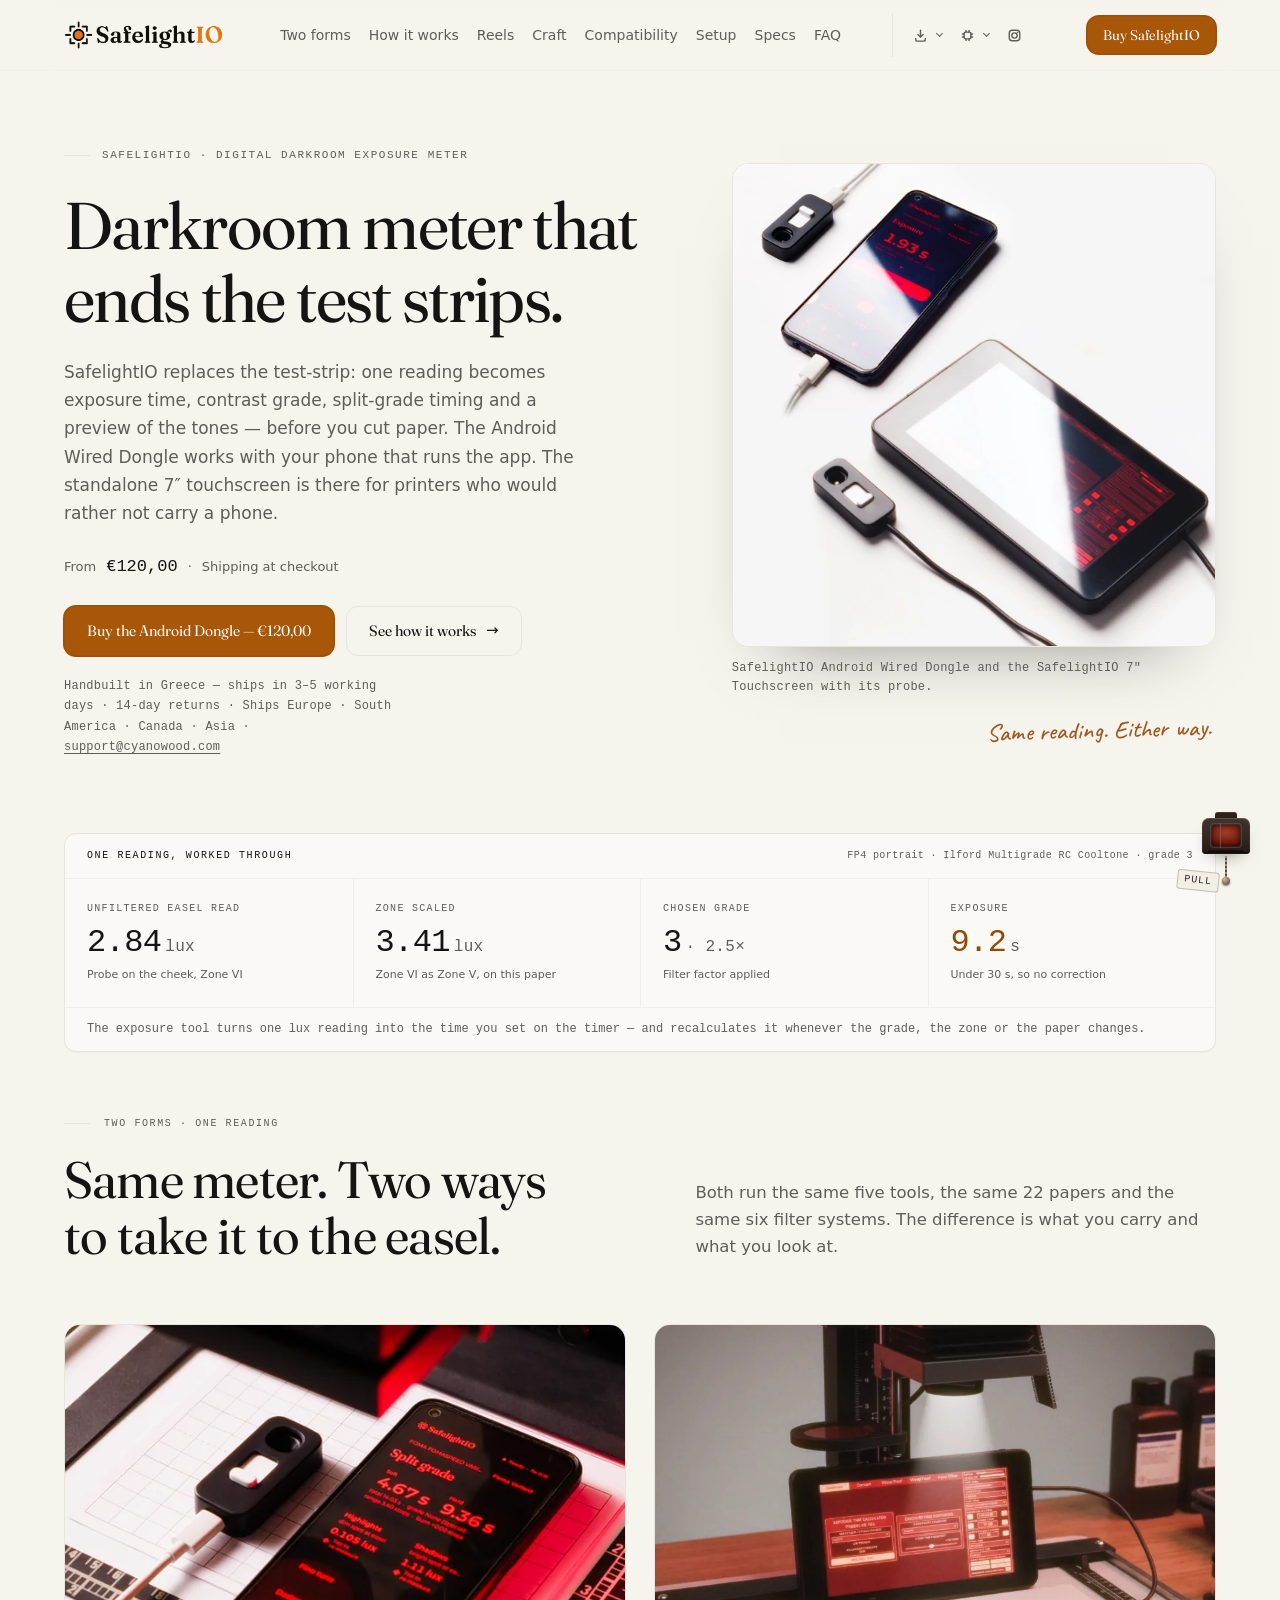
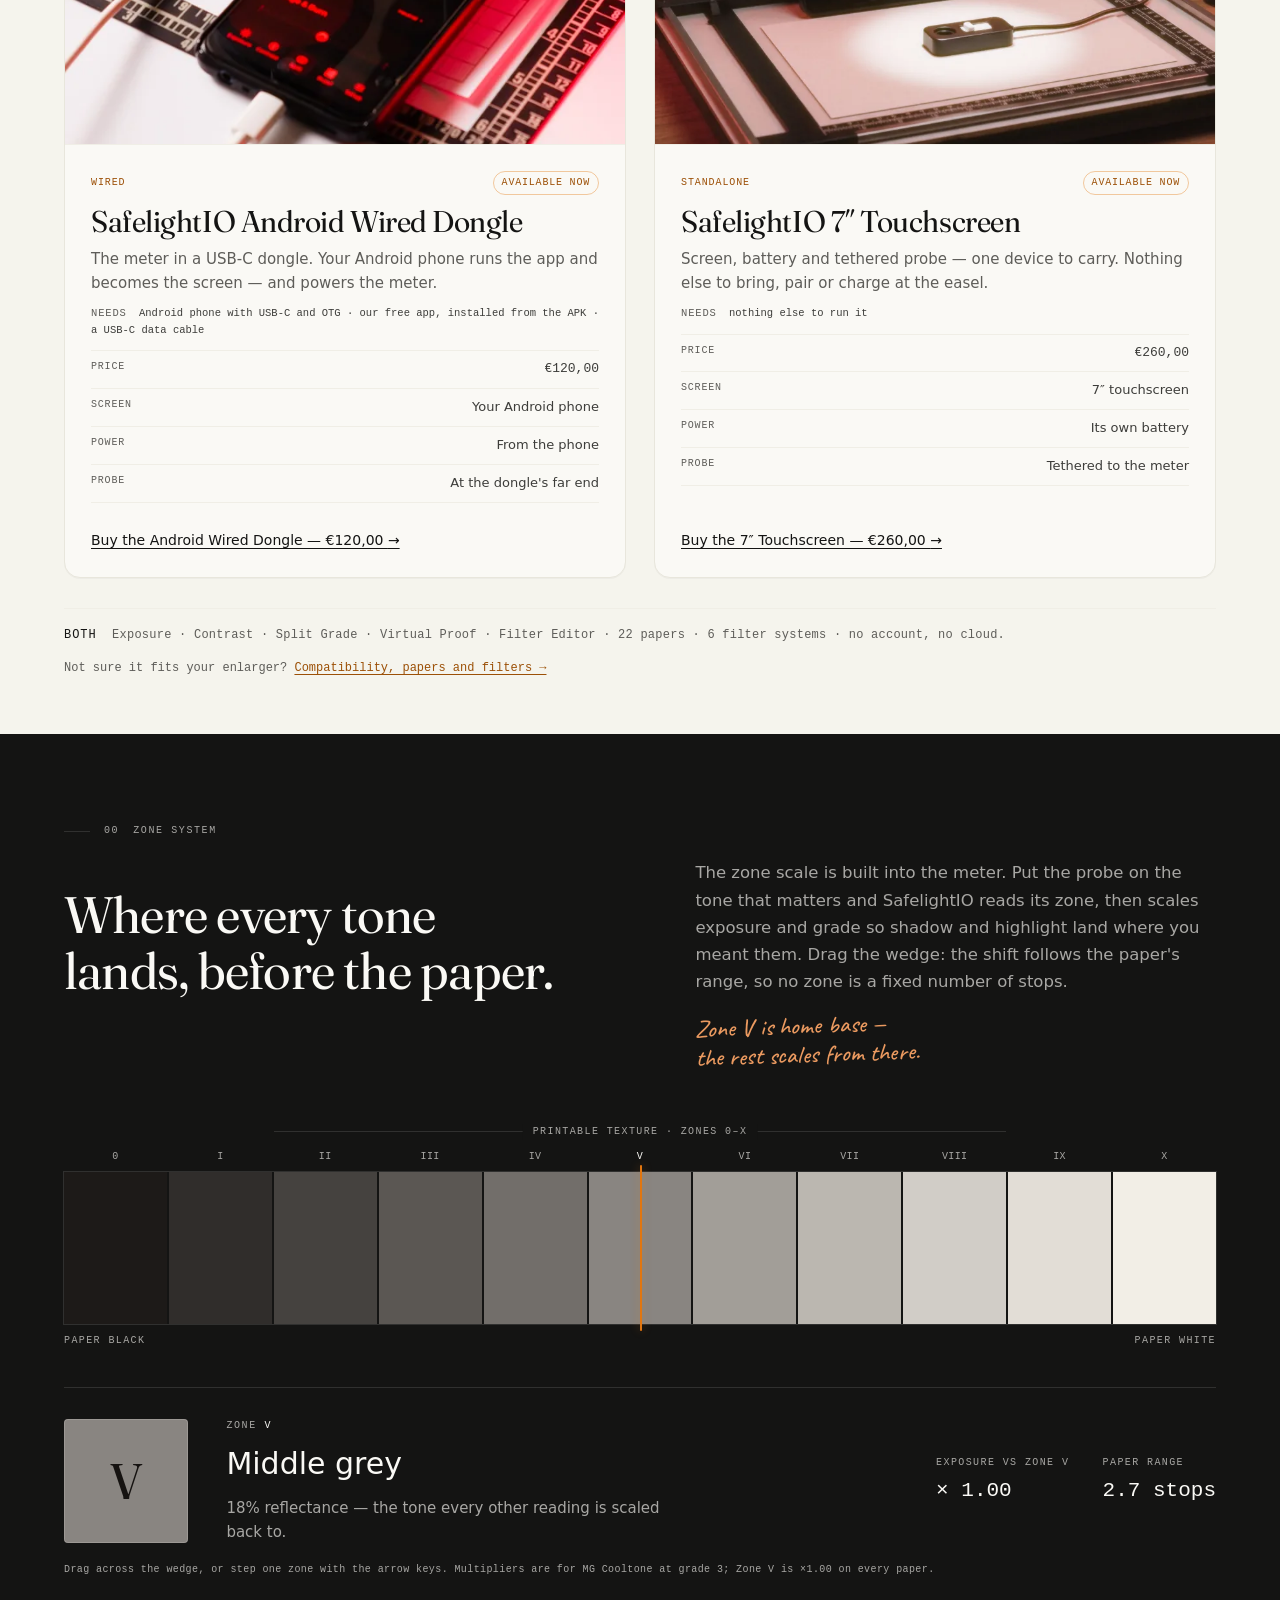
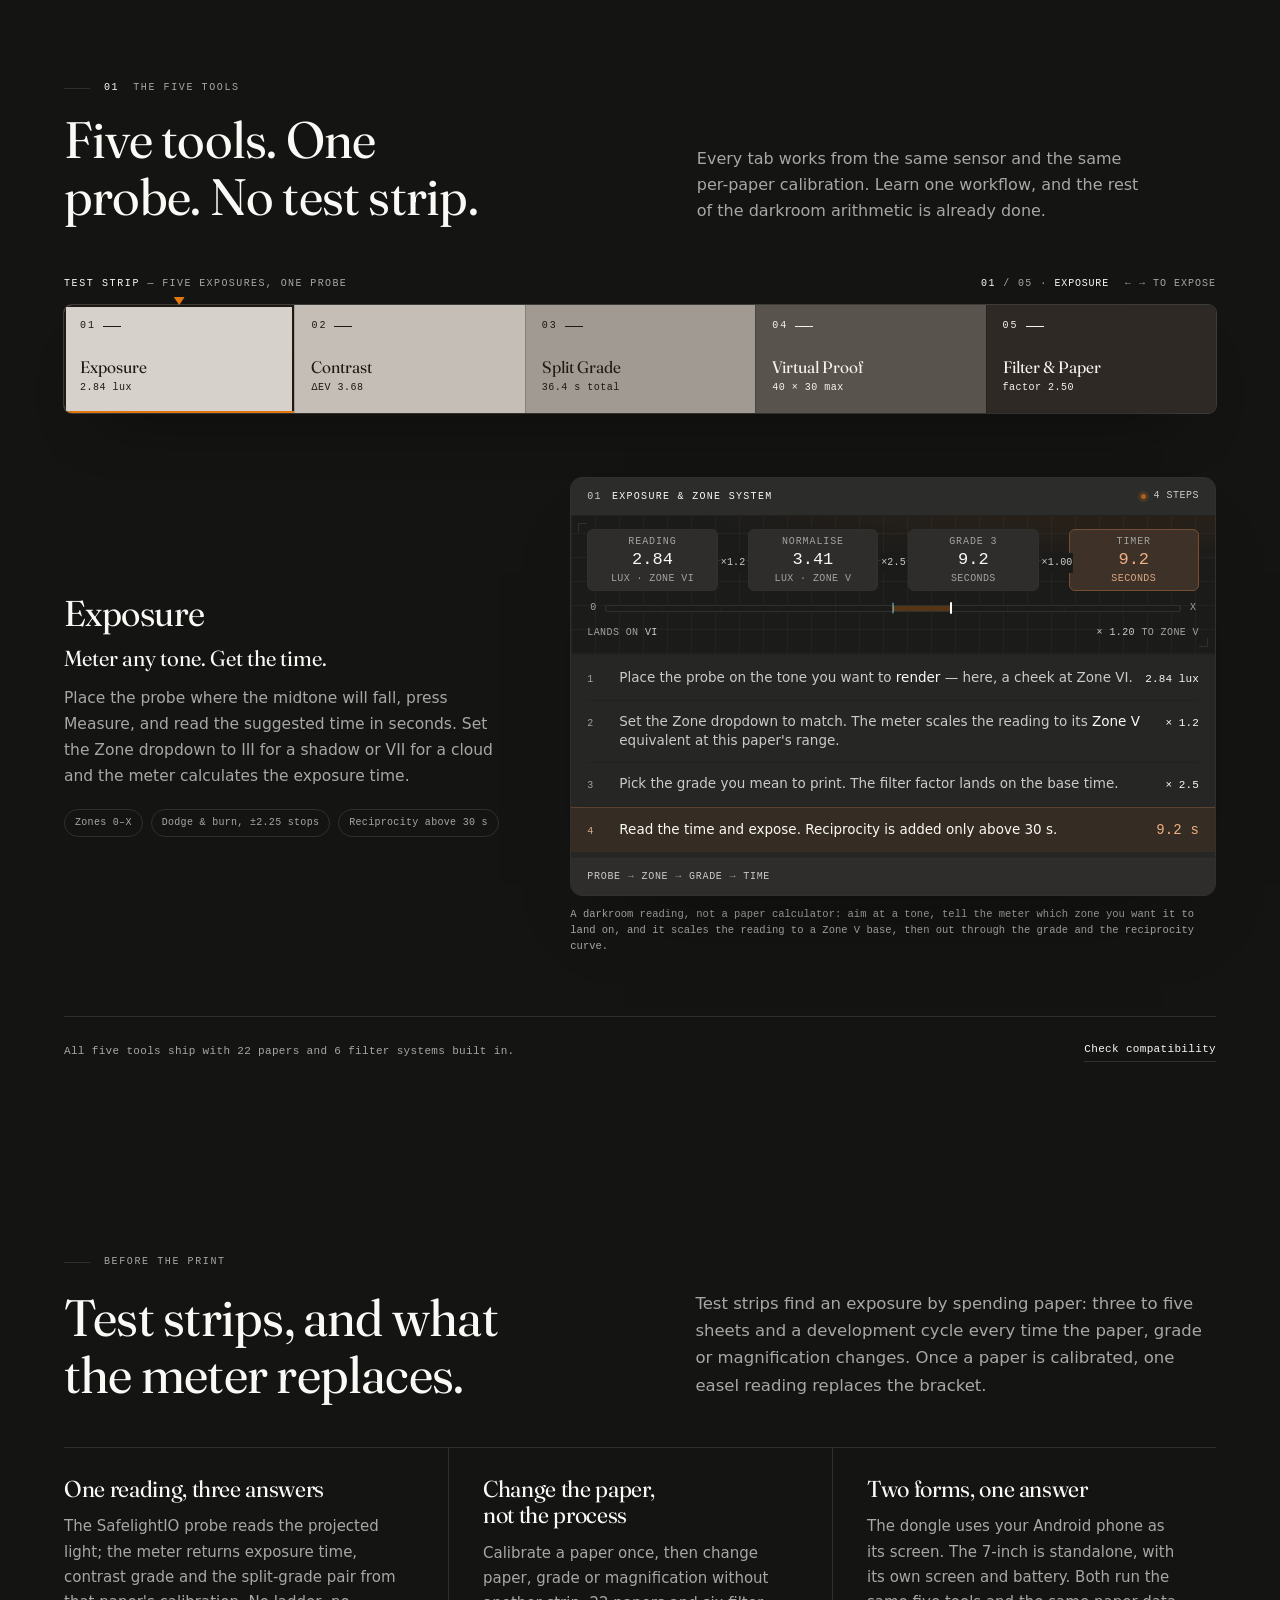
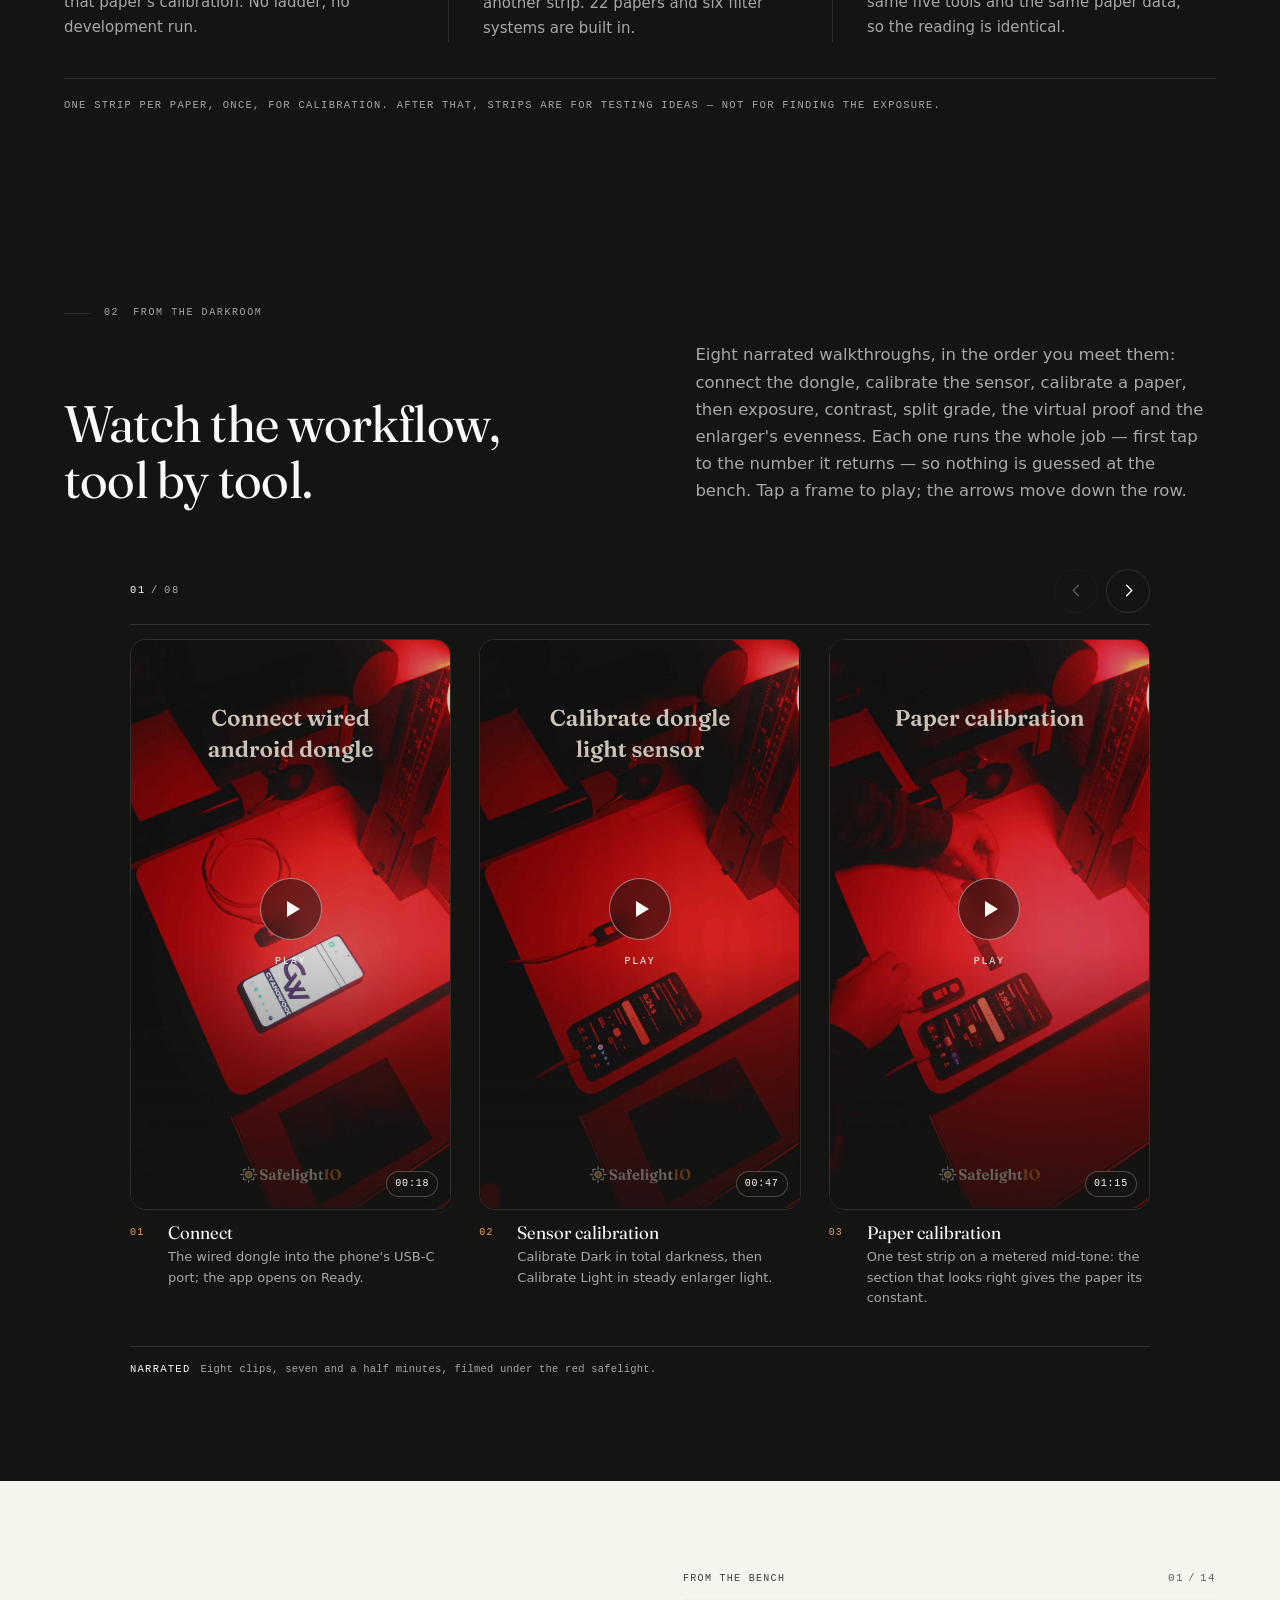
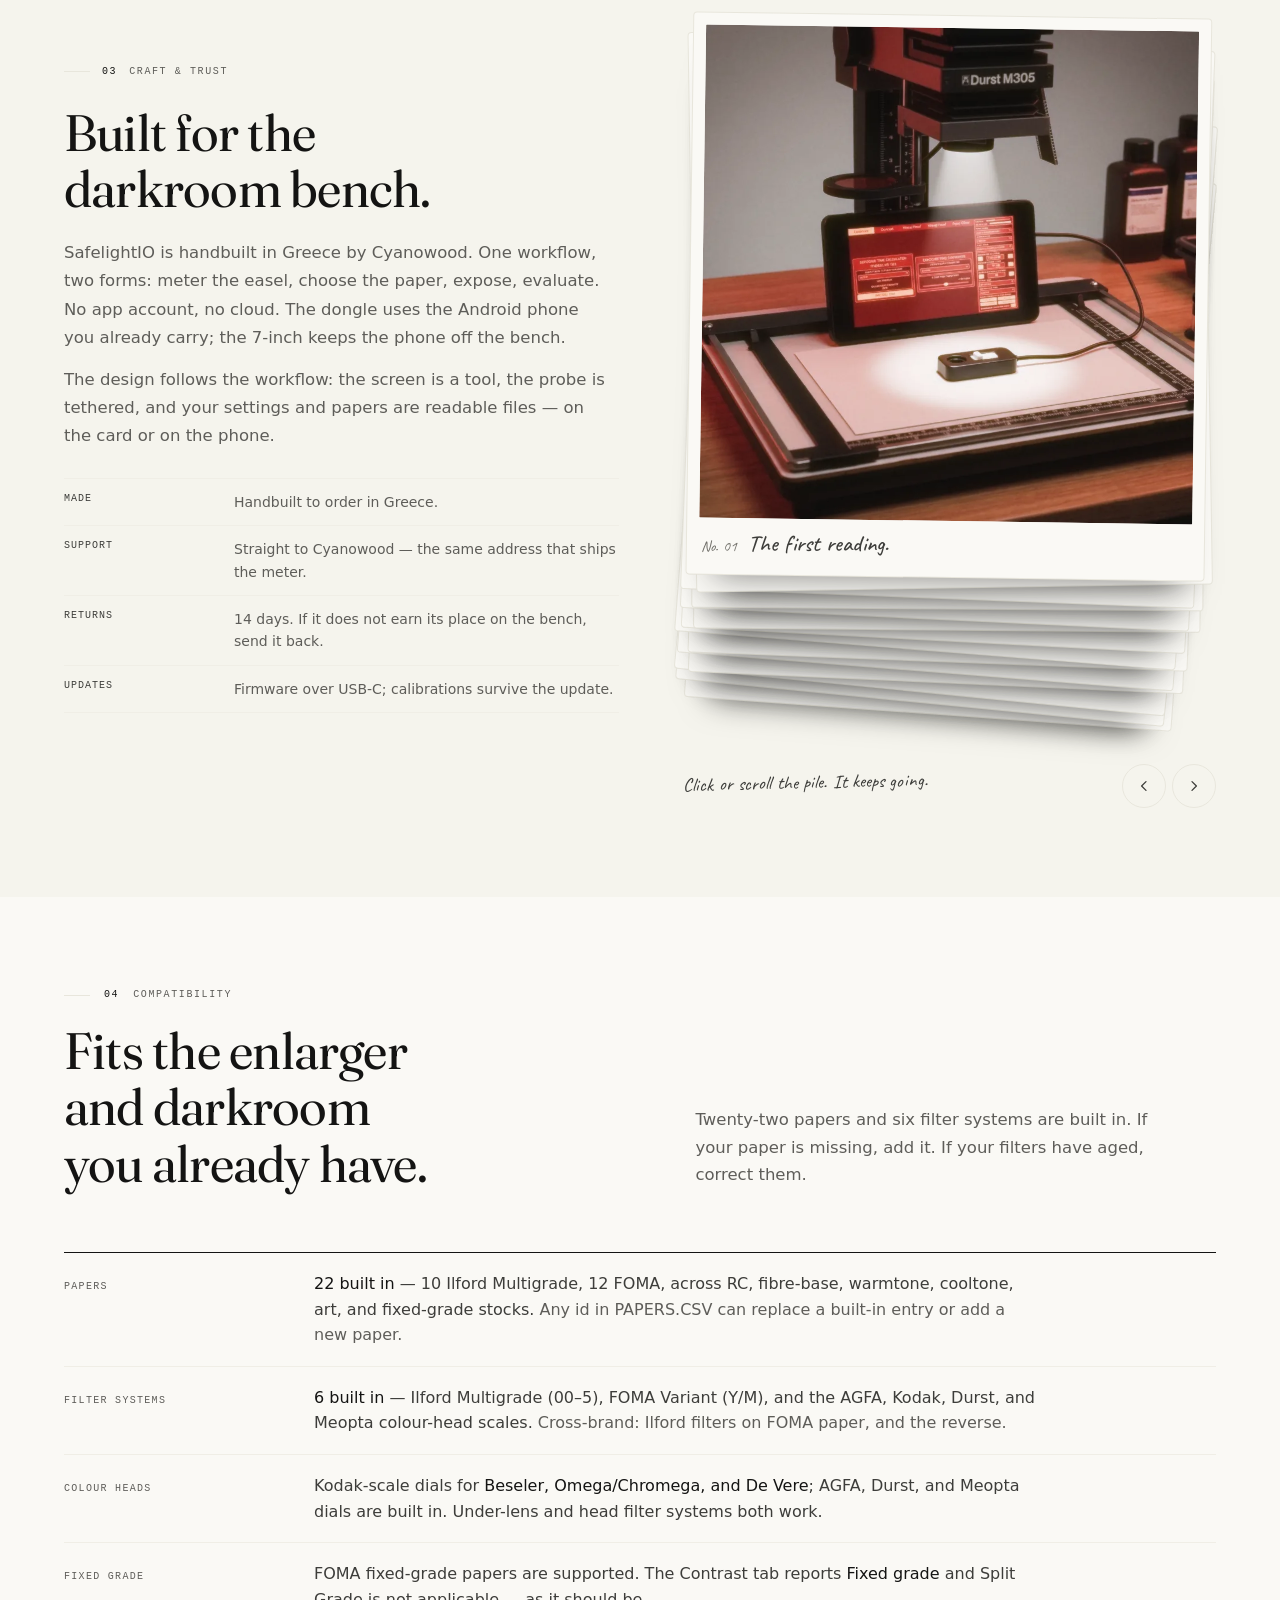
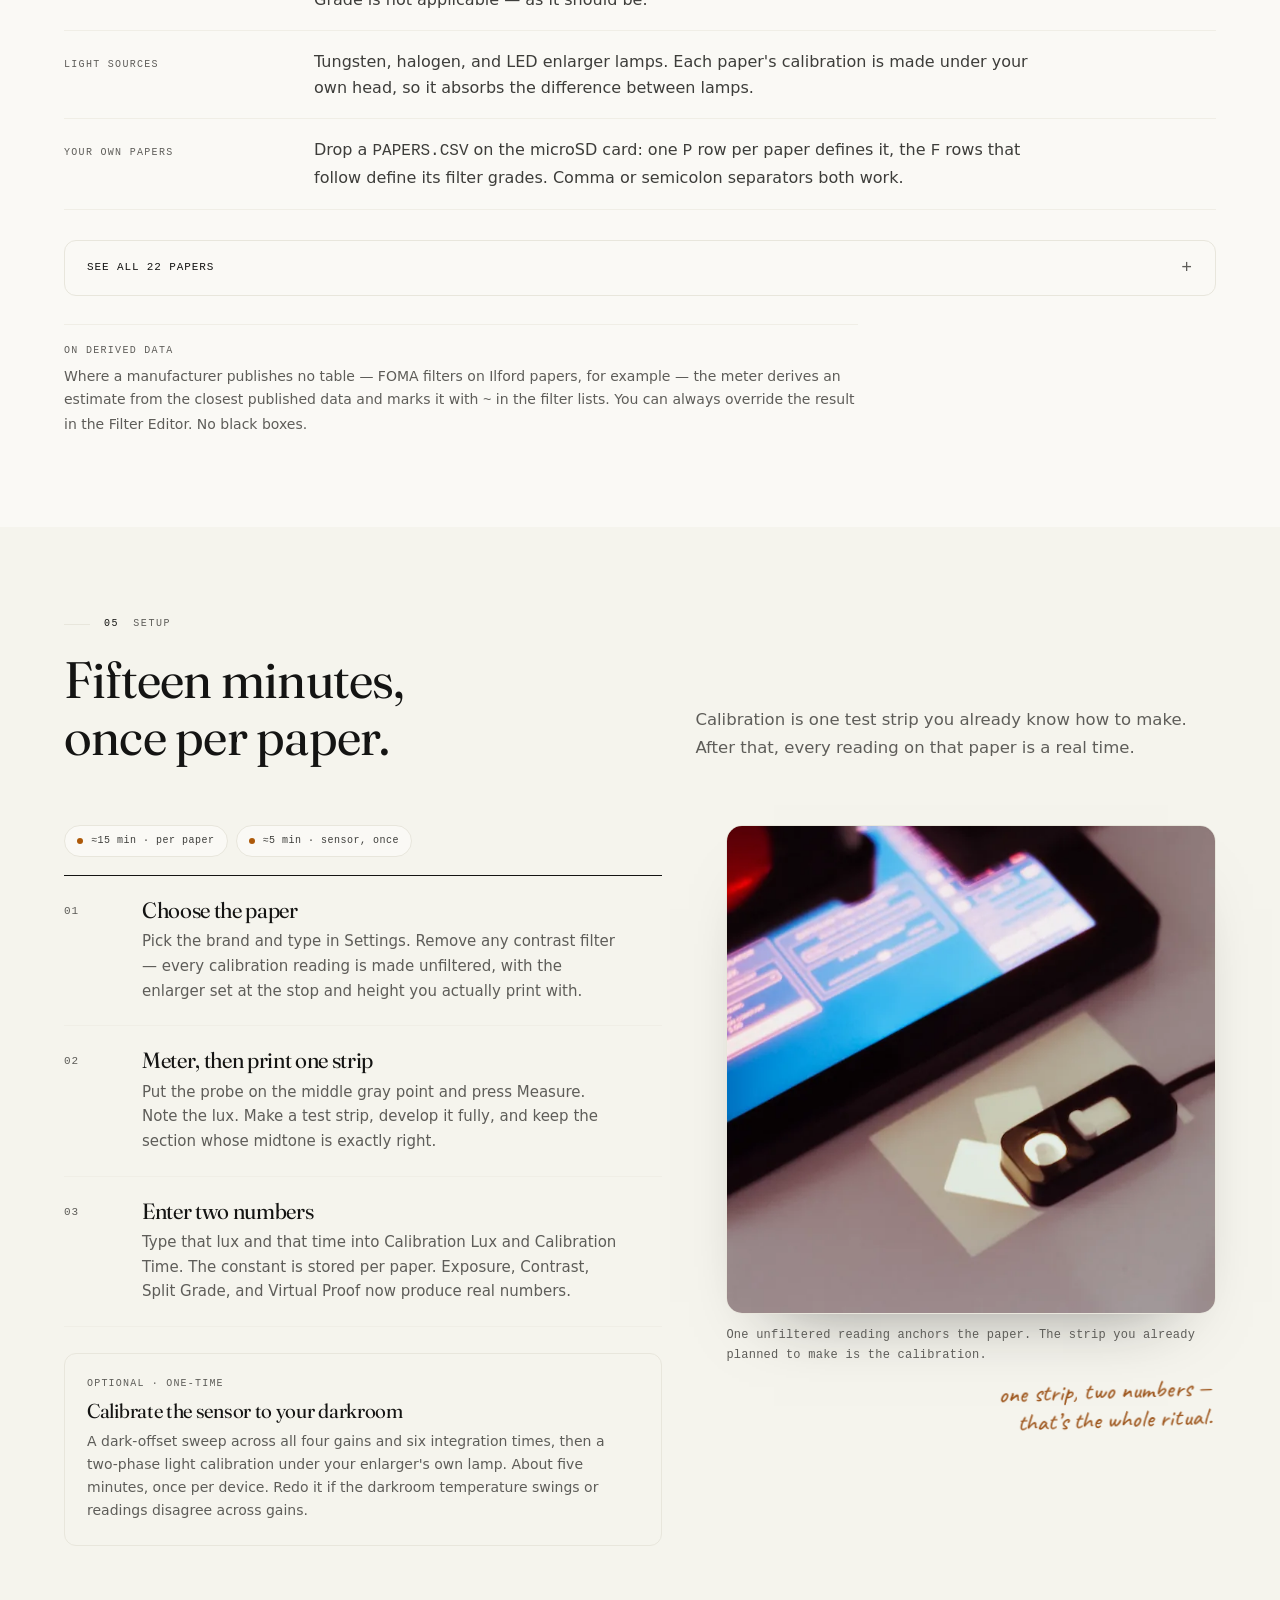
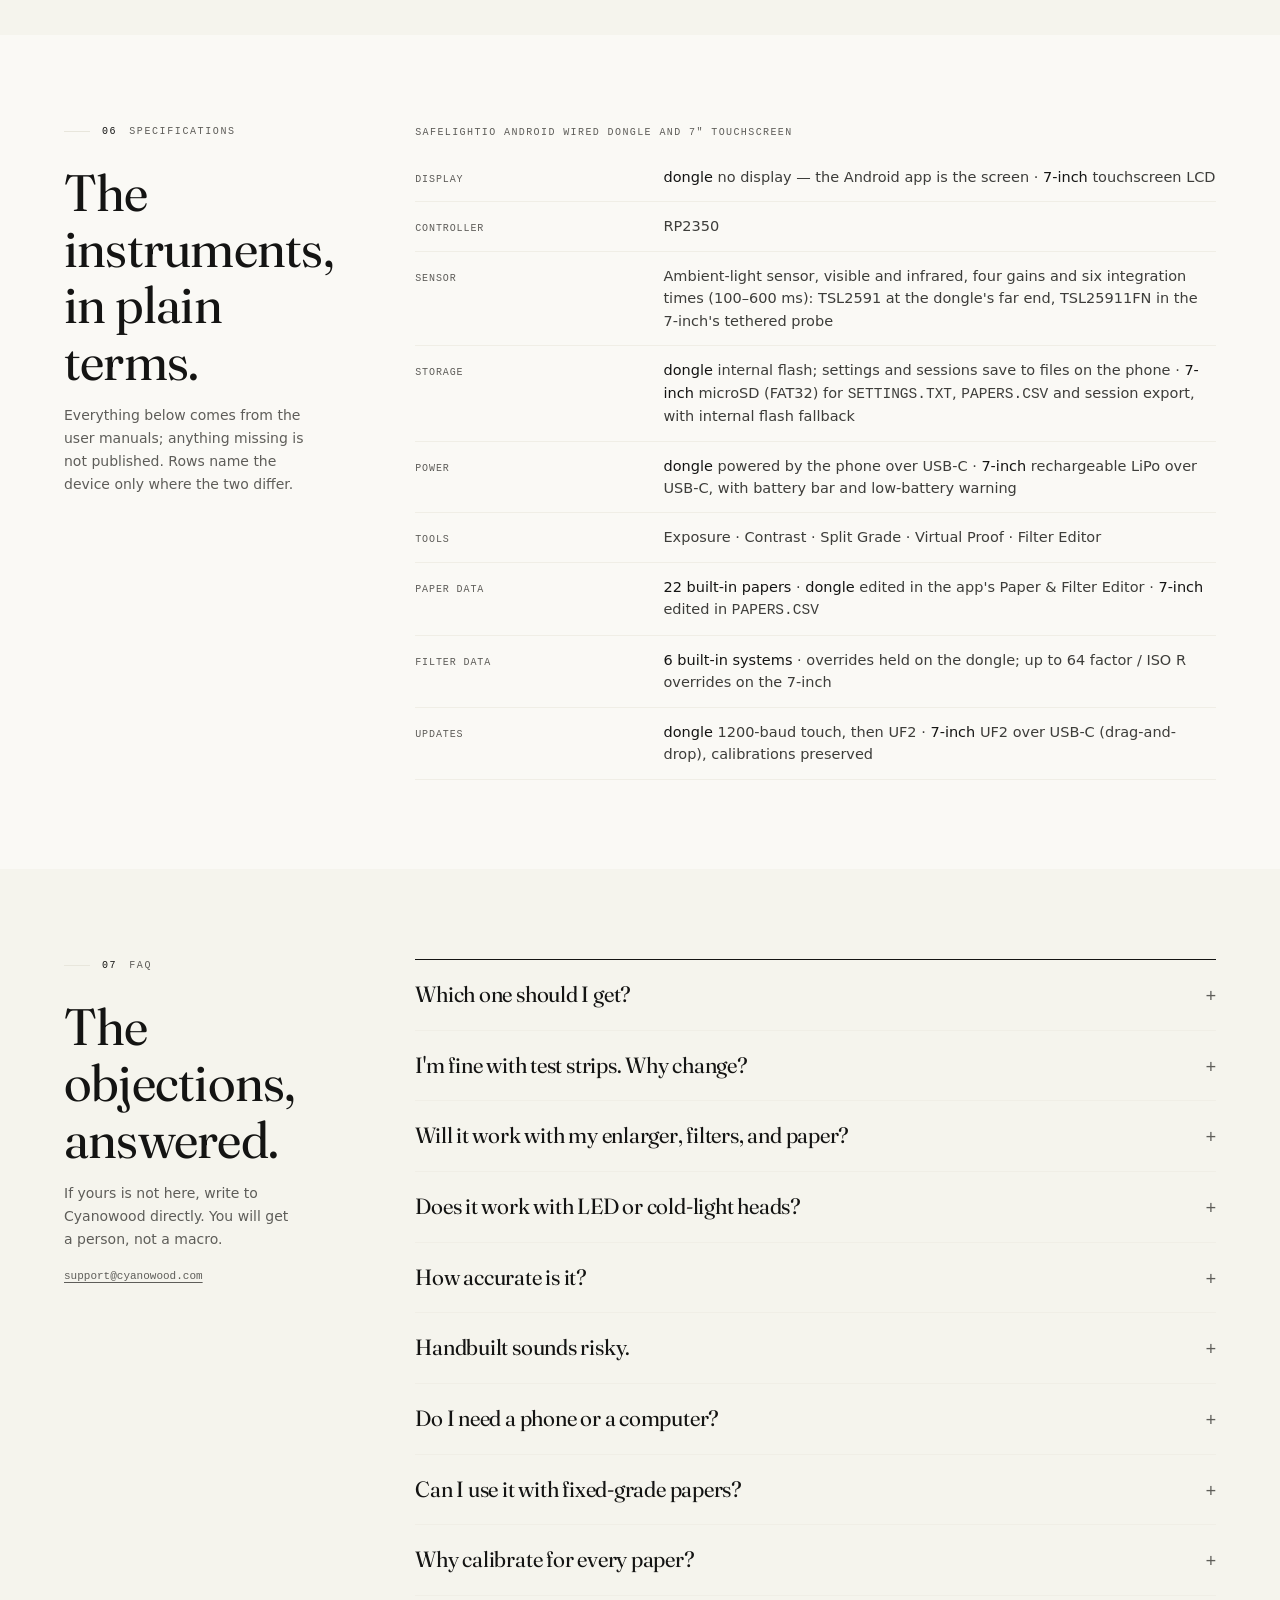
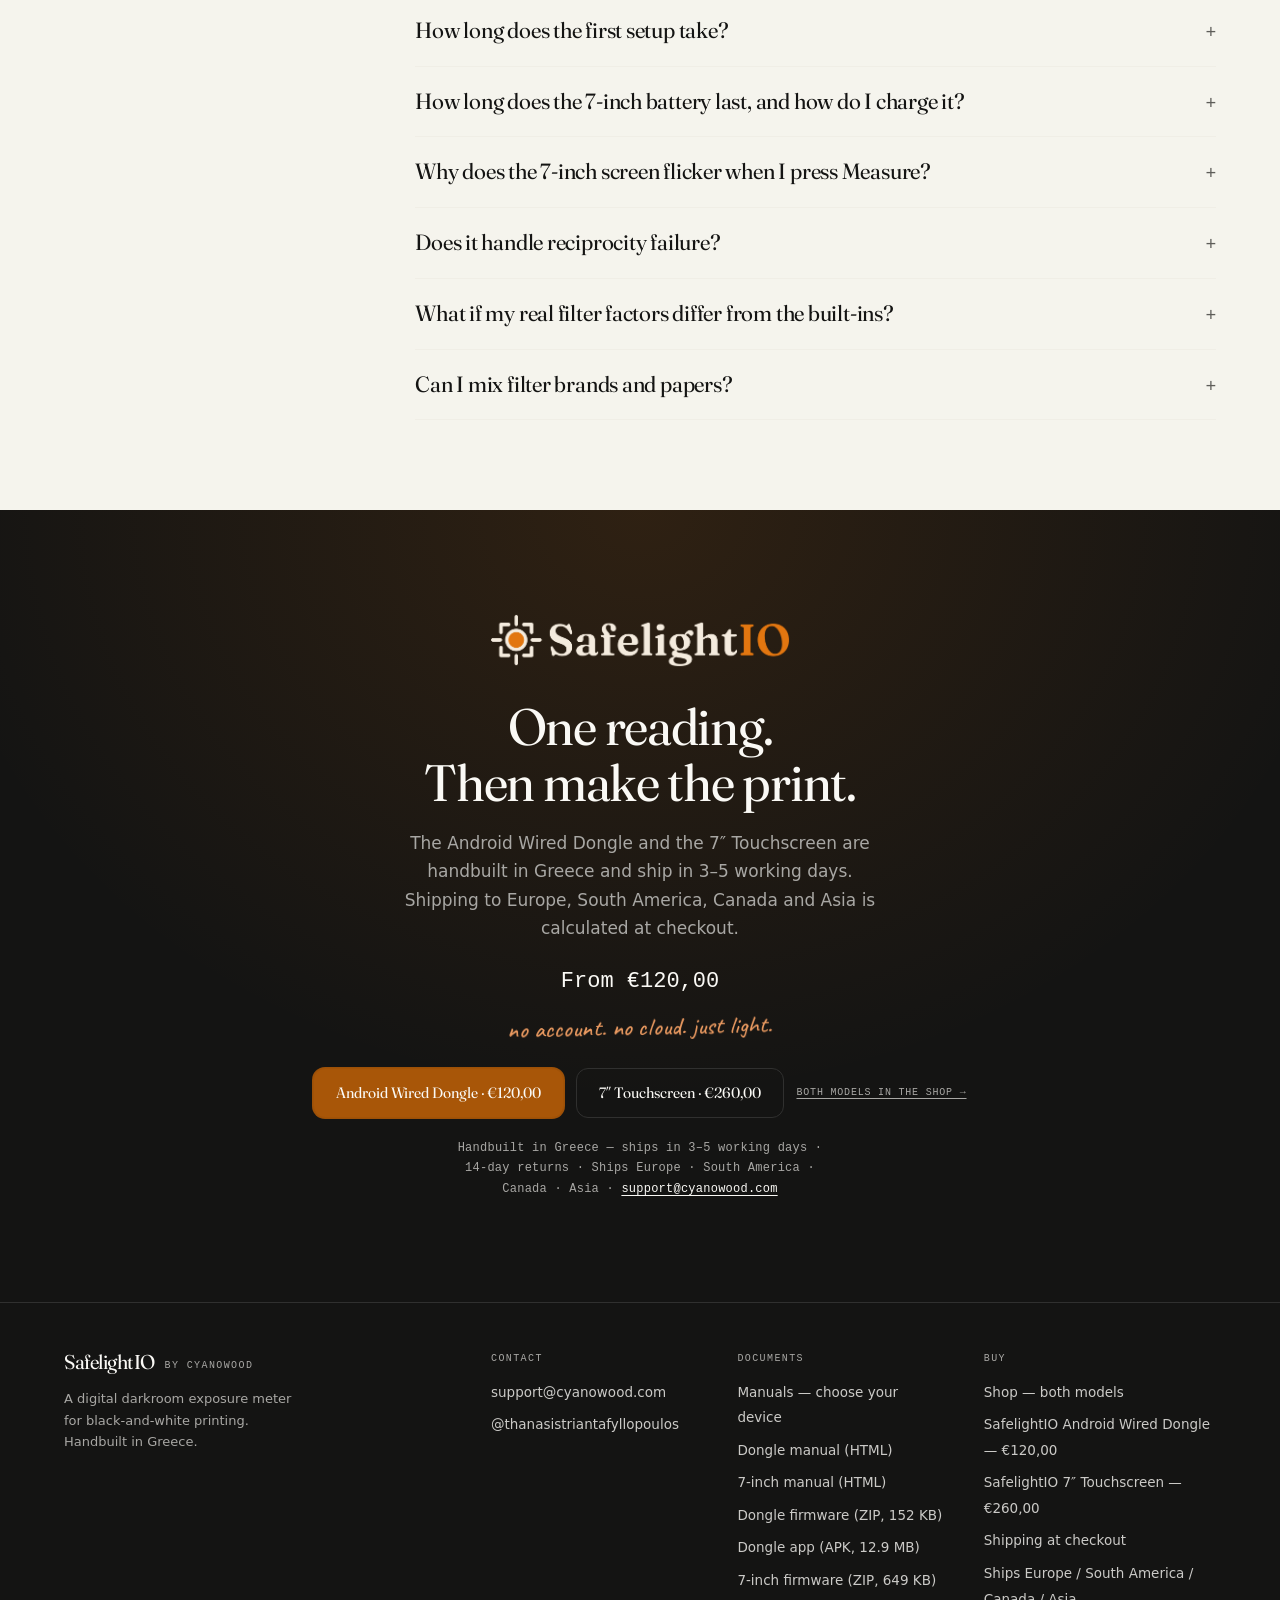
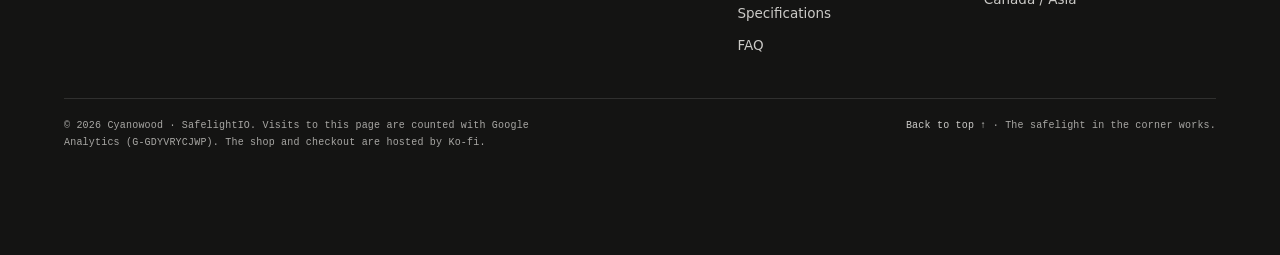
==== index.html @ 6c3f4ac0 "Correct the worked example's paper name and provenance "Example from the manual · FP4 portrait, Ilfo" ====
<!doctype html>
<html lang="en">
<head>
<meta charset="utf-8" />
<meta name="viewport" content="width=device-width, initial-scale=1" />
<!-- SEO: the page is canonical on GitHub Pages until it moves to its own server.
     When it moves, change the four absolute URLs below (canonical, og:url,
     og:image, twitter:image) and sitemap.xml together — they must agree. -->
<title>SafelightIO — darkroom exposure meter for the enlarger</title>
<meta name="description" content="Darkroom exposure meter: one easel reading gives exposure, grade and split-grade timing before you cut paper. A USB-C dongle, or a 7″ standalone." />
<meta name="color-scheme" content="light" />
<meta name="theme-color" content="#f5f4ed" />
<meta name="robots" content="index, follow, max-image-preview:large" />
<link rel="canonical" href="https://atriantas.github.io/SafelightIO/" />
<link rel="icon" href="assets/favicon.png" sizes="48x48" type="image/png" />
<link rel="apple-touch-icon" href="assets/apple-touch-icon.png" />
<link rel="preload" as="image" href="assets/Hero.webp" type="image/webp" fetchpriority="high" />
<meta property="og:type" content="website" />
<meta property="og:site_name" content="Cyanowood" />
<meta property="og:title" content="SafelightIO — darkroom exposure meter for the enlarger" />
<meta property="og:description" content="Darkroom exposure meter: one easel reading gives exposure, grade and split-grade timing before you cut paper. A USB-C dongle, or a 7″ standalone." />
<meta property="og:url" content="https://atriantas.github.io/SafelightIO/" />
<meta property="og:image" content="https://atriantas.github.io/SafelightIO/assets/og-safelightio.jpg" />
<meta property="og:image:type" content="image/jpeg" />
<meta property="og:image:width" content="1200" />
<meta property="og:image:height" content="630" />
<meta property="og:image:alt" content="SafelightIO, a darkroom exposure meter on the easel of an enlarger, beside the line: measure the print before you make it." />
<meta name="twitter:card" content="summary_large_image" />
<meta name="twitter:title" content="SafelightIO — darkroom exposure meter for the enlarger" />
<meta name="twitter:description" content="An Android wired dongle for darkroom printing, or a standalone 7″ meter. One easel reading gives exposure, grade and split-grade timing." />
<meta name="twitter:image" content="https://atriantas.github.io/SafelightIO/assets/og-safelightio.jpg" />
<!-- Google tag (gtag.js) -->
<script async src="https://www.googletagmanager.com/gtag/js?id=G-GDYVRYCJWP"></script>
<script>
  window.dataLayer = window.dataLayer || [];
  function gtag(){dataLayer.push(arguments);}
  gtag('js', new Date());

  gtag('config', 'G-GDYVRYCJWP');
</script>
<script>
document.documentElement.classList.add('js');
try {
  if (localStorage.getItem('safelightio:room') === 'on') {
    document.documentElement.classList.add('safelight');
    var themeMeta = document.querySelector('meta[name="theme-color"]');
    if (themeMeta) themeMeta.setAttribute('content', '#220d07');
  }
} catch (e) {}
</script>
<style>
/* Typefaces are embedded so they resolve when the page is opened straight
   from disk — browsers refuse local font fetches over file://, which is why
   a linked file can silently fall back to Georgia. */
@font-face {
  font-family: "Fraunces";
  src: url("[data-uri]") format("truetype");
  font-weight: 300 600;
  font-style: normal;
  font-display: swap;
}
@font-face {
  font-family: "Fraunces";
  src: url("[data-uri]") format("truetype");
  font-weight: 300 600;
  font-style: italic;
  font-display: swap;
}
@font-face {
  font-family: "Caveat";
  src: url("[data-uri]") format("woff2");
  font-weight: 400 700;
  font-style: normal;
  font-display: swap;
}

:root {
  /* ─── Surface (3 levels) ─────────────────────────────────────────
   * Parchment (bg) → Ivory (surface) → Warm Sand (surface-warm).
   * Never pure white as the page background: the warm cream is the brand. */
  --bg: #f5f4ed;
  --surface: #faf9f5;
  --surface-warm: #e8e6dc;   /* Warm Sand — button bg, prominent interactive surfaces */

  /* ─── Foreground ramp (4 levels) ────────────────────────────────
   * Every gray carries a yellow-brown undertone. No cool blue-grays. */
  --fg: #141413;             /* Near-black with a warm brown cast, never a neutral #000 */
  --fg-2: #3d3d3a;           /* Dark Warm — dark text links, emphasized secondary text */
  --muted: #5e5d59;          /* Olive Gray — secondary body text */
  --meta: #6f6e68;           /* Stone Gray — tertiary text, footnotes, metadata.
                              * Darkened from #87867f so 9.5–10px labels clear AA
                              * (4.85 on --surface, 4.64 on --bg). */

  /* ─── Border (2 levels) ──────────────────────────────────────────
   * Cream-tinted borders — the gentlest possible containment. */
  --border: #f0eee6;         /* Border Cream — standard light-theme border */
  --border-soft: #e8e6dc;    /* Border Warm — section dividers, emphasized containment */

  /* ─── Accent ──────────────────────────────────────────────────────
   * Terracotta Brand — the only chromatic element on most screens.
   * Used for primary CTA buttons and highest-signal brand moments only. */
  --accent: #E2760F;
  --accent-on: #faf9f5;      /* Ivory — fg when terracotta is the bg */
  --accent-text: #9c5007;    /* Terracotta as TYPE. The fill colour above is
                              * 2.92:1 at label sizes; this one is 5.36 on
                              * --surface and 4.52 on --surface-warm. */
  /* No status palette: this page has no forms, no async states and no
   * errors to report. Anything added later has to be derived per theme
   * and checked against the surface it lands on. */

  /* ─── Typography ──────────────────────────────────────────────────
   * Only two families ship inside this file: Fraunces (2 faces) for
   * headlines and Caveat for the darkroom notes. Body copy and every
   * numeral therefore use the host system's own sans and mono — naming
   * a face that is not embedded only produces a silent Arial fallback. */
  --font-display: "Fraunces", Georgia, "Times New Roman", serif;
  --font-body: ui-sans-serif, system-ui, -apple-system, "Segoe UI", Roboto, "Helvetica Neue", Arial, sans-serif;
  --font-mono: ui-monospace, "SF Mono", SFMono-Regular, Menlo, Consolas, "Liberation Mono", monospace;
  --font-hand: "Caveat", "Bradley Hand", "Segoe Print", cursive;

  /* Type scale — DESIGN.md §3 Typography Rules.
   * 64px hero → 52px section → 36px sub → 32px card → 25px small */
  --text-xs: 10px;           /* Overline — uppercase labels at smallest scale */
  --text-micro: 10px;        /* Floor for diagram labels and fine print. Nothing
                              * on the page is set below this. */
  --text-sm: 14px;           /* Caption — metadata, descriptions */
  --text-base: 16px;         /* Body Standard */
  --text-lg: 20px;           /* Body Large — intro paragraphs */
  --text-xl: 25px;           /* Sub-heading Small */
  --text-2xl: 32px;          /* Sub-heading — card titles, feature names */
  --text-3xl: 52px;          /* Section Heading */
  --text-4xl: 64px;          /* Display / Hero — maximum impact, book-title presence */

  --leading-body: 1.6;       /* Relaxed — closer to a book than a dashboard */
  --leading-tight: 1.1;      /* Tight headings — serif letterforms breathe naturally */
  --tracking-display: 0em;   /* Serif faces carry authority; no compression needed */

  /* ─── Spacing ─────────────────────────────────────────────────────
   * 8px base unit per DESIGN.md §5. Card internal padding ~24–32px. */
  --space-1: 4px;
  --space-2: 8px;
  --space-3: 12px;
  --space-4: 16px;
  --space-5: 20px;
  --space-6: 24px;
  --space-8: 32px;
  --space-12: 48px;

  --section-y-desktop: 96px; /* Editorial pacing — generous like a magazine spread */
  --section-y-tablet: 64px;
  --section-y-phone: 48px;

  /* ─── Radius ──────────────────────────────────────────────────────
   * Comfortably rounded (8px) for standard, generously rounded (12px)
   * for primary, very rounded (16px) for featured containers. No sharp
   * corners: the softness is part of the identity. */
  --radius-sm: 8px;          /* Comfortably rounded — standard buttons, cards */
  --radius-md: 12px;         /* Generously rounded — primary buttons, inputs, nav */
  --radius-lg: 16px;         /* Very rounded — featured containers, video players */
  --radius-pill: 9999px;     /* Chip-like elements (use sparingly) */

  /* ─── Motion ──────────────────────────────────────────────────────
   * Short, purposeful transitions. The editorial warmth doesn't need
   * animation energy — interactions should feel calm. */
  --motion-fast: 150ms;
  --motion-base: 200ms;
  --ease-standard: cubic-bezier(0.2, 0, 0, 1);

  /* ─── Layout ──────────────────────────────────────────────────────
   * 1200px container, editorial layout. Hero is centered, feature
   * sections use 2–3 column card grids. */
  --container-max: 1200px;
  --container-gutter-desktop: 24px;
  --container-gutter-tablet: 16px;
  --container-gutter-phone: 12px;
}

*, *::before, *::after { box-sizing: border-box; }
html { -webkit-text-size-adjust: 100%; scroll-behavior: smooth; }
body {
  margin: 0;
  background: var(--bg);
  color: var(--fg);
  font-family: var(--font-body);
  font-size: var(--text-base);
  line-height: var(--leading-body);
  -webkit-font-smoothing: antialiased;
  text-rendering: optimizeLegibility;
}
img { display: block; max-width: 100%; transition: filter 320ms var(--ease-standard); }
a { color: inherit; text-decoration: none; }
button { font: inherit; cursor: pointer; }
h1, h2, h3, h4 {
  margin: 0;
  font-family: var(--font-display);
  font-weight: 500;
  font-optical-sizing: auto;
  line-height: var(--leading-tight);
  letter-spacing: -0.015em;
  text-wrap: balance;
}
p { margin: 0; text-wrap: pretty; }
ul { margin: 0; padding: 0; }
figure { margin: 0; }
::selection { background: color-mix(in oklab, var(--accent) 32%, transparent); }

:focus-visible {
  outline: 2px solid var(--fg);
  outline-offset: 3px;
  border-radius: 2px;
}
#content:focus { outline: none; }
.section-dark :focus-visible { outline-color: var(--surface); }

.container {
  width: 100%;
  max-width: var(--container-max);
  margin-inline: auto;
  padding-inline: var(--container-gutter-desktop);
}

.skip {
  position: fixed;
  left: 16px;
  top: -100px;
  z-index: 100;
  padding: 12px 18px;
  background: var(--fg);
  color: var(--surface);
  border-radius: var(--radius-sm);
  font-size: 14px;
  transition: top var(--motion-fast) var(--ease-standard);
}
.skip:focus { top: 16px; }

/* ── nav ─────────────────────────────────────────────────────────── */
.topnav {
  position: sticky;
  top: 0;
  z-index: 50;
  background: color-mix(in oklab, var(--bg) 30%, transparent);
  backdrop-filter: blur(24px) saturate(1.2);
  -webkit-backdrop-filter: blur(24px) saturate(1.2);
  border-bottom: 1px solid color-mix(in oklab, var(--border) 62%, transparent);
  transition: box-shadow var(--motion-base) var(--ease-standard), border-color var(--motion-base) var(--ease-standard), background var(--motion-base) var(--ease-standard);
}
.topnav.is-stuck {
  border-bottom-color: color-mix(in oklab, var(--border-soft) 74%, transparent);
  box-shadow: 0 10px 30px color-mix(in oklab, var(--fg) 9%, transparent);
}
html.nav-over-dark .topnav {
  background: color-mix(in oklab, var(--fg) 30%, transparent);
  border-bottom-color: color-mix(in oklab, var(--surface) 16%, transparent);
}
html.nav-over-dark .topnav.is-stuck {
  box-shadow: 0 10px 30px color-mix(in oklab, black 34%, transparent);
}
html.nav-over-dark .brand-logo-day { display: none; }
html.nav-over-dark .brand-logo-room { display: block; }
html.nav-over-dark .nav-links a { color: color-mix(in oklab, var(--surface) 76%, transparent); }
html.nav-over-dark .nav-links a:hover { color: var(--surface); }
html.nav-over-dark .nav-utils { border-left-color: color-mix(in oklab, var(--surface) 18%, transparent); }
html.nav-over-dark .nav-util { color: color-mix(in oklab, var(--surface) 76%, transparent); }
html.nav-over-dark .nav-util:hover {
  color: var(--surface);
  background: color-mix(in oklab, var(--surface) 12%, transparent);
}
html.nav-over-dark .nav-util:active { background: color-mix(in oklab, var(--surface) 18%, transparent); }
html.nav-over-dark .menu-btn {
  color: var(--surface);
  border-color: color-mix(in oklab, var(--surface) 30%, transparent);
}
html.nav-over-dark .menu-btn:hover { border-color: var(--surface); }
.nav-inner {
  display: flex;
  align-items: center;
  justify-content: space-between;
  gap: 16px;
  min-height: 70px;
}
.brand {
  display: inline-flex;
  align-items: center;
  flex: 0 0 auto;
}
.brand-logo {
  width: auto;
  height: 30px;
  max-width: none;
}
.brand-logo-room { display: none; }
html.safelight .brand-logo-day { display: none; }
html.safelight .brand-logo-room { display: block; }
.nav-utils {
  display: flex;
  align-items: center;
  flex: 0 0 auto;
  gap: 2px;
  margin-left: -6px;
  padding-left: 12px;
  border-left: 1px solid var(--border-soft);
}
.nav-util {
  display: inline-flex;
  align-items: center;
  gap: 7px;
  white-space: nowrap;
  min-height: 44px;
  padding: 0 7px;
  border-radius: var(--radius-sm);
  color: var(--muted);
  font-family: var(--font-mono);
  font-size: var(--text-micro);
  letter-spacing: 0.1em;
  text-transform: uppercase;
  transition: color var(--motion-fast) var(--ease-standard), background var(--motion-fast) var(--ease-standard);
}
.nav-util svg { width: 15px; height: 15px; flex: 0 0 auto; }
.nav-util:hover {
  color: var(--fg);
  background: color-mix(in oklab, var(--fg) 5%, transparent);
}
.nav-util:active { background: color-mix(in oklab, var(--fg) 9%, transparent); }

/* Manuals — one entry point, two device editions */
.nav-manual { position: relative; }
.nav-manual > summary {
  list-style: none;
  cursor: pointer;
  user-select: none;
}
.nav-manual > summary::-webkit-details-marker { display: none; }
.nav-manual > summary::marker { content: ""; }
.nav-manual > summary::after {
  content: "";
  width: 5px;
  height: 5px;
  margin-left: 2px;
  border-right: 1.5px solid currentColor;
  border-bottom: 1.5px solid currentColor;
  transform: translateY(-2px) rotate(45deg);
  transition: transform var(--motion-fast) var(--ease-standard);
}
.nav-manual[open] > summary {
  color: var(--fg);
  background: color-mix(in oklab, var(--fg) 5%, transparent);
}
.nav-manual[open] > summary::after { transform: translateY(1px) rotate(225deg); }
html.nav-over-dark .nav-manual[open] > summary {
  color: var(--surface);
  background: color-mix(in oklab, var(--surface) 12%, transparent);
}
.manual-menu {
  position: absolute;
  top: calc(100% + 10px);
  right: 0;
  z-index: 60;
  width: 326px;
  padding: 9px;
  background: var(--surface);
  border: 1px solid var(--border-soft);
  border-radius: var(--radius-md);
  box-shadow: 0 20px 48px color-mix(in oklab, var(--fg) 16%, transparent);
}
.manual-menu-title {
  margin: 5px 9px 7px;
  font-family: var(--font-mono);
  font-size: var(--text-micro);
  letter-spacing: 0.12em;
  text-transform: uppercase;
  color: var(--meta);
}
.manual-link {
  display: grid;
  gap: 2px;
  padding: 10px 9px;
  border-radius: var(--radius-sm);
  color: var(--fg);
}
.manual-link + .manual-link { margin-top: 2px; }
.manual-link:hover { background: color-mix(in oklab, var(--fg) 5%, transparent); }
.manual-link .ml-name {
  font-size: 14px;
  line-height: 1.3;
  font-weight: 500;
}
.manual-link .ml-desc {
  font-size: 12.5px;
  line-height: 1.4;
  color: var(--muted);
}
.manual-link .ml-meta {
  margin-top: 3px;
  font-family: var(--font-mono);
  font-size: var(--text-micro);
  letter-spacing: 0.1em;
  text-transform: uppercase;
  color: var(--meta);
}
.manual-all {
  display: flex;
  align-items: center;
  justify-content: space-between;
  gap: 10px;
  margin-top: 7px;
  padding: 11px 9px 6px;
  border-top: 1px solid var(--border);
  font-family: var(--font-mono);
  font-size: var(--text-micro);
  letter-spacing: 0.1em;
  text-transform: uppercase;
  color: var(--accent-text);
}
.manual-all:hover { color: color-mix(in oklab, var(--accent-text), black 14%); }
.nav-links { display: flex; align-items: center; gap: 14px; flex: 0 0 auto; }
.nav-links a {
  padding-block: 11px;
  font-size: 14px;
  color: var(--muted);
  white-space: nowrap;
  transition: color var(--motion-fast) var(--ease-standard);
}
.nav-links a:hover { color: var(--fg); }
.menu-btn {
  display: none;
  align-items: center;
  justify-content: center;
  min-width: 72px;
  min-height: 44px;
  padding: 0 14px;
  background: transparent;
  color: var(--fg);
  border: 1px solid var(--border-soft);
  border-radius: var(--radius-sm);
  font-family: var(--font-mono);
  font-size: var(--text-micro);
  letter-spacing: 0.12em;
  text-transform: uppercase;
}
.menu-btn:hover { border-color: var(--muted); }
.mobile-nav { display: none; border-top: 1px solid var(--border); background: var(--bg); }
.mobile-nav ul { list-style: none; padding: 4px 0 20px; }
.mobile-nav li a {
  display: flex;
  justify-content: space-between;
  align-items: center;
  padding: 15px 0;
  border-bottom: 1px solid var(--border);
  font-size: 17px;
}
.mobile-nav li a span { font-family: var(--font-mono); font-size: var(--text-micro); color: var(--muted); }
.mobile-nav .m-cta {
  display: flex;
  justify-content: center;
  margin-top: 18px;
  border: 0;
  font-size: 15px;
}
.mobile-nav {
  max-height: calc(100dvh - 70px);
  overflow-y: auto;
  overscroll-behavior: contain;
}
.mobile-utils {
  display: grid;
  gap: 2px;
  margin-top: 10px;
  padding-top: 10px;
  border-top: 1px solid var(--border);
}
.mobile-util {
  display: flex;
  align-items: center;
  gap: 10px;
  min-height: 48px;
  padding: 0 2px;
  color: var(--muted);
  font-family: var(--font-mono);
  font-size: 11px;
  letter-spacing: 0.1em;
  text-transform: uppercase;
}
.mobile-util svg { width: 16px; height: 16px; flex: 0 0 auto; }
.mobile-util em {
  margin-left: auto;
  font-size: var(--text-micro);
  font-style: normal;
  letter-spacing: 0.03em;
  text-transform: none;
  color: var(--meta);
  overflow-wrap: anywhere;
}

/* ── type helpers ────────────────────────────────────────────────── */
.num { font-family: var(--font-mono); font-variant-numeric: tabular-nums; }
.eyebrow {
  display: flex;
  align-items: center;
  gap: 12px;
  margin-bottom: 26px;
  font-family: var(--font-mono);
  font-size: 11px;
  line-height: 1.4;
  letter-spacing: 0.14em;
  text-transform: uppercase;
  color: var(--muted);
}
.eyebrow::before {
  content: "";
  width: 26px;
  height: 1px;
  background: var(--border-soft);
  flex: none;
}
.eyebrow .n { color: var(--fg); }
.label.eyebrow { font-size: var(--text-micro); line-height: 1.4; letter-spacing: 0.16em; max-width: none; }
.lead {
  max-width: 58ch;
  color: var(--muted);
  font-size: 17px;
  line-height: 1.65;
}
.section-dark { --ink: var(--surface); --ink-muted: color-mix(in oklab, var(--surface) 68%, var(--fg)); --line: color-mix(in oklab, var(--surface) 15%, var(--fg)); }
.section { padding-block: clamp(var(--section-y-phone), 7vw, var(--section-y-desktop)); scroll-margin-top: 94px; }
.section-surface { background: var(--surface); }

.sec-head {
  display: grid;
  grid-template-columns: minmax(0, 1.05fr) minmax(0, 0.95fr);
  gap: 20px 56px;
  align-items: end;
  margin-bottom: clamp(36px, 5vw, 60px);
}
.sec-head .label {
  grid-column: 1 / -1;
  display: flex;
  align-items: center;
  gap: 14px;
  font-family: var(--font-mono);
  font-size: var(--text-micro);
  letter-spacing: 0.16em;
  text-transform: uppercase;
  color: var(--muted);
}
.sec-head .label .n { color: var(--fg); }
.sec-head .label::before,
.tools-head .label::before {
  content: "";
  width: 26px;
  height: 1px;
  background: var(--border-soft);
  flex: none;
}
.section-dark .sec-head .label::before { background: var(--line); }
.tools-head .label::before { background: var(--line); }
.sec-head h2 { font-size: clamp(32px, 4vw, 54px); max-width: 17ch; }
.sec-head .lead { font-size: 16.5px; padding-bottom: 4px; }
.section-dark .sec-head .label,
.section-dark .sec-head .label .n { color: var(--ink-muted); }
.section-dark .sec-head h2 { color: var(--ink); }
.section-dark .lead { color: var(--ink-muted); }

/* ── buttons ─────────────────────────────────────────────────────── */
.btn {
  display: inline-flex;
  align-items: center;
  justify-content: center;
  gap: 10px;
  min-height: 50px;
  padding: 0 22px;
  border: 1px solid transparent;
  border-radius: var(--radius-md);
  font-family: var(--font-display);
  font-size: 15px;
  font-weight: 500;
  line-height: 1;
  transition: background var(--motion-base) var(--ease-standard), border-color var(--motion-base) var(--ease-standard), color var(--motion-base) var(--ease-standard);
}
.btn-primary {
  background: color-mix(in oklab, var(--accent), black 20%);
  border-color: color-mix(in oklab, var(--accent), black 22%);
  color: var(--accent-on);
  box-shadow: 0 0 0 1px color-mix(in oklab, var(--accent), black 24%);
}
.btn-primary:hover {
  background: color-mix(in oklab, var(--accent), black 30%);
  border-color: color-mix(in oklab, var(--accent), black 32%);
}
.btn-primary:active { background: color-mix(in oklab, var(--accent), black 38%); }
.btn-secondary {
  background: transparent;
  color: var(--fg);
  border-color: var(--border-soft);
}
.btn-secondary:hover {
  background: color-mix(in oklab, var(--fg) 4%, transparent);
  border-color: var(--muted);
}
.section-dark .btn-secondary { color: var(--ink); border-color: var(--line); }
.section-dark .btn-secondary:hover { background: color-mix(in oklab, var(--surface) 7%, transparent); border-color: var(--ink-muted); }
.btn-arrow::after {
  content: "→";
  font-family: var(--font-body);
  transition: transform var(--motion-base) var(--ease-standard);
}
.btn-arrow:hover::after { transform: translateX(3px); }

/* ── hero ────────────────────────────────────────────────────────── */
.hero { padding-block: clamp(40px, 6vw, 84px) clamp(36px, 5vw, 64px); }
.hero-grid {
  display: grid;
  grid-template-columns: minmax(0, 1.11fr) minmax(0, 0.89fr);
  gap: clamp(36px, 5vw, 76px);
  align-items: center;
}
.hero h1 {
  font-size: clamp(42px, 5.3vw, 66px);
  line-height: var(--leading-tight);
  letter-spacing: -0.025em;
  max-width: none;
}
.hero .lead { margin-top: 24px; max-width: 48ch; }
.hero-price {
  display: flex;
  flex-wrap: wrap;
  align-items: baseline;
  gap: 6px 10px;
  margin-top: 26px;
  font-size: 13px;
  color: var(--muted);
}
.hero-price .amount {
  font-family: var(--font-mono);
  font-size: 17px;
  color: var(--fg);
  font-variant-numeric: tabular-nums;
}
.hero-cta { display: flex; flex-wrap: wrap; gap: 12px; margin-top: 26px; }
.trust {
  margin-top: 20px;
  max-width: 46ch;
  font-family: var(--font-mono);
  font-size: 12px;
  line-height: 1.7;
  letter-spacing: 0.02em;
  color: var(--muted);
}
.trust a { text-decoration: underline; text-underline-offset: 3px; text-decoration-thickness: 1px; }
.trust a:hover { color: var(--fg); }
.hero-media { min-width: 0; }
.frame {
  overflow: hidden;
  border: 1px solid var(--border-soft);
  border-radius: var(--radius-lg);
  background: var(--surface);
  box-shadow: 0 36px 70px -48px color-mix(in oklab, var(--fg) 55%, transparent);
}
.frame img { width: 100%; height: auto; }
.figcap {
  margin-top: 12px;
  font-family: var(--font-mono);
  font-size: 12px;
  line-height: 1.6;
  letter-spacing: 0.02em;
  color: var(--muted);
}

/* ── handwritten darkroom notes ──────────────────────────────────── */
.hand-note {
  font-family: var(--font-hand);
  font-weight: 500;
  font-size: clamp(22px, 1.9vw, 27px);
  line-height: 1.2;
  letter-spacing: 0.005em;
  color: color-mix(in oklab, var(--accent), var(--fg) 30%);
  transform: rotate(-1.8deg);
  transform-origin: left center;
  text-wrap: balance;
}
.section-dark .hand-note,
.tools .hand-note,
.buy .hand-note,
.footer .hand-note {
  color: color-mix(in oklab, var(--accent), var(--surface) 26%);
}
.hero-note {
  margin: 16px 4px 0 auto;
  max-width: 26ch;
  text-align: right;
  transform: rotate(-1.5deg);
  transform-origin: right center;
}

/* ── the two instruments ─────────────────────────────────────────── */
.pair-band { padding-block: 0 clamp(32px, 4.5vw, 56px); scroll-margin-top: 94px; }
.pair-head h2 { font-size: clamp(30px, 3.6vw, 44px); max-width: 26ch; }
.pair-head .lead { max-width: 52ch; }
.pair-grid {
  display: grid;
  grid-template-columns: repeat(2, minmax(0, 1fr));
  gap: clamp(18px, 2.4vw, 28px);
}
.pair-card {
  display: flex;
  flex-direction: column;
  min-width: 0;
  background: var(--surface);
  border: 1px solid var(--border-soft);
  border-radius: var(--radius-lg);
  overflow: hidden;
  box-shadow: 0 1px 0 0 color-mix(in oklab, var(--fg) 3%, transparent);
}
.pair-media {
  aspect-ratio: 4 / 3;
  overflow: hidden;
  background: var(--surface-warm);
  border-bottom: 1px solid var(--border);
}
.pair-media img { width: 100%; height: 100%; object-fit: cover; }
.pair-body {
  display: flex;
  flex-direction: column;
  flex: 1;
  gap: 10px;
  padding: clamp(18px, 2.2vw, 26px);
}
.pair-meta { display: flex; align-items: center; justify-content: space-between; gap: 12px; }
.pair-kicker {
  font-family: var(--font-mono);
  font-size: var(--text-micro);
  letter-spacing: 0.09em;
  text-transform: uppercase;
  color: var(--accent-text);
}
.pair-badge {
  font-family: var(--font-mono);
  font-size: var(--text-micro);
  letter-spacing: 0.08em;
  text-transform: uppercase;
  color: var(--muted);
  border: 1px solid var(--border-soft);
  border-radius: var(--radius-pill);
  padding: 3px 8px;
  white-space: nowrap;
}
.pair-badge.is-now { color: var(--accent-text); border-color: color-mix(in oklab, var(--accent) 38%, transparent); }
.pair-card h3 { font-size: clamp(24px, 2.4vw, 30px); }
.pair-copy { color: var(--muted); font-size: 15px; line-height: 1.55; }
.pair-need {
  font-family: var(--font-mono);
  font-size: 10.5px;
  line-height: 1.6;
  color: var(--fg-2);
}
.pair-need span {
  margin-right: 6px;
  color: var(--muted);
  text-transform: uppercase;
  letter-spacing: 0.08em;
}
.pair-facts { margin: 2px 0 0; border-top: 1px solid var(--border); }
.pair-facts div {
  display: flex;
  justify-content: space-between;
  gap: 14px;
  padding: 8px 0;
  border-bottom: 1px solid var(--border);
}
.pair-facts dt,
.pair-facts dd { margin: 0; }
.pair-facts dt {
  font-family: var(--font-mono);
  font-size: var(--text-micro);
  text-transform: uppercase;
  letter-spacing: 0.08em;
  color: var(--muted);
}
.pair-facts dd { font-size: 13px; color: var(--fg-2); text-align: right; }
.pair-link {
  margin-top: auto;
  padding-top: 16px;
  font-size: 14px;
  font-weight: 500;
  color: var(--fg);
  text-decoration: underline;
  text-underline-offset: 3px;
  text-decoration-thickness: 1px;
}
.pair-link:hover { color: var(--accent-text); }
.pair-shared {
  margin-top: clamp(20px, 2.6vw, 30px);
  padding-top: 16px;
  border-top: 1px solid var(--border);
  font-family: var(--font-mono);
  font-size: 12px;
  line-height: 1.8;
  letter-spacing: 0.02em;
  color: var(--muted);
}
.pair-shared span {
  margin-right: 8px;
  color: var(--fg);
  text-transform: uppercase;
  letter-spacing: 0.08em;
}

@media (max-width: 940px) {
  .pair-grid { grid-template-columns: 1fr; }
  .pair-media { aspect-ratio: 16 / 9; }
  .pair-head h2 { max-width: none; }
}
@media (max-width: 600px) {
  .pair-media { aspect-ratio: 4 / 3; }
  .pair-head h2 { font-size: clamp(28px, 7vw, 36px); }
}

.zb-note {
  grid-column: 2;
  max-width: 32ch;
  margin-top: -4px;
}
.setup-note {
  max-width: 26ch;
  margin: 8px 4px 0 auto;
  text-align: right;
  transform: rotate(-2deg);
  transform-origin: right center;
}
.buy-note {
  margin-top: 14px;
  transform: rotate(-1.2deg);
  transform-origin: center;
}

/* ── reading plate ───────────────────────────────────────────────── */
.reading {
  margin-top: clamp(44px, 6vw, 76px);
  background: var(--surface);
  border: 1px solid var(--border-soft);
  border-radius: var(--radius-md);
  box-shadow: 0 1px 0 0 color-mix(in oklab, var(--fg) 3%, transparent);
  overflow: hidden;
}
.reading-head {
  display: flex;
  justify-content: space-between;
  align-items: baseline;
  gap: 16px;
  padding: 14px 22px;
  border-bottom: 1px solid var(--border);
}
.reading-head .k {
  font-family: var(--font-mono);
  font-size: var(--text-micro);
  letter-spacing: 0.16em;
  text-transform: uppercase;
  color: var(--fg);
}
.reading-head .src {
  font-family: var(--font-mono);
  font-size: var(--text-micro);
  letter-spacing: 0.04em;
  color: var(--muted);
}
.reading-grid { display: grid; grid-template-columns: repeat(4, minmax(0, 1fr)); }
.reading-cell { padding: 22px 22px 24px; border-left: 1px solid var(--border); min-width: 0; }
.reading-cell:first-child { border-left: 0; }
.reading-label {
  display: block;
  margin-bottom: 8px;
  font-family: var(--font-mono);
  font-size: var(--text-micro);
  letter-spacing: 0.13em;
  text-transform: uppercase;
  color: var(--muted);
}
.reading-value {
  font-family: var(--font-mono);
  font-size: clamp(23px, 2.5vw, 32px);
  line-height: 1.1;
  letter-spacing: -0.02em;
  font-variant-numeric: tabular-nums;
  white-space: nowrap;
}
.reading-value .u {
  margin-left: 4px;
  font-size: 0.5em;
  letter-spacing: 0.02em;
  color: var(--muted);
}
.reading-cell.is-result .reading-value { color: color-mix(in oklab, var(--accent), black 28%); }
.reading-sub {
  display: block;
  margin-top: 6px;
  font-size: 11px;
  line-height: 1.45;
  color: var(--muted);
}
.reading-note {
  padding: 12px 22px;
  border-top: 1px solid var(--border);
  font-family: var(--font-mono);
  font-size: 12px;
  line-height: 1.6;
  color: var(--muted);
}

/* ── tools (dark chapter) ────────────────────────────────────────── */
.tools {
  background: var(--fg);
  color: var(--ink);
  padding-block: clamp(64px, 8vw, 112px);
  scroll-margin-top: 94px;
}
.tools-head {
  display: grid;
  grid-template-columns: minmax(0, 1fr) minmax(0, 0.9fr);
  gap: 16px 56px;
  align-items: end;
  margin-bottom: clamp(32px, 4vw, 52px);
}
.tools-head .label {
  grid-column: 1 / -1;
  display: flex;
  align-items: center;
  gap: 14px;
  font-family: var(--font-mono);
  font-size: var(--text-micro);
  letter-spacing: 0.16em;
  text-transform: uppercase;
  color: var(--ink-muted);
}
.tools-head .label .n { color: var(--ink); }
.tools-head h2 {
  color: var(--ink);
  font-size: clamp(34px, 4.2vw, 56px);
  max-width: 16ch;
}
.tools-head .lead { color: var(--ink-muted); font-size: 16px; max-width: 44ch; }
.strip-panel {
  display: grid;
  grid-template-columns: minmax(0, 0.82fr) minmax(0, 1.18fr);
  gap: clamp(30px, 4.5vw, 64px);
  align-items: center;
  padding-block: clamp(30px, 3.8vw, 48px) clamp(34px, 4.2vw, 54px);
}
.strip-panel[hidden] { display: none !important; }
@media screen and (prefers-reduced-motion: no-preference) {
  .strip-panels:not(.is-switched) .strip-panel:not([hidden]) { animation: develop 620ms var(--ease-standard) both; }
}
@keyframes develop {
  0% { opacity: 0; filter: blur(7px) brightness(1.22); transform: translateY(12px); }
  60% { opacity: 1; }
  100% { opacity: 1; filter: blur(0) brightness(1); transform: none; }
}
.strip-panel h3 {
  color: var(--ink);
  font-size: clamp(27px, 2.8vw, 38px);
  margin-bottom: 10px;
}
.strip-panel .tool-lead {
  font-family: var(--font-display);
  font-size: clamp(18px, 1.7vw, 22px);
  line-height: 1.35;
  color: var(--ink);
  margin-bottom: 12px;
  max-width: 28ch;
}
.strip-panel p {
  font-size: 15.5px;
  line-height: 1.68;
  color: var(--ink-muted);
  max-width: 46ch;
}
.tool-list {
  list-style: none;
  display: flex;
  flex-wrap: wrap;
  gap: 8px;
  margin-top: 20px;
}
.tool-list li {
  padding: 5px 10px;
  border: 1px solid var(--line);
  border-radius: var(--radius-pill);
  font-family: var(--font-mono);
  font-size: var(--text-micro);
  letter-spacing: 0.03em;
  color: var(--ink-muted);
}
.shot-cap {
  margin-top: 10px;
  font-family: var(--font-mono);
  font-size: 10.5px;
  line-height: 1.55;
  color: var(--ink-muted);
}

/* ── the test strip (five-tool selector) ─────────────────────────── */
.strip-wrap {
  --strip-ink: oklch(0.215 0.014 55);
  --strip-paper: oklch(0.965 0.008 82);
  margin-bottom: clamp(6px, 1.4vw, 16px);
}
.strip-head {
  display: flex;
  flex-wrap: wrap;
  align-items: baseline;
  justify-content: space-between;
  gap: 6px 22px;
  margin-bottom: 14px;
  font-family: var(--font-mono);
  font-size: var(--text-micro);
  line-height: 1.5;
  letter-spacing: 0.14em;
  text-transform: uppercase;
  color: var(--ink-muted);
}
.strip-head b { font-weight: 400; color: var(--ink); letter-spacing: 0.16em; }
.strip-hint { display: flex; flex-wrap: wrap; align-items: baseline; gap: 6px 16px; }
.strip-status { display: inline-flex; align-items: baseline; gap: 7px; }
.strip-status b {
  color: var(--ink);
  letter-spacing: 0.16em;
  font-variant-numeric: tabular-nums;
}
.strip-status i { font-style: normal; letter-spacing: 0.08em; color: var(--ink); }
.strip-keys { color: var(--ink-muted); letter-spacing: 0.1em; }

.strip-track { position: relative; }
.strip {
  position: relative;
  display: grid;
  grid-template-columns: repeat(5, minmax(0, 1fr));
  border-radius: var(--radius-sm);
  overflow: hidden;
  box-shadow:
    0 34px 64px -42px oklch(0 0 0 / 0.78),
    0 0 0 1px color-mix(in oklab, var(--ink) 18%, transparent);
}
.strip-tab {
  position: relative;
  display: flex;
  flex-direction: column;
  align-items: flex-start;
  gap: 3px;
  min-height: 108px;
  padding: 14px 16px 18px;
  border: 0;
  border-left: 1px solid oklch(0 0 0 / 0.16);
  border-radius: 0;
  background: var(--tone);
  color: var(--tone-ink);
  text-align: left;
  cursor: pointer;
  transition: background-color 220ms var(--ease-standard), box-shadow 220ms var(--ease-standard);
}
.strip-tab:first-child { border-left: 0; }
@media (hover: hover) {
  .strip-tab:hover { background-color: color-mix(in oklab, var(--tone) 88%, var(--strip-ink)); }
}
.strip-tab:active { background-color: color-mix(in oklab, var(--tone) 80%, var(--strip-ink)); }
.strip-tab.is-active {
  box-shadow: inset 0 0 0 2px var(--tone-ink);
  background-color: color-mix(in oklab, var(--tone) 94%, var(--strip-ink));
}
.strip-tab:focus-visible {
  outline: 2px solid var(--accent);
  outline-offset: -4px;
  z-index: 2;
}
.st-no {
  display: flex;
  align-items: center;
  gap: 7px;
  font-family: var(--font-mono);
  font-size: var(--text-micro);
  line-height: 1.4;
  letter-spacing: 0.2em;
}
.st-no::after {
  content: "";
  width: 18px;
  height: 1px;
  background: currentColor;
}
.st-name {
  margin-top: auto;
  font-family: var(--font-display);
  font-size: clamp(15px, 1.3vw, 18px);
  line-height: 1.15;
  letter-spacing: 0;
}
.st-val {
  font-family: var(--font-mono);
  font-size: var(--text-micro);
  line-height: 1.5;
  letter-spacing: 0.05em;
  white-space: nowrap;
}
.st-fill {
  position: absolute;
  left: 0;
  right: 0;
  bottom: 0;
  height: 2px;
  background: var(--accent);
  transform: scaleX(0);
  transform-origin: left center;
  transition: transform 420ms var(--ease-standard);
}
.strip-tab.is-active .st-fill { transform: scaleX(1); }
.strip-needle {
  position: absolute;
  top: -8px;
  left: calc((var(--pos, 0) + 0.5) * (100% / 5));
  width: 11px;
  height: 8px;
  transform: translateX(-50%);
  background: var(--accent);
  clip-path: polygon(0 0, 100% 0, 50% 100%);
  transition: left 480ms var(--ease-standard);
  pointer-events: none;
}
html.safelight .strip { box-shadow: 0 34px 64px -40px oklch(0 0 0 / 0.9), 0 0 0 1px var(--line); }

/* developing sweep across the plate when a step is chosen */
.strip-panels:not(.is-switched) .strip-panel:not([hidden]) .flow::after {
  content: "";
  position: absolute;
  inset: 0;
  z-index: 3;
  pointer-events: none;
  background: linear-gradient(100deg, transparent 32%, color-mix(in oklab, var(--ink) 9%, transparent) 50%, transparent 68%);
  transform: translateX(-110%);
  animation: strip-sweep 900ms 120ms var(--ease-standard) both;
}
@keyframes strip-sweep {
  to { transform: translateX(115%); }
}

/* ── workflow plates ─────────────────────────────────────────────── */
.tools { --plate-base: var(--fg); }
html.safelight .tools { --plate-base: var(--deep); }

.flow {
  --plate: color-mix(in oklab, var(--plate-base) 90%, var(--ink));
  --plate-raise: color-mix(in oklab, var(--plate-base) 84%, var(--ink));
  --plate-well: color-mix(in oklab, var(--plate-base) 96%, var(--ink));
  --plate-line: color-mix(in oklab, var(--ink) 15%, var(--plate-base));
  --plate-line-2: color-mix(in oklab, var(--ink) 7%, var(--plate-base));
  --plate-ink: var(--ink);
  --plate-dim: color-mix(in oklab, var(--ink) 82%, var(--plate-base));
  --plate-faint: color-mix(in oklab, var(--ink) 66%, var(--plate-base));
  --plate-accent: color-mix(in oklab, var(--accent) 58%, var(--ink));
  --plate-accent-fill: color-mix(in oklab, var(--accent) 78%, var(--plate-base));
  --mark-next: oklch(0.82 0.13 78);
  --mark-sel: oklch(0.68 0.19 27);
  --mark-ref: oklch(0.80 0.08 205);
  --mark-hi: color-mix(in oklab, var(--ink) 88%, var(--plate-base));
  --mark-lo: color-mix(in oklab, var(--ink) 26%, var(--plate-base));
  position: relative;
  overflow: hidden;
  border: 1px solid var(--plate-line);
  border-radius: var(--radius-md);
  background: var(--plate);
  color: var(--plate-ink);
  box-shadow:
    0 42px 84px -54px oklch(0 0 0 / 0.55),
    inset 0 1px 0 color-mix(in oklab, var(--ink) 7%, transparent);
}
.flow-top {
  display: flex;
  flex-wrap: wrap;
  align-items: baseline;
  gap: 3px 10px;
  padding: 10px 16px;
  border-bottom: 1px solid var(--plate-line-2);
  background: color-mix(in oklab, var(--ink) 3%, var(--plate));
}
.flow-no,
.flow-name,
.flow-count {
  font-family: var(--font-mono);
  font-size: var(--text-micro);
  letter-spacing: 0.13em;
  text-transform: uppercase;
}
.flow-no { color: var(--plate-dim); }
.flow-name { color: var(--plate-ink); }
.flow-count {
  display: inline-flex;
  align-items: center;
  gap: 7px;
  margin-left: auto;
  letter-spacing: 0.05em;
  color: var(--plate-dim);
}
.flow-count::before {
  content: "";
  width: 5px;
  height: 5px;
  border-radius: 50%;
  background: var(--plate-accent-fill);
  box-shadow: 0 0 0 3px color-mix(in oklab, var(--accent) 14%, transparent);
}

.flow-viz {
  position: relative;
  padding: 13px 16px;
  border-bottom: 1px solid var(--plate-line-2);
  background:
    radial-gradient(120% 110% at 84% -30%, color-mix(in oklab, var(--accent) 12%, transparent), transparent 62%),
    repeating-linear-gradient(90deg, color-mix(in oklab, var(--ink) 3.5%, transparent) 0 1px, transparent 1px 24px),
    repeating-linear-gradient(0deg, color-mix(in oklab, var(--ink) 3.5%, transparent) 0 1px, transparent 1px 24px),
    var(--plate-well);
}
.flow-viz::before,
.flow-viz::after {
  content: "";
  position: absolute;
  width: 9px;
  height: 9px;
  border: 1px solid var(--plate-line);
  pointer-events: none;
}
.flow-viz::before { top: 7px; left: 7px; border-right: 0; border-bottom: 0; }
.flow-viz::after { right: 7px; bottom: 7px; border-top: 0; border-left: 0; }
.viz { display: flex; align-items: center; min-height: 82px; }

/* chain */
.viz-chain { flex-direction: column; align-items: stretch; justify-content: center; gap: 9px; }
.chain { display: flex; align-items: stretch; gap: 3px; }
.chain-node {
  flex: 1 1 0;
  min-width: 0;
  padding: 6px 6px 5px;
  border: 1px solid var(--plate-line);
  border-radius: 6px;
  background: color-mix(in oklab, var(--ink) 4%, var(--plate));
  text-align: center;
}
.chain-k {
  display: block;
  margin-bottom: 3px;
  font-family: var(--font-mono);
  font-size: var(--text-micro);
  line-height: 1.2;
  letter-spacing: 0.09em;
  text-transform: uppercase;
  color: var(--plate-faint);
  white-space: nowrap;
  overflow: hidden;
  text-overflow: ellipsis;
}
.chain-node b {
  display: block;
  font-family: var(--font-mono);
  font-size: 17px;
  font-weight: 400;
  line-height: 1.1;
  font-variant-numeric: tabular-nums;
  color: var(--plate-ink);
  white-space: nowrap;
}
.chain-node i {
  display: block;
  margin-top: 3px;
  font-family: var(--font-mono);
  font-size: var(--text-micro);
  font-style: normal;
  line-height: 1.3;
  letter-spacing: 0.04em;
  text-transform: uppercase;
  color: var(--plate-faint);
  white-space: nowrap;
  overflow: hidden;
  text-overflow: ellipsis;
}
.chain-node.is-end {
  border-color: color-mix(in oklab, var(--accent) 42%, var(--plate-line));
  background: color-mix(in oklab, var(--accent) 13%, var(--plate));
}
.chain-node.is-end b { color: var(--plate-accent); }
.chain-node.is-end i { color: color-mix(in oklab, var(--accent) 46%, var(--plate-dim)); }
.chain-op {
  position: relative;
  flex: none;
  align-self: center;
  width: 24px;
  text-align: center;
}
.chain-op::before {
  content: "";
  position: absolute;
  left: -4px;
  right: -4px;
  top: 50%;
  height: 1px;
  background: var(--plate-line);
}
.chain-op em {
  position: relative;
  display: inline-block;
  padding: 2px 0;
  background: var(--plate-well);
  font-family: var(--font-mono);
  font-size: var(--text-micro);
  font-style: normal;
  letter-spacing: 0.02em;
  color: var(--plate-dim);
  white-space: nowrap;
}
.zone-track { display: grid; grid-template-columns: 12px minmax(0, 1fr) 12px; align-items: center; gap: 6px; }
.zt-cap {
  font-family: var(--font-mono);
  font-size: var(--text-micro);
  color: var(--plate-faint);
  text-align: center;
}
.zt-bar {
  position: relative;
  display: block;
  height: 7px;
  border: 1px solid var(--plate-line);
  border-radius: 2px;
  background:
    repeating-linear-gradient(90deg, transparent 0 calc(10% - 1px), var(--plate-line-2) calc(10% - 1px) 10%),
    var(--plate-well);
}
.zt-span {
  position: absolute;
  left: 50%;
  width: 10%;
  top: 0;
  bottom: 0;
  background: color-mix(in oklab, var(--accent) 30%, transparent);
  border-inline: 1px solid color-mix(in oklab, var(--accent) 55%, transparent);
}
.zt-pin {
  position: absolute;
  left: var(--p);
  top: 50%;
  width: 2px;
  height: 12px;
  transform: translate(-50%, -50%);
  background: var(--plate-ink);
  border-radius: 1px;
}
.zt-pin.is-ref { background: var(--mark-ref); width: 1px; height: 11px; }
.zt-note {
  display: flex;
  flex-wrap: wrap;
  justify-content: space-between;
  gap: 4px 14px;
  font-family: var(--font-mono);
  font-size: var(--text-micro);
  letter-spacing: 0.04em;
  text-transform: uppercase;
  color: var(--plate-faint);
}
.zt-note b { font-weight: 500; color: var(--plate-dim); }

/* contrast range */
.viz-range { flex-direction: column; align-items: stretch; justify-content: center; gap: 7px; }
.range-labels {
  display: grid;
  grid-template-columns: minmax(0, 1fr) auto minmax(0, 1fr);
  align-items: end;
  gap: 10px;
}
.range-cap {
  font-family: var(--font-mono);
  font-size: var(--text-micro);
  line-height: 1.3;
  letter-spacing: 0.09em;
  text-transform: uppercase;
  color: var(--plate-faint);
}
.range-cap b {
  display: block;
  margin-top: 2px;
  font-family: var(--font-mono);
  font-size: 15px;
  font-weight: 400;
  letter-spacing: 0;
  font-variant-numeric: tabular-nums;
  color: var(--plate-ink);
}
.range-cap b i { font-size: var(--text-micro); font-style: normal; letter-spacing: 0.04em; color: var(--plate-faint); }
.range-cap.is-right { text-align: right; }
.range-delta { text-align: center; color: var(--plate-accent); }
.range-delta b {
  display: block;
  font-family: var(--font-mono);
  font-size: 19px;
  font-weight: 400;
  line-height: 1.1;
  font-variant-numeric: tabular-nums;
  color: var(--plate-accent);
}
.range-delta i {
  display: block;
  margin-top: 1px;
  font-family: var(--font-mono);
  font-size: var(--text-micro);
  font-style: normal;
  letter-spacing: 0.09em;
  text-transform: uppercase;
}
.range-bar {
  position: relative;
  height: 10px;
  border: 1px solid var(--plate-line);
  border-radius: 2px;
  background: linear-gradient(90deg, oklch(0.19 0.008 55), oklch(0.44 0.012 60), oklch(0.82 0.015 78));
}
.range-bar::before,
.range-bar::after {
  content: "";
  position: absolute;
  top: -3px;
  bottom: -3px;
  width: 1px;
  background: var(--plate-dim);
}
.range-bar::before { left: -1px; }
.range-bar::after { right: -1px; }
.range-needle {
  position: absolute;
  left: var(--p);
  top: -4px;
  bottom: -4px;
  width: 2px;
  transform: translateX(-50%);
  background: var(--plate-accent);
  box-shadow: 0 0 0 2px color-mix(in oklab, var(--plate-well) 80%, transparent);
}
.grade-row {
  display: grid;
  grid-template-columns: auto minmax(0, 1fr) auto;
  align-items: center;
  gap: 8px;
}
.grade-cap,
.grade-match {
  font-family: var(--font-mono);
  font-size: var(--text-micro);
  letter-spacing: 0.08em;
  text-transform: uppercase;
}
.grade-cap { color: var(--plate-faint); }
.grade-steps {
  display: grid;
  grid-template-columns: repeat(7, minmax(0, 1fr));
  border: 1px solid var(--plate-line);
  border-radius: 3px;
  overflow: hidden;
  background: var(--plate-line-2);
  gap: 1px;
}
.grade-steps i {
  padding: 3px 0;
  background: var(--plate);
  font-family: var(--font-mono);
  font-size: var(--text-micro);
  font-style: normal;
  text-align: center;
  color: var(--plate-faint);
}
.grade-steps i.is-pick {
  background: var(--plate-accent-fill);
  color: var(--accent-on);
  box-shadow: inset 0 0 0 1px color-mix(in oklab, var(--ink) 22%, transparent);
}
.grade-match {
  padding: 2px 5px;
  border: 1px solid color-mix(in oklab, var(--accent) 34%, transparent);
  border-radius: 2px;
  color: var(--plate-accent);
  white-space: nowrap;
}
.range-foot {
  display: flex;
  align-items: baseline;
  justify-content: space-between;
  gap: 10px;
  padding-top: 5px;
  border-top: 1px dashed var(--plate-line-2);
  font-family: var(--font-mono);
  font-size: var(--text-micro);
  letter-spacing: 0.06em;
  text-transform: uppercase;
  color: var(--plate-faint);
}
.range-foot b {
  font-size: 13px;
  font-weight: 400;
  letter-spacing: 0;
  font-variant-numeric: tabular-nums;
  color: var(--plate-ink);
}
.range-foot b i { font-size: var(--text-micro); font-style: normal; color: var(--plate-faint); }

/* split grade */
.viz-split { flex-direction: column; align-items: stretch; justify-content: center; gap: 7px; }
.split-stack {
  display: flex;
  gap: 2px;
  height: 14px;
  padding: 2px;
  border: 1px solid var(--plate-line);
  border-radius: 3px;
  background: var(--plate-well);
}
.split-seg {
  display: flex;
  align-items: center;
  justify-content: center;
  min-width: 0;
  overflow: hidden;
  border-radius: 1px;
  font-family: var(--font-mono);
  font-size: var(--text-micro);
  letter-spacing: 0.05em;
  text-transform: uppercase;
  white-space: nowrap;
}
.split-seg.is-soft {
  flex: 89 1 0;
  background: color-mix(in oklab, var(--ink) 30%, var(--plate));
  color: var(--plate-ink);
}
.split-seg.is-hard {
  flex: 11 1 0;
  background: var(--ink);
  color: var(--plate-base);
  font-size: var(--text-micro);
}
.split-legs { display: grid; grid-template-columns: repeat(2, minmax(0, 1fr)); gap: 8px; }
.split-leg {
  display: grid;
  grid-template-columns: 8px minmax(0, 1fr) auto;
  align-items: center;
  gap: 6px;
  padding: 4px 8px;
  border: 1px solid var(--plate-line-2);
  border-radius: 4px;
  background: color-mix(in oklab, var(--ink) 3%, var(--plate));
}
.split-leg i { width: 8px; height: 8px; border-radius: 1px; }
.split-leg i.is-soft { background: color-mix(in oklab, var(--ink) 30%, var(--plate)); border: 1px solid var(--plate-line); }
.split-leg i.is-hard { background: var(--ink); }
.split-leg span {
  font-family: var(--font-mono);
  font-size: var(--text-micro);
  letter-spacing: 0.05em;
  text-transform: uppercase;
  color: var(--plate-dim);
  white-space: nowrap;
  overflow: hidden;
  text-overflow: ellipsis;
}
.split-leg b {
  font-family: var(--font-mono);
  font-size: 11px;
  font-weight: 400;
  font-variant-numeric: tabular-nums;
  color: var(--plate-ink);
  white-space: nowrap;
}
.split-total {
  display: flex;
  align-items: baseline;
  gap: 8px;
  padding-top: 5px;
  border-top: 1px dashed var(--plate-line-2);
  font-family: var(--font-mono);
  font-size: var(--text-micro);
  letter-spacing: 0.07em;
  text-transform: uppercase;
  color: var(--plate-faint);
}
.split-total em { font-style: normal; letter-spacing: 0.05em; color: var(--plate-accent); }
.split-total b {
  margin-left: auto;
  font-size: 15px;
  font-weight: 400;
  letter-spacing: 0;
  font-variant-numeric: tabular-nums;
  color: var(--plate-ink);
}

/* proof grid */
.viz-grid {
  display: grid;
  grid-template-columns: 168px minmax(0, 1fr);
  gap: 8px 22px;
  align-items: center;
}
.proof-wrap { display: grid; gap: 5px; }
.proof-mini {
  display: grid;
  grid-template-columns: repeat(16, 1fr);
  gap: 2px;
  aspect-ratio: 16 / 12;
  padding: 5px;
  border: 1px solid var(--plate-line);
  border-radius: 3px;
  background: var(--plate-well);
  box-shadow: 0 0 0 4px color-mix(in oklab, var(--ink) 2%, transparent);
}
.proof-mini i { display: block; border-radius: 1px; background: var(--tone); }
.proof-mini i.is-hi { background: oklch(0.99 0.003 90); }
.proof-mini i.is-lo { background: oklch(0.09 0.004 60); }
.proof-mini i.is-ref { box-shadow: inset 1px 0 0 var(--mark-ref), inset -1px 0 0 var(--mark-ref); }
.proof-mini i.is-next { box-shadow: inset 0 0 0 1.5px var(--mark-next); }
.proof-mini i.is-sel { background: var(--mark-sel); box-shadow: inset 0 0 0 1px oklch(0.99 0 0 / 0.75); }
.proof-zones {
  display: flex;
  justify-content: space-between;
  padding-inline: 5px;
  font-family: var(--font-mono);
  font-size: var(--text-micro);
  letter-spacing: 0.08em;
  color: var(--plate-faint);
}
.proof-side { display: grid; gap: 5px; min-width: 0; }
.proof-cap {
  display: flex;
  align-items: baseline;
  justify-content: space-between;
  gap: 8px;
  font-family: var(--font-mono);
  font-size: var(--text-micro);
  letter-spacing: 0.08em;
  text-transform: uppercase;
  color: var(--plate-faint);
}
.proof-cap span:last-child { color: var(--plate-dim); }
.proof-hist {
  display: flex;
  align-items: flex-end;
  gap: 3px;
  height: 42px;
  border-bottom: 1px solid var(--plate-line);
  padding-bottom: 1px;
}
.proof-hist i {
  flex: 1 1 0;
  height: var(--h);
  min-height: 2px;
  border-radius: 1px 1px 0 0;
  background: color-mix(in oklab, var(--ink) 22%, var(--plate));
}
.proof-hist i.is-hot { background: color-mix(in oklab, var(--accent) 55%, var(--plate)); }
.proof-read {
  display: flex;
  align-items: baseline;
  justify-content: space-between;
  gap: 8px;
  padding-top: 6px;
  border-top: 1px dashed var(--plate-line-2);
  font-family: var(--font-mono);
  font-size: var(--text-micro);
  letter-spacing: 0.06em;
  text-transform: uppercase;
  color: var(--plate-faint);
}
.proof-read b {
  font-size: 13px;
  font-weight: 400;
  letter-spacing: 0;
  font-variant-numeric: tabular-nums;
  color: var(--plate-ink);
}
.proof-legend {
  grid-column: 1 / -1;
  display: flex;
  flex-wrap: wrap;
  gap: 4px 12px;
  padding-top: 6px;
  border-top: 1px solid var(--plate-line-2);
  font-family: var(--font-mono);
  font-size: var(--text-micro);
  letter-spacing: 0.05em;
  text-transform: uppercase;
  color: var(--plate-faint);
}
.proof-legend span { display: inline-flex; align-items: center; gap: 5px; }
.proof-legend i {
  width: 7px;
  height: 7px;
  border-radius: 1px;
  background: var(--c);
  box-shadow: 0 0 0 1px color-mix(in oklab, var(--ink) 18%, transparent);
}

/* filter factor */
.viz-factor { flex-direction: column; justify-content: center; align-items: stretch; gap: 9px; }
.factor-scale { position: relative; height: 50px; }
.factor-axis {
  position: absolute;
  left: 0;
  right: 0;
  top: 26px;
  height: 1px;
  background: var(--plate-line);
}
.factor-axis i {
  position: absolute;
  left: var(--p);
  top: -4px;
  width: 1px;
  height: 9px;
  background: var(--plate-line);
}
.fa-end {
  position: absolute;
  top: 14px;
  font-family: var(--font-mono);
  font-size: var(--text-micro);
  letter-spacing: 0.04em;
  color: var(--plate-faint);
}
.fa-end.is-l { left: 0; }
.fa-end.is-r { right: 0; }
.factor-gap {
  position: absolute;
  top: 25px;
  left: var(--a);
  width: calc(var(--b) - var(--a));
  height: 3px;
  background: var(--plate-accent-fill);
}
.factor-pin {
  position: absolute;
  left: var(--p);
  transform: translateX(-50%);
  display: flex;
  flex-direction: column;
  align-items: center;
}
.factor-pin.is-own { bottom: calc(100% - 26px); }
.factor-pin.is-ds { top: 26px; }
.factor-pin em {
  font-family: var(--font-mono);
  font-size: var(--text-micro);
  font-style: normal;
  letter-spacing: 0.04em;
  text-transform: uppercase;
  color: var(--plate-dim);
  white-space: nowrap;
}
.factor-pin.is-own em { color: var(--plate-accent); }
.fp-stem { display: block; width: 1px; height: 7px; background: var(--plate-line); }
.fp-dot {
  display: block;
  width: 6px;
  height: 6px;
  border-radius: 50%;
  background: var(--plate);
  box-shadow: 0 0 0 1px var(--plate-dim);
}
.factor-pin.is-own .fp-dot {
  background: var(--plate-accent-fill);
  box-shadow: 0 0 0 1.5px var(--plate-accent);
}
.factor-meta { display: grid; grid-template-columns: repeat(3, minmax(0, 1fr)); gap: 6px; }
.factor-meta span {
  display: flex;
  align-items: baseline;
  justify-content: space-between;
  gap: 6px;
  padding: 4px 7px;
  border: 1px solid var(--plate-line-2);
  border-radius: 3px;
  background: color-mix(in oklab, var(--ink) 3%, var(--plate));
}
.factor-meta i {
  font-family: var(--font-mono);
  font-size: var(--text-micro);
  font-style: normal;
  letter-spacing: 0.07em;
  text-transform: uppercase;
  color: var(--plate-faint);
  white-space: nowrap;
  overflow: hidden;
  text-overflow: ellipsis;
}
.factor-meta b {
  font-family: var(--font-mono);
  font-size: 10.5px;
  font-weight: 400;
  font-variant-numeric: tabular-nums;
  color: var(--plate-ink);
}

/* steps */
.flow-steps { list-style: none; margin: 0; padding: 2px 16px 6px; }
.flow-step {
  display: grid;
  grid-template-columns: 22px minmax(0, 1fr) auto;
  gap: 10px;
  align-items: baseline;
  padding: 11px 0;
  border-bottom: 1px solid var(--plate-line-2);
}
.flow-step:last-child { border-bottom: 0; }
.flow-n {
  font-family: var(--font-mono);
  font-size: var(--text-micro);
  letter-spacing: 0.08em;
  color: var(--plate-faint);
}
.flow-do { font-size: 13.5px; line-height: 1.45; color: color-mix(in oklab, var(--ink) 82%, var(--plate-base)); }
.flow-do b { font-weight: 500; color: var(--plate-ink); }
.flow-do code {
  font-family: var(--font-mono);
  font-size: 11.5px;
  color: var(--plate-ink);
}
.flow-val {
  font-family: var(--font-mono);
  font-size: 11px;
  letter-spacing: 0.01em;
  font-variant-numeric: tabular-nums;
  color: var(--plate-ink);
  text-align: right;
  white-space: nowrap;
}
.flow-step.is-out {
  margin-inline: -16px;
  padding-inline: 16px;
  border-top: 1px solid color-mix(in oklab, var(--accent) 26%, var(--plate-line));
  background: color-mix(in oklab, var(--accent) 8%, transparent);
}
.flow-step.is-out .flow-n { color: color-mix(in oklab, var(--accent) 40%, var(--plate-dim)); }
.flow-step.is-out .flow-do { color: var(--plate-ink); }
.flow-step.is-out .flow-val {
  font-size: 14px;
  color: var(--plate-accent);
}

.flow-foot {
  display: flex;
  flex-wrap: wrap;
  align-items: center;
  gap: 4px 7px;
  padding: 10px 16px;
  border-top: 1px solid var(--plate-line);
  background: color-mix(in oklab, var(--ink) 4%, var(--plate));
  font-family: var(--font-mono);
  font-size: var(--text-micro);
  letter-spacing: 0.07em;
  text-transform: uppercase;
  color: var(--plate-dim);
}
.flow-arw { color: var(--plate-faint); }

.tools-foot {
  display: flex;
  flex-wrap: wrap;
  align-items: center;
  justify-content: space-between;
  gap: 16px;
  margin-top: 8px;
  padding-top: 24px;
  border-top: 1px solid var(--line);
  font-family: var(--font-mono);
  font-size: 11px;
  letter-spacing: 0.03em;
  color: var(--ink-muted);
}
.tools-foot a { color: var(--ink); border-bottom: 1px solid var(--line); padding-bottom: 2px; }
.tools-foot a:hover { border-color: var(--ink); }

/* ── craft ───────────────────────────────────────────────────────── */
.craft-grid {
  display: grid;
  grid-template-columns: minmax(0, 1.02fr) minmax(0, 0.98fr);
  gap: clamp(36px, 5vw, 72px);
  align-items: center;
}
.craft-copy h2 { font-size: clamp(32px, 4vw, 52px); max-width: 14ch; margin-bottom: 22px; }
.craft-copy p { color: var(--muted); font-size: 16.5px; line-height: 1.7; max-width: 52ch; }
.craft-copy p + p { margin-top: 14px; }
.craft-points {
  list-style: none;
  margin-top: 28px;
  border-top: 1px solid var(--border);
}
.craft-points li {
  display: grid;
  grid-template-columns: 150px minmax(0, 1fr);
  gap: 20px;
  padding: 12px 0;
  border-bottom: 1px solid var(--border);
  font-size: 14px;
  color: var(--muted);
}
.craft-points .k {
  font-family: var(--font-mono);
  font-size: var(--text-micro);
  letter-spacing: 0.1em;
  text-transform: uppercase;
  color: var(--fg-2);
}

/* ── polaroid deck ───────────────────────────────────────────────── */
.polaroid-module {
  width: 100%;
  max-width: 540px;
  margin-left: auto;
  container-type: inline-size;
}
.polaroid-head {
  display: flex;
  align-items: baseline;
  justify-content: space-between;
  gap: 16px;
  padding-bottom: 11px;
  margin-bottom: 16px;
  border-bottom: 1px solid var(--border);
}
.polaroid-kicker {
  font-family: var(--font-mono);
  font-size: var(--text-micro);
  letter-spacing: 0.13em;
  text-transform: uppercase;
  color: var(--fg-2);
}
.polaroid-count {
  font-family: var(--font-mono);
  font-size: 11px;
  letter-spacing: 0.13em;
  color: var(--muted);
  font-variant-numeric: tabular-nums;
}
.polaroid-count .sep { color: var(--meta); padding-inline: 4px; }

.polaroid-deck {
  position: relative;
  width: 100%;
  aspect-ratio: 520 / 626;
  height: calc(100cqw + 200px);
  cursor: pointer;
  touch-action: manipulation;
  border-radius: var(--radius-sm);
  -webkit-tap-highlight-color: transparent;
}
.polaroid-deck:focus-visible {
  outline: 2px solid var(--accent);
  outline-offset: 10px;
}

.polaroid {
  --paper: var(--surface);
  --paper-ink: var(--fg-2);
  --paper-meta: var(--meta);
  position: absolute;
  left: 8px;
  right: 8px;
  top: 0;
  margin: 0;
  padding: 12px 12px 0;
  background: var(--paper);
  border-radius: 3px;
  box-shadow:
    0 0 0 1px var(--border-soft),
    0 1px 0 color-mix(in oklab, var(--fg) 5%, transparent),
    0 28px 34px -28px color-mix(in oklab, var(--fg) 55%, transparent);
  transform:
    translate(0, calc(var(--d, 0) * 12px))
    rotate(calc(var(--rot, 0deg) + var(--d, 0) * 0.4deg))
    scale(calc(1 - var(--d, 0) * 0.0045));
  transform-origin: 50% 42%;
  transition: transform 0.55s var(--ease-standard), box-shadow 0.3s var(--ease-standard);
}
/* Fourteen full-bleed images would otherwise stay promoted for the life of
 * the page; only the stack the reader can see keeps its own layer. */
.polaroid-deck.is-live .polaroid { will-change: transform; }
.polaroid img {
  width: 100%;
  height: auto;
  aspect-ratio: 1 / 1;
  object-fit: cover;
  border-radius: 1px;
  background: var(--surface-warm);
}
.polaroid figcaption {
  display: flex;
  align-items: baseline;
  gap: 10px;
  padding: 13px 2px 15px;
  min-height: 52px;
}
.polaroid .pno {
  flex: none;
  font-family: var(--font-hand);
  font-size: 15px;
  letter-spacing: 0.02em;
  color: var(--paper-meta);
}
.polaroid .ptitle {
  display: block;
  font-family: var(--font-hand);
  font-size: 23px;
  font-weight: 500;
  line-height: 1.12;
  letter-spacing: 0.005em;
  color: var(--paper-ink);
  transform: rotate(-1.1deg);
  transform-origin: left center;
  text-wrap: pretty;
}

.polaroid-foot {
  display: flex;
  align-items: center;
  justify-content: space-between;
  gap: 18px;
  padding-top: 15px;
}
.polaroid-hint {
  font-family: var(--font-hand);
  font-size: 19px;
  line-height: 1.3;
  letter-spacing: 0.005em;
  color: var(--fg-2);
  max-width: 30ch;
  transform: rotate(-1.2deg);
  transform-origin: left center;
}
.pd-controls {
  display: flex;
  gap: 6px;
  flex: none;
}
.pd-btn {
  width: 44px;
  height: 44px;
  display: grid;
  place-items: center;
  padding: 0;
  background: transparent;
  color: var(--fg-2);
  border: 1px solid var(--border-soft);
  border-radius: 50%;
  transition:
    background-color 0.2s var(--ease-standard),
    border-color 0.2s var(--ease-standard),
    color 0.2s var(--ease-standard);
}
@media (hover: hover) {
  .pd-btn:hover {
    background: var(--surface);
    border-color: var(--meta);
    color: var(--fg);
  }
}
.pd-btn:active { background: var(--surface-warm); }
.pd-btn:focus-visible {
  outline: 2px solid var(--accent);
  outline-offset: 2px;
}
.pd-btn svg { width: 16px; height: 16px; display: block; }

html.safelight .polaroid {
  --paper: oklch(0.96 0.012 85);
  --paper-ink: oklch(0.28 0.02 45);
  --paper-meta: oklch(0.48 0.03 45);
}
@media (hover: hover) {
  html.safelight .pd-btn:hover {
    background: var(--surface);
    border-color: var(--muted);
    color: var(--fg);
  }
}

/* ── compatibility ───────────────────────────────────────────────── */
.ledger { border-top: 1px solid var(--fg); }
.ledger-row {
  display: grid;
  grid-template-columns: 210px minmax(0, 1fr);
  gap: 24px 40px;
  padding: 18px 0;
  border-bottom: 1px solid var(--border);
  align-items: baseline;
}
.ledger-key {
  font-family: var(--font-mono);
  font-size: var(--text-micro);
  letter-spacing: 0.13em;
  text-transform: uppercase;
  color: var(--muted);
}
.ledger-val { font-size: 16px; line-height: 1.6; color: var(--fg-2); max-width: 72ch; }
.ledger-val strong { font-weight: 500; color: var(--fg); }
.ledger-val .dim { color: var(--muted); }
.paper-list {
  margin-top: 30px;
  border: 1px solid var(--border-soft);
  border-radius: var(--radius-md);
  background: var(--surface);
}
.paper-list summary {
  display: flex;
  align-items: center;
  justify-content: space-between;
  gap: 20px;
  padding: 18px 22px;
  list-style: none;
  cursor: pointer;
  font-family: var(--font-mono);
  font-size: 11px;
  letter-spacing: 0.08em;
  text-transform: uppercase;
}
.paper-list summary::-webkit-details-marker { display: none; }
.paper-list summary::after {
  content: "+";
  font-family: var(--font-mono);
  font-size: 18px;
  line-height: 1;
  color: var(--muted);
}
.paper-list[open] summary::after { content: "−"; }
.paper-list summary:hover::after { color: var(--fg); }
.paper-cols {
  display: grid;
  grid-template-columns: 1fr 1fr;
  gap: 4px 40px;
  padding: 4px 22px 24px;
}
.paper-group h3 {
  margin: 12px 0 4px;
  font-family: var(--font-mono);
  font-size: var(--text-micro);
  font-weight: 400;
  letter-spacing: 0.12em;
  text-transform: uppercase;
  color: var(--muted);
}
.paper-cols p {
  display: flex;
  justify-content: space-between;
  gap: 16px;
  padding: 7px 0;
  border-top: 1px solid var(--border);
  font-size: 13.5px;
  color: var(--fg-2);
}
.paper-cols p span:last-child {
  font-family: var(--font-mono);
  font-size: var(--text-micro);
  color: var(--muted);
  white-space: nowrap;
}
.derived {
  margin-top: 28px;
  padding-top: 18px;
  border-top: 1px solid var(--border);
  max-width: 78ch;
}
.derived .k {
  display: block;
  margin-bottom: 6px;
  font-family: var(--font-mono);
  font-size: var(--text-micro);
  letter-spacing: 0.13em;
  text-transform: uppercase;
  color: var(--muted);
}
.derived p { font-size: 14px; line-height: 1.7; color: var(--muted); }

/* ── setup ───────────────────────────────────────────────────────── */
.setup-grid {
  display: grid;
  grid-template-columns: minmax(0, 1.1fr) minmax(0, 0.9fr);
  gap: clamp(36px, 5vw, 72px);
  align-items: start;
}
.time-chips { display: flex; flex-wrap: wrap; gap: 8px; margin-bottom: 18px; }
.chip {
  display: inline-flex;
  align-items: center;
  gap: 8px;
  padding: 7px 12px;
  border: 1px solid var(--border-soft);
  border-radius: var(--radius-pill);
  font-family: var(--font-mono);
  font-size: var(--text-micro);
  letter-spacing: 0.05em;
  color: var(--fg-2);
  background: var(--surface);
}
.chip .dot {
  width: 6px;
  height: 6px;
  border-radius: 50%;
  background: color-mix(in oklab, var(--accent), black 18%);
}
.steps { border-top: 1px solid var(--fg); }
.step {
  display: grid;
  grid-template-columns: 58px minmax(0, 1fr);
  gap: 20px;
  padding: 22px 0;
  border-bottom: 1px solid var(--border);
}
.step-num {
  padding-top: 5px;
  font-family: var(--font-mono);
  font-size: 11px;
  letter-spacing: 0.08em;
  color: var(--muted);
}
.step h3 { font-size: 22px; margin-bottom: 7px; }
.step p { font-size: 15px; line-height: 1.65; color: var(--muted); max-width: 50ch; }
.calib {
  margin-top: 26px;
  padding: 22px;
  border: 1px solid var(--border-soft);
  border-radius: var(--radius-md);
  background: var(--bg);
}
.calib .k {
  display: block;
  margin-bottom: 8px;
  font-family: var(--font-mono);
  font-size: var(--text-micro);
  letter-spacing: 0.12em;
  text-transform: uppercase;
  color: var(--muted);
}
.calib h3 { font-size: 20px; margin-bottom: 8px; }
.calib p { font-size: 14px; line-height: 1.65; color: var(--muted); }

/* ── specs ───────────────────────────────────────────────────────── */
.specs-grid {
  display: grid;
  grid-template-columns: 300px minmax(0, 1fr);
  gap: clamp(32px, 4vw, 56px);
  align-items: start;
}
.specs-side { position: static; }
.specs-side h2 { font-size: clamp(30px, 3.4vw, 42px); margin-bottom: 14px; }
.specs-side p { font-size: 14px; line-height: 1.65; color: var(--muted); max-width: 28ch; }
.ds-table { width: 100%; border-collapse: collapse; table-layout: fixed; }
.ds-table caption {
  text-align: left;
  padding-bottom: 12px;
  font-family: var(--font-mono);
  font-size: var(--text-micro);
  letter-spacing: 0.14em;
  text-transform: uppercase;
  color: var(--muted);
}
.ds-table th, .ds-table td {
  padding: 13px 0;
  text-align: left;
  vertical-align: baseline;
  border-bottom: 1px solid var(--border);
  font-size: 14.5px;
  line-height: 1.55;
}
.ds-table th {
  width: 31%;
  padding-right: 20px;
  font-family: var(--font-mono);
  font-size: var(--text-micro);
  font-weight: 400;
  letter-spacing: 0.09em;
  text-transform: uppercase;
  color: var(--muted);
}
.ds-table td { color: var(--fg-2); }
.ds-table td strong { font-weight: 500; color: var(--fg); }
/* ── faq ─────────────────────────────────────────────────────────── */
.faq-grid {
  display: grid;
  grid-template-columns: 300px minmax(0, 1fr);
  gap: clamp(32px, 4vw, 64px);
  align-items: start;
}
.faq-side { position: static; }
.faq-side h2 { font-size: clamp(30px, 3.6vw, 42px); margin-bottom: 14px; }
.faq-side p { font-size: 14px; line-height: 1.65; color: var(--muted); max-width: 26ch; }
.faq-side .contact { margin-top: 16px; font-family: var(--font-mono); font-size: 11px; }
.faq-side .contact a { text-decoration: underline; text-underline-offset: 3px; }
.faq-list { border-top: 1px solid var(--fg); }
.faq-item { border-bottom: 1px solid var(--border); }
.faq-item summary {
  display: flex;
  align-items: baseline;
  justify-content: space-between;
  gap: 24px;
  padding: 20px 0;
  list-style: none;
  cursor: pointer;
  font-family: var(--font-display);
  font-size: clamp(18px, 1.9vw, 22px);
  line-height: 1.35;
  letter-spacing: -0.01em;
}
.faq-item summary::-webkit-details-marker { display: none; }
.faq-item summary::after {
  content: "+";
  flex: none;
  font-family: var(--font-mono);
  font-size: 18px;
  color: var(--muted);
  transition: transform var(--motion-base) var(--ease-standard);
}
.faq-item[open] summary::after { content: "−"; }
.faq-item summary:hover::after { color: var(--fg); }
.faq-answer { padding: 0 44px 22px 0; }
.faq-answer p { font-size: 15px; line-height: 1.7; color: var(--muted); max-width: 70ch; }
.faq-answer p + p { margin-top: 10px; }
.faq-answer a { color: var(--fg-2); text-decoration: underline; text-underline-offset: 3px; }
.faq-answer a:hover { color: var(--fg); }

/* ── reels ───────────────────────────────────────────────────────── */
.reels {
  background: var(--fg);
  color: var(--ink);
  padding-block: clamp(64px, 8vw, 104px);
}
.reel-bar {
  display: flex;
  align-items: center;
  justify-content: space-between;
  gap: 16px;
  max-width: 1020px;
  margin-inline: auto;
  margin-bottom: 14px;
  padding-bottom: 11px;
  border-bottom: 1px solid var(--line);
}
.reel-count {
  font-family: var(--font-mono);
  font-size: 10.5px;
  letter-spacing: 0.16em;
  text-transform: uppercase;
  color: var(--ink-muted);
}
.reel-count b {
  font-weight: 400;
  color: var(--ink);
}
.reel-count .sep { padding-inline: 5px; }
.reel-arrows { display: flex; gap: 8px; }
.reel-arrow {
  display: grid;
  place-items: center;
  width: 44px;
  height: 44px;
  padding: 0;
  border: 1px solid var(--line);
  border-radius: 50%;
  background: transparent;
  color: var(--ink);
  cursor: pointer;
  transition: background var(--motion-fast) var(--ease-standard), border-color var(--motion-fast) var(--ease-standard), color var(--motion-fast) var(--ease-standard);
}
.reel-arrow svg { width: 15px; height: 15px; }
.reel-arrow:hover:not(:disabled) {
  border-color: var(--accent);
  background: color-mix(in oklab, var(--accent) 20%, transparent);
}
.reel-arrow:active:not(:disabled) {
  background: color-mix(in oklab, var(--accent) 32%, transparent);
}
.reel-arrow:disabled { opacity: 0.3; cursor: default; }
.reel-grid {
  display: grid;
  grid-auto-flow: column;
  grid-auto-columns: calc((100% - clamp(32px, 4.4vw, 56px)) / 3);
  gap: clamp(16px, 2.2vw, 28px);
  max-width: 1020px;
  margin-inline: auto;
  overflow-x: auto;
  overscroll-behavior-x: contain;
  scroll-snap-type: x mandatory;
  scrollbar-width: none;
  padding-bottom: 2px;
}
.reel-grid::-webkit-scrollbar { display: none; }
.reel-grid:focus-visible { outline-offset: 6px; }
.reel { margin: 0; min-width: 0; scroll-snap-align: start; }
.reel-frame {
  position: relative;
  aspect-ratio: 9 / 16;
  overflow: hidden;
  border: 1px solid var(--line);
  border-radius: var(--radius-lg);
  background: color-mix(in oklab, var(--fg) 82%, black);
  transition: border-color var(--motion-base) var(--ease-standard);
}
.reel:focus-within .reel-frame { border-color: color-mix(in oklab, var(--accent) 52%, var(--line)); }
@media (hover: hover) {
  .reel:hover .reel-frame { border-color: color-mix(in oklab, var(--accent) 52%, var(--line)); }
}
.reel video {
  display: block;
  width: 100%;
  height: 100%;
  object-fit: contain;
  background: color-mix(in oklab, var(--fg) 82%, black);
}
.reel-play {
  position: absolute;
  inset: 0;
  z-index: 2;
  display: flex;
  flex-direction: column;
  align-items: center;
  justify-content: center;
  gap: 14px;
  border: 0;
  color: var(--surface);
  cursor: pointer;
  background:
    linear-gradient(to top, color-mix(in oklab, var(--fg) 62%, transparent) 0%, transparent 46%),
    color-mix(in oklab, var(--fg) 18%, transparent);
  transition: opacity var(--motion-base) var(--ease-standard), visibility var(--motion-base) var(--ease-standard);
}
.reel-play-icon {
  display: grid;
  place-items: center;
  width: 62px;
  height: 62px;
  border: 1px solid color-mix(in oklab, var(--surface) 46%, transparent);
  border-radius: 50%;
  background: color-mix(in oklab, var(--fg) 52%, transparent);
  backdrop-filter: blur(8px);
  -webkit-backdrop-filter: blur(8px);
  transition: background var(--motion-fast) var(--ease-standard), color var(--motion-fast) var(--ease-standard), transform var(--motion-fast) var(--ease-standard);
}
.reel-play-icon::before {
  content: "";
  margin-left: 5px;
  border-left: 13px solid currentColor;
  border-top: 8px solid transparent;
  border-bottom: 8px solid transparent;
}
.reel-play:hover .reel-play-icon,
.reel-play:focus-visible .reel-play-icon {
  background: var(--accent);
  color: var(--accent-on);
  transform: scale(1.05);
}
.reel-play-text {
  font-family: var(--font-mono);
  font-size: var(--text-micro);
  letter-spacing: 0.18em;
  text-transform: uppercase;
}
.reel-badge {
  position: absolute;
  right: 12px;
  bottom: 12px;
  z-index: 3;
  padding: 4px 8px;
  border: 1px solid color-mix(in oklab, var(--surface) 24%, transparent);
  border-radius: var(--radius-pill);
  background: color-mix(in oklab, var(--fg) 66%, transparent);
  color: var(--surface);
  font-family: var(--font-mono);
  font-size: var(--text-micro);
  letter-spacing: 0.08em;
  backdrop-filter: blur(6px);
  -webkit-backdrop-filter: blur(6px);
  transition: opacity var(--motion-fast) var(--ease-standard);
}
.reel.is-playing .reel-play { opacity: 0; visibility: hidden; pointer-events: none; }
.reel.is-playing .reel-badge { opacity: 0; }
.reel-cap {
  display: grid;
  grid-template-columns: 28px minmax(0, 1fr);
  gap: 10px;
  margin-top: 12px;
}
.reel-no {
  padding-top: 3px;
  font-family: var(--font-mono);
  font-size: var(--text-micro);
  letter-spacing: 0.12em;
  color: color-mix(in oklab, var(--accent) 72%, var(--ink));
}
.reel-title {
  display: block;
  font-family: var(--font-display);
  font-size: 18px;
  line-height: 1.25;
  color: var(--ink);
}
.reel-sub {
  display: block;
  margin-top: 3px;
  font-size: 13px;
  line-height: 1.55;
  color: var(--ink-muted);
}
.reel-note {
  display: flex;
  align-items: baseline;
  gap: 10px;
  max-width: 1020px;
  margin: clamp(26px, 3vw, 36px) auto 0;
  padding-top: 14px;
  border-top: 1px solid var(--line);
  font-family: var(--font-mono);
  font-size: 10.5px;
  line-height: 1.65;
  letter-spacing: 0.02em;
  color: var(--ink-muted);
}
.reel-note .k { flex: none; color: var(--ink); letter-spacing: 0.12em; text-transform: uppercase; }
html.safelight .reels { background: var(--deep); }

/* ── buy ─────────────────────────────────────────────────────────── */
.buy {
  background:
    radial-gradient(90% 120% at 50% 0%, color-mix(in oklab, var(--accent) 13%, transparent) 0%, transparent 62%),
    var(--fg);
  color: var(--ink);
  padding-block: clamp(64px, 8vw, 112px);
  text-align: center;
  scroll-margin-top: 94px;
}
.buy-logo { width: min(300px, 64vw); height: auto; margin: 0 auto 30px; }
.buy h2 { color: var(--ink); font-size: clamp(34px, 4.4vw, 58px); max-width: 19ch; margin-inline: auto; letter-spacing: -0.025em; }
.buy .lead { color: var(--ink-muted); margin: 18px auto 0; max-width: 44ch; }
.buy-price { margin-top: 22px; font-family: var(--font-mono); font-size: 22px; color: var(--ink); }
.buy-price span { color: var(--ink-muted); }
.buy-cta { display: flex; flex-wrap: wrap; gap: 12px; align-items: center; justify-content: center; margin-top: 26px; }
.buy-all {
  font-family: var(--font-mono);
  font-size: var(--text-micro);
  letter-spacing: 0.08em;
  text-transform: uppercase;
  color: var(--ink-muted);
  text-decoration: underline;
  text-underline-offset: 3px;
}
.buy-all:hover { color: var(--ink); }
@media (max-width: 560px) { .buy-cta .btn { flex: 1 1 100%; } }
.buy .trust {
  margin: 20px auto 0;
  color: var(--ink-muted);
  max-width: 52ch;
  text-align: center;
}
.buy .trust a { color: var(--ink); }
.buy .trust a:hover { color: var(--surface); }

/* ── footer ──────────────────────────────────────────────────────── */
.footer {
  background: var(--fg);
  color: var(--ink);
  padding-block: 48px 30px;
  border-top: 1px solid var(--line);
}
.foot-grid {
  display: grid;
  grid-template-columns: 1.5fr 0.8fr 0.8fr 0.9fr;
  gap: 32px 40px;
}
.foot-brand .brand {
  display: inline-flex;
  align-items: baseline;
  gap: 10px;
  color: var(--ink);
  font-family: var(--font-display);
  font-size: 20px;
  line-height: 1;
  letter-spacing: -0.025em;
  white-space: nowrap;
}
.foot-brand .brand .maker {
  font-family: var(--font-mono);
  font-size: var(--text-micro);
  letter-spacing: 0.14em;
  text-transform: uppercase;
  color: var(--ink-muted);
  transform: translateY(-1px);
}
.foot-brand p {
  margin-top: 12px;
  max-width: 30ch;
  font-size: 13px;
  line-height: 1.65;
  color: var(--ink-muted);
}
.foot-title {
  margin-bottom: 12px;
  font-family: var(--font-mono);
  font-size: var(--text-micro);
  letter-spacing: 0.14em;
  text-transform: uppercase;
  color: var(--ink-muted);
}
.foot-links { list-style: none; display: grid; gap: 7px; }
.foot-links a, .foot-links span {
  font-size: 13.5px;
  color: color-mix(in oklab, var(--surface) 82%, var(--fg));
}
.foot-links a:hover { color: var(--surface); text-decoration: underline; text-underline-offset: 3px; }
.foot-bottom {
  margin-top: 40px;
  padding-top: 18px;
  border-top: 1px solid var(--line);
  display: flex;
  justify-content: space-between;
  align-items: baseline;
  gap: 12px 24px;
  flex-wrap: wrap;
  font-family: var(--font-mono);
  font-size: var(--text-micro);
  line-height: 1.7;
  letter-spacing: 0.02em;
  color: var(--ink-muted);
}
.foot-bottom p { max-width: 78ch; }
.foot-bottom a { color: color-mix(in oklab, var(--surface) 82%, var(--fg)); }
.foot-bottom a:hover { color: var(--surface); }

/* ── safelight room ──────────────────────────────────────────────── */
html.safelight {
  color-scheme: dark;
  --bg: #220d07;
  --surface: #30160f;
  --surface-warm: #43241c;
  --fg: #f2eade;
  --fg-2: #e7d3c4;
  --muted: #ceb0a3;
  --meta: #b79688;
  --border: #452b25;
  --border-soft: #5a3c34;
  --accent: #f18154;
  --accent-text: #f18154;
  --accent-on: #1a0a06;
  --deep: #110402;
}

html.safelight .topnav { background: color-mix(in oklab, var(--bg) 30%, transparent); }
html.safelight .topnav.is-stuck { box-shadow: 0 10px 30px color-mix(in oklab, black 46%, transparent); }
html.safelight .section-dark,
html.safelight .buy {
  --ink: var(--fg);
  --ink-muted: var(--muted);
  --line: var(--border);
}
html.safelight .tools,
html.safelight .strip-notes,
html.safelight .footer { background: var(--deep); }
html.safelight .buy {
  background:
    radial-gradient(90% 120% at 50% 0%, color-mix(in oklab, var(--accent) 9%, transparent) 0%, transparent 62%),
    var(--deep);
}
html.safelight .section-dark :focus-visible { outline-color: var(--fg); }
html.safelight .skip { background: var(--accent); color: var(--accent-on); }
html.safelight .btn-primary {
  background: var(--accent);
  border-color: var(--accent);
  color: var(--accent-on);
  box-shadow: 0 0 0 1px color-mix(in oklab, var(--accent), black 10%);
}
html.safelight .btn-primary:hover {
  background: color-mix(in oklab, var(--accent), black 8%);
  border-color: color-mix(in oklab, var(--accent), black 8%);
}
html.safelight .btn-primary:active { background: color-mix(in oklab, var(--accent), black 14%); }
html.safelight .btn-secondary { border-color: color-mix(in oklab, var(--fg) 38%, transparent); }
html.safelight .btn-secondary:hover { border-color: var(--fg); }
html.safelight .section-dark .btn-secondary:hover { background: color-mix(in oklab, var(--fg) 8%, transparent); }
html.safelight .reading-cell.is-result .reading-value { color: var(--accent); }
html.safelight .chip .dot { background: var(--accent); }
html.safelight .foot-links a,
html.safelight .foot-links span,
html.safelight .foot-bottom a { color: var(--muted); }
html.safelight .foot-links a:hover,
html.safelight .foot-bottom a:hover { color: var(--fg); }
html.safelight .buy .trust a:hover { color: var(--accent); }
html.safelight .pair-kicker,
html.safelight .pair-badge.is-now { color: var(--accent); }
html.safelight img { filter: sepia(0.5) saturate(1.12) brightness(0.86); }

.footer { padding-bottom: 104px; }

.js .sl-lamp { display: flex; }
.js .foot-hint { display: inline; }
.foot-hint { display: none; }

.sl-lamp {
  position: fixed;
  right: 30px;
  bottom: 20px;
  z-index: 80;
  display: none;
  flex-direction: column;
  align-items: center;
  width: 48px;
  padding: 0;
  border: 0;
  background: none;
  color: var(--fg);
  cursor: pointer;
  -webkit-tap-highlight-color: transparent;
}
.sl-head {
  position: relative;
  display: block;
  width: 48px;
  height: 36px;
  border-radius: 7px 7px 4px 4px;
  background: linear-gradient(180deg, oklch(0.34 0.02 55), oklch(0.23 0.02 45));
  box-shadow:
    inset 0 0 0 1px oklch(0.6 0.02 60 / 0.14),
    inset 0 1px 0 oklch(0.58 0.03 60 / 0.35),
    inset 0 -2px 0 oklch(0.12 0.01 45 / 0.8),
    0 8px 18px -10px oklch(0 0 0 / 0.6);
  transition: transform var(--motion-base) var(--ease-standard);
}
.sl-head::before {
  content: "";
  position: absolute;
  left: 50%;
  top: -6px;
  width: 22px;
  height: 6px;
  transform: translateX(-50%);
  border-radius: 3px 3px 0 0;
  background: oklch(0.26 0.02 50);
  box-shadow: inset 0 1px 0 oklch(0.5 0.02 60 / 0.4);
}
.sl-head::after {
  content: "";
  position: absolute;
  left: 6px;
  right: 6px;
  bottom: 2px;
  height: 2px;
  border-radius: 1px;
  background: oklch(0.14 0.01 45 / 0.7);
}
.sl-lens {
  position: absolute;
  inset: 7px 10px 8px;
  border-radius: 3px;
  background: radial-gradient(120% 100% at 50% 35%, oklch(0.5 0.14 32), oklch(0.3 0.11 30) 72%);
  box-shadow: inset 0 0 5px oklch(0 0 0 / 0.55);
  transition: background var(--motion-base) var(--ease-standard), box-shadow var(--motion-base) var(--ease-standard);
}
.sl-cage {
  position: absolute;
  inset: 5px 8px 6px;
  border: 1px solid oklch(0.55 0.02 60 / 0.35);
  border-radius: 4px;
  background:
    linear-gradient(to right,
      transparent 0 30.5%,
      oklch(0.6 0.02 60 / 0.45) 30.5% 32.5%,
      transparent 32.5% 65.5%,
      oklch(0.6 0.02 60 / 0.45) 65.5% 67.5%,
      transparent 67.5% 100%);
  pointer-events: none;
}
.sl-chain {
  position: relative;
  width: 2px;
  height: 24px;
  margin-top: 2px;
  transform-origin: 50% 0;
  background: repeating-linear-gradient(to bottom,
    oklch(0.66 0.03 70) 0 2px,
    oklch(0.42 0.02 55) 2px 4px);
  transition: transform var(--motion-base) var(--ease-standard);
}
.sl-bead {
  position: absolute;
  left: 50%;
  bottom: -5px;
  width: 8px;
  height: 8px;
  transform: translateX(-50%);
  border-radius: 50%;
  background: radial-gradient(circle at 35% 30%, oklch(0.8 0.04 75), oklch(0.5 0.03 60) 70%);
  box-shadow: 0 1px 2px oklch(0 0 0 / 0.5);
}
.sl-tag {
  position: absolute;
  right: 7px;
  bottom: -13px;
  padding: 3px 6px;
  border: 1px solid oklch(0.8 0.02 70);
  border-radius: 3px;
  background: oklch(0.95 0.012 80);
  color: oklch(0.28 0.02 50);
  font-family: var(--font-mono);
  font-size: var(--text-micro);
  line-height: 1.2;
  letter-spacing: 0.1em;
  text-transform: uppercase;
  transform: rotate(6deg);
  transform-origin: 100% 0;
  white-space: nowrap;
}
.sl-label {
  position: absolute;
  left: 50%;
  bottom: calc(100% + 10px);
  transform: translate(-50%, 4px);
  padding: 5px 8px;
  border-radius: 5px;
  background: var(--fg);
  color: var(--bg);
  font-family: var(--font-mono);
  font-size: var(--text-micro);
  letter-spacing: 0.08em;
  text-transform: uppercase;
  white-space: nowrap;
  opacity: 0;
  pointer-events: none;
  transition: opacity var(--motion-fast) var(--ease-standard), transform var(--motion-fast) var(--ease-standard);
}
.sl-label::after {
  content: "";
  position: absolute;
  left: 50%;
  top: 100%;
  transform: translateX(-50%);
  border: 4px solid transparent;
  border-top-color: var(--fg);
}
.sl-lamp:hover .sl-label,
.sl-lamp:focus-visible .sl-label { opacity: 1; transform: translate(-50%, 0); }
/* touch has neither hover nor :focus-visible, so the fixture's only
 * instruction would never appear */
@media (hover: none) {
  /* anchored to the lamp's right edge so the pill cannot leave the
   * viewport on a 320px-wide phone */
  .sl-label {
    opacity: 1;
    left: auto;
    right: 0;
    transform: translate(0, 0);
  }
  .sl-label::after { left: auto; right: 20px; transform: none; }
}
.sl-lamp:hover .sl-head { transform: translateY(-1px); }
.sl-lamp:hover .sl-chain { transform: rotate(1.2deg); }
html.safelight .sl-lens {
  background: radial-gradient(120% 100% at 50% 35%, oklch(0.9 0.13 65), oklch(0.72 0.19 42) 58%, oklch(0.52 0.17 36) 100%);
  box-shadow:
    inset 0 0 6px oklch(0 0 0 / 0.3),
    0 0 16px 2px oklch(0.72 0.18 45 / 0.6),
    0 0 52px 14px oklch(0.72 0.18 45 / 0.18);
}
.sl-lamp.is-pulling .sl-chain { animation: sl-pull 520ms var(--ease-standard); }
.sl-lamp.is-pulling .sl-lens { animation: sl-strike 680ms var(--ease-standard); }
@keyframes sl-pull {
  0%, 100% { transform: translateY(0); }
  32% { transform: translateY(7px); }
  66% { transform: translateY(-1px); }
}
@keyframes sl-strike {
  0%, 100% { opacity: 1; }
  9%, 19% { opacity: 0.35; }
  13%, 25% { opacity: 1; }
  32% { opacity: 0.55; }
  38% { opacity: 1; }
}

.zone-bench {
  background: var(--fg);
  color: var(--ink);
  padding-bottom: 0;
}
html.safelight .zone-bench { background: var(--deep); }
.zb-head { margin-bottom: clamp(30px, 4vw, 48px); }
.zb-head h2 { max-width: 19ch; }
.zb-instrument { max-width: 1160px; }

.zb-range {
  position: relative;
  display: grid;
  grid-template-columns: repeat(11, minmax(0, 1fr));
  gap: 2px;
  align-items: center;
  height: 20px;
  margin-bottom: 7px;
}
.zb-range-line { grid-column: 3 / 10; height: 1px; background: var(--line); }
.zb-range-text {
  position: absolute;
  left: 50%;
  top: 50%;
  transform: translate(-50%, -50%);
  padding-inline: 10px;
  background: var(--fg);
  color: var(--ink-muted);
  font-family: var(--font-mono);
  font-size: var(--text-micro);
  letter-spacing: 0.14em;
  text-transform: uppercase;
  white-space: nowrap;
}
html.safelight .zb-range-text { background: var(--deep); }

.zb-scale {
  display: grid;
  grid-template-columns: repeat(11, minmax(0, 1fr));
  gap: 2px;
  margin-bottom: 7px;
}
.zb-scale span {
  text-align: center;
  font-family: var(--font-mono);
  font-size: var(--text-micro);
  letter-spacing: 0.04em;
  color: var(--ink-muted);
  transition: color var(--motion-fast) var(--ease-standard);
}
.zb-scale span.is-on { color: var(--ink); }

.zb-wedge { position: relative; }
.zb-strip {
  display: grid;
  grid-template-columns: repeat(11, minmax(0, 1fr));
  gap: 2px;
  height: clamp(104px, 12vw, 152px);
  box-shadow: 0 0 0 1px var(--line);
  touch-action: pan-y;
  user-select: none;
  -webkit-user-select: none;
}
.zb-step {
  appearance: none;
  width: 100%;
  height: 100%;
  margin: 0;
  padding: 0;
  border: 0;
  border-radius: 0;
  background: var(--z);
  cursor: ew-resize;
  transition: filter var(--motion-fast) var(--ease-standard);
}
@media (hover: hover) {
  .zb-step:hover { filter: brightness(1.07); }
}
.zb-step:active { filter: brightness(0.94); }
.zb-step:focus-visible {
  outline: 2px solid var(--accent);
  outline-offset: -3px;
  border-radius: 1px;
}
.zb-needle {
  position: absolute;
  top: -7px;
  bottom: -7px;
  left: 0;
  width: 2px;
  transform: translateX(-1px);
  border-radius: 1px;
  background: var(--accent);
  box-shadow: 0 0 10px color-mix(in oklab, var(--accent) 45%, transparent);
  pointer-events: none;
  transition: left 170ms var(--ease-standard);
}
.zb-ends {
  display: flex;
  justify-content: space-between;
  margin-top: 9px;
  font-family: var(--font-mono);
  font-size: var(--text-micro);
  letter-spacing: 0.14em;
  text-transform: uppercase;
  color: var(--ink-muted);
}

.zb-readout {
  display: grid;
  grid-template-columns: 124px minmax(0, 1fr) auto;
  gap: clamp(18px, 3vw, 40px);
  align-items: center;
  margin-top: clamp(26px, 3.2vw, 38px);
  padding-top: clamp(22px, 2.6vw, 30px);
  border-top: 1px solid var(--line);
}
.zb-chip {
  display: grid;
  place-items: center;
  width: 124px;
  height: 124px;
  border-radius: 4px;
  background: oklch(0.62 0.008 72);
  color: oklch(0.19 0.006 55);
  box-shadow: inset 0 0 0 1px color-mix(in oklab, var(--surface) 16%, transparent);
  transition:
    background-color var(--motion-base) var(--ease-standard),
    color var(--motion-base) var(--ease-standard);
}
.zb-chip span {
  font-family: var(--font-display);
  font-size: 50px;
  line-height: 1;
}
.zb-kicker {
  font-family: var(--font-mono);
  font-size: var(--text-micro);
  letter-spacing: 0.16em;
  text-transform: uppercase;
  color: var(--ink-muted);
}
.zb-kicker span { color: var(--ink); }
.zb-name {
  margin-top: 6px;
  color: var(--ink);
  font-size: clamp(24px, 2.6vw, 30px);
}
.zb-desc {
  margin-top: 8px;
  max-width: 46ch;
  font-size: 15px;
  line-height: 1.6;
  color: var(--ink-muted);
}
.zb-stats { display: flex; gap: clamp(20px, 2.6vw, 40px); margin: 0; }
.zb-stats dt {
  font-family: var(--font-mono);
  font-size: var(--text-micro);
  letter-spacing: 0.14em;
  text-transform: uppercase;
  color: var(--ink-muted);
}
.zb-stats dd {
  margin: 3px 0 0;
  color: var(--ink);
  font-size: clamp(17px, 1.8vw, 21px);
  white-space: nowrap;
}
.zb-hint {
  margin-top: 18px;
  font-family: var(--font-mono);
  font-size: var(--text-micro);
  letter-spacing: 0.04em;
  color: var(--ink-muted);
}

@media (max-width: 880px) {
  .zb-readout { grid-template-columns: 96px minmax(0, 1fr); }
  .zb-chip { width: 96px; height: 96px; }
  .zb-chip span { font-size: 38px; }
  .zb-stats { grid-column: 1 / -1; padding-top: 8px; }
}

@media (max-width: 620px) {
  .zb-range-text { padding-inline: 8px; font-size: var(--text-micro); letter-spacing: 0.1em; }
  .zb-scale span { font-size: var(--text-micro); letter-spacing: 0; }
  .zb-ends { font-size: var(--text-micro); letter-spacing: 0.1em; }
  .zb-readout { grid-template-columns: 76px minmax(0, 1fr); gap: 16px 18px; }
  .zb-chip { width: 76px; height: 76px; }
  .zb-chip span { font-size: 30px; }
  .zb-desc { font-size: 14.5px; }
  .zb-hint { font-size: var(--text-micro); line-height: 1.6; }
}

@media (max-width: 620px) {
  .flow-top, .flow-foot { padding-inline: 13px; }
  .flow-viz { padding: 10px 13px; }
  .flow-steps { padding-inline: 13px; }
  .flow-step { grid-template-columns: 18px minmax(0, 1fr) auto; gap: 8px; padding-block: 10px; }
  .flow-step.is-out { margin-inline: -13px; padding-inline: 13px; }
  .flow-do { font-size: 13px; }
  .flow-val { font-size: var(--text-micro); }
  .chain { gap: 2px; }
  .chain-node { padding: 7px 3px 6px; }
  .chain-node b { font-size: 13.5px; }
  .chain-node i { font-size: var(--text-micro); letter-spacing: 0.02em; }
  .chain-k { font-size: var(--text-micro); letter-spacing: 0.05em; }
  .chain-op { width: 18px; }
  .chain-op em { font-size: var(--text-micro); }
  .viz-grid { grid-template-columns: 1fr; gap: 12px; }
  .proof-wrap { max-width: 210px; }
  .proof-mini { width: 100%; }
  .proof-side { width: 100%; max-width: 320px; }
  .proof-hist { height: 40px; }
  .grade-row { gap: 6px; }
  .grade-steps i { font-size: var(--text-micro); padding-block: 2.5px; }
  .split-leg { padding: 5px 6px; grid-template-columns: 7px minmax(0, 1fr) auto; gap: 5px; }
  .split-leg i { width: 7px; height: 7px; }
  .split-leg b { font-size: var(--text-micro); }
  .split-leg span { font-size: var(--text-micro); letter-spacing: 0.02em; }
  .factor-meta i { font-size: var(--text-micro); letter-spacing: 0.03em; }
  .factor-meta b { font-size: var(--text-micro); }
  .factor-pin em { font-size: var(--text-micro); letter-spacing: 0.02em; }
}

/* ── motion ──────────────────────────────────────────────────────── */
.js .reveal {
  transform: translateY(14px);
  transition: transform 0.6s var(--ease-standard);
}
.js .reveal.is-in { transform: none; }

@media (prefers-reduced-motion: reduce) {
  html { scroll-behavior: auto; }
  *, *::before, *::after {
    animation-duration: 0.001ms !important;
    animation-iteration-count: 1 !important;
    transition-duration: 0.001ms !important;
  }
  .js .reveal { opacity: 1; transform: none; }
}

/* ── responsive ──────────────────────────────────────────────────── */
@media (max-width: 1320px) {
  .nav-inner { gap: 16px; }
  .nav-links { gap: 18px; }
}

@media (max-width: 1330px) {
  .nav-util { padding-inline: 8px; }
  .nav-util .util-label { display: none; }
}

@media (max-width: 1090px) {
  .nav-inner { gap: 14px; }
  .nav-links { gap: 14px; }
  .reading-cell { padding-inline: 18px; }
}

@media (max-width: 1000px) {
  .nav-links, .nav-buy, .nav-utils { display: none; }
  .menu-btn { display: inline-flex; }
  .mobile-nav:not([hidden]) { display: block; }
}

@media (max-width: 980px) {
  .sec-head, .tools-head { grid-template-columns: 1fr; gap: 14px; }
  .sec-head .lead, .tools-head .lead { grid-column: auto; }
  .zb-note { grid-column: auto; max-width: 34ch; margin-top: 2px; }
  /* On phones the page opens as a cover: eyebrow, then the photograph, then
   * the headline. The copy wrapper is dissolved with display: contents so the
   * eyebrow can sit above the figure without moving the DOM — desktop keeps
   * its two columns and assistive tech still meets the h1 before the figure. */
  .hero-grid { grid-template-columns: 1fr; row-gap: 0; }
  .hero-copy { display: contents; }
  .hero-copy .eyebrow { order: 1; }
  .hero-media { order: 2; max-width: 640px; margin: 0 auto 26px; }
  .hero-copy h1 { order: 3; }
  .hero .lead { order: 4; }
  .hero-price { order: 5; }
  .hero-cta { order: 6; }
  .hero .trust { order: 7; }
  .strip-panel { grid-template-columns: minmax(0, 1fr); gap: 28px; }
  .strip-panel p { max-width: 60ch; }
  .craft-grid, .setup-grid { grid-template-columns: 1fr; }
  .craft-points li { grid-template-columns: 130px minmax(0, 1fr); }
  .polaroid-module { max-width: 460px; margin-inline: auto; }
  .specs-grid, .faq-grid { grid-template-columns: 1fr; gap: 28px; }
  .specs-side, .faq-side { position: static; }
  .specs-side p, .faq-side p { max-width: 46ch; }
  .foot-grid { grid-template-columns: 1.3fr 1fr 1fr; }
  .foot-brand { grid-column: 1 / -1; }
}

@media (max-width: 880px) {
  .container { padding-inline: 20px; }
  .reading-grid { grid-template-columns: 1fr 1fr; }
  .reading-cell:nth-child(3) { border-left: 0; }
  .reading-cell:nth-child(n+3) { border-top: 1px solid var(--border); }
  .reading-cell { padding: 18px 20px; }
  .reel-grid { grid-auto-columns: calc((100% - clamp(16px, 2.2vw, 28px)) / 2); }
}

@media (max-width: 620px) {
  .brand-logo { height: 26px; }
  .hero { padding-top: 30px; }
  .hero h1 { max-width: none; }
  .hero .lead { font-size: 16px; }
  .hero-cta .btn { flex: 1 1 100%; }
  .hero-cta .btn-secondary { flex: 1 1 auto; }
  .reading-grid { grid-template-columns: 1fr 1fr; }
  .tool-list { display: none; }
  .reel-grid {
    grid-auto-columns: min(76vw, 320px);
    gap: 16px;
    margin-inline: -20px;
    padding: 2px 20px 10px;
  }
  .reel-bar { margin-bottom: 12px; }
  .reel-arrow { width: 44px; height: 44px; }
  .reel-note { margin-inline: 0; }
  .polaroid-module { max-width: 420px; }
  .polaroid .ptitle { font-size: 15px; }
  .ledger-row { grid-template-columns: 1fr; gap: 4px; padding-block: 16px; }
  .paper-cols { grid-template-columns: 1fr; gap: 0; }
  .paper-cols p { font-size: 13px; }
  .craft-points li { grid-template-columns: 1fr; gap: 4px; }
  .step { grid-template-columns: 36px minmax(0, 1fr); gap: 12px; }
  .step h3 { font-size: 20px; }
  .faq-answer { padding-right: 0; }
  .ds-table th { width: 36%; padding-right: 12px; }
  .ds-table th, .ds-table td { font-size: 13.5px; }
  .strip-head { font-size: var(--text-micro); gap: 4px 14px; }
  .strip-keys { display: none; }
  .strip {
    display: flex;
    overflow-x: auto;
    overflow-y: hidden;
    scroll-snap-type: x mandatory;
    scrollbar-width: none;
    -webkit-overflow-scrolling: touch;
  }
  .strip::-webkit-scrollbar { display: none; }
  .strip-tab {
    flex: 0 0 128px;
    min-height: 94px;
    padding: 12px 13px 15px;
    scroll-snap-align: center;
  }
  .strip-needle { display: none; }
  .st-name { font-size: 16px; }
  .strip-panel { padding-block: 30px; }
  .foot-grid { grid-template-columns: 1fr 1fr; }
  .foot-brand { grid-column: 1 / -1; }
  .foot-links { gap: 0; }
  .foot-links a { display: inline-block; padding-block: 12px; }
  .buy-logo { width: min(240px, 72vw); }
}

@media (max-width: 420px) {
  .container { padding-inline: 16px; }
  .hero h1 { font-size: clamp(34px, 10.5vw, 40px); }
  .reading-cell { padding-inline: 16px; }
  .reel-grid { margin-inline: -16px; padding-inline: 16px; }
  .foot-grid { grid-template-columns: 1fr; }
}

/* ── test-strip notes ────────────────────────────────────────────────
 * A quiet coda to the tools chapter: three notes on the strip ladder,
 * set as hairline-divided columns so the dark run of the page continues. */
.strip-notes { background: var(--fg); color: var(--ink); }
.strip-notes .sec-head { margin-bottom: clamp(30px, 4vw, 44px); }
.strip-notes-grid {
  display: grid;
  grid-template-columns: repeat(3, minmax(0, 1fr));
  border-top: 1px solid var(--line);
}
.strip-note { padding: 28px 34px 0 0; }
.strip-note + .strip-note { padding-left: 34px; border-left: 1px solid var(--line); }
.strip-note h3 {
  font-family: var(--font-display);
  font-size: 23px;
  line-height: 1.15;
  font-weight: 500;
  color: var(--ink);
  margin: 0 0 12px;
}
.strip-note p {
  margin: 0;
  max-width: 38ch;
  font-size: 15px;
  line-height: 1.68;
  color: var(--ink-muted);
}
.strip-note a { color: var(--ink); text-decoration-color: var(--line); }
.strip-note a:hover { text-decoration-color: currentColor; }
.strip-note-foot {
  margin: 36px 0 0;
  padding-top: 18px;
  border-top: 1px solid var(--line);
  font-family: var(--font-mono);
  font-size: 10.5px;
  letter-spacing: 0.12em;
  text-transform: uppercase;
  color: var(--ink-muted);
}

@media (max-width: 940px) {
  .strip-notes-grid { grid-template-columns: 1fr; }
  .strip-note { padding: 26px 0 0; }
  .strip-note + .strip-note { padding-left: 0; border-left: 0; border-top: 1px solid var(--line); margin-top: 26px; }
  .strip-note p { max-width: 62ch; }
}

/* ── one section-heading scale ────────────────────────────────────────
 * Same-level titles had drifted to 42/44/52/54/56/58px, none of them the
 * 52px section token. Grouped here so the level cannot drift again. */
.sec-head h2,
.pair-head h2,
.tools-head h2,
.craft-copy h2,
.specs-side h2,
.faq-side h2,
.buy h2 { font-size: clamp(32px, 4vw, 52px); }

/* ── persistent purchase action (phones and small tablets) ────────────
 * Under 1000px the header hides .nav-buy, which left a page that is
 * ~20 screens tall on a phone with no purchase action outside the
 * collapsed sheet. This bar keeps the two products, with prices, one
 * tap away. Hidden while the menu sheet is open; the safelight lamp is
 * lifted clear of it. */
.buy-bar {
  position: fixed;
  left: 0;
  right: 0;
  bottom: 0;
  z-index: 60;
  display: none;
  gap: 8px;
  padding: 10px 14px calc(10px + env(safe-area-inset-bottom, 0px));
  background: var(--bg);
  border-top: 1px solid var(--border);
  box-shadow: 0 -10px 30px -24px rgb(0 0 0 / 0.55);
}
.buy-bar .btn { flex: 1 1 0; min-height: 48px; padding: 0 8px; font-size: 13px; }
.buy-bar .btn-primary { flex: 1.1 1 0; }

/* The rail's buy control is the same primary button as the hero and the
 * closing block, at rail scale — one buying action, one treatment. */
.nav-buy.btn {
  flex: 0 0 auto;
  white-space: nowrap;
  min-height: 38px;
  padding: 0 15px;
  font-size: 14px;
}

.pair-fit {
  margin-top: 12px;
  font-family: var(--font-mono);
  font-size: 12px;
  color: var(--muted);
}
.pair-fit a {
  color: var(--accent-text);
  text-decoration: underline;
  text-underline-offset: 3px;
}
.pair-fit a:hover { color: var(--fg); }

.sr-only {
  position: absolute;
  width: 1px;
  height: 1px;
  padding: 0;
  margin: -1px;
  overflow: hidden;
  clip: rect(0 0 0 0);
  clip-path: inset(50%);
  white-space: nowrap;
  border: 0;
}

/* On phones a dense instrument drawing keeps its 10px labels and pans
 * horizontally instead of being shrunk back into illegibility. Same
 * scroll-rail idiom as the test strip above it. */
@media (max-width: 620px) {
  .viz {
    overflow-x: auto;
    overflow-y: hidden;
    scrollbar-width: none;
    overscroll-behavior-x: contain;
    -webkit-overflow-scrolling: touch;
  }
  .viz::-webkit-scrollbar { display: none; }
  .viz > * { min-width: max-content; }
  /* wide enough for "lux · zone VI" without an ellipsis */
  .chain-node { min-width: 96px; }
}

@media (max-width: 1000px) {
  .buy-bar { display: flex; }
  body { padding-bottom: 76px; }
  .sl-lamp { bottom: 88px; right: 16px; }
  body:has(.mobile-nav:not([hidden])) .buy-bar,
  body:has(.mobile-nav:not([hidden])) .sl-lamp { display: none; }
  body:has(.mobile-nav:not([hidden])) { padding-bottom: 0; }
}
</style>
<script type="application/ld+json">
{
  "@context": "https://schema.org",
  "@graph": [
    {
      "@type": "Organization",
      "@id": "https://www.cyanowood.com/#organization",
      "name": "Cyanowood",
      "url": "https://www.cyanowood.com/",
      "email": "support@cyanowood.com",
      "address": { "@type": "PostalAddress", "addressCountry": "GR" },
      "logo": { "@type": "ImageObject", "url": "https://atriantas.github.io/SafelightIO/assets/logo-512.png", "width": 512, "height": 512 },
      "sameAs": ["https://www.instagram.com/thanasistriantafyllopoulos/"]
    },
    {
      "@type": "Product",
      "name": "SafelightIO Android Wired Dongle",
      "description": "The same darkroom exposure meter as the 7″ Touchscreen, in a USB-C dongle that uses an Android phone as its screen. It computes exposure time, contrast grade, split-grade timing, calibration and a virtual proof; 22 papers and 6 filter systems are built in. Needs an Android phone with USB-C host support and a data cable.",
      "brand": { "@type": "Brand", "name": "Cyanowood" },
      "category": "Darkroom exposure meter",
      "url": "https://atriantas.github.io/SafelightIO/",
      "image": [
        "https://atriantas.github.io/SafelightIO/assets/dongle/pair-tabletop.webp",
        "https://atriantas.github.io/SafelightIO/assets/dongle/easel-in-use.webp",
        "https://atriantas.github.io/SafelightIO/assets/dongle/plugged-close.webp"
      ],
      "offers": {
        "@type": "Offer",
        "url": "https://ko-fi.com/s/636cfb67aa",
        "price": "120.00",
        "priceCurrency": "EUR",
        "availability": "https://schema.org/InStock",
        "itemCondition": "https://schema.org/NewCondition",
        "seller": { "@id": "https://www.cyanowood.com/#organization" }
      },
      "additionalProperty": [
        { "@type": "PropertyValue", "name": "Form", "value": "Android Wired Dongle" },
        { "@type": "PropertyValue", "name": "Display", "value": "None — the Android app is the screen" },
        { "@type": "PropertyValue", "name": "Sensor", "value": "TSL2591 lux sensor" },
        { "@type": "PropertyValue", "name": "Controller", "value": "RP2350" },
        { "@type": "PropertyValue", "name": "Storage", "value": "Internal flash; settings and sessions on the phone" },
        { "@type": "PropertyValue", "name": "Papers", "value": "22 built in" },
        { "@type": "PropertyValue", "name": "Filter systems", "value": "6 built in" },
        { "@type": "PropertyValue", "name": "Tools", "value": "Exposure, Contrast, Split Grade, Virtual Proof, Filter Editor" }
      ]
    },
    {
      "@type": "Product",
      "name": "SafelightIO 7″ Touchscreen",
      "description": "A handbuilt digital darkroom exposure meter for black-and-white printing. The 7″ Touchscreen takes an easel reading with a tethered lux probe and computes exposure time, contrast grade, split-grade timing, calibration and a virtual proof; 22 papers and 6 filter systems are built in.",
      "brand": { "@type": "Brand", "name": "Cyanowood" },
      "category": "Darkroom exposure meter",
      "sku": "SAFELIGHTIO-01",
      "url": "https://atriantas.github.io/SafelightIO/",
      "image": [
        "https://atriantas.github.io/SafelightIO/assets/Device.webp",
        "https://atriantas.github.io/SafelightIO/assets/Device_02.webp",
        "https://atriantas.github.io/SafelightIO/assets/Device_04.webp"
      ],
      "offers": {
        "@type": "Offer",
        "url": "https://ko-fi.com/s/84316fa3dc",
        "price": "260.00",
        "priceCurrency": "EUR",
        "availability": "https://schema.org/InStock",
        "itemCondition": "https://schema.org/NewCondition",
        "seller": { "@id": "https://www.cyanowood.com/#organization" }
      },
      "additionalProperty": [
        { "@type": "PropertyValue", "name": "Form", "value": "7″ Touchscreen (standalone)" },
        { "@type": "PropertyValue", "name": "Display", "value": "7″ touchscreen" },
        { "@type": "PropertyValue", "name": "Sensor", "value": "TSL2591 lux sensor (TSL25911FN in the 7-inch probe)" },
        { "@type": "PropertyValue", "name": "Controller", "value": "RP2350" },
        { "@type": "PropertyValue", "name": "Storage", "value": "7-inch microSD with internal flash fallback" },
        { "@type": "PropertyValue", "name": "Papers", "value": "22 built in" },
        { "@type": "PropertyValue", "name": "Filter systems", "value": "6 built in" },
        { "@type": "PropertyValue", "name": "Tools", "value": "Exposure, Contrast, Split Grade, Virtual Proof, Filter Editor" }
      ]
    },
    {
      "@type": "FAQPage",
      "mainEntity": [
        {
          "@type": "Question",
          "name": "I'm fine with test strips. Why change?",
          "acceptedAnswer": {
            "@type": "Answer",
            "text": "If your loop is already tight, you may not need it. It earns its place when the paper, grade, or magnification changes — one reading instead of a ladder of strips, especially when printing fibre."
          }
        },
        {
          "@type": "Question",
          "name": "Will it work with my enlarger, filters, and paper?",
          "acceptedAnswer": {
            "@type": "Answer",
            "text": "It works with under-lens filters and colour heads, fixed-grade and variable-contrast papers, and tungsten, halogen, or LED sources. Six filter systems and 22 papers are built in; custom papers go on the microSD card."
          }
        },
        {
          "@type": "Question",
          "name": "How accurate is it?",
          "acceptedAnswer": {
            "@type": "Answer",
            "text": "Each paper is calibrated against one test strip that already looks right, so the constant includes your enlarger, lens, developer, and paper. The sensor is calibrated against real lux and gets a dark-offset sweep across every gain."
          }
        },
        {
          "@type": "Question",
          "name": "Handbuilt sounds risky.",
          "acceptedAnswer": {
            "@type": "Answer",
            "text": "It is built to order in Greece and supported directly by Cyanowood. Firmware updates arrive over USB-C, calibrations survive them, and your settings and papers are readable files — on the card, or exported from the app — so nothing is trapped. Fourteen-day returns apply."
          }
        },
        {
          "@type": "Question",
          "name": "Do I need a phone or a computer?",
          "acceptedAnswer": {
            "@type": "Answer",
            "text": "Not for the 7-inch: it is standalone; the microSD card is optional — settings backup, session export, custom papers. Without one, everything lives in internal flash. The dongle has no screen: it needs an Android phone with USB-C and OTG, a data cable, and the SafelightIO app. Neither needs a computer except for firmware."
          }
        },
        {
          "@type": "Question",
          "name": "Can I use it with fixed-grade papers?",
          "acceptedAnswer": {
            "@type": "Answer",
            "text": "Yes. Fixed-grade papers get exposure timing and Virtual Proof, and the Contrast tab reports Fixed grade. Split Grade is not applicable because there is no second grade to split to. FOMA fixed-grade stocks are included in the built-in database."
          }
        },
        {
          "@type": "Question",
          "name": "Why calibrate for every paper?",
          "acceptedAnswer": {
            "@type": "Answer",
            "text": "Every emulsion and surface turns the same light into a different density. Calibration is one test strip you already know how to make: meter a mid-tone, print the strip, then enter that lux and the time of the section that looks right. The constant is stored per paper and includes your enlarger, lens, developer, and paper. Until a paper is calibrated, the Exposure tab says calibrate rather than inventing a time."
          }
        },
        {
          "@type": "Question",
          "name": "How long does the first setup take?",
          "acceptedAnswer": {
            "@type": "Answer",
            "text": "About five minutes once per device for the sensor: a dark-offset sweep takes roughly 30 seconds at 100 ms integration and up to about three minutes at 600 ms, then a two-phase light calibration under your enlarger's own lamp. Then about fifteen minutes per paper: one reading, one test strip, two numbers."
          }
        },
        {
          "@type": "Question",
          "name": "How long does the 7-inch battery last, and how do I charge it?",
          "acceptedAnswer": {
            "@type": "Answer",
            "text": "The manual does not publish a runtime, so we do not either. It runs from a LiPo cell charged over USB-C at the left side. The battery bar shows a load-compensated percentage and changes to Charging, Fully charged, or Battery absent. At 10% a red charge-now warning replaces the bar, and there is deliberately no auto-sleep."
          }
        },
        {
          "@type": "Question",
          "name": "Why does the 7-inch screen flicker when I press Measure?",
          "acceptedAnswer": {
            "@type": "Answer",
            "text": "That is the backlight dimming to 6% for the sensor read. The LCD can contaminate a lux reading in a darkroom, so every Measure press dims the screen first, takes the reading, then restores your brightness. Sixteen samples at 600 ms can last around ten seconds; lower the sample count or integration time if it distracts you."
          }
        },
        {
          "@type": "Question",
          "name": "Does it handle reciprocity failure?",
          "acceptedAnswer": {
            "@type": "Answer",
            "text": "Yes, automatically above 30 seconds. Paper under-responds during long, dim exposures, so the meter lengthens the time with a Schwarzschild model — an exponent of about 0.07 for RC paper and 0.10 for fibre-base. The correction is folded into Exposure, Contrast, and Split Grade totals, and the Exposure Note tells you how many seconds were added."
          }
        },
        {
          "@type": "Question",
          "name": "What if my real filter factors differ from the built-ins?",
          "acceptedAnswer": {
            "@type": "Answer",
            "text": "They probably do. Built-in factors are manufacturer averages, and the manual notes your enlarger, lamp, and aged filters can differ by 10–30%. The Filter Editor lets you measure a filter with a step wedge and store the real factor and ISO R — up to 64 overrides. Your override always wins."
          }
        },
        {
          "@type": "Question",
          "name": "Does it work with LED or cold-light heads?",
          "acceptedAnswer": {
            "@type": "Answer",
            "text": "Yes. The sensor measures the light that reaches the easel, whatever makes it — tungsten, halogen, LED, or a cold-light tube. A variable-contrast LED head measures like any other source; it is the intensity that sets your time. What can differ is how a head's filters attenuate light. Built-in factors are manufacturer averages, and your head may sit 10–30% away from them. Measure the real factor in the Filter Editor; the reading itself needs no adjustment."
          }
        },
        {
          "@type": "Question",
          "name": "Can I mix filter brands and papers?",
          "acceptedAnswer": {
            "@type": "Answer",
            "text": "Yes. Six filter systems are built in — Ilford Multigrade, FOMA Variant, and AGFA, KODAK, DURST, and MEOPTA colour heads — and all 22 papers work with all of them. Use Ilford under-lens filters on FOMA paper, or a Durst head with Ilford paper. Where a manufacturer publishes no table, the meter derives an estimate from the closest published data and marks it ~. For FOMATONE MG Classic, only the DURST and MEOPTA rows, grades 0–4, are datasheet values; the rest are estimates. Your measured override always wins."
          }
        }
      ]
    }
  ]
}
</script>
</head>
<body id="top">
<a class="skip" href="#content">Skip to content</a>

<header class="topnav" data-od-id="topnav">
  <div class="container nav-inner">
    <a class="brand" href="#top" aria-label="SafelightIO by Cyanowood — back to top">
      <img class="brand-logo brand-logo-day" src="assets/HeaderLogoBlack.webp" width="1024" height="193" alt="" />
      <img class="brand-logo brand-logo-room" src="assets/HeaderLogo.webp" width="2481" height="468" alt="" />
    </a>
    <nav class="nav-links" aria-label="Primary">
      <a href="#two-instruments">Two forms</a>
      <a href="#how-it-works">How it works</a>
      <a href="#reels">Reels</a>
      <a href="#craft">Craft</a>
      <a href="#compatibility">Compatibility</a>
      <a href="#setup">Setup</a>
      <a href="#specs">Specs</a>
      <a href="#faq">FAQ</a>
    </nav>
    <div class="nav-utils">
      <details class="nav-manual" data-manual-picker>
        <summary class="nav-util" title="Manuals — dongle and 7-inch" data-od-id="nav-manual">
          <svg viewBox="0 0 16 16" fill="none" stroke="currentColor" stroke-width="1.5" stroke-linecap="round" stroke-linejoin="round" aria-hidden="true"><path d="M8 2.4v7.1" /><path d="M5.2 6.9 8 9.7l2.8-2.8" /><path d="M2.9 11.1v1.3c0 .9.7 1.6 1.6 1.6h7c.9 0 1.6-.7 1.6-1.6v-1.3" /></svg>
          <span class="util-label">Manual</span>
        </summary>
        <div class="manual-menu">
          <p class="manual-menu-title">Choose your device</p>
          <a class="manual-link" href="manual/dongle/MANUAL.html" data-od-id="nav-manual-dongle">
            <span class="ml-name">SafelightIO Dongle</span>
            <span class="ml-desc">USB-C meter with the Android app as its screen.</span>
            <span class="ml-meta">HTML manual</span>
          </a>
          <a class="manual-link" href="manual/7-inch/MANUAL.html" data-od-id="nav-manual-7inch">
            <span class="ml-name">SafelightIO 7-inch</span>
            <span class="ml-desc">Touchscreen meter — screen maps, calibration, SD card.</span>
            <span class="ml-meta">HTML manual</span>
          </a>
          <a class="manual-all" href="manual/MANUAL.html" data-od-id="nav-manual-all">
            Both editions, PDF and Markdown <span aria-hidden="true">→</span>
          </a>
        </div>
      </details>
      <details class="nav-manual" data-firmware-picker>
        <summary class="nav-util" title="Firmware — dongle and 7-inch" aria-label="Firmware downloads for the dongle and the 7-inch" data-od-id="nav-firmware">
          <svg viewBox="0 0 16 16" fill="none" stroke="currentColor" stroke-width="1.5" stroke-linecap="round" aria-hidden="true"><rect x="4.4" y="4.4" width="7.2" height="7.2" rx="1.4" /><path d="M6.4 4.4V2.6M9.6 4.4V2.6M6.4 13.4v-1.8M9.6 13.4v-1.8M4.4 6.4H2.6M4.4 9.6H2.6M13.4 6.4h-1.8M13.4 9.6h-1.8" /></svg>
          <span class="util-label">Firmware</span>
        </summary>
        <div class="manual-menu">
          <p class="manual-menu-title">Firmware &amp; app</p>
          <a class="manual-link" href="assets/SafelightIO_Dongle.zip" download="SafelightIO_Dongle.zip" data-od-id="nav-fw-dongle">
            <span class="ml-name">SafelightIO Dongle</span>
            <span class="ml-desc">Firmware and update helper · ZIP, 152 KB. 1200-baud touch, then the UF2.</span>
            <span class="ml-meta">Download ZIP</span>
          </a>
          <a class="manual-link" href="assets/SafelightIO_Dongle.apk" download="SafelightIO_Dongle.apk" type="application/vnd.android.package-archive" data-od-id="nav-fw-apk">
            <span class="ml-name">SafelightIO app (dongle)</span>
            <span class="ml-desc">Android app · APK, 12.9 MB. Install it on the phone that drives the dongle.</span>
            <span class="ml-meta">Download APK</span>
          </a>
          <a class="manual-link" href="assets/SafelightIO.zip" download="SafelightIO.zip" data-od-id="nav-fw-7inch">
            <span class="ml-name">SafelightIO 7-inch</span>
            <span class="ml-desc">Firmware and update helper · ZIP, 649 KB. Drag the UF2 to the boot drive.</span>
            <span class="ml-meta">Download ZIP</span>
          </a>
          <a class="manual-all" href="manual/MANUAL.html" data-od-id="nav-fw-guide">
            Update guide for both <span aria-hidden="true">→</span>
          </a>
        </div>
      </details>
      <a class="nav-util" href="https://www.instagram.com/thanasistriantafyllopoulos" target="_blank" rel="noopener noreferrer" title="Instagram — @thanasistriantafyllopoulos" aria-label="SafelightIO on Instagram, @thanasistriantafyllopoulos (opens in a new tab)" data-od-id="nav-instagram">
        <svg viewBox="0 0 16 16" fill="none" stroke="currentColor" stroke-width="1.5" aria-hidden="true"><rect x="2.4" y="2.4" width="11.2" height="11.2" rx="3.2" /><circle cx="8" cy="8" r="2.8" /><circle cx="11.25" cy="4.75" r=".8" fill="currentColor" stroke="none" /></svg>
        <span class="util-label">Instagram</span>
      </a>
    </div>
    <a class="nav-buy btn btn-primary" href="https://ko-fi.com/safelightio/shop" data-od-id="nav-buy">Buy SafelightIO</a>
    <button class="menu-btn" type="button" aria-expanded="false" aria-controls="mobile-nav" data-nav-toggle>Menu</button>
  </div>
  <nav class="mobile-nav" id="mobile-nav" aria-label="Mobile" data-nav-panel hidden>
    <div class="container">
      <ul>
        <li><a href="#two-instruments">Two forms <span>01</span></a></li>
        <li><a href="#how-it-works">How it works <span>02</span></a></li>
        <li><a href="#reels">From the darkroom <span>03</span></a></li>
        <li><a href="#craft">Craft <span>04</span></a></li>
        <li><a href="#compatibility">Compatibility <span>05</span></a></li>
        <li><a href="#setup">Setup <span>06</span></a></li>
        <li><a href="#specs">Specifications <span>07</span></a></li>
        <li><a href="#faq">FAQ <span>08</span></a></li>
      </ul>
      <a class="btn btn-primary m-cta" href="https://ko-fi.com/safelightio/shop">Buy SafelightIO</a>
      <div class="mobile-utils">
        <a class="mobile-util" href="manual/dongle/MANUAL.html" data-od-id="mobile-manual-dongle">
          <svg viewBox="0 0 16 16" fill="none" stroke="currentColor" stroke-width="1.5" stroke-linecap="round" stroke-linejoin="round" aria-hidden="true"><path d="M8 2.4v7.1" /><path d="M5.2 6.9 8 9.7l2.8-2.8" /><path d="M2.9 11.1v1.3c0 .9.7 1.6 1.6 1.6h7c.9 0 1.6-.7 1.6-1.6v-1.3" /></svg>
          Dongle manual <em>HTML</em>
        </a>
        <a class="mobile-util" href="manual/7-inch/MANUAL.html" data-od-id="mobile-manual-7inch">
          <svg viewBox="0 0 16 16" fill="none" stroke="currentColor" stroke-width="1.5" stroke-linecap="round" stroke-linejoin="round" aria-hidden="true"><path d="M8 2.4v7.1" /><path d="M5.2 6.9 8 9.7l2.8-2.8" /><path d="M2.9 11.1v1.3c0 .9.7 1.6 1.6 1.6h7c.9 0 1.6-.7 1.6-1.6v-1.3" /></svg>
          7-inch manual <em>HTML</em>
        </a>
        <a class="mobile-util" href="manual/MANUAL.html" data-od-id="mobile-manual-all">
          <svg viewBox="0 0 16 16" fill="none" stroke="currentColor" stroke-width="1.5" stroke-linecap="round" stroke-linejoin="round" aria-hidden="true"><path d="M8 2.4v7.1" /><path d="M5.2 6.9 8 9.7l2.8-2.8" /><path d="M2.9 11.1v1.3c0 .9.7 1.6 1.6 1.6h7c.9 0 1.6-.7 1.6-1.6v-1.3" /></svg>
          All manuals <em>HTML · PDF</em>
        </a>
        <a class="mobile-util" href="assets/SafelightIO_Dongle.zip" download="SafelightIO_Dongle.zip" data-od-id="mobile-firmware-dongle">
          <svg viewBox="0 0 16 16" fill="none" stroke="currentColor" stroke-width="1.5" stroke-linecap="round" aria-hidden="true"><rect x="4.4" y="4.4" width="7.2" height="7.2" rx="1.4" /><path d="M6.4 4.4V2.6M9.6 4.4V2.6M6.4 13.4v-1.8M9.6 13.4v-1.8M4.4 6.4H2.6M4.4 9.6H2.6M13.4 6.4h-1.8M13.4 9.6h-1.8" /></svg>
          Dongle firmware <em>ZIP · 152 KB</em>
        </a>
        <a class="mobile-util" href="assets/SafelightIO_Dongle.apk" download="SafelightIO_Dongle.apk" type="application/vnd.android.package-archive" data-od-id="mobile-app">
          <svg viewBox="0 0 16 16" fill="none" stroke="currentColor" stroke-width="1.5" stroke-linecap="round" aria-hidden="true"><rect x="4.4" y="4.4" width="7.2" height="7.2" rx="1.4" /><path d="M6.4 4.4V2.6M9.6 4.4V2.6M6.4 13.4v-1.8M9.6 13.4v-1.8M4.4 6.4H2.6M4.4 9.6H2.6M13.4 6.4h-1.8M13.4 9.6h-1.8" /></svg>
          Android app <em>APK · 12.9 MB</em>
        </a>
        <a class="mobile-util" href="assets/SafelightIO.zip" download="SafelightIO.zip" data-od-id="mobile-firmware-7inch">
          <svg viewBox="0 0 16 16" fill="none" stroke="currentColor" stroke-width="1.5" stroke-linecap="round" aria-hidden="true"><rect x="4.4" y="4.4" width="7.2" height="7.2" rx="1.4" /><path d="M6.4 4.4V2.6M9.6 4.4V2.6M6.4 13.4v-1.8M9.6 13.4v-1.8M4.4 6.4H2.6M4.4 9.6H2.6M13.4 6.4h-1.8M13.4 9.6h-1.8" /></svg>
          7-inch firmware <em>ZIP · 649 KB</em>
        </a>
        <a class="mobile-util" href="https://www.instagram.com/thanasistriantafyllopoulos" target="_blank" rel="noopener noreferrer" data-od-id="mobile-instagram">
          <svg viewBox="0 0 16 16" fill="none" stroke="currentColor" stroke-width="1.5" aria-hidden="true"><rect x="2.4" y="2.4" width="11.2" height="11.2" rx="3.2" /><circle cx="8" cy="8" r="2.8" /><circle cx="11.25" cy="4.75" r=".8" fill="currentColor" stroke="none" /></svg>
          Instagram <em>@thanasistriantafyllopoulos</em>
        </a>
      </div>
    </div>
  </nav>
</header>

<main id="content" tabindex="-1">
  <section class="section hero" data-od-id="hero">
    <div class="container">
      <div class="hero-grid">
        <div class="hero-copy reveal">
          <p class="eyebrow">SafelightIO · digital darkroom exposure meter</p>
          <h1>Darkroom meter that ends the test strips.</h1>
          <p class="lead">SafelightIO replaces the test-strip: one reading becomes exposure time, contrast grade, split-grade timing and a preview of the tones — before you cut paper. The Android Wired Dongle works with your phone that runs the app. The standalone 7″ touchscreen is there for printers who would rather not carry a phone.</p>
          <p class="hero-price"><span>From</span> <span class="amount num">€120,00</span> <span aria-hidden="true">·</span> <span>Shipping at checkout</span></p>
          <div class="hero-cta">
            <a class="btn btn-primary" href="https://ko-fi.com/s/636cfb67aa" data-od-id="hero-buy">Buy the Android Dongle — €120,00</a>
            <a class="btn btn-secondary btn-arrow" href="#how-it-works">See how it works</a>
          </div>
          <p class="trust">Handbuilt in Greece — ships in 3–5 working days · 14-day returns · Ships Europe · South America · Canada · Asia · <a href="mailto:support@cyanowood.com">support@cyanowood.com</a></p>
        </div>

        <figure class="hero-media reveal" data-od-id="hero-device">
          <div class="frame">
            <img src="assets/Hero.webp" width="640" height="640" alt="The SafelightIO Android Wired Dongle plugged into an Android phone running the app, above the SafelightIO 7″ Touchscreen and its tethered probe." fetchpriority="high" />
          </div>
          <figcaption class="figcap">SafelightIO Android Wired Dongle and the SafelightIO 7″ Touchscreen with its probe.</figcaption>
          <p class="hand-note hero-note">Same reading. Either way.</p>
        </figure>
      </div>

      <div class="reading reveal" data-od-id="worked-reading">
        <div class="reading-head">
          <span class="k">One reading, worked through</span>
          <span class="src">FP4 portrait · Ilford Multigrade RC Cooltone · grade 3</span>
        </div>
        <div class="reading-grid">
          <div class="reading-cell">
            <span class="reading-label">Unfiltered easel read</span>
            <span class="reading-value num">2.84<span class="u">lux</span></span>
            <span class="reading-sub">Probe on the cheek, Zone VI</span>
          </div>
          <div class="reading-cell">
            <span class="reading-label">Zone scaled</span>
            <span class="reading-value num">3.41<span class="u">lux</span></span>
            <span class="reading-sub">Zone VI as Zone V, on this paper</span>
          </div>
          <div class="reading-cell">
            <span class="reading-label">Chosen grade</span>
            <span class="reading-value num">3<span class="u">· 2.5×</span></span>
            <span class="reading-sub">Filter factor applied</span>
          </div>
          <div class="reading-cell is-result">
            <span class="reading-label">Exposure</span>
            <span class="reading-value num">9.2<span class="u">s</span></span>
            <span class="reading-sub">Under 30 s, so no correction</span>
          </div>
        </div>
        <p class="reading-note">The exposure tool turns one lux reading into the time you set on the timer — and recalculates it whenever the grade, the zone or the paper changes.</p>
      </div>
    </div>
  </section>

  <section class="pair-band" id="two-instruments" aria-labelledby="pair-title" data-od-id="two-instruments">
    <div class="container">
      <div class="sec-head pair-head">
        <p class="label">Two forms · one reading</p>
        <h2 id="pair-title">Same meter. Two ways to take it to the easel.</h2>
        <p class="lead">Both run the same five tools, the same 22 papers and the same six filter systems. The difference is what you carry and what you look at.</p>
      </div>

      <div class="pair-grid">
        <article class="pair-card" data-od-id="pair-dongle">
          <div class="pair-media">
            <img src="assets/dongle/easel-in-use.webp" width="640" height="640" alt="The SafelightIO Android Wired Dongle on the easel beside an Android phone showing the Split Grade screen, connected by a USB-C cable under the safelight." loading="lazy" decoding="async" />
          </div>
          <div class="pair-body">
            <div class="pair-meta">
              <p class="pair-kicker">Wired</p>
              <span class="pair-badge is-now">Available now</span>
            </div>
            <h3>SafelightIO Android Wired Dongle</h3>
            <p class="pair-copy">The meter in a USB-C dongle. Your Android phone runs the app and becomes the screen — and powers the meter.</p>
            <p class="pair-need"><span>Needs</span> Android phone with USB-C and OTG · our free app, installed from the APK · a USB-C data cable</p>
            <dl class="pair-facts">
              <div><dt>Price</dt><dd class="num">€120,00</dd></div>
              <div><dt>Screen</dt><dd>Your Android phone</dd></div>
              <div><dt>Power</dt><dd>From the phone</dd></div>
              <div><dt>Probe</dt><dd>At the dongle's far end</dd></div>
            </dl>
            <a class="pair-link" href="https://ko-fi.com/s/636cfb67aa" data-od-id="pair-buy-dongle">Buy the Android Wired Dongle — €120,00 <span aria-hidden="true">→</span></a>
          </div>
        </article>

        <article class="pair-card" data-od-id="pair-7inch">
          <div class="pair-media">
            <img src="assets/Device.webp" width="866" height="866" alt="The SafelightIO 7″ Touchscreen on a Durst M305 easel, its probe on the paper and the Exposure screen lit." loading="lazy" decoding="async" />
          </div>
          <div class="pair-body">
            <div class="pair-meta">
              <p class="pair-kicker">Standalone</p>
              <span class="pair-badge is-now">Available now</span>
            </div>
            <h3>SafelightIO 7″ Touchscreen</h3>
            <p class="pair-copy">Screen, battery and tethered probe — one device to carry. Nothing else to bring, pair or charge at the easel.</p>
            <p class="pair-need"><span>Needs</span> nothing else to run it</p>
            <dl class="pair-facts">
              <div><dt>Price</dt><dd class="num">€260,00</dd></div>
              <div><dt>Screen</dt><dd>7″ touchscreen</dd></div>
              <div><dt>Power</dt><dd>Its own battery</dd></div>
              <div><dt>Probe</dt><dd>Tethered to the meter</dd></div>
            </dl>
            <a class="pair-link" href="https://ko-fi.com/s/84316fa3dc" data-od-id="pair-buy-7inch">Buy the 7″ Touchscreen — €260,00 <span aria-hidden="true">→</span></a>
          </div>
        </article>
      </div>

      <p class="pair-shared"><span>Both</span> Exposure · Contrast · Split Grade · Virtual Proof · Filter Editor · 22 papers · 6 filter systems · no account, no cloud.</p>
      <p class="pair-fit">Not sure it fits your enlarger? <a href="#compatibility">Compatibility, papers and filters →</a></p>
    </div>
  </section>

  <section class="zone-bench section section-dark" id="zone-system" aria-labelledby="zone-title" data-od-id="zone-system">
    <div class="container">
      <div class="sec-head zb-head">
        <p class="label"><span class="n">00</span> Zone system</p>
        <h2 id="zone-title">Where every tone lands, before the paper.</h2>
        <p class="lead">The zone scale is built into the meter. Put the probe on the tone that matters and SafelightIO reads its zone, then scales exposure and grade so shadow and highlight land where you meant them. Drag the wedge: the shift follows the paper's range, so no zone is a fixed number of stops.</p>
        <p class="hand-note zb-note">Zone V is home base — the rest scales from there.</p>
      </div>

      <div class="zb-instrument reveal" data-wedge>
        <div class="zb-range" aria-hidden="true">
          <span class="zb-range-line"></span>
          <span class="zb-range-text">Printable texture · Zones 0–X</span>
        </div>

        <div class="zb-scale" aria-hidden="true">
          <span data-wedge-scale data-zone-index="0">0</span>
          <span data-wedge-scale data-zone-index="1">I</span>
          <span data-wedge-scale data-zone-index="2">II</span>
          <span data-wedge-scale data-zone-index="3">III</span>
          <span data-wedge-scale data-zone-index="4">IV</span>
          <span data-wedge-scale data-zone-index="5">V</span>
          <span data-wedge-scale data-zone-index="6">VI</span>
          <span data-wedge-scale data-zone-index="7">VII</span>
          <span data-wedge-scale data-zone-index="8">VIII</span>
          <span data-wedge-scale data-zone-index="9">IX</span>
          <span data-wedge-scale data-zone-index="10">X</span>
        </div>

        <div class="zb-wedge">
          <div class="zb-strip" role="radiogroup" aria-label="Print zone, from 0 paper black to X paper white" data-wedge-group>
            <button class="zb-step" type="button" role="radio" aria-checked="false" tabindex="-1" aria-label="Zone 0, paper black" data-zone="0" data-roman="0" data-name="Paper black" data-desc="Nothing prints here. Base black, with no separation." style="--z: oklch(0.22 0.006 60); --z-ink: oklch(0.93 0.012 82);"></button>
            <button class="zb-step" type="button" role="radio" aria-checked="false" tabindex="-1" aria-label="Zone 1, just off black" data-zone="1" data-roman="I" data-name="Just off black" data-desc="A trace of tone in the deepest shadow." style="--z: oklch(0.30 0.006 62); --z-ink: oklch(0.94 0.011 82);"></button>
            <button class="zb-step" type="button" role="radio" aria-checked="false" tabindex="-1" aria-label="Zone 2, shadow texture" data-zone="2" data-roman="II" data-name="Shadow texture" data-desc="The first shadow detail a print will hold." style="--z: oklch(0.38 0.007 65); --z-ink: oklch(0.95 0.010 82);"></button>
            <button class="zb-step" type="button" role="radio" aria-checked="false" tabindex="-1" aria-label="Zone 3, deep shadow" data-zone="3" data-roman="III" data-name="Deep shadow" data-desc="Full texture in the darkest printable areas." style="--z: oklch(0.46 0.008 68); --z-ink: oklch(0.96 0.010 82);"></button>
            <button class="zb-step" type="button" role="radio" aria-checked="false" tabindex="-1" aria-label="Zone 4, dark midtone" data-zone="4" data-roman="IV" data-name="Dark midtone" data-desc="Shadowed stone, dark foliage, a charcoal jacket." style="--z: oklch(0.54 0.008 70); --z-ink: oklch(0.97 0.008 82);"></button>
            <button class="zb-step" type="button" role="radio" aria-checked="true" tabindex="0" aria-label="Zone 5, middle grey" data-zone="5" data-roman="V" data-name="Middle grey" data-desc="18% reflectance — the tone every other reading is scaled back to." style="--z: oklch(0.62 0.008 72); --z-ink: oklch(0.19 0.006 55);"></button>
            <button class="zb-step" type="button" role="radio" aria-checked="false" tabindex="-1" aria-label="Zone 6, light midtone" data-zone="6" data-roman="VI" data-name="Light midtone" data-desc="Sunlit skin, light stone, an overcast sky." style="--z: oklch(0.70 0.009 75); --z-ink: oklch(0.19 0.006 55);"></button>
            <button class="zb-step" type="button" role="radio" aria-checked="false" tabindex="-1" aria-label="Zone 7, light grey" data-zone="7" data-roman="VII" data-name="Light grey" data-desc="A highlight with all of its texture intact." style="--z: oklch(0.78 0.010 78); --z-ink: oklch(0.19 0.006 55);"></button>
            <button class="zb-step" type="button" role="radio" aria-checked="false" tabindex="-1" aria-label="Zone 8, highlight texture" data-zone="8" data-roman="VIII" data-name="Highlight texture" data-desc="The last detail to survive in the paper." style="--z: oklch(0.85 0.010 80); --z-ink: oklch(0.19 0.006 55);"></button>
            <button class="zb-step" type="button" role="radio" aria-checked="false" tabindex="-1" aria-label="Zone 9, near white" data-zone="9" data-roman="IX" data-name="Near white" data-desc="Tone, but no texture — almost bare paper." style="--z: oklch(0.90 0.011 82); --z-ink: oklch(0.19 0.006 55);"></button>
            <button class="zb-step" type="button" role="radio" aria-checked="false" tabindex="-1" aria-label="Zone 10, paper white" data-zone="10" data-roman="X" data-name="Paper white" data-desc="Blank paper. No tone, no detail." style="--z: oklch(0.95 0.012 85); --z-ink: oklch(0.19 0.006 55);"></button>
          </div>
          <span class="zb-needle" aria-hidden="true" data-wedge-needle></span>
        </div>

        <div class="zb-ends" aria-hidden="true">
          <span>Paper black</span>
          <span>Paper white</span>
        </div>

        <div class="zb-readout">
          <div class="zb-chip" aria-hidden="true" data-wedge-chip><span data-wedge-numeral>V</span></div>
          <div>
            <p class="zb-kicker">Zone <span data-wedge-numeral>V</span></p>
            <p class="zb-name" data-wedge-name>Middle grey</p>
            <p class="zb-desc" data-wedge-desc>18% reflectance — the tone every other reading is scaled back to.</p>
          </div>
          <dl class="zb-stats">
            <div>
              <dt>Exposure vs Zone V</dt>
              <dd class="num" data-wedge-mult>× 1.00</dd>
            </div>
            <div>
              <dt>Paper range</dt>
              <dd class="num">2.7 stops</dd>
            </div>
          </dl>
        </div>

        <p class="zb-hint">Drag across the wedge, or step one zone with the arrow keys. Multipliers are for MG Cooltone at grade 3; Zone V is ×1.00 on every paper.</p>
        <p class="sr-only" role="status" data-wedge-status></p>
      </div>
    </div>
  </section>

  <section class="tools section-dark" id="how-it-works" data-od-id="how-it-works">
    <div class="container">
      <div class="tools-head">
        <p class="label"><span class="n">01</span> The five tools</p>
        <h2>Five tools. One probe. No test strip.</h2>
        <p class="lead">Every tab works from the same sensor and the same per-paper calibration. Learn one workflow, and the rest of the darkroom arithmetic is already done.</p>
      </div>

      <div class="strip-wrap" data-strip>
        <div class="strip-head">
          <p><b>Test strip</b> — five exposures, one probe</p>
          <p class="strip-hint">
            <span class="strip-status"><b data-strip-step>01</b> / 05 · <i data-strip-name>Exposure</i></span>
            <span class="strip-keys">← → to expose</span>
          </p>
        </div>

        <div class="strip-track" data-strip-track style="--pos:0">
          <div class="strip" role="tablist" aria-label="The five tools" aria-orientation="horizontal">
            <button class="strip-tab is-active" type="button" role="tab" id="tab-exposure" aria-controls="panel-exposure" aria-selected="true" tabindex="0" data-strip-tab style="--tone: oklch(0.905 0.011 80); --tone-ink: var(--strip-ink);">
              <span class="st-no">01</span>
              <span class="st-name">Exposure</span>
              <span class="st-val">2.84 lux</span>
              <span class="st-fill" aria-hidden="true"></span>
            </button>
            <button class="strip-tab" type="button" role="tab" id="tab-contrast" aria-controls="panel-contrast" aria-selected="false" tabindex="-1" data-strip-tab style="--tone: oklch(0.805 0.013 76); --tone-ink: var(--strip-ink);">
              <span class="st-no">02</span>
              <span class="st-name">Contrast</span>
              <span class="st-val">ΔEV 3.68</span>
              <span class="st-fill" aria-hidden="true"></span>
            </button>
            <button class="strip-tab" type="button" role="tab" id="tab-split" aria-controls="panel-split" aria-selected="false" tabindex="-1" data-strip-tab style="--tone: oklch(0.690 0.014 71); --tone-ink: var(--strip-ink);">
              <span class="st-no">03</span>
              <span class="st-name">Split Grade</span>
              <span class="st-val">36.4 s total</span>
              <span class="st-fill" aria-hidden="true"></span>
            </button>
            <button class="strip-tab" type="button" role="tab" id="tab-proof" aria-controls="panel-proof" aria-selected="false" tabindex="-1" data-strip-tab style="--tone: oklch(0.445 0.013 64); --tone-ink: var(--strip-paper);">
              <span class="st-no">04</span>
              <span class="st-name">Virtual Proof</span>
              <span class="st-val">40 × 30 max</span>
              <span class="st-fill" aria-hidden="true"></span>
            </button>
            <button class="strip-tab" type="button" role="tab" id="tab-editor" aria-controls="panel-editor" aria-selected="false" tabindex="-1" data-strip-tab style="--tone: oklch(0.285 0.011 58); --tone-ink: var(--strip-paper);">
              <span class="st-no">05</span>
              <span class="st-name">Filter &amp; Paper</span>
              <span class="st-val">factor 2.50</span>
              <span class="st-fill" aria-hidden="true"></span>
            </button>
          </div>
          <span class="strip-needle" aria-hidden="true"></span>
        </div>
      </div>

      <div class="strip-panels">
      <article class="strip-panel" id="panel-exposure" role="tabpanel" aria-labelledby="tab-exposure" data-od-id="tool-exposure" tabindex="0">
        <div>
          <h3>Exposure</h3>
          <p class="tool-lead">Meter any tone. Get the time.</p>
          <p>Place the probe where the midtone will fall, press Measure, and read the suggested time in seconds. Set the Zone dropdown to III for a shadow or VII for a cloud and the meter calculates the exposure time.</p>
          <ul class="tool-list">
            <li>Zones 0–X</li>
            <li>Dodge &amp; burn, ±2.25 stops</li>
            <li>Reciprocity above 30 s</li>
          </ul>
        </div>
        <figure>
          <div class="flow" role="group" aria-label="Exposure and Zone System workflow">
            <div class="flow-top">
              <span class="flow-no">01</span>
              <span class="flow-name">Exposure &amp; Zone System</span>
              <span class="flow-count">4 steps</span>
            </div>
            <div class="flow-viz">
              <div class="viz viz-chain">
                <div class="chain">
                  <div class="chain-node">
                    <span class="chain-k">Reading</span>
                    <b>2.84</b>
                    <i>lux · zone VI</i>
                  </div>
                  <span class="chain-op" aria-hidden="true"><em>×1.2</em></span>
                  <div class="chain-node">
                    <span class="chain-k">Normalise</span>
                    <b>3.41</b>
                    <i>lux · zone V</i>
                  </div>
                  <span class="chain-op" aria-hidden="true"><em>×2.5</em></span>
                  <div class="chain-node">
                    <span class="chain-k">Grade 3</span>
                    <b>9.2</b>
                    <i>seconds</i>
                  </div>
                  <span class="chain-op" aria-hidden="true"><em>×1.00</em></span>
                  <div class="chain-node is-end">
                    <span class="chain-k">Timer</span>
                    <b>9.2</b>
                    <i>seconds</i>
                  </div>
                </div>
                <div class="zone-track" aria-hidden="true">
                  <span class="zt-cap">0</span>
                  <span class="zt-bar">
                    <i class="zt-span"></i>
                    <i class="zt-pin is-ref" style="--p:50%"></i>
                    <i class="zt-pin" style="--p:60%"></i>
                  </span>
                  <span class="zt-cap">X</span>
                </div>
                <div class="zt-note" aria-hidden="true">
                  <span>Lands on <b>VI</b></span>
                  <span><b>× 1.20</b> to Zone V</span>
                </div>
              </div>
            </div>
            <ol class="flow-steps">
              <li class="flow-step">
                <span class="flow-n">1</span>
                <span class="flow-do">Place the probe on the tone you want to <b>render</b> — here, a cheek at Zone VI.</span>
                <span class="flow-val">2.84 lux</span>
              </li>
              <li class="flow-step">
                <span class="flow-n">2</span>
                <span class="flow-do">Set the Zone dropdown to match. The meter scales the reading to its <b>Zone V</b> equivalent at this paper's range.</span>
                <span class="flow-val">× 1.2</span>
              </li>
              <li class="flow-step">
                <span class="flow-n">3</span>
                <span class="flow-do">Pick the grade you mean to print. The filter factor lands on the base time.</span>
                <span class="flow-val">× 2.5</span>
              </li>
              <li class="flow-step is-out">
                <span class="flow-n">4</span>
                <span class="flow-do">Read the time and expose. Reciprocity is added only above 30 s.</span>
                <span class="flow-val">9.2 s</span>
              </li>
            </ol>
            <div class="flow-foot">
              <span>Probe</span><span class="flow-arw">→</span>
              <span>Zone</span><span class="flow-arw">→</span>
              <span>Grade</span><span class="flow-arw">→</span>
              <span>Time</span>
            </div>
          </div>
          <figcaption class="shot-cap">A darkroom reading, not a paper calculator: aim at a tone, tell the meter which zone you want it to land on, and it scales the reading to a Zone V base, then out through the grade and the reciprocity curve.</figcaption>
        </figure>
      </article>

      <article class="strip-panel" id="panel-contrast" role="tabpanel" aria-labelledby="tab-contrast" data-od-id="tool-contrast" tabindex="0" hidden>
        <div>
          <h3>Contrast</h3>
          <p class="tool-lead">Two readings. One grade.</p>
          <p>Read the highlight and the shadow. SafelightIO reports the negative's ΔEV, recommends a grade, and gives one exposure time that holds both ends. When the negative exceeds the paper's range, it says so instead of flattering the result.</p>
          <ul class="tool-list">
            <li>Highlight &amp; shadow average reads</li>
            <li>Grade &amp; ISO R</li>
            <li>Trims in 1/6-stop steps</li>
          </ul>
        </div>
        <figure>
          <div class="flow" role="group" aria-label="Contrast and ΔEV range workflow">
            <div class="flow-top">
              <span class="flow-no">02</span>
              <span class="flow-name">Contrast &amp; ΔEV Range</span>
              <span class="flow-count">5 steps</span>
            </div>
            <div class="flow-viz">
              <div class="viz viz-range">
                <div class="range-labels">
                  <span class="range-cap">Shadow<b>0.32 <i>lux</i></b></span>
                  <span class="range-delta">ΔEV<b>3.68</b><i>stops</i></span>
                  <span class="range-cap is-right">Highlight<b>4.10 <i>lux</i></b></span>
                </div>
                <div class="range-bar" aria-hidden="true">
                  <i class="range-needle" style="--p:50%"></i>
                </div>
                <div class="grade-row">
                  <span class="grade-cap">Grade</span>
                  <div class="grade-steps" role="img" aria-label="Grade scale from 00 to 5, grade 1 recommended, match close">
                    <i>00</i><i>0</i><i class="is-pick">1</i><i>2</i><i>3</i><i>4</i><i>5</i>
                  </div>
                  <span class="grade-match">Close</span>
                </div>
                <div class="range-foot">
                  <span>Midpoint exposure</span>
                  <b>14.20 <i>s</i></b>
                </div>
              </div>
            </div>
            <ol class="flow-steps">
              <li class="flow-step">
                <span class="flow-n">1</span>
                <span class="flow-do">Meter the brightest area that must hold detail — no filter on the lens.</span>
                <span class="flow-val">4.10 lux</span>
              </li>
              <li class="flow-step">
                <span class="flow-n">2</span>
                <span class="flow-do">Meter the deepest shadow that must stay open.</span>
                <span class="flow-val">0.32 lux</span>
              </li>
              <li class="flow-step">
                <span class="flow-n">3</span>
                <span class="flow-do">Read the range in stops. It decides the grade before you print.</span>
                <span class="flow-val">3.68 stops</span>
              </li>
              <li class="flow-step">
                <span class="flow-n">4</span>
                <span class="flow-do">Take the recommended grade and its match quality, so you know how close it is.</span>
                <span class="flow-val">Grade 1</span>
              </li>
              <li class="flow-step is-out">
                <span class="flow-n">5</span>
                <span class="flow-do">Expose at the midpoint time — one time that holds both ends of the range.</span>
                <span class="flow-val">14.20 s</span>
              </li>
            </ol>
            <div class="flow-foot">
              <span>Highlight</span><span class="flow-arw">→</span>
              <span>Shadow</span><span class="flow-arw">→</span>
              <span>ΔEV</span><span class="flow-arw">→</span>
              <span>Grade</span><span class="flow-arw">→</span>
              <span>Time</span>
            </div>
          </div>
          <figcaption class="shot-cap">Two readings stand in for a test strip: the brightest printable highlight and the deepest open shadow. The midpoint is their geometric mean, so the single time it gives holds both ends — and the range tells you which grade gets you there.</figcaption>
        </figure>
      </article>

      <article class="strip-panel" id="panel-split" role="tabpanel" aria-labelledby="tab-split" data-od-id="tool-split-grade" tabindex="0" hidden>
        <div>
          <h3>Split Grade</h3>
          <p class="tool-lead">Soft and hard, timed together.</p>
          <p>For the negative that will not sit on one grade, the Split Grade tab calculates both legs: how much soft light, how much hard, and how long each. A split-pair slider narrows the pair when the negative needs it.</p>
          <ul class="tool-list">
            <li>Soft / hard split as % of light</li>
            <li>Pair from 00+5 inward</li>
            <li>Total time &amp; effective ISO R</li>
          </ul>
        </div>
        <figure>
          <div class="flow" role="group" aria-label="Split grade workflow">
            <div class="flow-top">
              <span class="flow-no">03</span>
              <span class="flow-name">Split Grade</span>
              <span class="flow-count">6 steps</span>
            </div>
            <div class="flow-viz">
              <div class="viz viz-split">
                <div class="split-stack" aria-hidden="true">
                  <span class="split-seg is-soft">Soft 00 · 89% of light</span>
                  <span class="split-seg is-hard">5</span>
                </div>
                <div class="split-legs">
                  <div class="split-leg">
                    <i class="is-soft" aria-hidden="true"></i>
                    <span>Soft · Grade 00</span>
                    <b>29.5 s</b>
                  </div>
                  <div class="split-leg">
                    <i class="is-hard" aria-hidden="true"></i>
                    <span>Hard · Grade 5</span>
                    <b>6.9 s</b>
                  </div>
                </div>
                <div class="split-total">
                  <span>Bulb-on total</span>
                  <em>light 8:1</em>
                  <b>36.4 s</b>
                </div>
              </div>
            </div>
            <ol class="flow-steps">
              <li class="flow-step">
                <span class="flow-n">1</span>
                <span class="flow-do">Measure the highlight you want to just hold — window glare, a white shirt.</span>
                <span class="flow-val">8.00 lux</span>
              </li>
              <li class="flow-step">
                <span class="flow-n">2</span>
                <span class="flow-do">Measure the shadow you want to keep — hair separation, dark cloth.</span>
                <span class="flow-val">0.12 lux</span>
              </li>
              <li class="flow-step">
                <span class="flow-n">3</span>
                <span class="flow-do">Read the range and the equal grade a one-filter print would need.</span>
                <span class="flow-val">6.06 stops</span>
              </li>
              <li class="flow-step">
                <span class="flow-n">4</span>
                <span class="flow-do">Expose the soft leg first; the meter decides how much light goes to it.</span>
                <span class="flow-val">29.5 s</span>
              </li>
              <li class="flow-step">
                <span class="flow-n">5</span>
                <span class="flow-do">Swap the filter and expose the hard leg through it.</span>
                <span class="flow-val">6.9 s</span>
              </li>
              <li class="flow-step is-out">
                <span class="flow-n">6</span>
                <span class="flow-do">Print the total bulb-on time, with each filter's factor and reciprocity folded in.</span>
                <span class="flow-val">36.4 s</span>
              </li>
            </ol>
            <div class="flow-foot">
              <span>Highlight</span><span class="flow-arw">→</span>
              <span>Shadow</span><span class="flow-arw">→</span>
              <span>Soft leg</span><span class="flow-arw">→</span>
              <span>Hard leg</span><span class="flow-arw">→</span>
              <span>Total</span>
            </div>
          </div>
          <figcaption class="shot-cap">The split is a ratio of light, not of time: here 89% soft and 11% hard — an 8:1 ratio at the paper's softest end. Each leg carries its own filter factor, and the total is corrected once for reciprocity.</figcaption>
        </figure>
      </article>

      <article class="strip-panel" id="panel-proof" role="tabpanel" aria-labelledby="tab-proof" data-od-id="tool-virtual-proof" tabindex="0" hidden>
        <div>
          <h3>Virtual Proof</h3>
          <p class="tool-lead">See the print before the paper.</p>
          <p>Walk the probe across the easel and each cell is rendered through the paper's characteristic curve — up to 40 × 30 cells. A 10-zone histogram shows where the tones sit, and cells outside the paper's range are flagged. Flip to Enlarger mode and the same scan maps your head's light uniformity.</p>
          <ul class="tool-list">
            <li>Grid 2–40 × 2–30</li>
            <li>Clipping flags</li>
            <li>Zone V reference, auto or manual</li>
          </ul>
        </div>
        <figure>
          <div class="flow" role="group" aria-label="Virtual proof easel scan workflow">
            <div class="flow-top">
              <span class="flow-no">04</span>
              <span class="flow-name">Virtual Proof · Easel Scan</span>
              <span class="flow-count">5 steps</span>
            </div>
            <div class="flow-viz">
              <div class="viz viz-grid">
                <div class="proof-wrap">
                  <div class="proof-mini" data-proof aria-hidden="true"></div>
                  <div class="proof-zones" aria-hidden="true">
                    <span>I</span><span>V</span><span>X</span>
                  </div>
                </div>
                <div class="proof-side">
                  <div class="proof-cap"><span>Predicted tones</span><span>10 zones</span></div>
                  <div class="proof-hist" aria-hidden="true">
                    <i style="--h:22%"></i><i style="--h:44%"></i><i style="--h:66%"></i>
                    <i class="is-hot" style="--h:98%"></i><i class="is-hot" style="--h:84%"></i>
                    <i class="is-hot" style="--h:72%"></i><i style="--h:54%"></i>
                    <i style="--h:36%"></i><i style="--h:24%"></i><i style="--h:12%"></i>
                  </div>
                  <div class="proof-read"><span>Cell 5 · 12</span><b>8.40 s</b></div>
                </div>
                <div class="proof-legend" aria-hidden="true">
                  <span><i style="--c:var(--mark-next)"></i>Next</span>
                  <span><i style="--c:var(--mark-sel)"></i>Selected</span>
                  <span><i style="--c:var(--mark-ref)"></i>Zone V ref</span>
                  <span><i style="--c:oklch(0.99 0.003 90)"></i>Highlight clip</span>
                  <span><i style="--c:oklch(0.09 0.004 60)"></i>Shadow clip</span>
                </div>
              </div>
            </div>
            <ol class="flow-steps">
              <li class="flow-step">
                <span class="flow-n">1</span>
                <span class="flow-do">Choose the grid — 2 to 40 across, 2 to 30 down — to match the detail you need.</span>
                <span class="flow-val">16 × 12</span>
              </li>
              <li class="flow-step">
                <span class="flow-n">2</span>
                <span class="flow-do">Set the grade the preview should render at, on the paper you're printing.</span>
                <span class="flow-val">Grade 2</span>
              </li>
              <li class="flow-step">
                <span class="flow-n">3</span>
                <span class="flow-do">Switch Stability on, then start the scan and sweep the easel in a snake.</span>
                <span class="flow-val">192 cells</span>
              </li>
              <li class="flow-step">
                <span class="flow-n">4</span>
                <span class="flow-do">Each cell records its own reading once it settles. Amber marks the cell it wants next.</span>
                <span class="flow-val">auto</span>
              </li>
              <li class="flow-step is-out">
                <span class="flow-n">5</span>
                <span class="flow-do">Tap any cell to read its lux and time; the frames flag clipping as you go.</span>
                <span class="flow-val">8.40 s</span>
              </li>
            </ol>
            <div class="flow-foot">
              <span>Grid</span><span class="flow-arw">→</span>
              <span>Grade</span><span class="flow-arw">→</span>
              <span>Scan</span><span class="flow-arw">→</span>
              <span>Tap</span>
            </div>
          </div>
          <figcaption class="shot-cap">A preview built from real easel readings, cell by cell, on your paper and grade — not a simulation. Amber is the next cell, red your selection, cyan the Zone V anchor; light and dark frames warn of clipping at either end.</figcaption>
        </figure>
      </article>

      <article class="strip-panel" id="panel-editor" role="tabpanel" aria-labelledby="tab-editor" data-od-id="tool-editor" tabindex="0" hidden>
        <div>
          <h3>Filter &amp; Paper Editor</h3>
          <p class="tool-lead">Your filters. Your numbers.</p>
          <p>Override the exposure factor and ISO R for any variable-contrast paper and grade, and the base speed for any paper. If a paper is not calibrated, estimate its constant from ISO P using one you already trust. Add your own papers through <span class="num">PAPERS.CSV</span> on the microSD card.</p>
          <ul class="tool-list">
            <li>Per-paper, per-grade overrides</li>
            <li>Cross-paper calibration estimate</li>
            <li>Custom papers via CSV</li>
          </ul>
        </div>
        <figure>
          <div class="flow" role="group" aria-label="Filter and paper editor workflow">
            <div class="flow-top">
              <span class="flow-no">05</span>
              <span class="flow-name">Filter &amp; Paper Editor</span>
              <span class="flow-count">5 steps</span>
            </div>
            <div class="flow-viz">
              <div class="viz viz-factor">
                <div class="factor-scale" aria-hidden="true">
                  <div class="factor-axis">
                    <i style="--p:0%"></i><i style="--p:25%"></i><i style="--p:50%"></i>
                    <i style="--p:75%"></i><i style="--p:100%"></i>
                    <span class="fa-end is-l">1.0×</span>
                    <span class="fa-end is-r">3.0×</span>
                  </div>
                  <i class="factor-gap" style="--a:58.5%; --b:75%"></i>
                  <span class="factor-pin is-own" style="--p:75%">
                    <em>yours 2.50</em>
                    <i class="fp-stem"></i>
                    <b class="fp-dot"></b>
                  </span>
                  <span class="factor-pin is-ds" style="--p:58.5%">
                    <b class="fp-dot"></b>
                    <i class="fp-stem"></i>
                    <em>built-in 2.17</em>
                  </span>
                </div>
                <div class="factor-meta">
                  <span><i>Grade</i><b>2</b></span>
                  <span><i>ISO R</i><b>110</b></span>
                  <span><i>ISO P</i><b>500</b></span>
                </div>
              </div>
            </div>
            <ol class="flow-steps">
              <li class="flow-step">
                <span class="flow-n">1</span>
                <span class="flow-do">Choose the paper and grade to correct.</span>
                <span class="flow-val">Grade 2</span>
              </li>
              <li class="flow-step">
                <span class="flow-n">2</span>
                <span class="flow-do">Compare the built-in factor with the one your filters actually give.</span>
                <span class="flow-val">2.17 → 2.50</span>
              </li>
              <li class="flow-step">
                <span class="flow-n">3</span>
                <span class="flow-do">Enter the measured factor and base time; the override is stored for that pair.</span>
                <span class="flow-val">146.7 s</span>
              </li>
              <li class="flow-step">
                <span class="flow-n">4</span>
                <span class="flow-do">Every tab now uses it. Up to 64 overrides live on the card.</span>
                <span class="flow-val">64 max</span>
              </li>
              <li class="flow-step is-out">
                <span class="flow-n">5</span>
                <span class="flow-do">For a paper you haven't measured, estimate from its ISO P speed instead.</span>
                <span class="flow-val">est. 0.4×</span>
              </li>
            </ol>
            <div class="flow-foot">
              <span>Paper</span><span class="flow-arw">→</span>
              <span>Grade</span><span class="flow-arw">→</span>
              <span>Factor</span><span class="flow-arw">→</span>
              <span>Every tab</span>
            </div>
          </div>
          <figcaption class="shot-cap">One calibrated paper becomes the reference; the rest can be estimated from ISO P speed ratio, and anything you measure beats the datasheet average. Custom papers are added as rows in a plain CSV on the card.</figcaption>
        </figure>
      </article>
      </div>

      <div class="tools-foot">
        <span>All five tools ship with 22 papers and 6 filter systems built in.</span>
        <a href="#compatibility">Check compatibility</a>
      </div>
    </div>
  </section>

  <section class="section section-dark strip-notes" id="test-strips" aria-labelledby="strips-title" data-od-id="test-strips">
    <div class="container">
      <div class="sec-head">
        <p class="label">Before the print</p>
        <h2 id="strips-title">Test strips, and what the meter replaces.</h2>
        <p class="lead">Test strips find an exposure by spending paper: three to five sheets and a development cycle every time the paper, grade or magnification changes. Once a paper is calibrated, one easel reading replaces the bracket.</p>
      </div>
      <div class="strip-notes-grid">
        <div class="strip-note">
          <h3>One reading, three answers</h3>
          <p>The SafelightIO probe reads the projected light; the meter returns exposure time, contrast grade and the split-grade pair from that paper's calibration. No ladder, no development run.</p>
        </div>
        <div class="strip-note">
          <h3>Change the paper, not the process</h3>
          <p>Calibrate a paper once, then change paper, grade or magnification without another strip. 22 papers and six filter systems are built in.</p>
        </div>
        <div class="strip-note">
          <h3>Two forms, one answer</h3>
          <p>The dongle uses your Android phone as its screen. The 7-inch is standalone, with its own screen and battery. Both run the same five tools and the same paper data, so the reading is identical.</p>
        </div>
      </div>
      <p class="strip-note-foot">One strip per paper, once, for calibration. After that, strips are for testing ideas — not for finding the exposure.</p>
    </div>
  </section>

  <section class="section section-dark reels" id="reels" aria-labelledby="reels-title" data-od-id="reels">
    <div class="container">
      <div class="sec-head">
        <p class="label"><span class="n">02</span> From the darkroom</p>
        <h2 id="reels-title">Watch the workflow, tool by tool.</h2>
        <p class="lead">Eight narrated walkthroughs, in the order you meet them: connect the dongle, calibrate the sensor, calibrate a paper, then exposure, contrast, split grade, the virtual proof and the enlarger's evenness. Each one runs the whole job — first tap to the number it returns — so nothing is guessed at the bench. Tap a frame to play; the arrows move down the row.</p>
      </div>

      <div class="reel-bar">
        <p class="reel-count" aria-live="polite"><b data-reel-index>01</b><span class="sep">/</span><span data-reel-total>08</span></p>
        <div class="reel-arrows">
          <button class="reel-arrow" type="button" data-reel-prev aria-label="Previous clip" aria-controls="reel-track">
            <svg viewBox="0 0 16 16" fill="none" stroke="currentColor" stroke-width="1.5" aria-hidden="true"><path d="M10 2.5 4.5 8l5.5 5.5" stroke-linecap="round" stroke-linejoin="round"/></svg>
          </button>
          <button class="reel-arrow" type="button" data-reel-next aria-label="Next clip" aria-controls="reel-track">
            <svg viewBox="0 0 16 16" fill="none" stroke="currentColor" stroke-width="1.5" aria-hidden="true"><path d="M6 2.5 11.5 8 6 13.5" stroke-linecap="round" stroke-linejoin="round"/></svg>
          </button>
        </div>
      </div>

      <div class="reel-grid" id="reel-track" role="group" aria-label="Darkroom tutorial clips" tabindex="0" data-reel-track>
        <figure class="reel reveal" data-reel data-od-id="reel-connect">
          <div class="reel-frame">
            <video width="720" height="1280" poster="assets/video/connect-android.jpg" playsinline preload="none" aria-label="Tutorial clip 1: the wired dongle is plugged into an Android phone and the app opens on the Ready screen.">
              <source src="assets/video/connect-android.mp4" type="video/mp4" />
              Your browser does not support the video element. <a href="assets/video/connect-android.mp4">Download the clip</a>.
            </video>
            <button class="reel-play" type="button" data-reel-play aria-label="Play clip 1, connect the dongle">
              <span class="reel-play-icon" aria-hidden="true"></span>
              <span class="reel-play-text">Play</span>
            </button>
            <span class="reel-badge" aria-hidden="true">00:18</span>
          </div>
          <figcaption class="reel-cap">
            <span class="reel-no">01</span>
            <span>
              <span class="reel-title">Connect</span>
              <span class="reel-sub">The wired dongle into the phone's USB-C port; the app opens on Ready.</span>
            </span>
          </figcaption>
        </figure>

        <figure class="reel reveal" data-reel data-od-id="reel-sensor">
          <div class="reel-frame">
            <video width="720" height="1280" poster="assets/video/sensor-calibration.jpg" playsinline preload="none" aria-label="Tutorial clip 2: the probe is capped for a dark calibration, then set in steady enlarger light for the light calibration.">
              <source src="assets/video/sensor-calibration.mp4" type="video/mp4" />
              Your browser does not support the video element. <a href="assets/video/sensor-calibration.mp4">Download the clip</a>.
            </video>
            <button class="reel-play" type="button" data-reel-play aria-label="Play clip 2, sensor calibration">
              <span class="reel-play-icon" aria-hidden="true"></span>
              <span class="reel-play-text">Play</span>
            </button>
            <span class="reel-badge" aria-hidden="true">00:47</span>
          </div>
          <figcaption class="reel-cap">
            <span class="reel-no">02</span>
            <span>
              <span class="reel-title">Sensor calibration</span>
              <span class="reel-sub">Calibrate Dark in total darkness, then Calibrate Light in steady enlarger light.</span>
            </span>
          </figcaption>
        </figure>

        <figure class="reel reveal" data-reel data-od-id="reel-paper-cal">
          <div class="reel-frame">
            <video width="720" height="1280" poster="assets/video/calibrate-paper.jpg" playsinline preload="none" aria-label="Tutorial clip 3: a test strip is developed, and its lux and time are typed into the app.">
              <source src="assets/video/calibrate-paper.mp4" type="video/mp4" />
              Your browser does not support the video element. <a href="assets/video/calibrate-paper.mp4">Download the clip</a>.
            </video>
            <button class="reel-play" type="button" data-reel-play aria-label="Play clip 3, paper calibration">
              <span class="reel-play-icon" aria-hidden="true"></span>
              <span class="reel-play-text">Play</span>
            </button>
            <span class="reel-badge" aria-hidden="true">01:15</span>
          </div>
          <figcaption class="reel-cap">
            <span class="reel-no">03</span>
            <span>
              <span class="reel-title">Paper calibration</span>
              <span class="reel-sub">One test strip on a metered mid-tone: the section that looks right gives the paper its constant.</span>
            </span>
          </figcaption>
        </figure>

        <figure class="reel reveal" data-reel data-od-id="reel-exposure">
          <div class="reel-frame">
            <video width="720" height="1280" poster="assets/video/exposure.jpg" playsinline preload="none" aria-label="Tutorial clip 4: the probe is placed on the easel and the exposure time appears on the phone.">
              <source src="assets/video/exposure.mp4" type="video/mp4" />
              Your browser does not support the video element. <a href="assets/video/exposure.mp4">Download the clip</a>.
            </video>
            <button class="reel-play" type="button" data-reel-play aria-label="Play clip 4, exposure">
              <span class="reel-play-icon" aria-hidden="true"></span>
              <span class="reel-play-text">Play</span>
            </button>
            <span class="reel-badge" aria-hidden="true">00:47</span>
          </div>
          <figcaption class="reel-cap">
            <span class="reel-no">04</span>
            <span>
              <span class="reel-title">Exposure</span>
              <span class="reel-sub">One easel reading, one time in seconds, and the sheet goes down.</span>
            </span>
          </figcaption>
        </figure>

        <figure class="reel reveal" data-reel data-od-id="reel-contrast">
          <div class="reel-frame">
            <video width="720" height="1280" poster="assets/video/contrast.jpg" playsinline preload="none" aria-label="Tutorial clip 5: after an easel reading, the recommended grade and match quality appear on the phone.">
              <source src="assets/video/contrast.mp4" type="video/mp4" />
              Your browser does not support the video element. <a href="assets/video/contrast.mp4">Download the clip</a>.
            </video>
            <button class="reel-play" type="button" data-reel-play aria-label="Play clip 5, contrast">
              <span class="reel-play-icon" aria-hidden="true"></span>
              <span class="reel-play-text">Play</span>
            </button>
            <span class="reel-badge" aria-hidden="true">01:09</span>
          </div>
          <figcaption class="reel-cap">
            <span class="reel-no">05</span>
            <span>
              <span class="reel-title">Contrast</span>
              <span class="reel-sub">The grade the negative needs, and how close the print lands to it.</span>
            </span>
          </figcaption>
        </figure>

        <figure class="reel reveal" data-reel data-od-id="reel-split">
          <div class="reel-frame">
            <video width="720" height="1280" poster="assets/video/split-grade.jpg" playsinline preload="none" aria-label="Tutorial clip 6: the split-grade soft and hard times appear on the phone.">
              <source src="assets/video/split-grade.mp4" type="video/mp4" />
              Your browser does not support the video element. <a href="assets/video/split-grade.mp4">Download the clip</a>.
            </video>
            <button class="reel-play" type="button" data-reel-play aria-label="Play clip 6, split grade">
              <span class="reel-play-icon" aria-hidden="true"></span>
              <span class="reel-play-text">Play</span>
            </button>
            <span class="reel-badge" aria-hidden="true">01:28</span>
          </div>
          <figcaption class="reel-cap">
            <span class="reel-no">06</span>
            <span>
              <span class="reel-title">Split Grade</span>
              <span class="reel-sub">Soft and hard legs from the same reading, each with its own time.</span>
            </span>
          </figcaption>
        </figure>

        <figure class="reel reveal" data-reel data-od-id="reel-proof">
          <div class="reel-frame">
            <video width="720" height="1280" poster="assets/video/virtual-proof.jpg" playsinline preload="none" aria-label="Tutorial clip 7: the virtual proof grid fills with tones read across the easel.">
              <source src="assets/video/virtual-proof.mp4" type="video/mp4" />
              Your browser does not support the video element. <a href="assets/video/virtual-proof.mp4">Download the clip</a>.
            </video>
            <button class="reel-play" type="button" data-reel-play aria-label="Play clip 7, virtual proof">
              <span class="reel-play-icon" aria-hidden="true"></span>
              <span class="reel-play-text">Play</span>
            </button>
            <span class="reel-badge" aria-hidden="true">01:08</span>
          </div>
          <figcaption class="reel-cap">
            <span class="reel-no">07</span>
            <span>
              <span class="reel-title">Virtual Proof</span>
              <span class="reel-sub">The print across the easel before paper is spent, clipped cells marked.</span>
            </span>
          </figcaption>
        </figure>

        <figure class="reel reveal" data-reel data-od-id="reel-enlarger">
          <div class="reel-frame">
            <video width="720" height="1280" poster="assets/video/enlarger-mode.jpg" playsinline preload="none" aria-label="Tutorial clip 8: the enlarger-mode scan reports an uneven light across the board.">
              <source src="assets/video/enlarger-mode.mp4" type="video/mp4" />
              Your browser does not support the video element. <a href="assets/video/enlarger-mode.mp4">Download the clip</a>.
            </video>
            <button class="reel-play" type="button" data-reel-play aria-label="Play clip 8, enlarger mode">
              <span class="reel-play-icon" aria-hidden="true"></span>
              <span class="reel-play-text">Play</span>
            </button>
            <span class="reel-badge" aria-hidden="true">00:43</span>
          </div>
          <figcaption class="reel-cap">
            <span class="reel-no">08</span>
            <span>
              <span class="reel-title">Enlarger mode</span>
              <span class="reel-sub">A scan across the board that maps the head's light: even, or uneven where it matters.</span>
            </span>
          </figcaption>
        </figure>
      </div>

      <p class="reel-note"><span class="k">Narrated</span> Eight clips, seven and a half minutes, filmed under the red safelight.</p>
    </div>
  </section>

  <section class="section" id="craft" data-od-id="craft">
    <div class="container">
      <div class="craft-grid">
        <div class="craft-copy reveal">
          <p class="label eyebrow"><span class="n">03</span> Craft &amp; trust</p>
          <h2>Built for the darkroom bench.</h2>
          <p>SafelightIO is handbuilt in Greece by Cyanowood. One workflow, two forms: meter the easel, choose the paper, expose, evaluate. No app account, no cloud. The dongle uses the Android phone you already carry; the 7-inch keeps the phone off the bench.</p>
          <p>The design follows the workflow: the screen is a tool, the probe is tethered, and your settings and papers are readable files — on the card or on the phone.</p>
          <ul class="craft-points">
            <li><span class="k">Made</span><span>Handbuilt to order in Greece.</span></li>
            <li><span class="k">Support</span><span>Straight to Cyanowood — the same address that ships the meter.</span></li>
            <li><span class="k">Returns</span><span>14 days. If it does not earn its place on the bench, send it back.</span></li>
            <li><span class="k">Updates</span><span>Firmware over USB-C; calibrations survive the update.</span></li>
          </ul>
        </div>
        <div class="polaroid-module reveal" data-od-id="craft-stack">
          <div class="polaroid-head">
            <span class="polaroid-kicker">From the bench</span>
            <span class="polaroid-count" aria-live="polite" aria-atomic="true"><span data-deck-count>01</span><span class="sr-only" data-deck-status></span><span class="sep">/</span>14</span>
          </div>
          <div class="polaroid-deck" data-deck tabindex="0" role="group" aria-roledescription="photo stack" aria-label="Fourteen polaroids from the SafelightIO bench. Click, scroll, or use the arrow keys to move the top print to the back.">
            <figure class="polaroid" data-no="01" style="--d:0;--rot:0.8deg;z-index:40">
              <img src="assets/Device.webp" width="866" height="866" loading="lazy" decoding="async" alt="SafelightIO on a Durst M305 enlarger baseboard, the touchscreen showing the Exposure tab and the sensor probe on the paper." />
              <figcaption><span class="pno">No. 01</span><span class="ptitle">The first reading.</span></figcaption>
            </figure>
            <figure class="polaroid" data-no="02" style="--d:1;--rot:-1.3deg;z-index:39">
              <img src="assets/dongle/pair-tabletop.webp" width="640" height="640" loading="lazy" decoding="async" alt="The SafelightIO dongle beside an Android phone running the SafelightIO app, joined by a USB-C cable." />
              <figcaption><span class="pno">No. 02</span><span class="ptitle">The other form.</span></figcaption>
            </figure>
            <figure class="polaroid" data-no="03" style="--d:2;--rot:1.4deg;z-index:38">
              <img src="assets/Device_01.webp" width="640" height="640" loading="lazy" decoding="async" alt="Studio view of the SafelightIO touchscreen unit and its tethered sensor probe on a plain background." />
              <figcaption><span class="pno">No. 03</span><span class="ptitle">Unit and probe.</span></figcaption>
            </figure>
            <figure class="polaroid" data-no="04" style="--d:3;--rot:-0.8deg;z-index:37">
              <img src="assets/dongle/easel-in-use.webp" width="640" height="640" loading="lazy" decoding="async" alt="The dongle on the easel beside an Android phone showing the Split Grade screen, connected by a USB-C cable under the safelight." />
              <figcaption><span class="pno">No. 04</span><span class="ptitle">At the easel.</span></figcaption>
            </figure>
            <figure class="polaroid" data-no="05" style="--d:4;--rot:1.1deg;z-index:36">
              <img src="assets/Device_02.webp" width="640" height="640" loading="lazy" decoding="async" alt="SafelightIO standing under the Durst M305 enlarger head, screen showing the Exposure and Contrast panels." />
              <figcaption><span class="pno">No. 05</span><span class="ptitle">Under the Durst.</span></figcaption>
            </figure>
            <figure class="polaroid" data-no="06" style="--d:5;--rot:-1.5deg;z-index:35">
              <img src="assets/dongle/plugged-close.webp" width="640" height="640" loading="lazy" decoding="async" alt="Close view of the dongle plugged into an Android phone, with the USB-C cable running out of frame." />
              <figcaption><span class="pno">No. 06</span><span class="ptitle">One cable.</span></figcaption>
            </figure>
            <figure class="polaroid" data-no="07" style="--d:6;--rot:0.6deg;z-index:34">
              <img src="assets/Device_03.webp" width="640" height="640" loading="lazy" decoding="async" alt="Angled view of the meter under the enlarger with the sensor probe resting on the baseboard." />
              <figcaption><span class="pno">No. 07</span><span class="ptitle">On the baseboard.</span></figcaption>
            </figure>
            <figure class="polaroid" data-no="08" style="--d:7;--rot:1.7deg;z-index:33">
              <img src="assets/dongle/probe-grid-wide.webp" width="640" height="640" loading="lazy" decoding="async" alt="The dongle on gridded paper under the red safelight, its sensor opening facing up." />
              <figcaption><span class="pno">No. 08</span><span class="ptitle">On the grid.</span></figcaption>
            </figure>
            <figure class="polaroid" data-no="09" style="--d:8;--rot:-1.0deg;z-index:32">
              <img src="assets/Device_04.webp" width="640" height="640" loading="lazy" decoding="async" alt="Close view of the sensor probe on the easel, sitting in the projected light of the enlarger." />
              <figcaption><span class="pno">No. 09</span><span class="ptitle">In the projected light.</span></figcaption>
            </figure>
            <figure class="polaroid" data-no="10" style="--d:9;--rot:0.9deg;z-index:31">
              <img src="assets/dongle/pair-angled.webp" width="640" height="640" loading="lazy" decoding="async" alt="The dongle and an Android phone at an angle, joined by a USB-C cable." />
              <figcaption><span class="pno">No. 10</span><span class="ptitle">Side by side.</span></figcaption>
            </figure>
            <figure class="polaroid" data-no="11" style="--d:10;--rot:-1.4deg;z-index:30">
              <img src="assets/Device_05.webp" width="640" height="640" loading="lazy" decoding="async" alt="SafelightIO screen and probe under the red safelight, with the paper guides visible on the baseboard." />
              <figcaption><span class="pno">No. 11</span><span class="ptitle">At the safelight.</span></figcaption>
            </figure>
            <figure class="polaroid" data-no="12" style="--d:11;--rot:1.2deg;z-index:29">
              <img src="assets/dongle/easel-top.webp" width="640" height="640" loading="lazy" decoding="async" alt="The dongle and an Android phone on the easel, seen from above under the red safelight." />
              <figcaption><span class="pno">No. 12</span><span class="ptitle">Top down.</span></figcaption>
            </figure>
            <figure class="polaroid" data-no="13" style="--d:12;--rot:0.8deg;z-index:28">
              <img src="assets/Device_06.webp" width="640" height="640" loading="lazy" decoding="async" alt="Close view of the sensor probe plugged into the tablet, the cable running out of frame." />
              <figcaption><span class="pno">No. 13</span><span class="ptitle">The tether.</span></figcaption>
            </figure>
            <figure class="polaroid" data-no="14" style="--d:13;--rot:-1.1deg;z-index:27">
              <img src="assets/dongle/phone-edge.webp" width="640" height="640" loading="lazy" decoding="async" alt="The dongle resting at the edge of an Android phone, its USB-C cable plugged in." />
              <figcaption><span class="pno">No. 14</span><span class="ptitle">At the phone.</span></figcaption>
            </figure>
          </div>
          <div class="polaroid-foot">
            <p class="polaroid-hint">Click or scroll the pile. It keeps going.</p>
            <div class="pd-controls">
              <button class="pd-btn" type="button" data-deck-prev aria-label="Move the back print to the top">
                <svg viewBox="0 0 20 20" fill="none" stroke="currentColor" stroke-width="1.6" stroke-linecap="round" stroke-linejoin="round" aria-hidden="true"><path d="M12.5 4.5 7 10l5.5 5.5" /></svg>
              </button>
              <button class="pd-btn" type="button" data-deck-next aria-label="Move the top print to the back">
                <svg viewBox="0 0 20 20" fill="none" stroke="currentColor" stroke-width="1.6" stroke-linecap="round" stroke-linejoin="round" aria-hidden="true"><path d="M7.5 4.5 13 10l-5.5 5.5" /></svg>
              </button>
            </div>
          </div>
        </div>
      </div>

    </div>
  </section>

  <section class="section section-surface" id="compatibility" data-od-id="compatibility">
    <div class="container">
      <div class="sec-head">
        <p class="label"><span class="n">04</span> Compatibility</p>
        <h2>Fits the enlarger and darkroom you already have.</h2>
        <p class="lead">Twenty-two papers and six filter systems are built in. If your paper is missing, add it. If your filters have aged, correct them.</p>
      </div>

      <div class="ledger" data-od-id="compat-ledger">
        <div class="ledger-row">
          <span class="ledger-key">Papers</span>
          <p class="ledger-val"><strong>22 built in</strong> — 10 Ilford Multigrade, 12 FOMA, across RC, fibre-base, warmtone, cooltone, art, and fixed-grade stocks. <span class="dim">Any id in PAPERS.CSV can replace a built-in entry or add a new paper.</span></p>
        </div>
        <div class="ledger-row">
          <span class="ledger-key">Filter systems</span>
          <p class="ledger-val"><strong>6 built in</strong> — Ilford Multigrade (00–5), FOMA Variant (Y/M), and the AGFA, Kodak, Durst, and Meopta colour-head scales. <span class="dim">Cross-brand: Ilford filters on FOMA paper, and the reverse.</span></p>
        </div>
        <div class="ledger-row">
          <span class="ledger-key">Colour heads</span>
          <p class="ledger-val">Kodak-scale dials for <strong>Beseler, Omega/Chromega, and De Vere</strong>; AGFA, Durst, and Meopta dials are built in. Under-lens and head filter systems both work.</p>
        </div>
        <div class="ledger-row">
          <span class="ledger-key">Fixed grade</span>
          <p class="ledger-val">FOMA fixed-grade papers are supported. The Contrast tab reports <strong>Fixed grade</strong> and Split Grade is not applicable — as it should be.</p>
        </div>
        <div class="ledger-row">
          <span class="ledger-key">Light sources</span>
          <p class="ledger-val">Tungsten, halogen, and LED enlarger lamps. Each paper's calibration is made under your own head, so it absorbs the difference between lamps.</p>
        </div>
        <div class="ledger-row">
          <span class="ledger-key">Your own papers</span>
          <p class="ledger-val">Drop a <span class="num">PAPERS.CSV</span> on the microSD card: one <span class="num">P</span> row per paper defines it, the <span class="num">F</span> rows that follow define its filter grades. Comma or semicolon separators both work.</p>
        </div>
      </div>

      <details class="paper-list">
        <summary>See all 22 papers</summary>
        <div class="paper-cols">
          <div class="paper-group">
            <h3>Ilford — 10</h3>
            <p>Multigrade RC Deluxe (New) <span>RC</span></p>
            <p>Multigrade RC Portfolio (New) <span>RC</span></p>
            <p>Multigrade IV RC Deluxe <span>RC · legacy</span></p>
            <p>Multigrade IV RC Portfolio <span>RC · legacy</span></p>
            <p>Multigrade Warmtone RC <span>RC</span></p>
            <p>Multigrade Cooltone RC <span>RC</span></p>
            <p>Multigrade FB Classic <span>FB</span></p>
            <p>Multigrade FB Warmtone <span>FB</span></p>
            <p>Multigrade FB Cooltone <span>FB</span></p>
            <p>Multigrade ART 300 <span>FB · matte</span></p>
          </div>
          <div class="paper-group">
            <h3>FOMA — 12</h3>
            <p>FOMASPEED VARIANT <span>RC</span></p>
            <p>FOMABROM VARIANT <span>FB</span></p>
            <p>FOMAPASTEL MG <span>FB</span></p>
            <p>FOMATONE MG Classic <span>FB</span></p>
            <p>FOMASPEED Normal <span>FG · RC</span></p>
            <p>FOMASPEED Hard <span>FG · RC</span></p>
            <p>FOMABROM Normal <span>FG · FB</span></p>
            <p>FOMABROM Hard <span>FG · FB</span></p>
            <p>FOMABROM N chamois glossy <span>FG · FB</span></p>
            <p>FOMABROM N chamois matt <span>FG · FB</span></p>
            <p>RETROBROM Sp glossy <span>FG · FB</span></p>
            <p>RETROBROM Sp semi-matt <span>FG · FB</span></p>
          </div>
        </div>
      </details>

      <div class="derived">
        <span class="k">On derived data</span>
        <p>Where a manufacturer publishes no table — FOMA filters on Ilford papers, for example — the meter derives an estimate from the closest published data and marks it with <span class="num">~</span> in the filter lists. You can always override the result in the Filter Editor. No black boxes.</p>
      </div>
    </div>
  </section>

  <section class="section" id="setup" data-od-id="setup">
    <div class="container">
      <div class="sec-head">
        <p class="label"><span class="n">05</span> Setup</p>
        <h2>Fifteen minutes, once per paper.</h2>
        <p class="lead">Calibration is one test strip you already know how to make. After that, every reading on that paper is a real time.</p>
      </div>

      <div class="setup-grid">
        <div class="reveal">
          <div class="time-chips">
            <span class="chip"><span class="dot"></span>≈15 min · per paper</span>
            <span class="chip"><span class="dot"></span>≈5 min · sensor, once</span>
          </div>
          <div class="steps">
            <div class="step">
              <span class="step-num">01</span>
              <div>
                <h3>Choose the paper</h3>
                <p>Pick the brand and type in Settings. Remove any contrast filter — every calibration reading is made unfiltered, with the enlarger set at the stop and height you actually print with.</p>
              </div>
            </div>
            <div class="step">
              <span class="step-num">02</span>
              <div>
                <h3>Meter, then print one strip</h3>
                <p>Put the probe on the middle gray point and press Measure. Note the lux. Make a test strip, develop it fully, and keep the section whose midtone is exactly right.</p>
              </div>
            </div>
            <div class="step">
              <span class="step-num">03</span>
              <div>
                <h3>Enter two numbers</h3>
                <p>Type that lux and that time into Calibration Lux and Calibration Time. The constant is stored per paper. Exposure, Contrast, Split Grade, and Virtual Proof now produce real numbers.</p>
              </div>
            </div>
          </div>

          <div class="calib">
            <span class="k">Optional · one-time</span>
            <h3>Calibrate the sensor to your darkroom</h3>
            <p>A dark-offset sweep across all four gains and six integration times, then a two-phase light calibration under your enlarger's own lamp. About five minutes, once per device. Redo it if the darkroom temperature swings or readings disagree across gains.</p>
          </div>
        </div>

        <figure class="reveal">
          <div class="frame">
            <img src="assets/Device_04.webp" width="640" height="640" loading="lazy" decoding="async" alt="The SafelightIO sensor probe resting on photographic paper on the easel under enlarger light, with the tablet showing a blue-lit interface behind it." />
          </div>
          <figcaption class="figcap">One unfiltered reading anchors the paper. The strip you already planned to make is the calibration.</figcaption>
          <p class="hand-note setup-note">one strip, two numbers — that’s the whole ritual.</p>
        </figure>
      </div>
    </div>
  </section>

  <section class="section section-surface" id="specs" data-od-id="specs">
    <div class="container">
      <div class="specs-grid">
        <div class="specs-side">
          <p class="label eyebrow"><span class="n">06</span> Specifications</p>
          <h2>The instruments, in plain terms.</h2>
          <p>Everything below comes from the user manuals; anything missing is not published. Rows name the device only where the two differ.</p>
        </div>
        <div>
          <table class="ds-table">
            <caption>SafelightIO Android Wired Dongle and 7″ Touchscreen</caption>
            <tbody>
              <tr><th scope="row">Display</th><td><strong>dongle</strong> no display — the Android app is the screen · <strong>7-inch</strong> touchscreen LCD</td></tr>
              <tr><th scope="row">Controller</th><td>RP2350</td></tr>
              <tr><th scope="row">Sensor</th><td>Ambient-light sensor, visible and infrared, four gains and six integration times (100–600 ms): TSL2591 at the dongle's far end, TSL25911FN in the 7-inch's tethered probe</td></tr>
              <tr><th scope="row">Storage</th><td><strong>dongle</strong> internal flash; settings and sessions save to files on the phone · <strong>7-inch</strong> microSD (FAT32) for <span class="num">SETTINGS.TXT</span>, <span class="num">PAPERS.CSV</span> and session export, with internal flash fallback</td></tr>
              <tr><th scope="row">Power</th><td><strong>dongle</strong> powered by the phone over USB-C · <strong>7-inch</strong> rechargeable LiPo over USB-C, with battery bar and low-battery warning</td></tr>
              <tr><th scope="row">Tools</th><td>Exposure · Contrast · Split Grade · Virtual Proof · Filter Editor</td></tr>
              <tr><th scope="row">Paper data</th><td><strong>22 built-in papers</strong> · <strong>dongle</strong> edited in the app's Paper &amp; Filter Editor · <strong>7-inch</strong> edited in <span class="num">PAPERS.CSV</span></td></tr>
              <tr><th scope="row">Filter data</th><td><strong>6 built-in systems</strong> · overrides held on the dongle; up to 64 factor / ISO R overrides on the 7-inch</td></tr>
              <tr><th scope="row">Updates</th><td><strong>dongle</strong> 1200-baud touch, then UF2 · <strong>7-inch</strong> UF2 over USB-C (drag-and-drop), calibrations preserved</td></tr>
            </tbody>
          </table>
        </div>
      </div>
    </div>
  </section>

  <section class="section" id="faq" data-od-id="faq">
    <div class="container">
      <div class="faq-grid">
        <div class="faq-side">
          <p class="label eyebrow"><span class="n">07</span> FAQ</p>
          <h2>The objections, answered.</h2>
          <p>If yours is not here, write to Cyanowood directly. You will get a person, not a macro.</p>
          <p class="contact"><a href="mailto:support@cyanowood.com">support@cyanowood.com</a></p>
        </div>
        <div class="faq-list">
          <details class="faq-item">
            <summary>Which one should I get?</summary>
            <div class="faq-answer">
              <p>Both run the same five tools, the same paper list and the same filter data. The Android Wired Dongle is the smaller, cheaper kit — your phone runs the app and becomes the screen, so it needs USB-C host support, a data cable and the free APK installed. Choose the 7″ Touchscreen instead if you want a standalone instrument with its own screen and battery and nothing to plug in.</p>
            </div>
          </details>
          <details class="faq-item">
            <summary>I'm fine with test strips. Why change?</summary>
            <div class="faq-answer">
              <p>If your loop is already tight, you may not need this. The meter earns its place when you change paper, grade, or magnification — or when you are printing fibre and every bracket costs money and a development cycle.</p>
              <p>The point is not to replace your judgment. It is to remove the guesswork before the judgment starts: one reading instead of a ladder of strips, every time the paper, grade, or magnification changes.</p>
            </div>
          </details>
          <details class="faq-item">
            <summary>Will it work with my enlarger, filters, and paper?</summary>
            <div class="faq-answer">
              <p>It works with under-lens filters and colour heads, fixed-grade and variable-contrast papers, and tungsten, halogen, or LED sources. Six filter systems are built in, including cross-brand data for Ilford and FOMA.</p>
              <p>If your paper is not in the 22 built-ins, add it in <span class="num">PAPERS.CSV</span> on the microSD card. If your aged filters print differently from the datasheet, correct the factor in the Filter Editor.</p>
            </div>
          </details>
          <details class="faq-item">
            <summary>Does it work with LED or cold-light heads?</summary>
            <div class="faq-answer">
              <p>Yes. The sensor measures the light that reaches the easel, whatever makes it — tungsten, halogen, LED, or a cold-light tube. A variable-contrast LED head measures like any other source; it is the intensity that sets your time.</p>
              <p>What can differ is how a head's filters attenuate light. Built-in factors are manufacturer averages, and your head may sit 10–30% away from them. Measure the real factor in the Filter Editor; the reading itself needs no adjustment.</p>
            </div>
          </details>
          <details class="faq-item">
            <summary>How accurate is it?</summary>
            <div class="faq-answer">
              <p>Accuracy is anchored to your own print. Each paper is calibrated against one test strip that already looks right, so the constant includes your enlarger, lens, developer, and paper — not an average.</p>
              <p>The sensor is calibrated against real lux and gets a dark-offset sweep across every gain. Published filter factors are averages; the manual notes your enlarger may differ by 10–30%, and the Filter Editor exists to correct that. Always meter without a contrast filter.</p>
            </div>
          </details>
          <details class="faq-item">
            <summary>Handbuilt sounds risky.</summary>
            <div class="faq-answer">
              <p>It is built to order in Greece and supported directly by Cyanowood. Firmware updates arrive over USB-C, calibrations survive them, and your settings and papers are readable files — on the card, or exported from the app — so nothing is trapped.</p>
              <p>Fourteen-day returns apply. If something is wrong, email support; that is the same address that ships the meter.</p>
            </div>
          </details>
          <details class="faq-item">
            <summary>Do I need a phone or a computer?</summary>
            <div class="faq-answer">
              <p>Not for the 7-inch: it is standalone; the microSD card is optional — settings backup, session export, custom papers. Without one, everything lives in internal flash. The dongle has no screen: it needs an Android phone with USB-C and OTG, a data cable, and the <a href="assets/SafelightIO_Dongle.apk" download="SafelightIO_Dongle.apk" type="application/vnd.android.package-archive">SafelightIO app (APK, 12.9&nbsp;MB)</a>. Neither needs a computer except for firmware.</p>
            </div>
          </details>
          <details class="faq-item">
            <summary>Can I use it with fixed-grade papers?</summary>
            <div class="faq-answer">
              <p>Yes. Fixed-grade papers get exposure timing and Virtual Proof, and the Contrast tab reports “Fixed grade”. Split Grade is not applicable because there is no second grade to split to. FOMA fixed-grade stocks are included in the built-in database.</p>
            </div>
          </details>
          <details class="faq-item">
            <summary>Why calibrate for every paper?</summary>
            <div class="faq-answer">
              <p>Every emulsion and surface turns the same light into a different density. Calibration is one test strip you already know how to make: meter a mid-tone, print the strip, then enter that lux and the time of the section that looks right. The constant is stored per paper and includes your enlarger, lens, developer, and paper.</p>
              <p>Switch paper and the meter reloads that paper’s calibration. Until a paper is calibrated, the Exposure tab says <span class="num">calibrate</span> rather than inventing a time.</p>
            </div>
          </details>
          <details class="faq-item">
            <summary>How long does the first setup take?</summary>
            <div class="faq-answer">
              <p>About five minutes once per device for the sensor: a dark-offset sweep takes roughly 30 seconds at 100 ms integration and up to about three minutes at 600 ms, then a two-phase light calibration under your enlarger’s own lamp.</p>
              <p>Then about fifteen minutes per paper: one reading, one test strip, two numbers. After that the paper is done — redo it only if the developer, lens, or your confidence in the old calibration changes.</p>
            </div>
          </details>
          <details class="faq-item">
            <summary>How long does the 7-inch battery last, and how do I charge it?</summary>
            <div class="faq-answer">
              <p>The manual does not publish a runtime, so we do not either. It runs from a LiPo cell charged over USB-C at the left side. The battery bar shows a load-compensated percentage and changes to Charging, Fully charged, or Battery absent.</p>
              <p>At 10% a red charge-now warning replaces the bar. There is deliberately no auto-sleep, so the meter keeps running until you plug it in — charge it before that warning if you can.</p>
            </div>
          </details>
          <details class="faq-item">
            <summary>Why does the 7-inch screen flicker when I press Measure?</summary>
            <div class="faq-answer">
              <p>That is the backlight dimming to 6% for the sensor read. The LCD can contaminate a lux reading in a darkroom, so every Measure press dims the screen first, takes the reading, then restores your brightness.</p>
              <p>Long sequences make it more visible — 16 samples at 600 ms can last around ten seconds. If it distracts you, lower the sample count or integration time in Settings. There is no setting to disable the dimming.</p>
            </div>
          </details>
          <details class="faq-item">
            <summary>Does it handle reciprocity failure?</summary>
            <div class="faq-answer">
              <p>Yes, automatically above 30 seconds. Paper under-responds during long, dim exposures, so the meter lengthens the time with a Schwarzschild model — an exponent of about 0.07 for RC paper and 0.10 for fibre-base, which gives the stronger correction.</p>
              <p>The correction is folded into Exposure, Contrast, and Split Grade totals, and the Exposure Note tells you how many seconds were added.</p>
            </div>
          </details>
          <details class="faq-item">
            <summary>What if my real filter factors differ from the built-ins?</summary>
            <div class="faq-answer">
              <p>They probably do. Built-in factors are manufacturer averages, and the manual notes your enlarger, lamp, and aged filters can differ by 10–30%. The Filter Editor lets you measure a filter with a step wedge and store the real factor and ISO R — up to 64 overrides.</p>
              <p>Cross-brand combinations without a published table are estimates, marked <span class="num">~</span> in the lists. Your override always wins.</p>
            </div>
          </details>
          <details class="faq-item">
            <summary>Can I mix filter brands and papers?</summary>
            <div class="faq-answer">
              <p>Yes. Six filter systems are built in — Ilford Multigrade, FOMA Variant, and AGFA, KODAK, DURST, and MEOPTA colour heads — and all 22 papers work with all of them. Use Ilford under-lens filters on FOMA paper, or a Durst head with Ilford paper.</p>
              <p>Where a manufacturer publishes no table, the meter derives an estimate from the closest published data and marks it <span class="num">~</span>. For FOMATONE MG Classic, only the DURST and MEOPTA rows, grades 0–4, are datasheet values; the rest are estimates. Your measured override always wins.</p>
            </div>
          </details>
        </div>
      </div>
    </div>
  </section>

  <section class="buy section-dark" id="buy" data-od-id="buy">
    <div class="container">
      <img class="buy-logo" src="assets/HeaderLogo.webp" width="2481" height="468" alt="SafelightIO" loading="lazy" decoding="async" />
      <h2>One reading.<br />Then make the print.</h2>
      <p class="lead">The Android Wired Dongle and the 7″ Touchscreen are handbuilt in Greece and ship in 3–5 working days. Shipping to Europe, South America, Canada and Asia is calculated at checkout.</p>
      <p class="buy-price num">From €120,00</p>
      <p class="hand-note buy-note">no account. no cloud. just light.</p>
      <div class="buy-cta">
        <a class="btn btn-primary" href="https://ko-fi.com/s/636cfb67aa" data-od-id="buy-cta">Android Wired Dongle · €120,00</a>
        <a class="btn btn-secondary" href="https://ko-fi.com/s/84316fa3dc" data-od-id="buy-cta-seven">7″ Touchscreen · €260,00</a>
        <a class="buy-all" href="https://ko-fi.com/safelightio/shop" data-od-id="buy-all">Both models in the shop →</a>
      </div>
      <p class="trust">Handbuilt in Greece — ships in 3–5 working days · 14-day returns · Ships Europe · South America · Canada · Asia · <a href="mailto:support@cyanowood.com">support@cyanowood.com</a></p>
    </div>
  </section>
</main>

<footer class="footer section-dark" data-od-id="footer">
  <div class="container">
    <div class="foot-grid">
      <div class="foot-brand">
        <span class="brand">SafelightIO <span class="maker">by Cyanowood</span></span>
        <p>A digital darkroom exposure meter for black-and-white printing. Handbuilt in Greece.</p>
      </div>
      <div>
        <p class="foot-title">Contact</p>
        <ul class="foot-links">
          <li><a href="mailto:support@cyanowood.com">support@cyanowood.com</a></li>
          <li><a href="https://www.instagram.com/thanasistriantafyllopoulos/" rel="me noopener">@thanasistriantafyllopoulos</a></li>
        </ul>
      </div>
      <div>
        <p class="foot-title">Documents</p>
        <ul class="foot-links">
          <li><a href="manual/MANUAL.html">Manuals — choose your device</a></li>
          <li><a href="manual/dongle/MANUAL.html">Dongle manual (HTML)</a></li>
          <li><a href="manual/7-inch/MANUAL.html">7-inch manual (HTML)</a></li>
          <li><a href="assets/SafelightIO_Dongle.zip" download="SafelightIO_Dongle.zip">Dongle firmware (ZIP, 152 KB)</a></li>
          <li><a href="assets/SafelightIO_Dongle.apk" download="SafelightIO_Dongle.apk" type="application/vnd.android.package-archive">Dongle app (APK, 12.9 MB)</a></li>
          <li><a href="assets/SafelightIO.zip" download="SafelightIO.zip">7-inch firmware (ZIP, 649 KB)</a></li>
          <li><a href="#specs">Specifications</a></li>
          <li><a href="#faq">FAQ</a></li>
        </ul>
      </div>
      <div>
        <p class="foot-title">Buy</p>
        <ul class="foot-links">
          <li><a href="https://ko-fi.com/safelightio/shop">Shop — both models</a></li>
          <li><a href="https://ko-fi.com/s/636cfb67aa">SafelightIO Android Wired Dongle — €120,00</a></li>
          <li><a href="https://ko-fi.com/s/84316fa3dc">SafelightIO 7″ Touchscreen — €260,00</a></li>
          <li><span>Shipping at checkout</span></li>
          <li><span>Ships Europe / South America / Canada / Asia</span></li>
        </ul>
      </div>
    </div>
    <div class="foot-bottom">
      <p>© 2026 Cyanowood · SafelightIO. Visits to this page are counted with Google Analytics (G-GDYVRYCJWP). The shop and checkout are hosted by Ko-fi.</p>
      <p><a href="#top">Back to top ↑</a> <span class="foot-hint"><span aria-hidden="true">·</span> The safelight in the corner works.</span></p>
    </div>
  </div>
</footer>

<div class="buy-bar" data-buy-bar>
  <a class="btn btn-primary" href="https://ko-fi.com/s/636cfb67aa" aria-label="Buy the SafelightIO Android Wired Dongle, 120 euro">Dongle · €120,00</a>
  <a class="btn btn-secondary" href="https://ko-fi.com/s/84316fa3dc" aria-label="Buy the SafelightIO 7-inch Touchscreen, 260 euro">7″ meter · €260,00</a>
</div>

<button class="sl-lamp" type="button" data-safelight-toggle aria-pressed="false" aria-label="Pull the cord — darkroom safelight mode" data-od-id="safelight-toggle">
  <span class="sl-head" aria-hidden="true">
    <span class="sl-lens"></span>
    <span class="sl-cage"></span>
  </span>
  <span class="sl-chain" aria-hidden="true">
    <span class="sl-bead"></span>
    <span class="sl-tag">Pull</span>
  </span>
  <span class="sl-label" aria-hidden="true">Pull the cord</span>
</button>

<script>
(function () {
  var toggle = document.querySelector('[data-nav-toggle]');
  var panel = document.querySelector('[data-nav-panel]');
  if (!toggle || !panel) return;

  function setOpen(open) {
    toggle.setAttribute('aria-expanded', open ? 'true' : 'false');
    toggle.textContent = open ? 'Close' : 'Menu';
    if (open) {
      panel.removeAttribute('hidden');
    } else {
      panel.setAttribute('hidden', '');
    }
  }

  toggle.addEventListener('click', function () {
    setOpen(panel.hasAttribute('hidden'));
  });

  panel.addEventListener('click', function (event) {
    if (event.target.closest('a')) setOpen(false);
  });

  document.addEventListener('keydown', function (event) {
    if (event.key === 'Escape' && !panel.hasAttribute('hidden')) {
      setOpen(false);
      toggle.focus();
    }
  });

  window.addEventListener('resize', function () {
    if (window.innerWidth > 1000) setOpen(false);
  });
})();

(function () {
  var pickers = Array.prototype.slice.call(document.querySelectorAll('[data-manual-picker], [data-firmware-picker]'));
  if (!pickers.length) return;
  document.addEventListener('click', function (event) {
    pickers.forEach(function (picker) {
      if (picker.open && !picker.contains(event.target)) picker.open = false;
    });
  });
  document.addEventListener('keydown', function (event) {
    if (event.key !== 'Escape') return;
    pickers.forEach(function (picker) {
      if (!picker.open) return;
      picker.open = false;
      var summary = picker.querySelector('summary');
      if (summary) summary.focus();
    });
  });
  window.addEventListener('resize', function () {
    if (window.innerWidth <= 1000) pickers.forEach(function (picker) { picker.open = false; });
  });
})();

(function () {
  var nav = document.querySelector('.topnav');
  if (!nav) return;
  var root = document.documentElement;
  var barEl = nav.querySelector('.nav-inner');
  var darkSections = Array.prototype.slice.call(document.querySelectorAll('.section-dark'));
  var ticking = false;
  function paint() {
    nav.classList.toggle('is-stuck', window.scrollY > 6);
    var bar = (barEl || nav).offsetHeight || 70;
    var overDark = false;
    for (var i = 0; i < darkSections.length; i++) {
      var r = darkSections[i].getBoundingClientRect();
      if (r.top <= bar && r.bottom > 0) { overDark = true; break; }
    }
    if (root.classList.contains('safelight')) overDark = false;
    root.classList.toggle('nav-over-dark', overDark);
    ticking = false;
  }
  function requestPaint() {
    if (ticking) return;
    ticking = true;
    window.requestAnimationFrame(paint);
  }
  window.addEventListener('scroll', requestPaint, { passive: true });
  window.addEventListener('resize', requestPaint);
  window.addEventListener('nav:repaint', requestPaint);
  paint();
})();

(function () {
  var items = document.querySelectorAll('.reveal');
  if (!items.length) return;
  var reduce = window.matchMedia('(prefers-reduced-motion: reduce)').matches;
  if (reduce || !('IntersectionObserver' in window)) {
    for (var i = 0; i < items.length; i++) items[i].classList.add('is-in');
    return;
  }
  var io = new IntersectionObserver(function (entries) {
    entries.forEach(function (entry) {
      if (entry.isIntersecting) {
        entry.target.classList.add('is-in');
        io.unobserve(entry.target);
      }
    });
  }, { threshold: 0.12, rootMargin: '0px 0px -6% 0px' });
  items.forEach(function (item) { io.observe(item); });
})();

(function () {
  var wrap = document.querySelector('[data-strip]');
  if (!wrap) return;
  var panelsWrap = document.querySelector('.strip-panels');
  var track = wrap.querySelector('[data-strip-track]');
  var rail = wrap.querySelector('[role="tablist"]');
  var tabs = Array.prototype.slice.call(wrap.querySelectorAll('[data-strip-tab]'));
  if (!rail || tabs.length < 2) return;
  var panels = tabs.map(function (tab) {
    return document.getElementById(tab.getAttribute('aria-controls'));
  });
  var step = wrap.querySelector('[data-strip-step]');
  var name = wrap.querySelector('[data-strip-name]');
  var reduce = window.matchMedia('(prefers-reduced-motion: reduce)');
  var index = 0;

  function pad(n) { return (n < 10 ? '0' : '') + n; }

  function expose(n, moveFocus) {
    index = (n + tabs.length) % tabs.length;
    tabs.forEach(function (tab, i) {
      var on = i === index;
      tab.classList.toggle('is-active', on);
      tab.setAttribute('aria-selected', on ? 'true' : 'false');
      tab.tabIndex = on ? 0 : -1;
      if (panels[i]) panels[i].hidden = !on;
    });
    if (track) track.style.setProperty('--pos', String(index));
    if (step) step.textContent = pad(index + 1);
    if (name) name.textContent = tabs[index].querySelector('.st-name').textContent.trim();
    if (moveFocus) tabs[index].focus();
    if (rail.scrollWidth > rail.clientWidth + 4) {
      var tab = tabs[index];
      var left = tab.offsetLeft - (rail.clientWidth - tab.offsetWidth) / 2;
      if (reduce.matches) rail.scrollLeft = left;
      else if (rail.scrollTo) rail.scrollTo({ left: left, behavior: 'smooth' });
      else rail.scrollLeft = left;
    }
  }

  tabs.forEach(function (tab, i) {
    tab.addEventListener('click', function () { if (panelsWrap) panelsWrap.classList.add('is-switched'); expose(i, false); });
  });

  rail.addEventListener('keydown', function (event) {
    var key = event.key;
    if (panelsWrap) panelsWrap.classList.add('is-switched');
    if (key === 'ArrowRight' || key === 'ArrowDown') { event.preventDefault(); expose(index + 1, true); }
    else if (key === 'ArrowLeft' || key === 'ArrowUp') { event.preventDefault(); expose(index - 1, true); }
    else if (key === 'Home') { event.preventDefault(); expose(0, true); }
    else if (key === 'End') { event.preventDefault(); expose(tabs.length - 1, true); }
  });

  expose(0, false);
})();

(function () {
  var root = document.documentElement;
  var lamp = document.querySelector('[data-safelight-toggle]');
  if (!lamp) return;

  function apply(on) {
    root.classList.toggle('safelight', on);
    lamp.setAttribute('aria-pressed', on ? 'true' : 'false');
    var meta = document.querySelector('meta[name="theme-color"]');
    if (meta) meta.setAttribute('content', on ? '#220d07' : '#f5f4ed');
    window.dispatchEvent(new Event('nav:repaint'));
  }

  apply(root.classList.contains('safelight'));

  lamp.addEventListener('click', function () {
    var on = !root.classList.contains('safelight');
    apply(on);
    try { localStorage.setItem('safelightio:room', on ? 'on' : 'off'); } catch (e) {}
    lamp.classList.remove('is-pulling');
    void lamp.offsetWidth;
    lamp.classList.add('is-pulling');
  });

  lamp.addEventListener('animationend', function (event) {
    if (event.animationName === 'sl-strike') lamp.classList.remove('is-pulling');
  });
})();

(function () {
  var bench = document.querySelector('[data-wedge]');
  if (!bench) return;

  var group = bench.querySelector('[data-wedge-group]');
  var steps = Array.prototype.slice.call(bench.querySelectorAll('[data-zone]'));
  var needle = bench.querySelector('[data-wedge-needle]');
  var chip = bench.querySelector('[data-wedge-chip]');
  var numerals = bench.querySelectorAll('[data-wedge-numeral]');
  var scales = bench.querySelectorAll('[data-wedge-scale]');
  var nameEl = bench.querySelector('[data-wedge-name]');
  var descEl = bench.querySelector('[data-wedge-desc]');
  var multEl = bench.querySelector('[data-wedge-mult]');
  var statusEl = bench.querySelector('[data-wedge-status]');
  if (!group || !steps.length) return;

  /* Zone -> multiplier on the Zone V time: 10^((R/100) · (frac(zone) − frac(V))),
   * the firmware's meter_math_zone_multiplier(). A zone is a place on the print,
   * not a stop of exposure, so the ladder is not linear and not symmetric: the
   * dark end spans twice the paper range the light end does. Values shown for
   * Ilford MG Cooltone at grade 3, ISO R 80. Zone V is ×1.00 on every paper. */
  var MULT = ['× 3.44', '× 2.96', '× 2.34', '× 1.77', '× 1.33', '× 1.00', '× 0.83', '× 0.72', '× 0.63', '× 0.57', '× 0.55'];
  var current = 5;

  function place() {
    var step = steps[current];
    if (step && needle) needle.style.left = (step.offsetLeft + step.offsetWidth / 2) + 'px';
  }

  function select(index, moveFocus) {
    index = Math.max(0, Math.min(steps.length - 1, index));
    var moved = index !== current;
    current = index;

    steps.forEach(function (step, i) {
      var on = i === index;
      step.setAttribute('aria-checked', on ? 'true' : 'false');
      step.tabIndex = on ? 0 : -1;
    });

    scales.forEach(function (el) {
      el.classList.toggle('is-on', Number(el.getAttribute('data-zone-index')) === index);
    });

    var step = steps[index];
    var computed = getComputedStyle(step);
    var tone = computed.getPropertyValue('--z').trim();
    var ink = computed.getPropertyValue('--z-ink').trim();
    if (chip) {
      chip.style.backgroundColor = tone;
      chip.style.color = ink;
    }

    numerals.forEach(function (el) { el.textContent = step.getAttribute('data-roman'); });
    if (nameEl) nameEl.textContent = step.getAttribute('data-name');
    if (descEl) descEl.textContent = step.getAttribute('data-desc');
    if (multEl) multEl.textContent = MULT[index];

    if (statusEl && moved) {
      statusEl.textContent = 'Zone ' + step.getAttribute('data-roman') + ', ' +
        step.getAttribute('data-name') + '. Exposure ' +
        MULT[index] + ' versus Zone V on this paper.';
    }

    place();
    if (moveFocus) step.focus();
  }

  function indexAt(clientX) {
    for (var i = 0; i < steps.length; i++) {
      if (clientX < steps[i].getBoundingClientRect().right) return i;
    }
    return steps.length - 1;
  }

  var dragging = false;

  group.addEventListener('pointerdown', function (event) {
    if (event.pointerType === 'mouse' && event.button !== 0) return;
    dragging = true;
    if (group.setPointerCapture) {
      try { group.setPointerCapture(event.pointerId); } catch (err) {}
    }
    select(indexAt(event.clientX));
  });

  group.addEventListener('pointermove', function (event) {
    if (dragging) select(indexAt(event.clientX));
  });

  function endDrag() { dragging = false; }
  group.addEventListener('pointerup', endDrag);
  group.addEventListener('pointercancel', endDrag);
  group.addEventListener('lostpointercapture', endDrag);

  group.addEventListener('click', function (event) {
    var step = event.target.closest('[data-zone]');
    if (step) select(Number(step.getAttribute('data-zone')));
  });

  group.addEventListener('keydown', function (event) {
    var next = current;
    if (event.key === 'ArrowRight' || event.key === 'ArrowDown') next = current + 1;
    else if (event.key === 'ArrowLeft' || event.key === 'ArrowUp') next = current - 1;
    else if (event.key === 'Home') next = 0;
    else if (event.key === 'End') next = steps.length - 1;
    else return;
    event.preventDefault();
    select(next, true);
  });

  select(5);
  window.addEventListener('resize', place);
  if (document.fonts && document.fonts.ready) document.fonts.ready.then(place);
})();
</script>

<script>
(function () {
  var grid = document.querySelector('[data-proof]');
  if (!grid) return;
  var html = '';
  for (var r = 0; r < 12; r++) {
    for (var c = 0; c < 16; c++) {
      var l = 0.86 - (r / 11) * 0.64 + 0.03 * Math.sin((c / 15) * Math.PI * 3 + r * 0.5);
      l = Math.max(0.16, Math.min(0.92, l)).toFixed(3);
      var cls = [];
      if (r === 0 && c >= 3 && c <= 11) cls.push('is-hi');
      if (r === 11 && c >= 4 && c <= 12) cls.push('is-lo');
      if (c === 7) cls.push('is-ref');
      if (r === 3 && c === 5) cls.push('is-next');
      if (r === 6 && c === 11) cls.push('is-sel');
      html += '<i' + (cls.length ? ' class="' + cls.join(' ') + '"' : '') +
        ' style="--tone: oklch(' + l + ' 0.006 65)"></i>';
    }
  }
  grid.innerHTML = html;
})();
</script>

<script>
(function () {
  var reels = Array.prototype.slice.call(document.querySelectorAll('[data-reel]'));
  if (!reels.length) return;

  var videos = reels.map(function (reel) { return reel.querySelector('video'); }).filter(Boolean);

  reels.forEach(function (reel) {
    var video = reel.querySelector('video');
    var play = reel.querySelector('[data-reel-play]');
    if (!video) return;

    function start() {
      videos.forEach(function (other) {
        if (other !== video) other.pause();
      });
      video.controls = true;
      var promise = video.play();
      if (promise && promise.catch) {
        promise.catch(function () {
          reel.classList.remove('is-playing');
        });
      }
    }

    if (play) {
      play.addEventListener('click', start);
    }

    video.addEventListener('play', function () {
      videos.forEach(function (other) {
        if (other !== video) {
          var otherReel = other.closest('[data-reel]');
          if (otherReel) otherReel.classList.remove('is-playing');
        }
      });
      reel.classList.add('is-playing');
      try { video.focus({ preventScroll: true }); } catch (err) { video.focus(); }
    });

    function stop() {
      reel.classList.remove('is-playing');
      video.controls = false;
    }

    /* Pausing (native bar, or another clip starting) must restore the
       designed play overlay, otherwise the tile latches a native control
       bar over a hidden badge and looks broken. */
    video.addEventListener('pause', stop);

    video.addEventListener('ended', function () {
      stop();
      video.currentTime = 0;
      if (play) { try { play.focus({ preventScroll: true }); } catch (err) { play.focus(); } }
    });
  });
})();
</script>

<script>
(function () {
  var track = document.querySelector('[data-reel-track]');
  if (!track) return;

  var reels = Array.prototype.slice.call(track.querySelectorAll('[data-reel]'));
  var prev = document.querySelector('[data-reel-prev]');
  var next = document.querySelector('[data-reel-next]');
  var indexOut = document.querySelector('[data-reel-index]');
  var totalOut = document.querySelector('[data-reel-total]');
  var reduce = window.matchMedia('(prefers-reduced-motion: reduce)');
  var step = 0;
  var current = -1;
  var frame = 0;

  function pad(n) { return (n < 10 ? '0' : '') + n; }

  function measure() {
    if (!reels.length) return;
    var styles = window.getComputedStyle(track);
    var gap = parseFloat(styles.columnGap) || 0;
    step = reels[0].getBoundingClientRect().width + gap;
  }

  function update() {
    var max = track.scrollWidth - track.clientWidth;
    var raw = step ? Math.round(track.scrollLeft / step) : 0;
    var index = Math.min(Math.max(raw, 0), reels.length - 1);

    if (index !== current) {
      current = index;
      if (indexOut) indexOut.textContent = pad(index + 1);
    }
    if (prev) prev.disabled = track.scrollLeft <= 2;
    if (next) next.disabled = track.scrollLeft >= max - 2;
  }

  function onScroll() {
    if (frame) return;
    frame = window.requestAnimationFrame(function () {
      frame = 0;
      update();
    });
  }

  function jump(direction) {
    measure();
    if (!step) return;
    var target = track.scrollLeft + direction * step;
    var max = track.scrollWidth - track.clientWidth;
    target = Math.min(Math.max(target, 0), max);
    track.scrollTo({
      left: target,
      behavior: reduce.matches ? 'auto' : 'smooth'
    });
  }

  if (prev) prev.addEventListener('click', function () { jump(-1); });
  if (next) next.addEventListener('click', function () { jump(1); });

  track.addEventListener('scroll', onScroll, { passive: true });
  window.addEventListener('resize', function () {
    measure();
    update();
  });
  if (document.fonts && document.fonts.ready && document.fonts.ready.then) {
    document.fonts.ready.then(function () {
      measure();
      update();
    });
  }

  if (totalOut) totalOut.textContent = pad(reels.length);

  measure();
  update();
})();

(function () {
  var deck = document.querySelector('[data-deck]');
  if (!deck) return;
  var cards = Array.prototype.slice.call(deck.querySelectorAll('.polaroid'));
  if (cards.length < 2) return;

  var out = document.querySelector('[data-deck-count]');
  var statusOut = document.querySelector('[data-deck-status]');
  var nextBtn = document.querySelector('[data-deck-next]');
  var prevBtn = document.querySelector('[data-deck-prev]');
  var reduce = window.matchMedia('(prefers-reduced-motion: reduce)');
  var fine = window.matchMedia('(hover: hover) and (pointer: fine)');

  if ('IntersectionObserver' in window) {
    new IntersectionObserver(function (entries) {
      entries.forEach(function (entry) { deck.classList.toggle('is-live', entry.isIntersecting); });
    }, { rootMargin: '240px 0px' }).observe(deck);
  } else {
    deck.classList.add('is-live');
  }
  var total = cards.length;
  var busy = false;
  var wheelAcc = 0;
  var wheelGate = 0;
  var DUR = 560;

  function rotation(el) {
    var v = parseFloat(el.style.getPropertyValue('--rot'));
    return isNaN(v) ? 0 : v;
  }

  function pose(d, rot) {
    return 'translate(0,' + (d * 12) + 'px) rotate(' +
      (rot + d * 0.4) + 'deg) scale(' + (1 - d * 0.0045) + ')';
  }

  function place(el, d) {
    el.style.setProperty('--d', d);
    el.style.transform = pose(d, rotation(el));
    el.style.zIndex = String(40 - d);
  }

  function syncTop() {
    cards.forEach(function (el, i) {
      el.classList.toggle('is-top', i === 0);
    });
    if (out) out.textContent = cards[0].getAttribute('data-no');
    /* The live region used to announce a bare number while marking the
       other thirteen prints aria-hidden, so the caption was unreachable.
       Name the print instead. */
    if (statusOut) {
      var title = cards[0].querySelector('.ptitle');
      statusOut.textContent = title ? ', ' + title.textContent.replace(/\.$/, '') : '';
    }
  }

  function forward(instant) {
    if (busy) return;
    var top = cards.shift();
    cards.push(top);
    var last = total - 1;
    cards.forEach(function (el, i) {
      if (el !== top) place(el, i);
    });
    syncTop();

    if (instant || reduce.matches || !top.animate) {
      place(top, last);
      return;
    }

    busy = true;
    top.style.zIndex = '60';
    var rot = rotation(top);
    var anim = top.animate([
      { transform: pose(0, rot), offset: 0 },
      { transform: 'translate(16px,-26px) rotate(' + (rot + 4.5) + 'deg) scale(1.035)', offset: 0.32 },
      { transform: pose(last, rot), offset: 1 }
    ], { duration: DUR, easing: 'cubic-bezier(0.22, 0.61, 0.24, 1)', fill: 'forwards' });

    window.setTimeout(function () {
      top.style.zIndex = '1';
    }, DUR * 0.42);

    anim.onfinish = function () {
      place(top, last);
      anim.cancel();
      busy = false;
    };
  }

  function back() {
    if (busy) return;
    var bottom = cards.pop();
    cards.unshift(bottom);
    var last = total - 1;
    cards.forEach(function (el, i) {
      if (el !== bottom) place(el, i);
    });
    syncTop();

    if (reduce.matches || !bottom.animate) {
      place(bottom, 0);
      return;
    }

    busy = true;
    bottom.style.zIndex = '60';
    var rot = rotation(bottom);
    var anim = bottom.animate([
      { transform: pose(last, rot), offset: 0 },
      { transform: 'translate(10px,-18px) rotate(' + (rot - 4) + 'deg) scale(1.03)', offset: 0.35 },
      { transform: pose(0, rot), offset: 1 }
    ], { duration: DUR, easing: 'cubic-bezier(0.22, 0.61, 0.24, 1)', fill: 'forwards' });

    anim.onfinish = function () {
      place(bottom, 0);
      anim.cancel();
      busy = false;
    };
  }

  deck.addEventListener('click', function (event) {
    if (event.target.closest('button')) return;
    forward();
  });

  deck.addEventListener('keydown', function (event) {
    if (event.target.closest('button')) return;
    if (event.key === 'ArrowRight' || event.key === 'ArrowDown' || event.key === 'Enter' || event.key === ' ') {
      event.preventDefault();
      forward();
    } else if (event.key === 'ArrowLeft' || event.key === 'ArrowUp') {
      event.preventDefault();
      back();
    }
  });

  deck.addEventListener('wheel', function (event) {
    if (!fine.matches) return;
    /* Vertical wheel belongs to the page. Only a deliberate horizontal
       swipe turns the pile — without this guard the whole Craft column
       trapped the scroll. */
    if (Math.abs(event.deltaX) <= Math.abs(event.deltaY)) return;
    event.preventDefault();
    if (busy) return;
    var now = Date.now();
    if (now < wheelGate) return;
    wheelAcc += event.deltaX;
    if (Math.abs(wheelAcc) < 24) return;
    if (wheelAcc > 0) forward();
    else back();
    wheelAcc = 0;
    wheelGate = now + 420;
  }, { passive: false });

  deck.addEventListener('pointerleave', function () { wheelAcc = 0; });

  if (nextBtn) nextBtn.addEventListener('click', function () { forward(); });
  if (prevBtn) prevBtn.addEventListener('click', function () { back(); });

  syncTop();
})();
</script>
<script>
  (function () {
    var reduce = window.matchMedia('(prefers-reduced-motion: reduce)');

    function easeOutCubic(t) { return 1 - Math.pow(1 - t, 3); }

    function toTop() {
      var start = window.scrollY || window.pageYOffset || (document.scrollingElement || document.documentElement).scrollTop || 0;
      if (reduce.matches || start < 2) {
        window.scrollTo(0, 0);
        return;
      }
      var began = null;
      var duration = 520;
      function step(now) {
        if (began === null) began = now;
        var t = Math.min(1, (now - began) / duration);
        window.scrollTo(0, Math.round(start * (1 - easeOutCubic(t))));
        if (t < 1) window.requestAnimationFrame(step);
        else window.scrollTo(0, 0);
      }
      window.requestAnimationFrame(step);
    }

    document.addEventListener('click', function (event) {
      var target = event.target;
      var link = target && target.closest ? target.closest('a[href="#top"]') : null;
      if (!link) return;
      event.preventDefault();
      toTop();
      if (window.history && window.history.replaceState) {
        try {
          window.history.replaceState(null, '', window.location.pathname + window.location.search);
        } catch (error) {}
      }
    }, false);
  })();
</script>
</body>
</html>
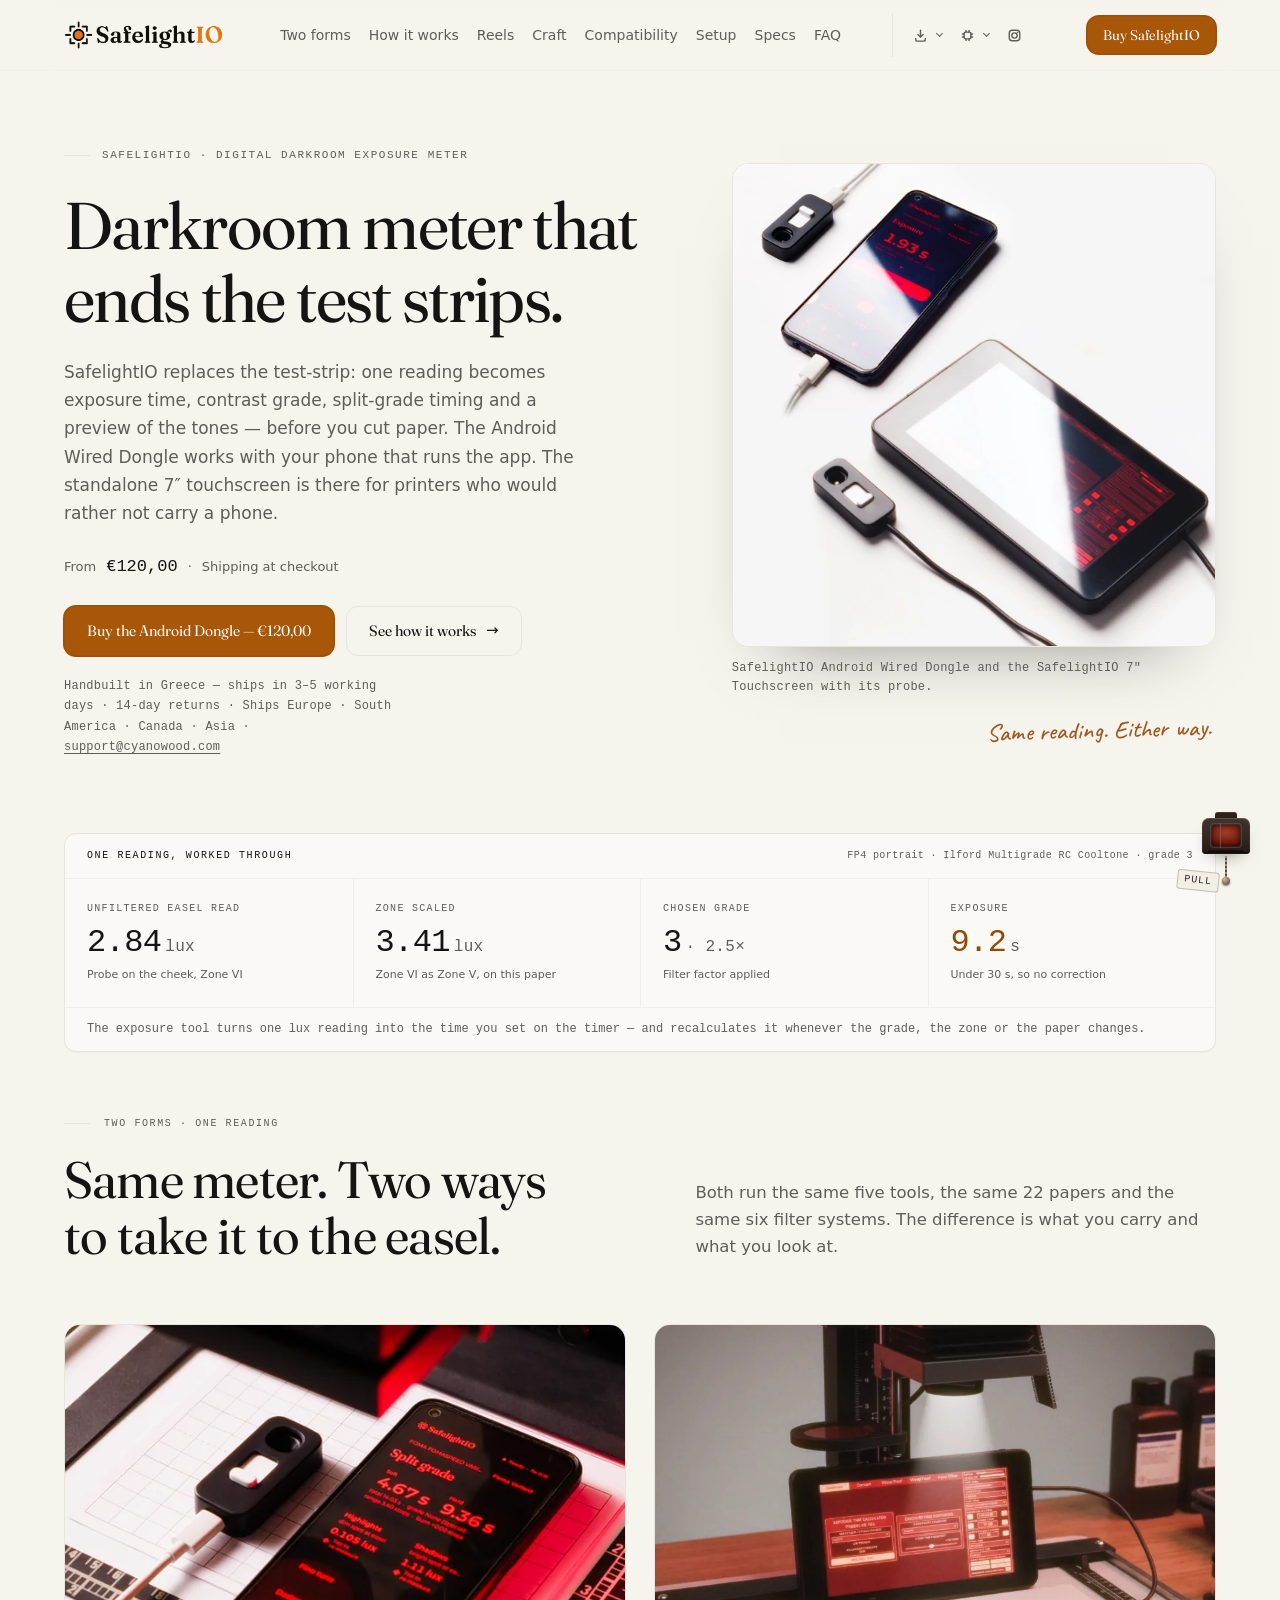
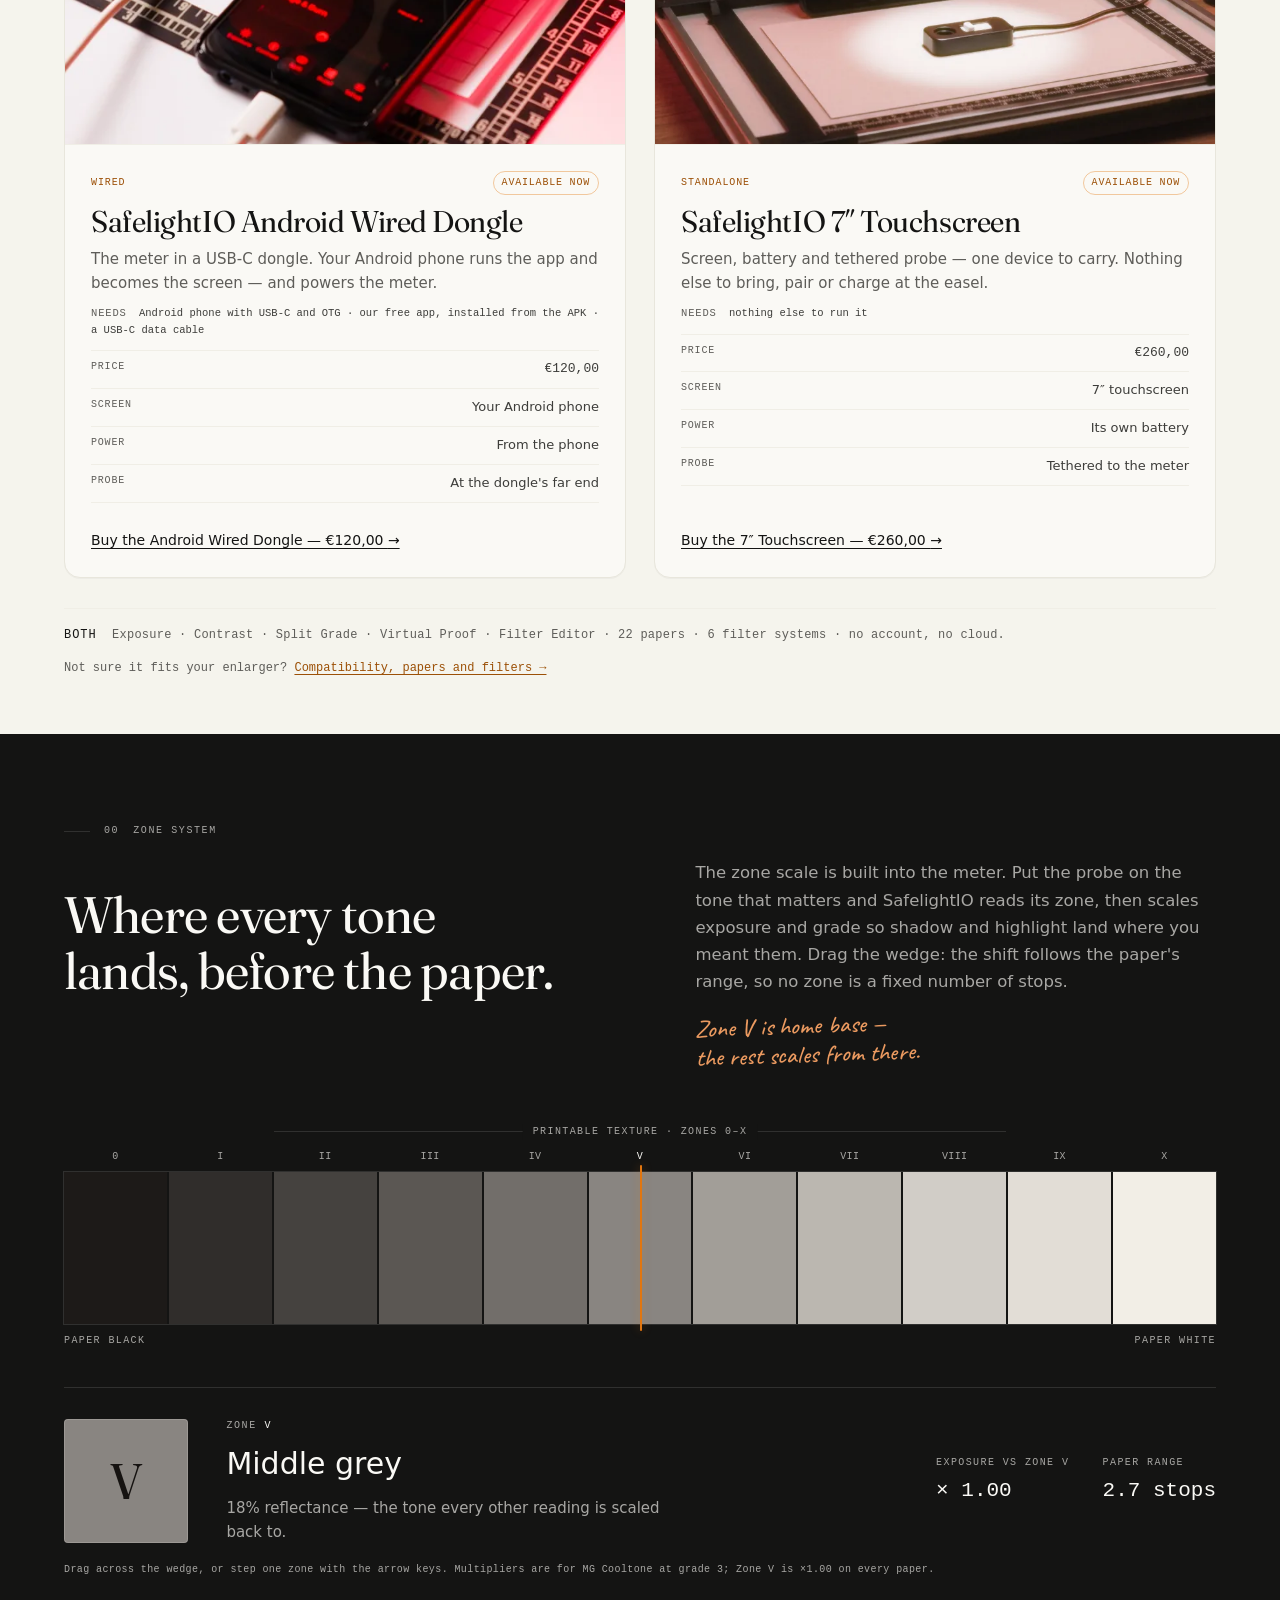
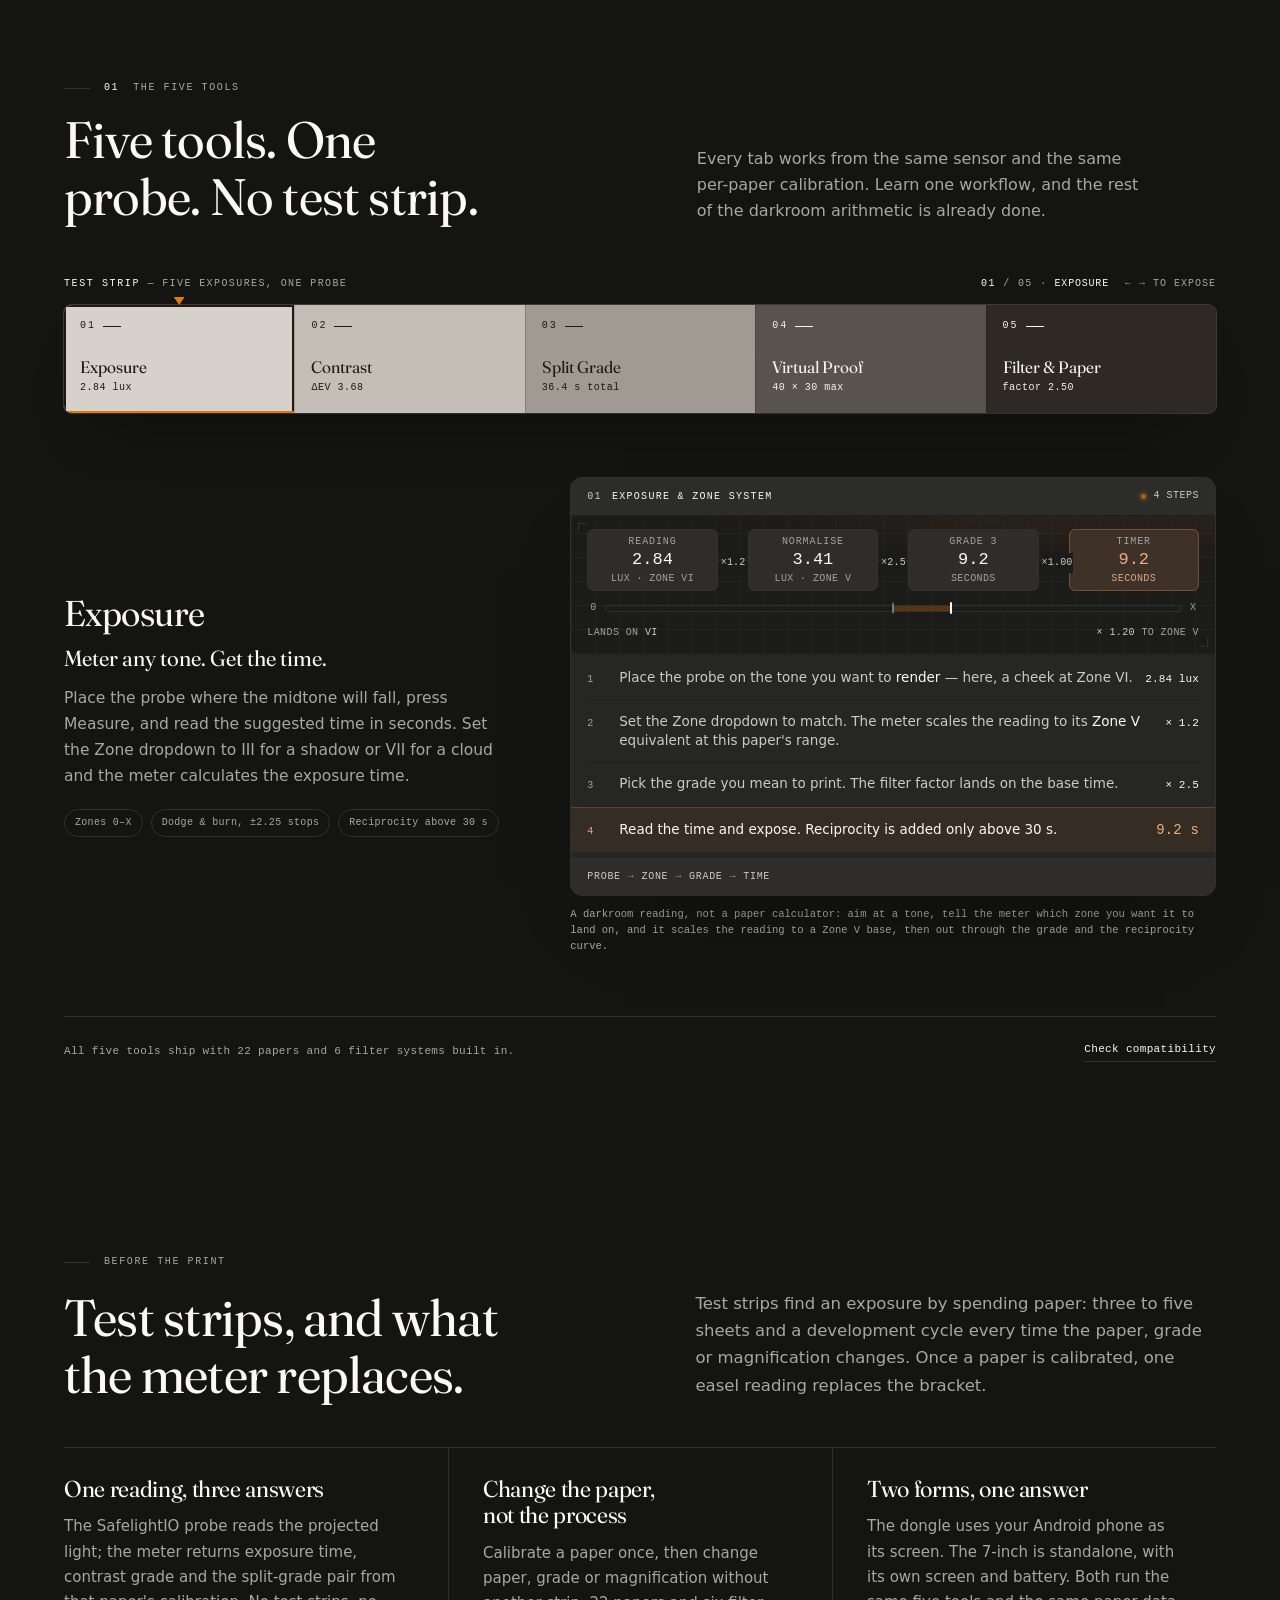
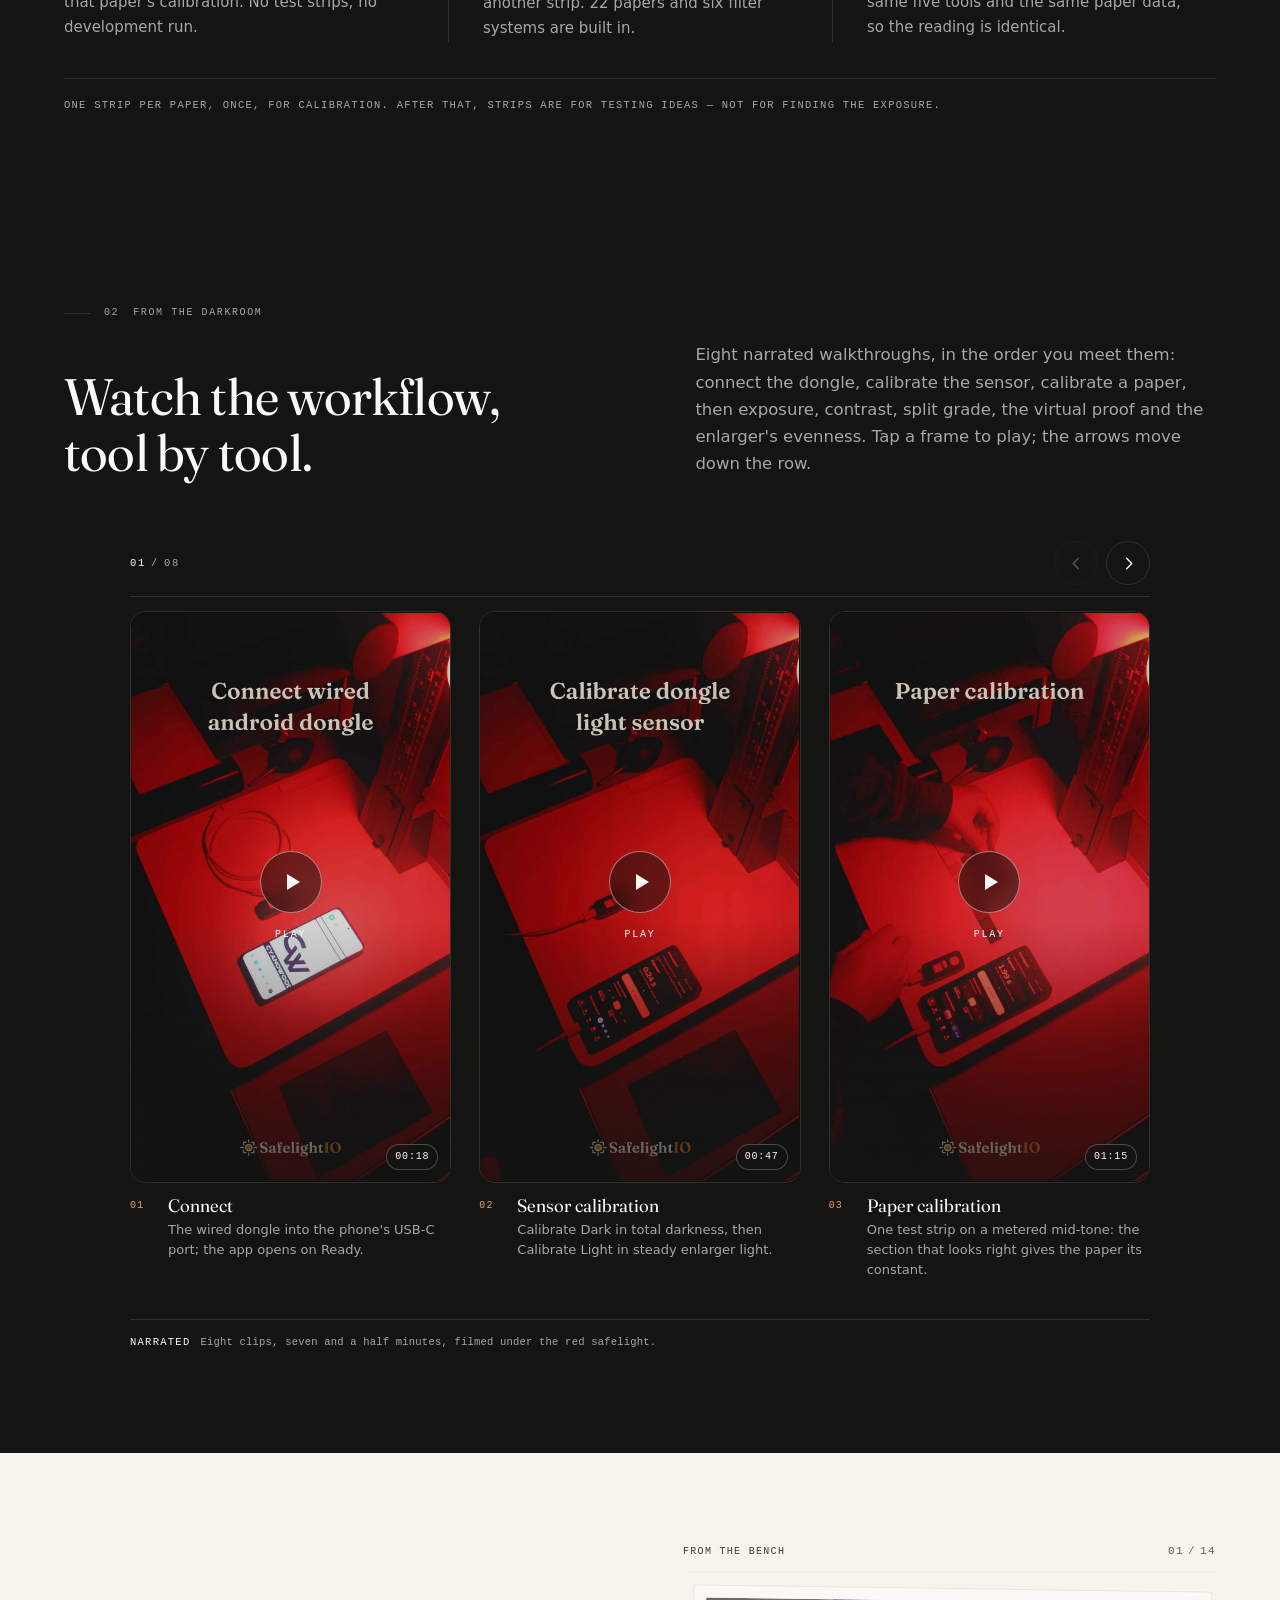
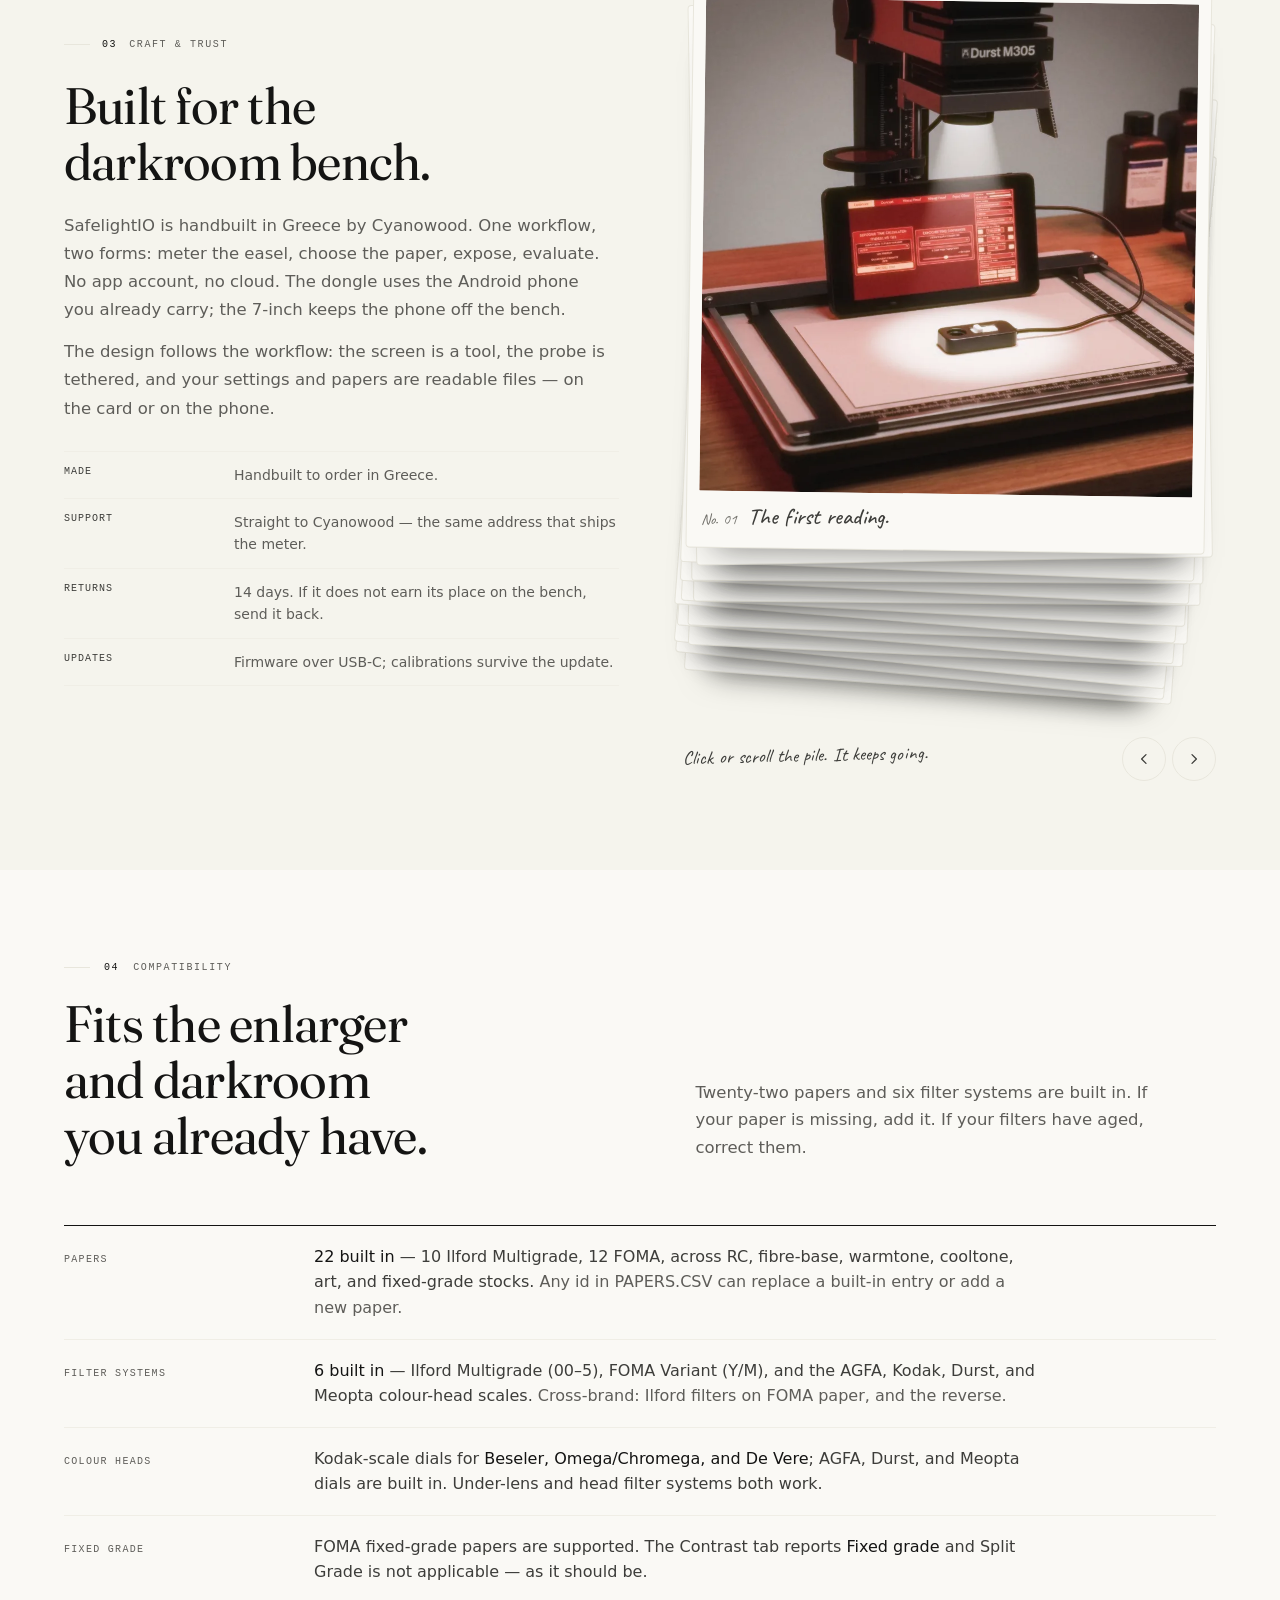
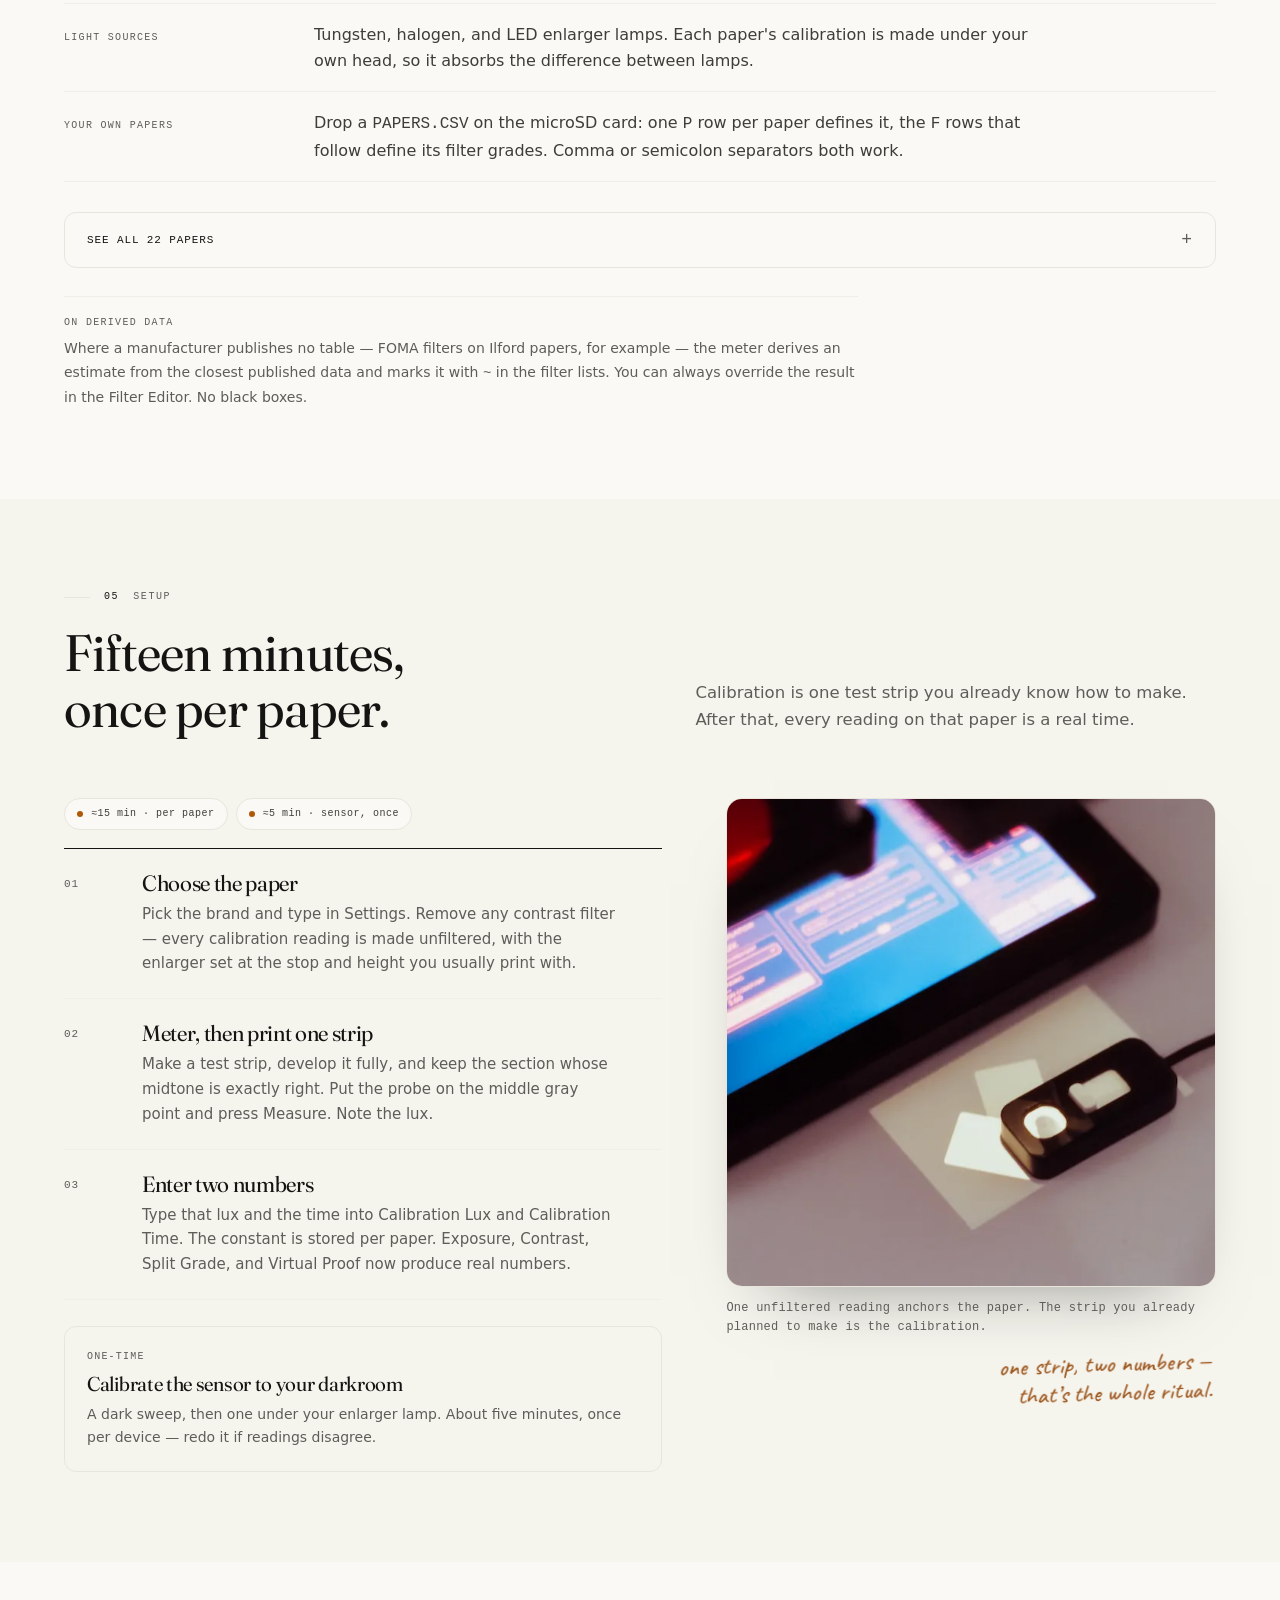
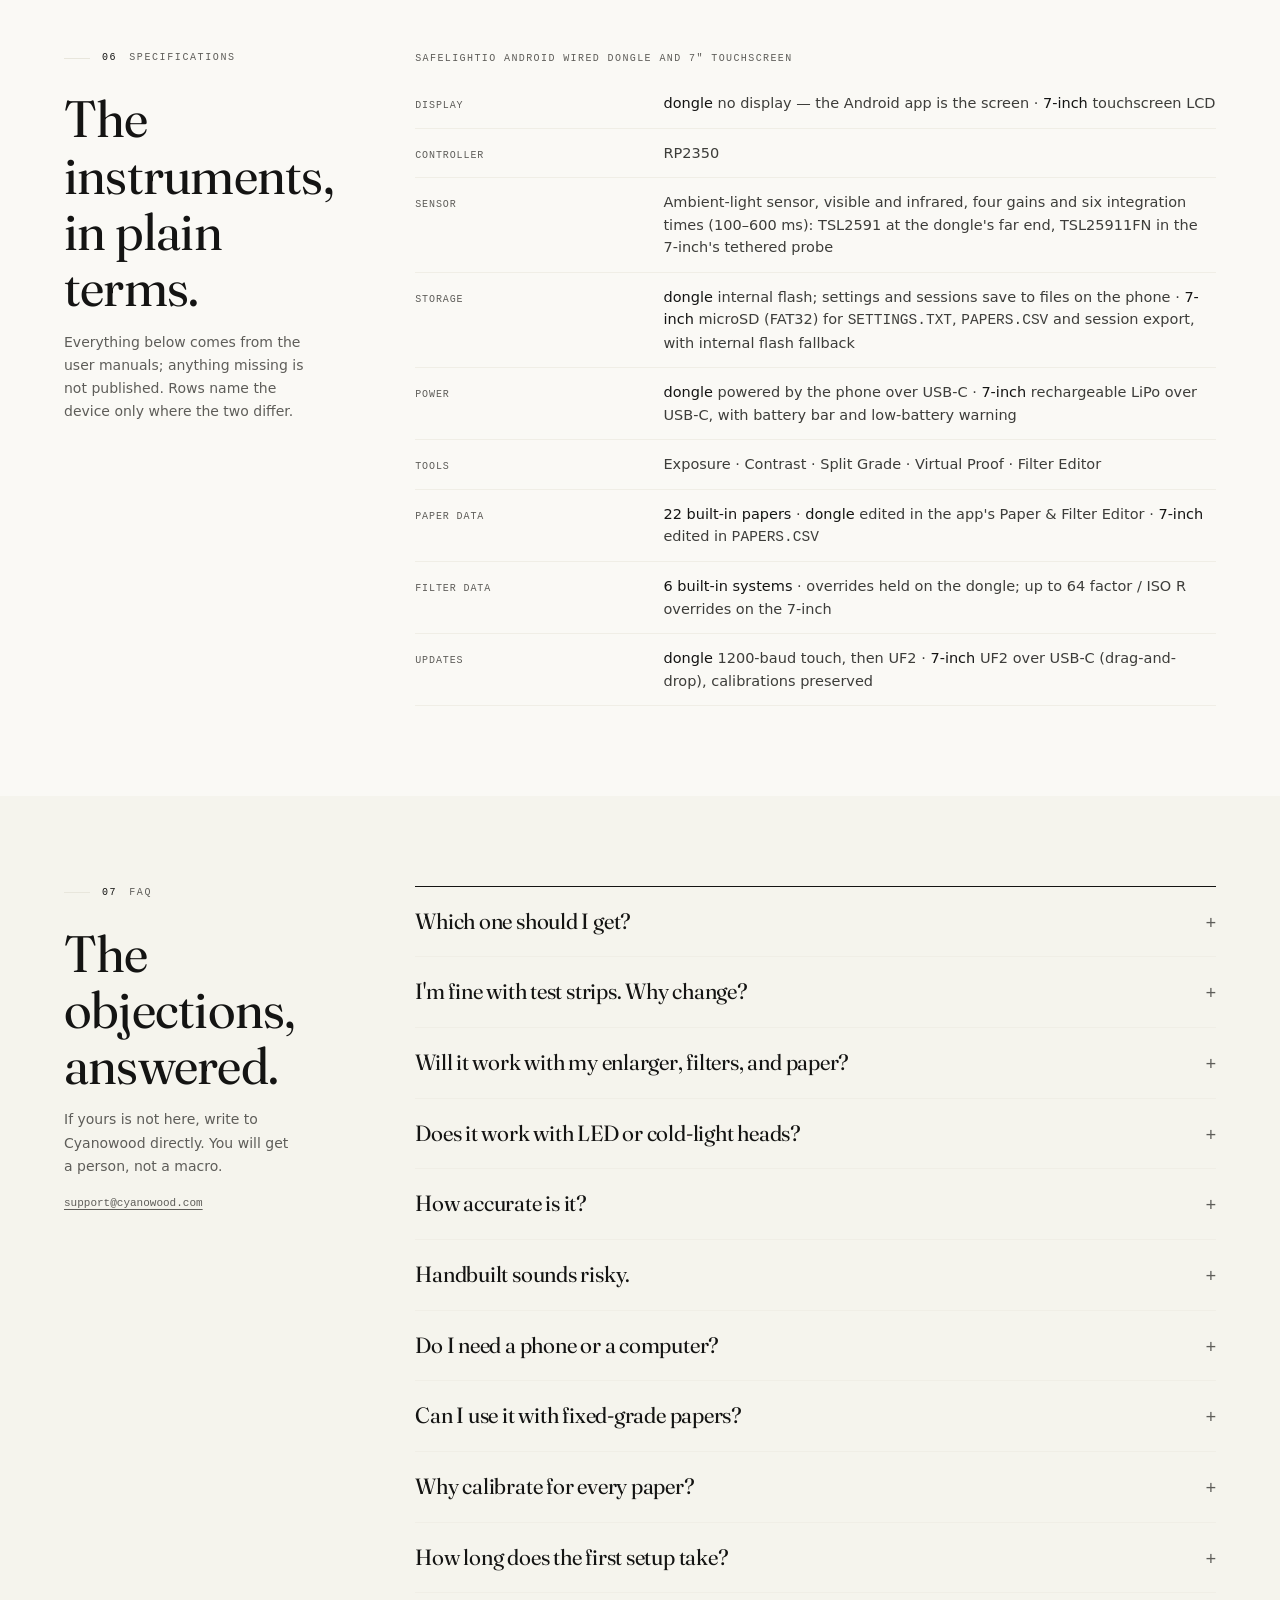
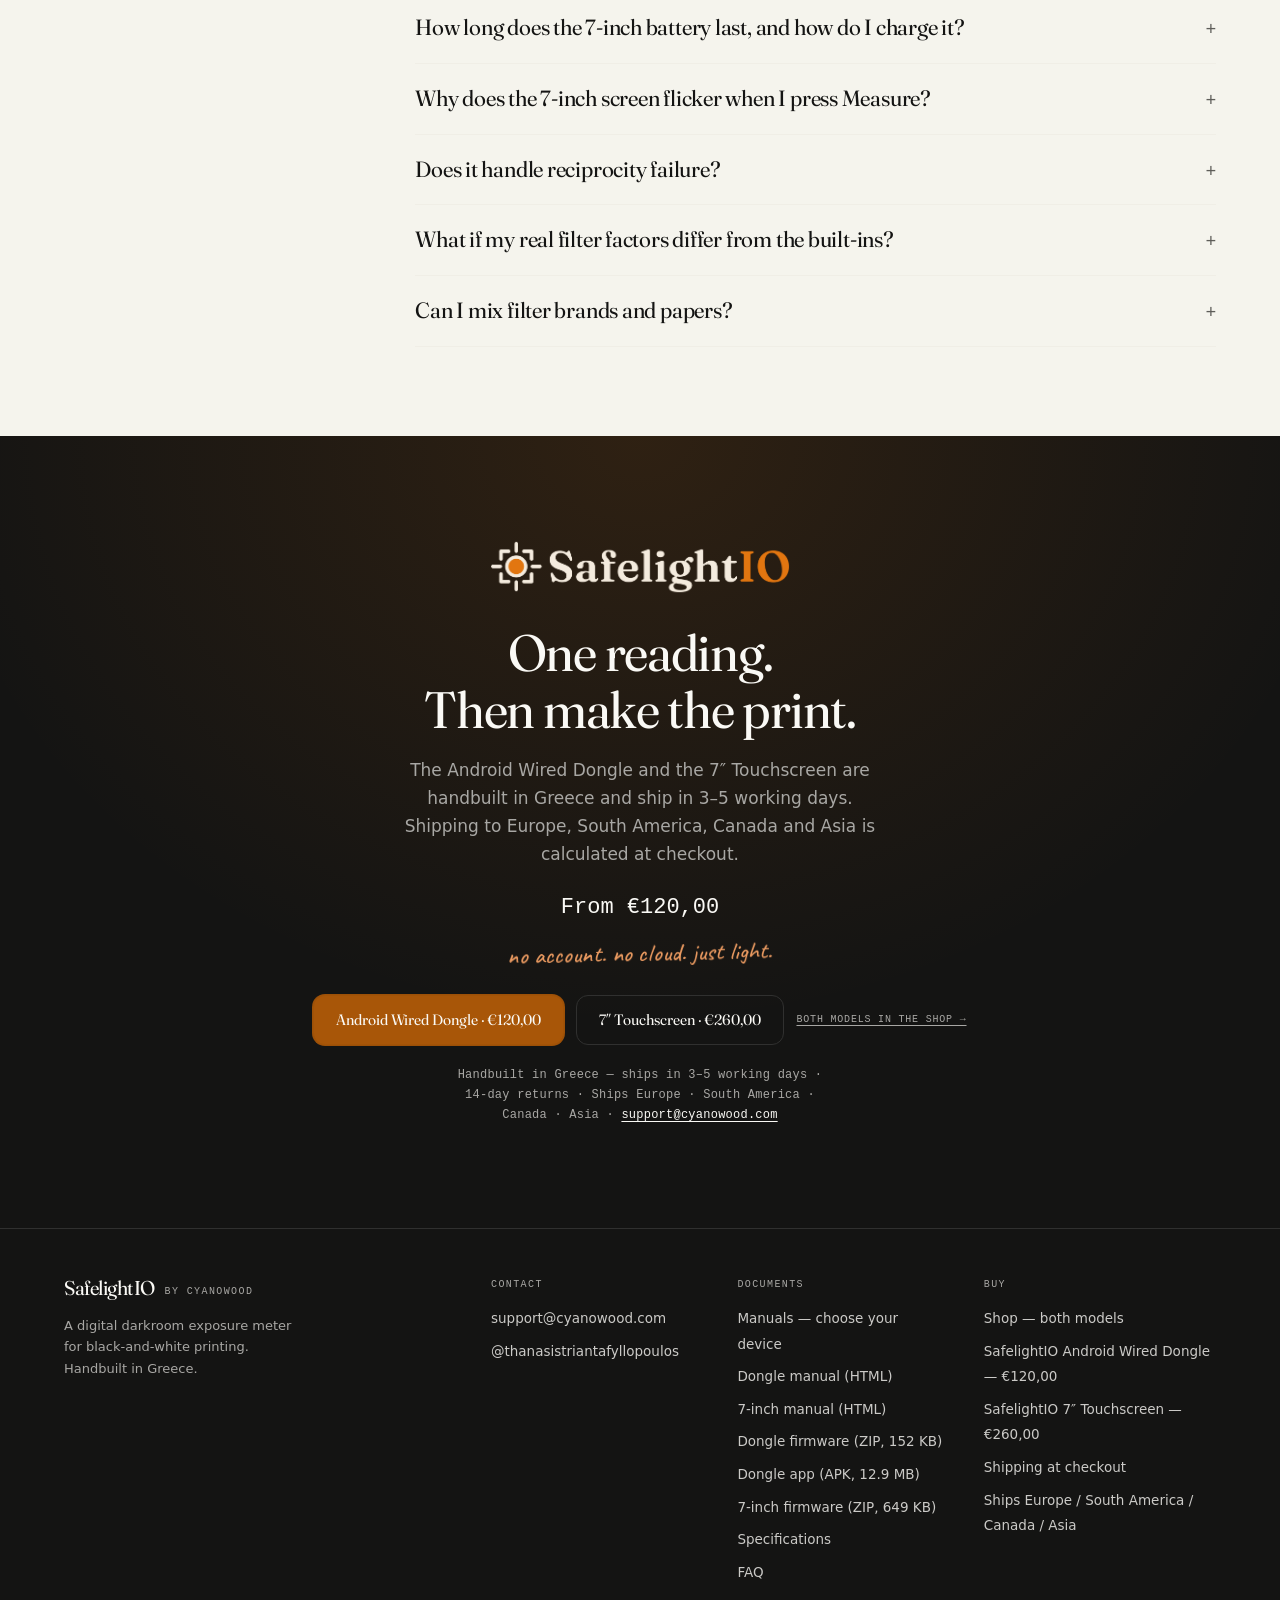
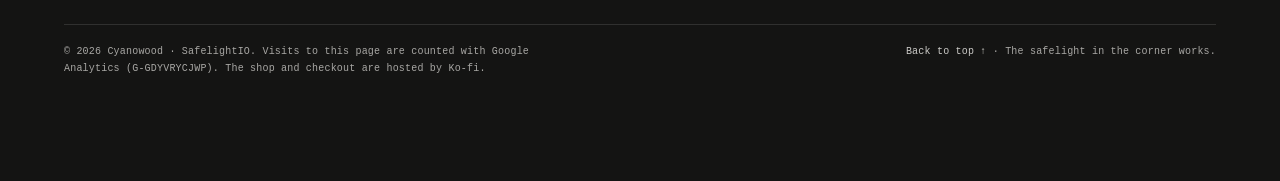
==== commit f0c71cb2: "Shorten the sensor calibration card Drop the gain/integration-time inventory and the temperature cla" ====
--- a/index.html
+++ b/index.html
@@ -4054,7 +4054,7 @@
         <div>
           <h3>Contrast</h3>
           <p class="tool-lead">Two readings. One grade.</p>
-          <p>Read the highlight and the shadow. SafelightIO reports the negative's ΔEV, recommends a grade, and gives one exposure time that holds both ends. When the negative exceeds the paper's range, it says so instead of flattering the result.</p>
+          <p>Read the highlight and the shadow. SafelightIO reports the negative's ΔEV, recommends a grade, and gives one exposure time that holds both ends.</p>
           <ul class="tool-list">
             <li>Highlight &amp; shadow average reads</li>
             <li>Grade &amp; ISO R</li>
@@ -4304,7 +4304,7 @@
         <div>
           <h3>Filter &amp; Paper Editor</h3>
           <p class="tool-lead">Your filters. Your numbers.</p>
-          <p>Override the exposure factor and ISO R for any variable-contrast paper and grade, and the base speed for any paper. If a paper is not calibrated, estimate its constant from ISO P using one you already trust. Add your own papers through <span class="num">PAPERS.CSV</span> on the microSD card.</p>
+          <p>Override the exposure factor and ISO R for any variable-contrast paper and grade, and the base speed for any paper. If a paper is not calibrated, estimate its constant from ISO P using one you already trust. Add your own papers through <span class="num">PAPERS.CSV</span></p>
           <ul class="tool-list">
             <li>Per-paper, per-grade overrides</li>
             <li>Cross-paper calibration estimate</li>
@@ -4402,7 +4402,7 @@
       <div class="strip-notes-grid">
         <div class="strip-note">
           <h3>One reading, three answers</h3>
-          <p>The SafelightIO probe reads the projected light; the meter returns exposure time, contrast grade and the split-grade pair from that paper's calibration. No ladder, no development run.</p>
+          <p>The SafelightIO probe reads the projected light; the meter returns exposure time, contrast grade and the split-grade pair from that paper's calibration. No test strips, no development run.</p>
         </div>
         <div class="strip-note">
           <h3>Change the paper, not the process</h3>
@@ -4422,7 +4422,7 @@
       <div class="sec-head">
         <p class="label"><span class="n">02</span> From the darkroom</p>
         <h2 id="reels-title">Watch the workflow, tool by tool.</h2>
-        <p class="lead">Eight narrated walkthroughs, in the order you meet them: connect the dongle, calibrate the sensor, calibrate a paper, then exposure, contrast, split grade, the virtual proof and the enlarger's evenness. Each one runs the whole job — first tap to the number it returns — so nothing is guessed at the bench. Tap a frame to play; the arrows move down the row.</p>
+        <p class="lead">Eight narrated walkthroughs, in the order you meet them: connect the dongle, calibrate the sensor, calibrate a paper, then exposure, contrast, split grade, the virtual proof and the enlarger's evenness. Tap a frame to play; the arrows move down the row.</p>
       </div>
 
       <div class="reel-bar">
@@ -4801,29 +4801,29 @@
               <span class="step-num">01</span>
               <div>
                 <h3>Choose the paper</h3>
-                <p>Pick the brand and type in Settings. Remove any contrast filter — every calibration reading is made unfiltered, with the enlarger set at the stop and height you actually print with.</p>
+                <p>Pick the brand and type in Settings. Remove any contrast filter — every calibration reading is made unfiltered, with the enlarger set at the stop and height you usually print with.</p>
               </div>
             </div>
             <div class="step">
               <span class="step-num">02</span>
               <div>
                 <h3>Meter, then print one strip</h3>
-                <p>Put the probe on the middle gray point and press Measure. Note the lux. Make a test strip, develop it fully, and keep the section whose midtone is exactly right.</p>
+                <p>Make a test strip, develop it fully, and keep the section whose midtone is exactly right. Put the probe on the middle gray point and press Measure. Note the lux. </p>
               </div>
             </div>
             <div class="step">
               <span class="step-num">03</span>
               <div>
                 <h3>Enter two numbers</h3>
-                <p>Type that lux and that time into Calibration Lux and Calibration Time. The constant is stored per paper. Exposure, Contrast, Split Grade, and Virtual Proof now produce real numbers.</p>
+                <p>Type that lux and the time into Calibration Lux and Calibration Time. The constant is stored per paper. Exposure, Contrast, Split Grade, and Virtual Proof now produce real numbers.</p>
               </div>
             </div>
           </div>
 
           <div class="calib">
-            <span class="k">Optional · one-time</span>
+            <span class="k">One-time</span>
             <h3>Calibrate the sensor to your darkroom</h3>
-            <p>A dark-offset sweep across all four gains and six integration times, then a two-phase light calibration under your enlarger's own lamp. About five minutes, once per device. Redo it if the darkroom temperature swings or readings disagree across gains.</p>
+            <p>A dark sweep, then one under your enlarger lamp. About five minutes, once per device — redo it if readings disagree.</p>
           </div>
         </div>
 
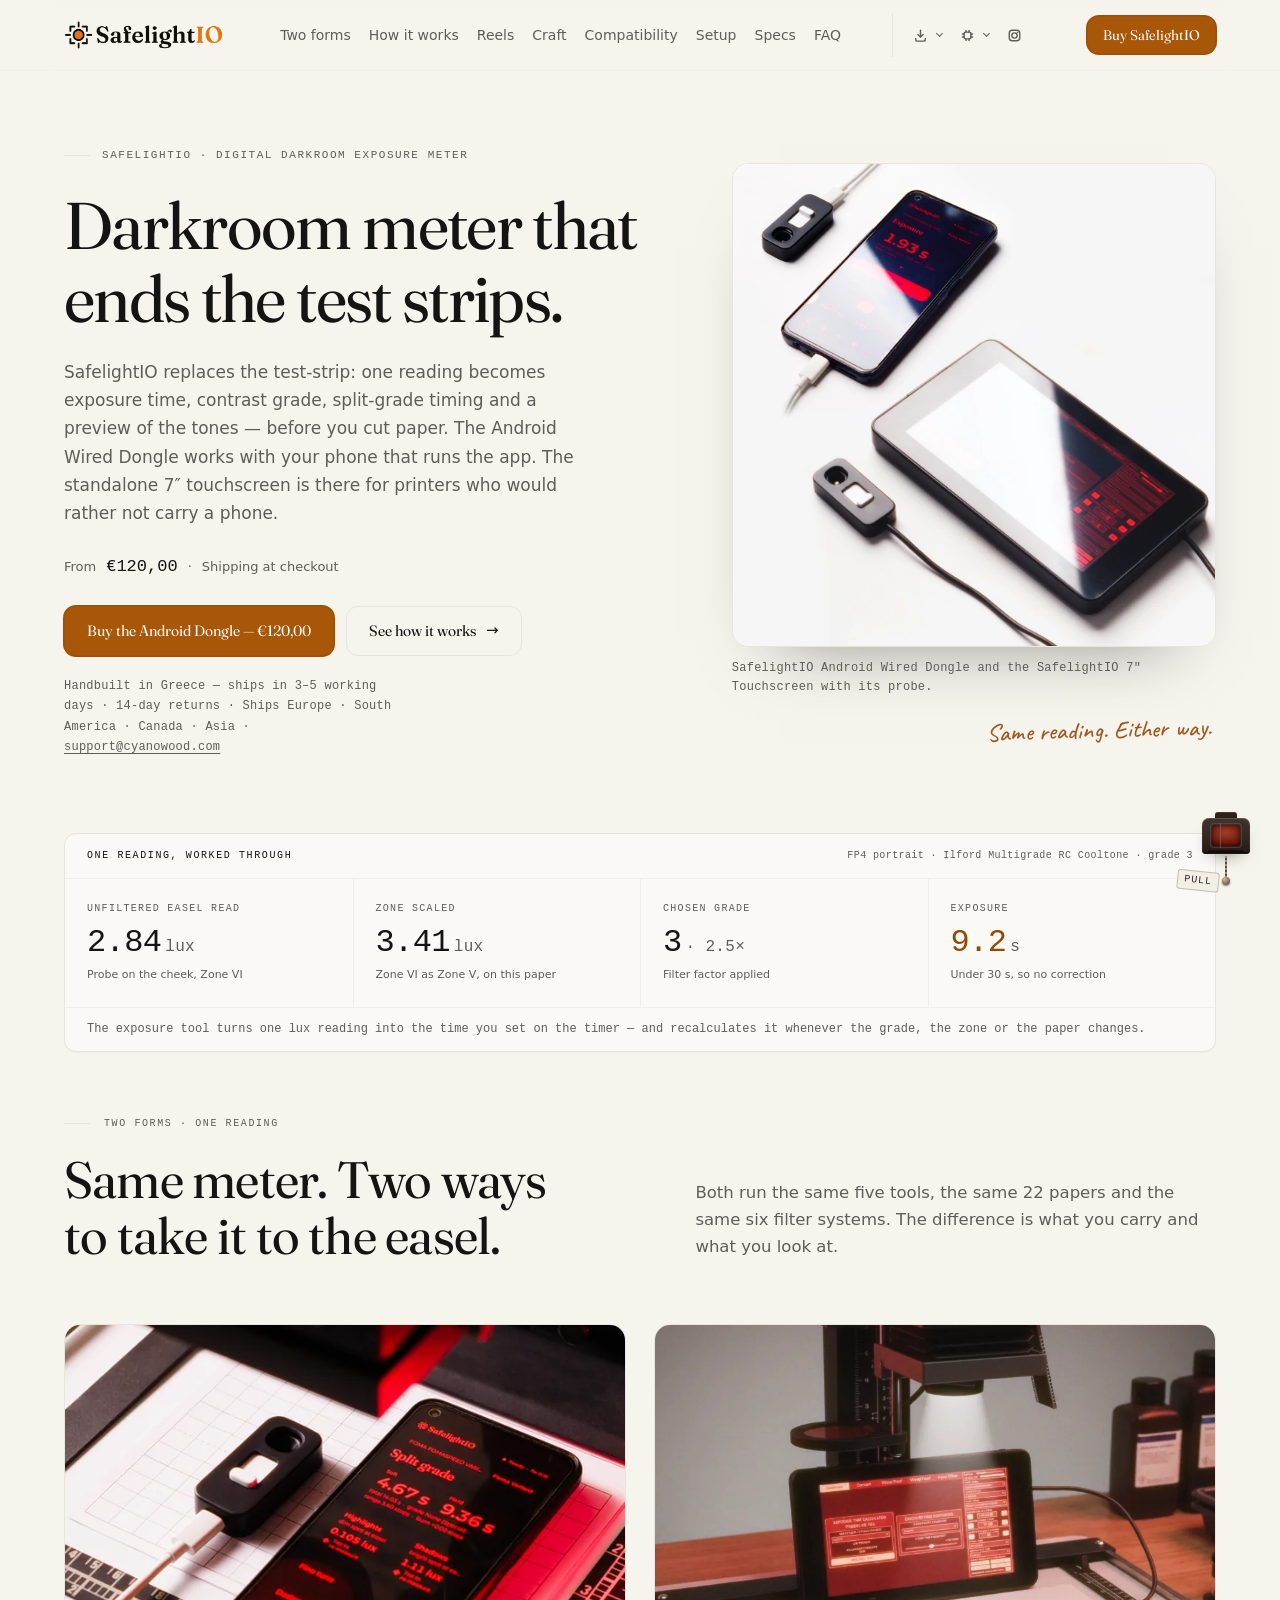
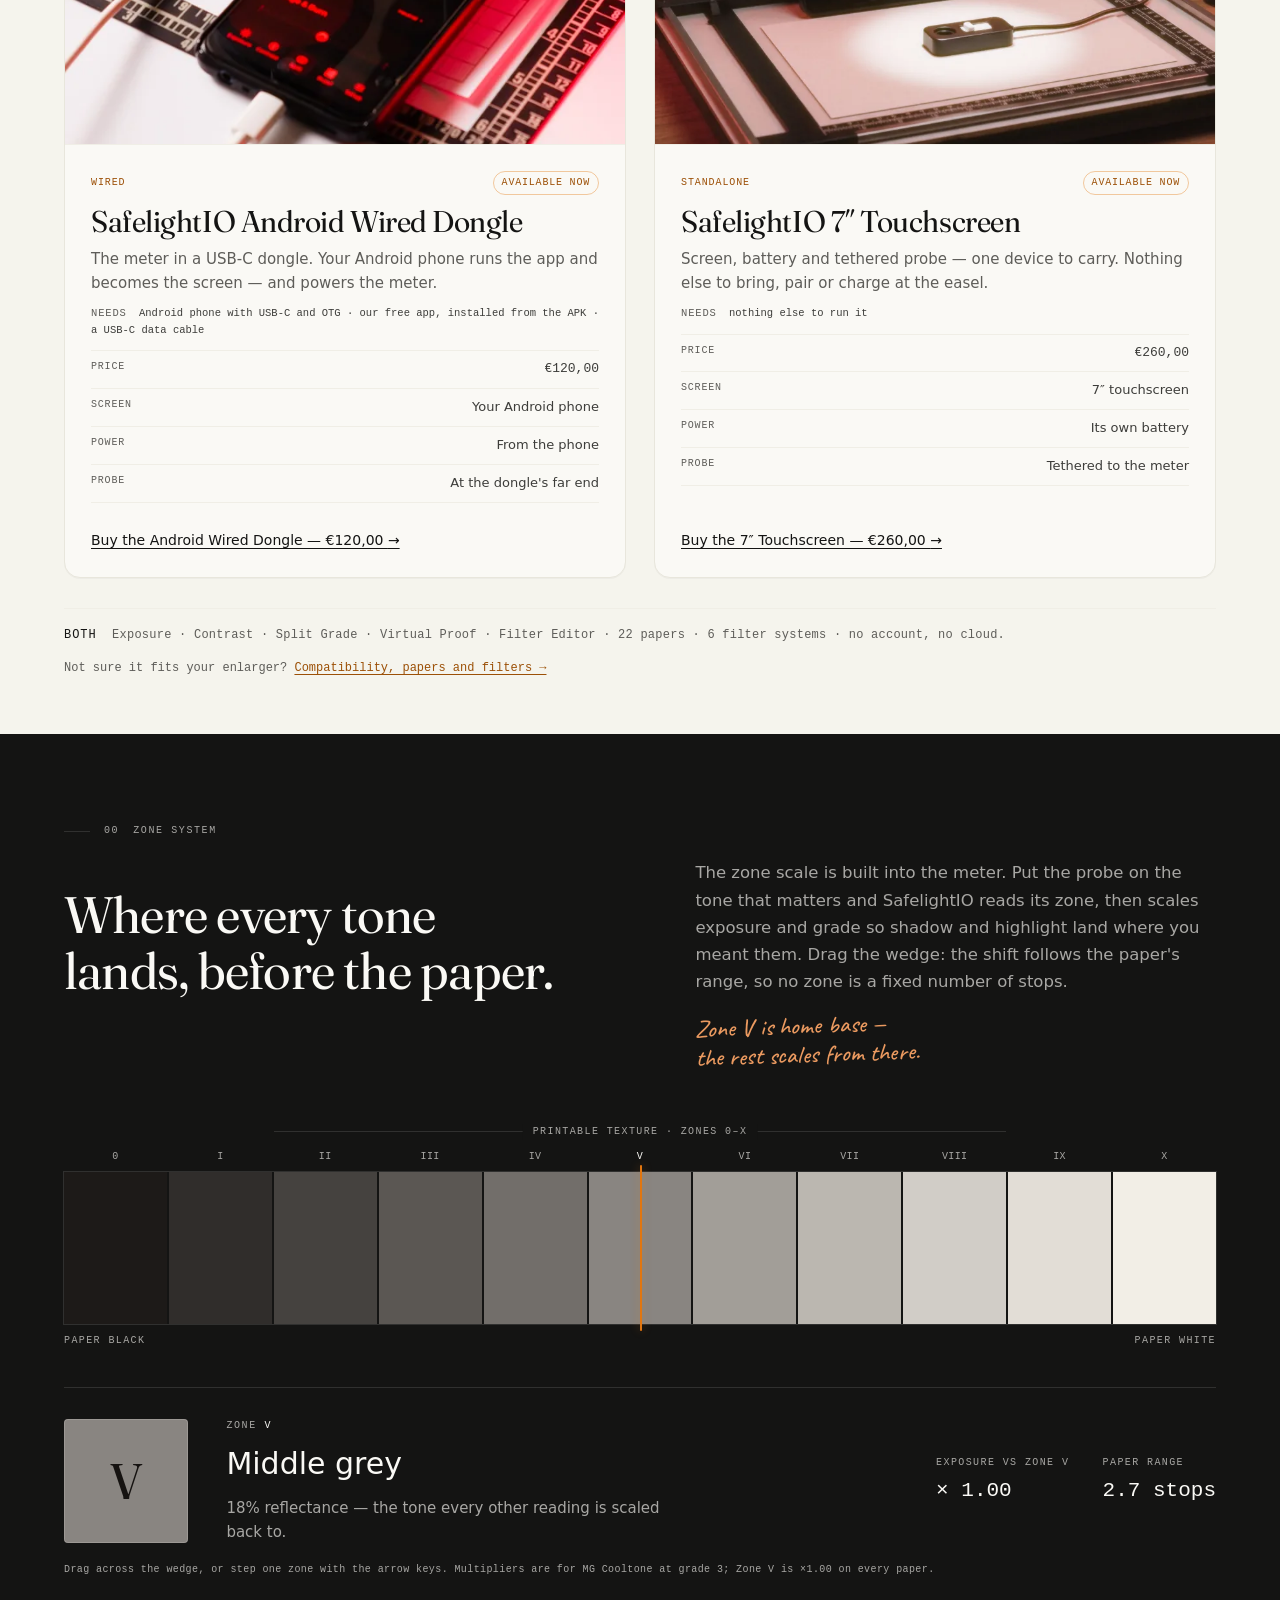
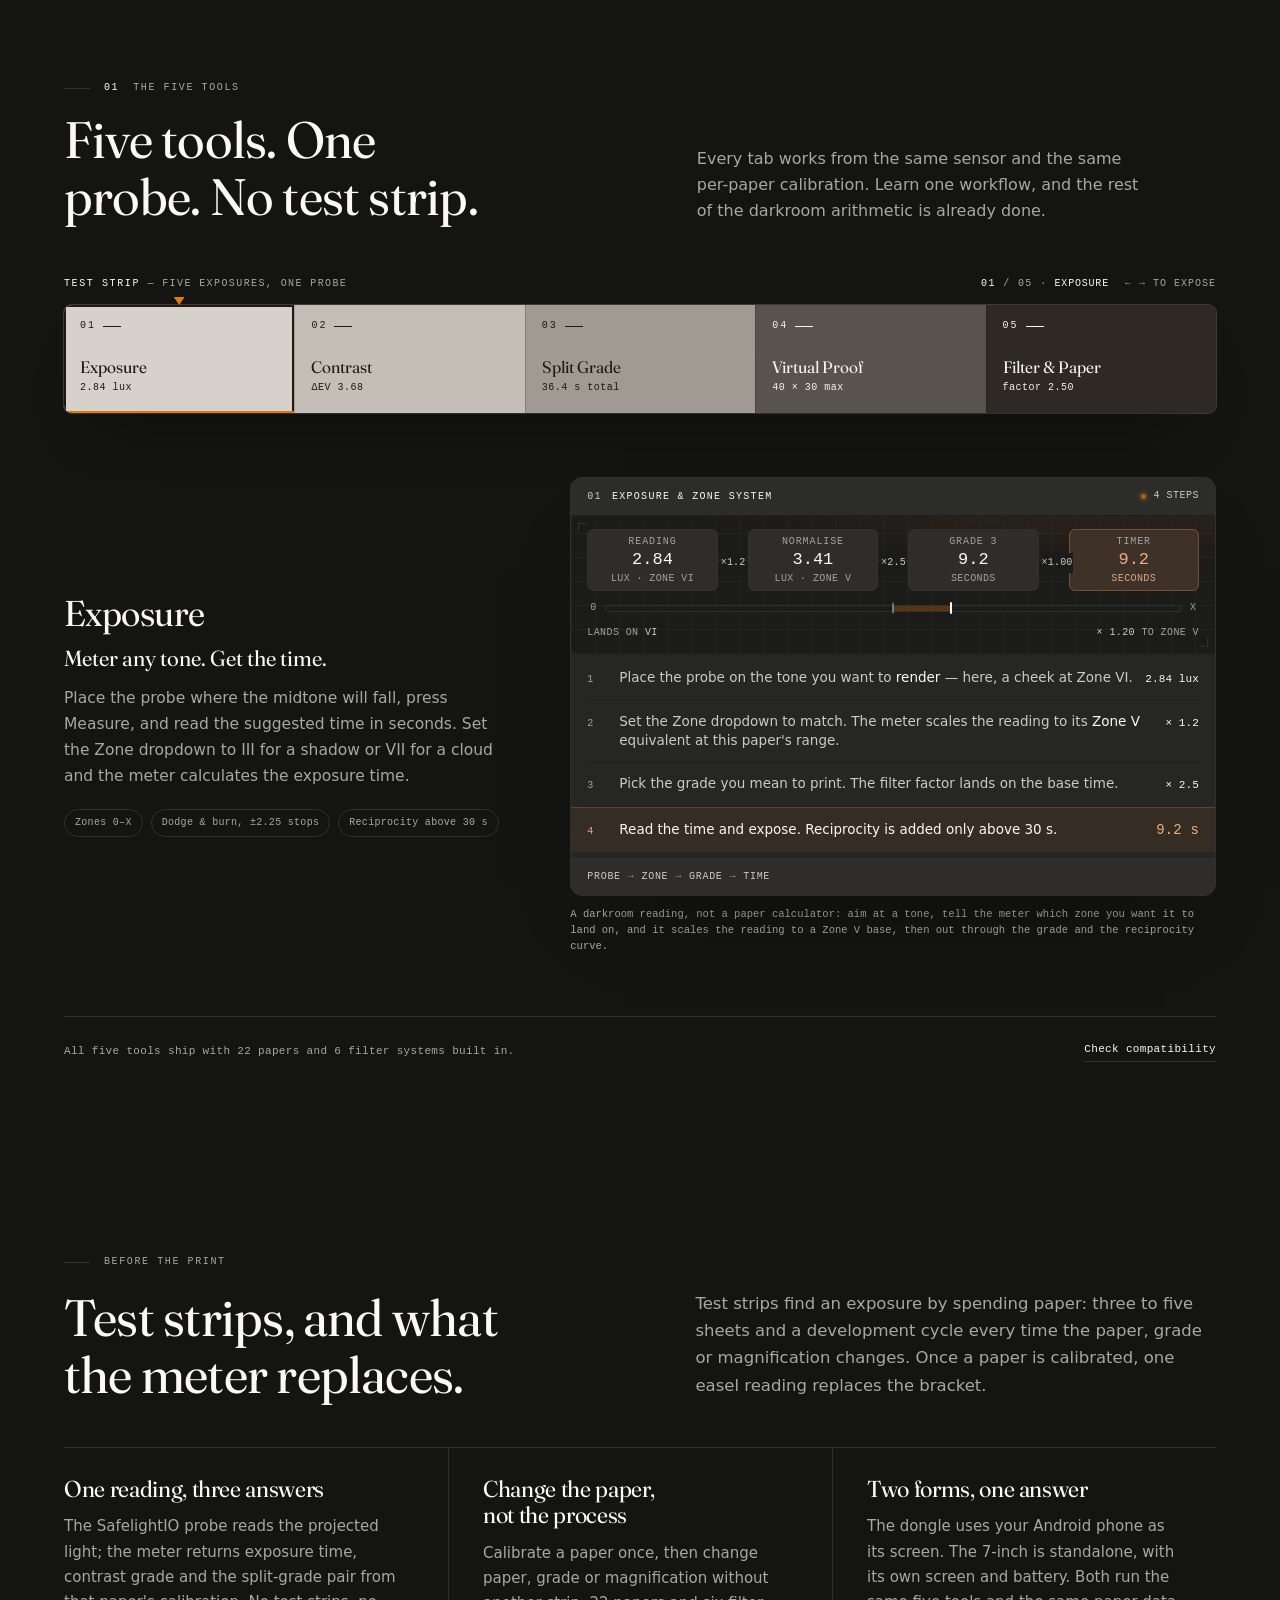
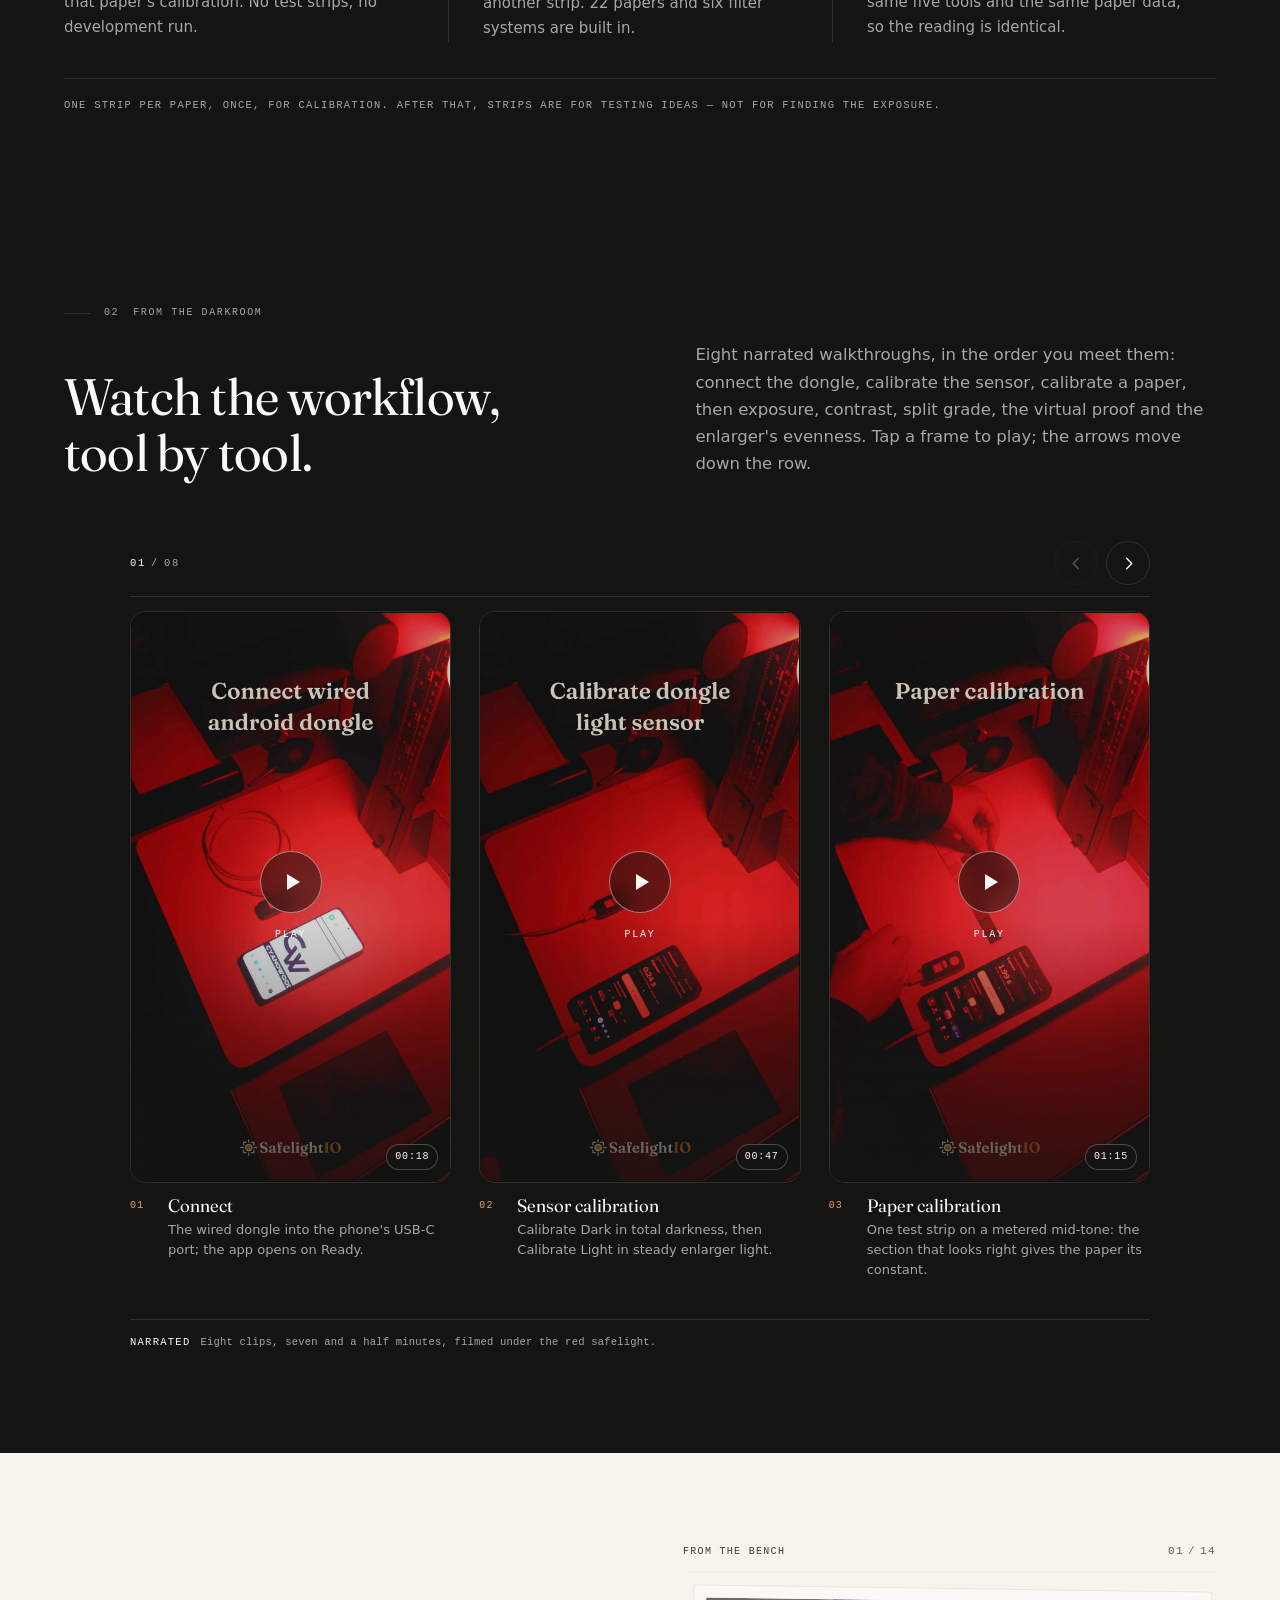
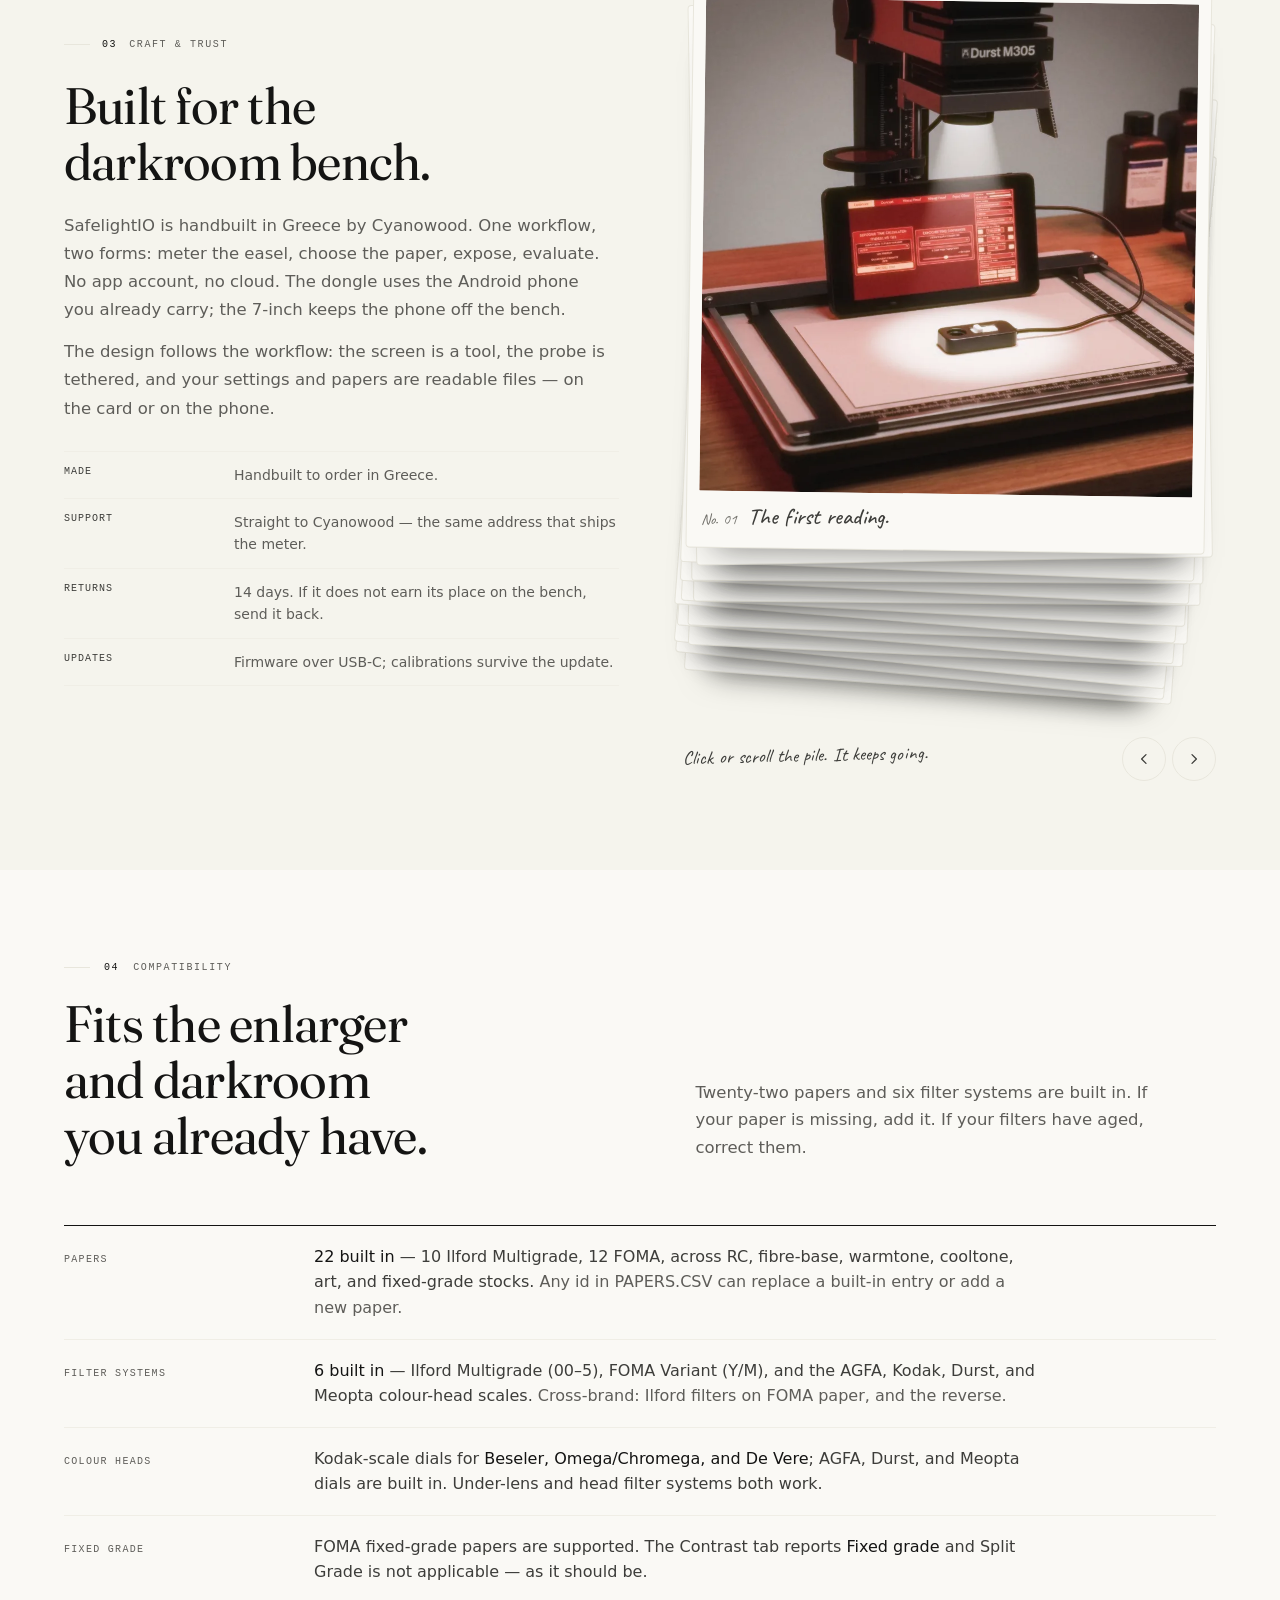
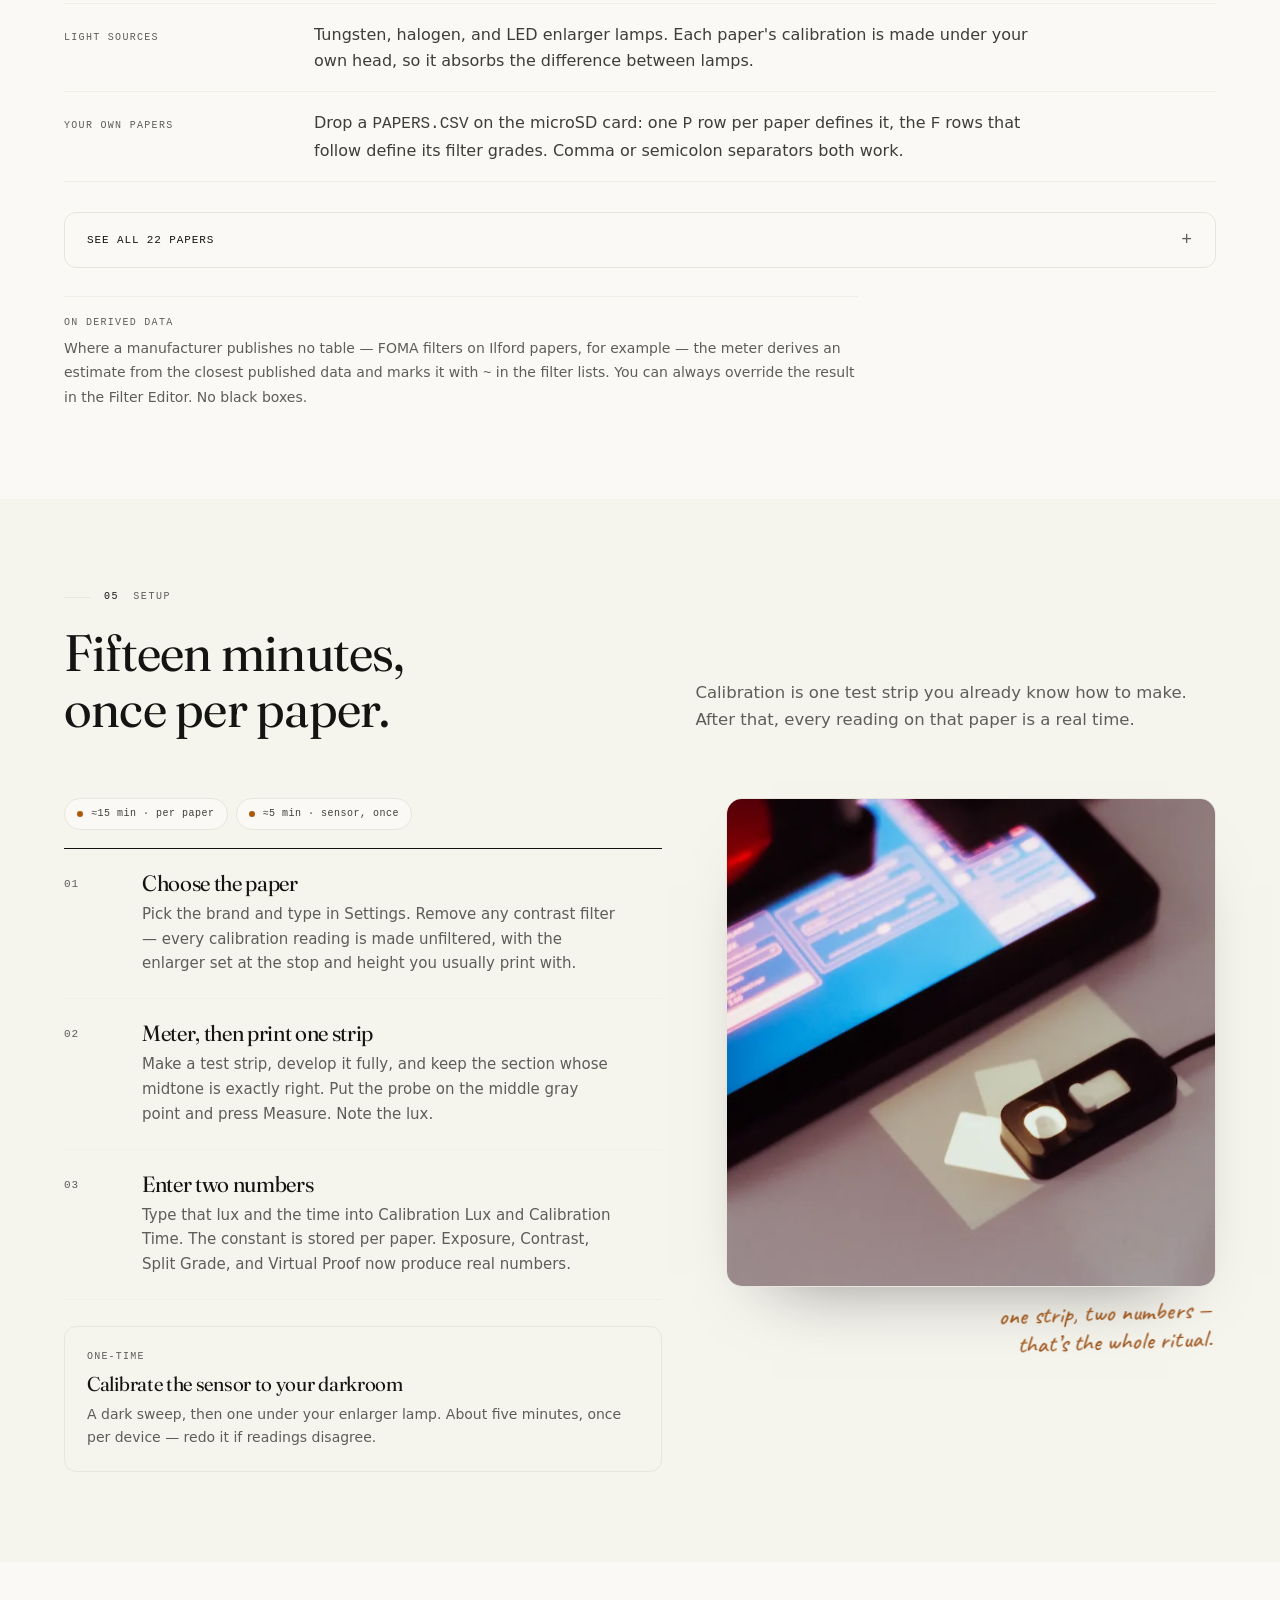
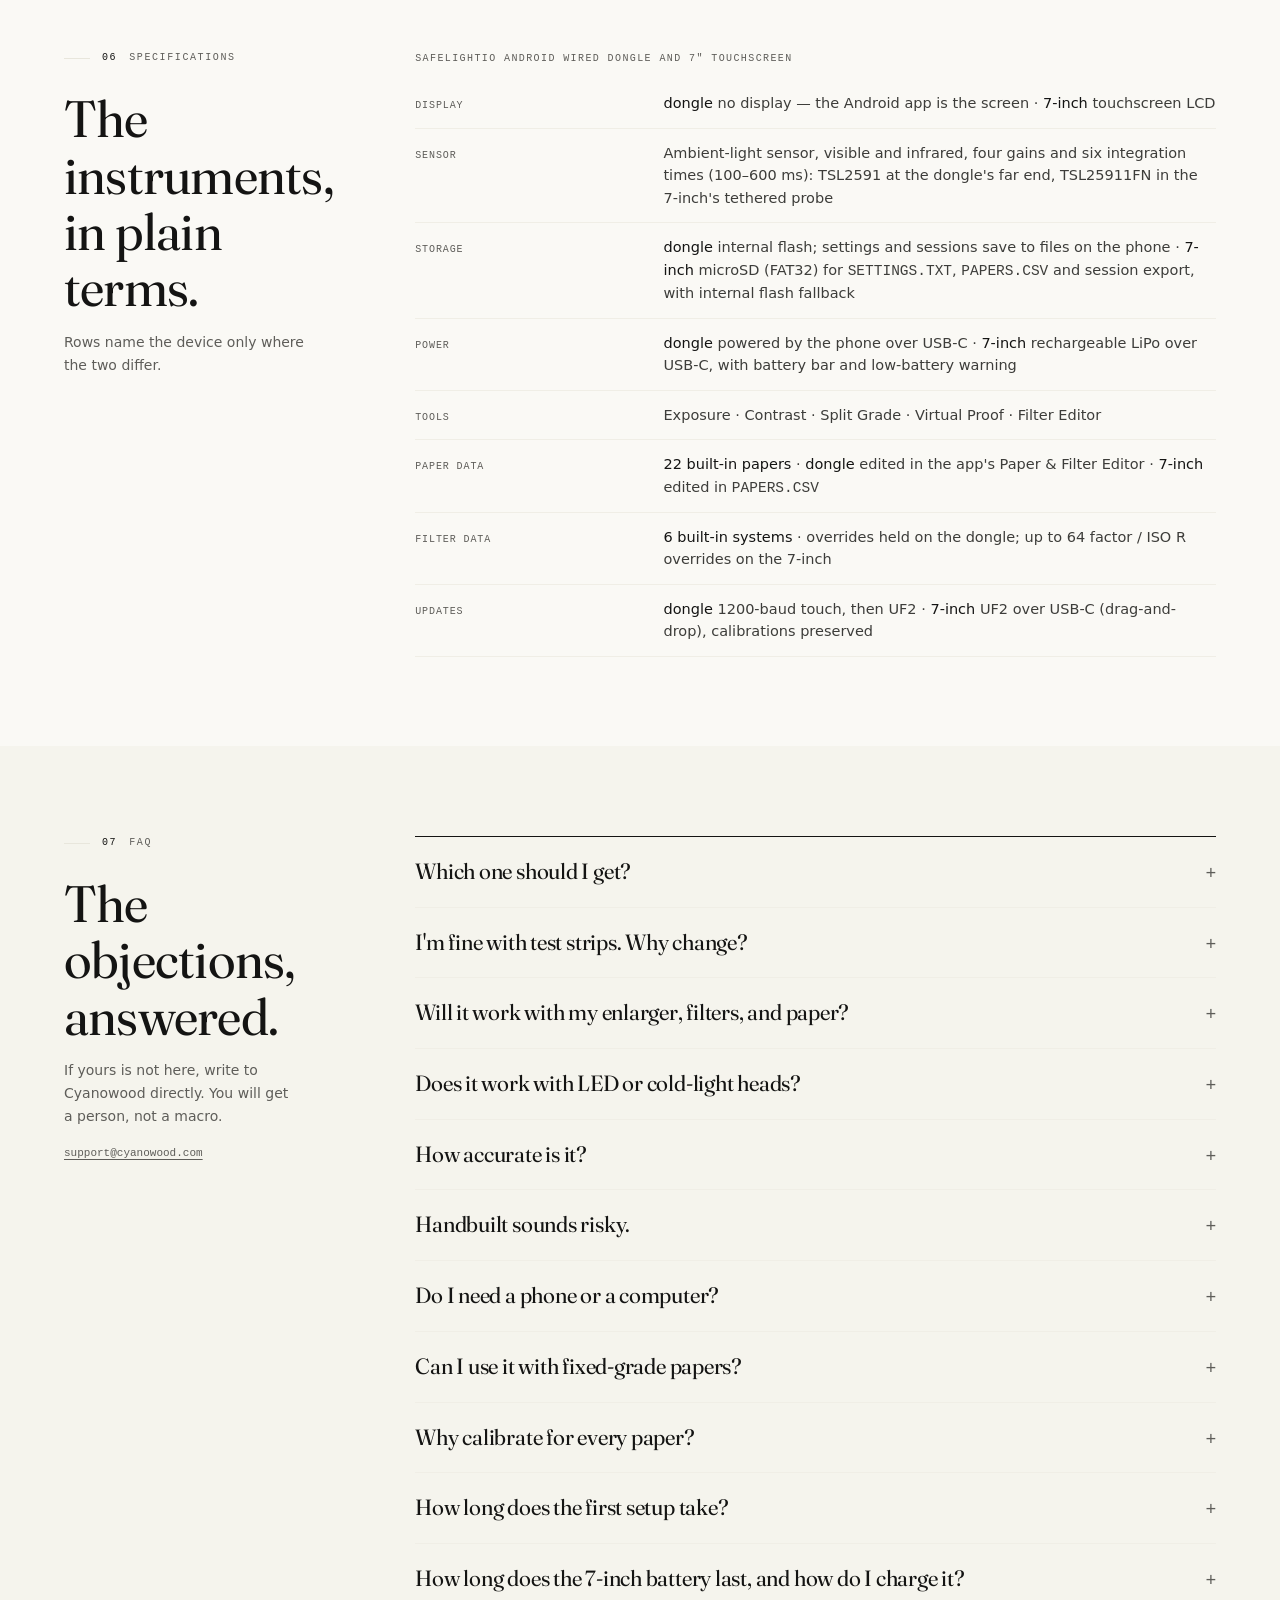
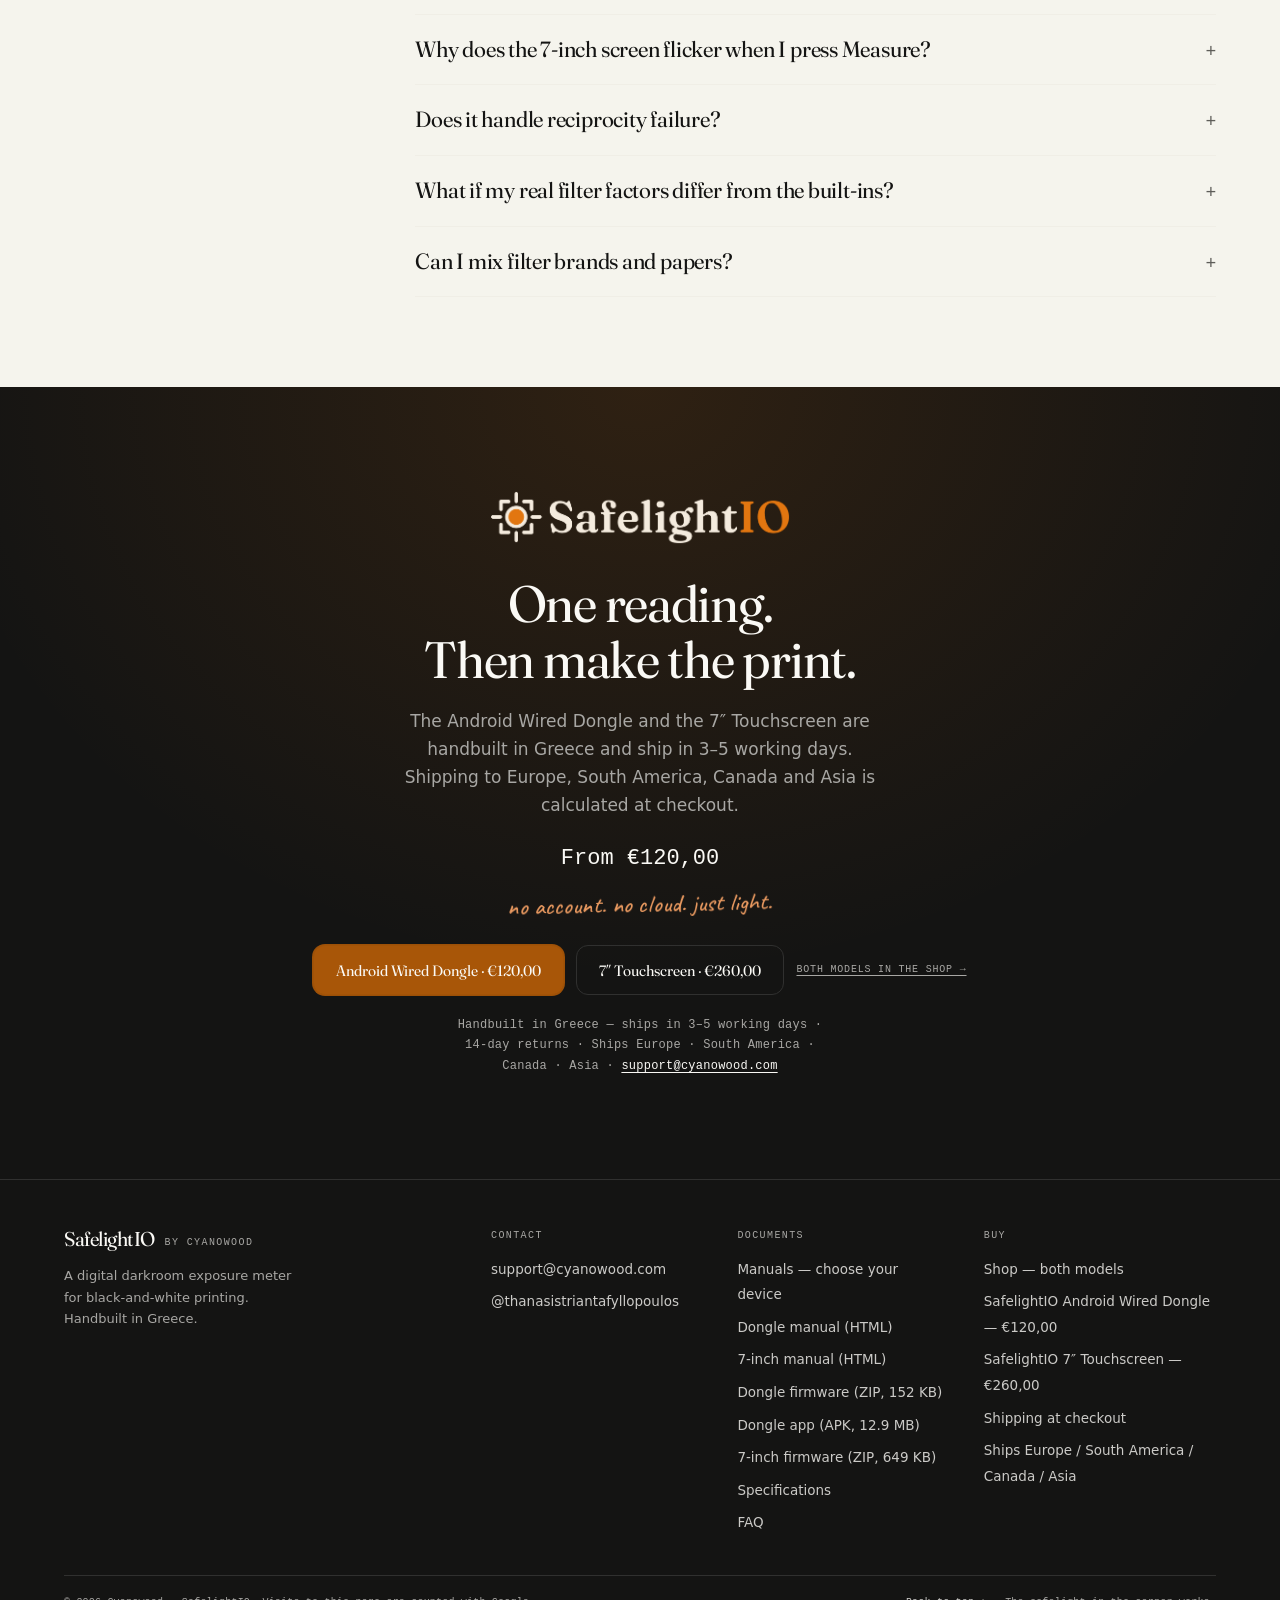
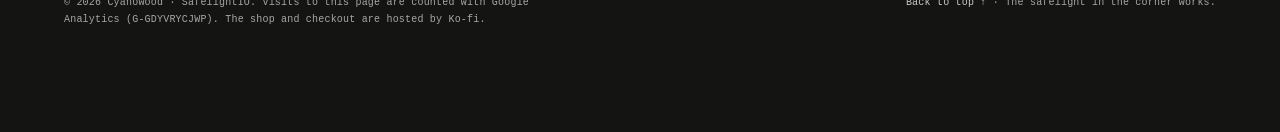
==== commit 1b008ac1: "Drop the Controller row from the specifications RP2350 is a build detail, not a buying decision. Rem" ====
--- a/index.html
+++ b/index.html
@@ -3425,7 +3425,6 @@
         { "@type": "PropertyValue", "name": "Form", "value": "Android Wired Dongle" },
         { "@type": "PropertyValue", "name": "Display", "value": "None — the Android app is the screen" },
         { "@type": "PropertyValue", "name": "Sensor", "value": "TSL2591 lux sensor" },
-        { "@type": "PropertyValue", "name": "Controller", "value": "RP2350" },
         { "@type": "PropertyValue", "name": "Storage", "value": "Internal flash; settings and sessions on the phone" },
         { "@type": "PropertyValue", "name": "Papers", "value": "22 built in" },
         { "@type": "PropertyValue", "name": "Filter systems", "value": "6 built in" },
@@ -3458,7 +3457,6 @@
         { "@type": "PropertyValue", "name": "Form", "value": "7″ Touchscreen (standalone)" },
         { "@type": "PropertyValue", "name": "Display", "value": "7″ touchscreen" },
         { "@type": "PropertyValue", "name": "Sensor", "value": "TSL2591 lux sensor (TSL25911FN in the 7-inch probe)" },
-        { "@type": "PropertyValue", "name": "Controller", "value": "RP2350" },
         { "@type": "PropertyValue", "name": "Storage", "value": "7-inch microSD with internal flash fallback" },
         { "@type": "PropertyValue", "name": "Papers", "value": "22 built in" },
         { "@type": "PropertyValue", "name": "Filter systems", "value": "6 built in" },
@@ -4831,7 +4829,6 @@
           <div class="frame">
             <img src="assets/Device_04.webp" width="640" height="640" loading="lazy" decoding="async" alt="The SafelightIO sensor probe resting on photographic paper on the easel under enlarger light, with the tablet showing a blue-lit interface behind it." />
           </div>
-          <figcaption class="figcap">One unfiltered reading anchors the paper. The strip you already planned to make is the calibration.</figcaption>
           <p class="hand-note setup-note">one strip, two numbers — that’s the whole ritual.</p>
         </figure>
       </div>
@@ -4844,14 +4841,13 @@
         <div class="specs-side">
           <p class="label eyebrow"><span class="n">06</span> Specifications</p>
           <h2>The instruments, in plain terms.</h2>
-          <p>Everything below comes from the user manuals; anything missing is not published. Rows name the device only where the two differ.</p>
+          <p>Rows name the device only where the two differ.</p>
         </div>
         <div>
           <table class="ds-table">
             <caption>SafelightIO Android Wired Dongle and 7″ Touchscreen</caption>
             <tbody>
               <tr><th scope="row">Display</th><td><strong>dongle</strong> no display — the Android app is the screen · <strong>7-inch</strong> touchscreen LCD</td></tr>
-              <tr><th scope="row">Controller</th><td>RP2350</td></tr>
               <tr><th scope="row">Sensor</th><td>Ambient-light sensor, visible and infrared, four gains and six integration times (100–600 ms): TSL2591 at the dongle's far end, TSL25911FN in the 7-inch's tethered probe</td></tr>
               <tr><th scope="row">Storage</th><td><strong>dongle</strong> internal flash; settings and sessions save to files on the phone · <strong>7-inch</strong> microSD (FAT32) for <span class="num">SETTINGS.TXT</span>, <span class="num">PAPERS.CSV</span> and session export, with internal flash fallback</td></tr>
               <tr><th scope="row">Power</th><td><strong>dongle</strong> powered by the phone over USB-C · <strong>7-inch</strong> rechargeable LiPo over USB-C, with battery bar and low-battery warning</td></tr>
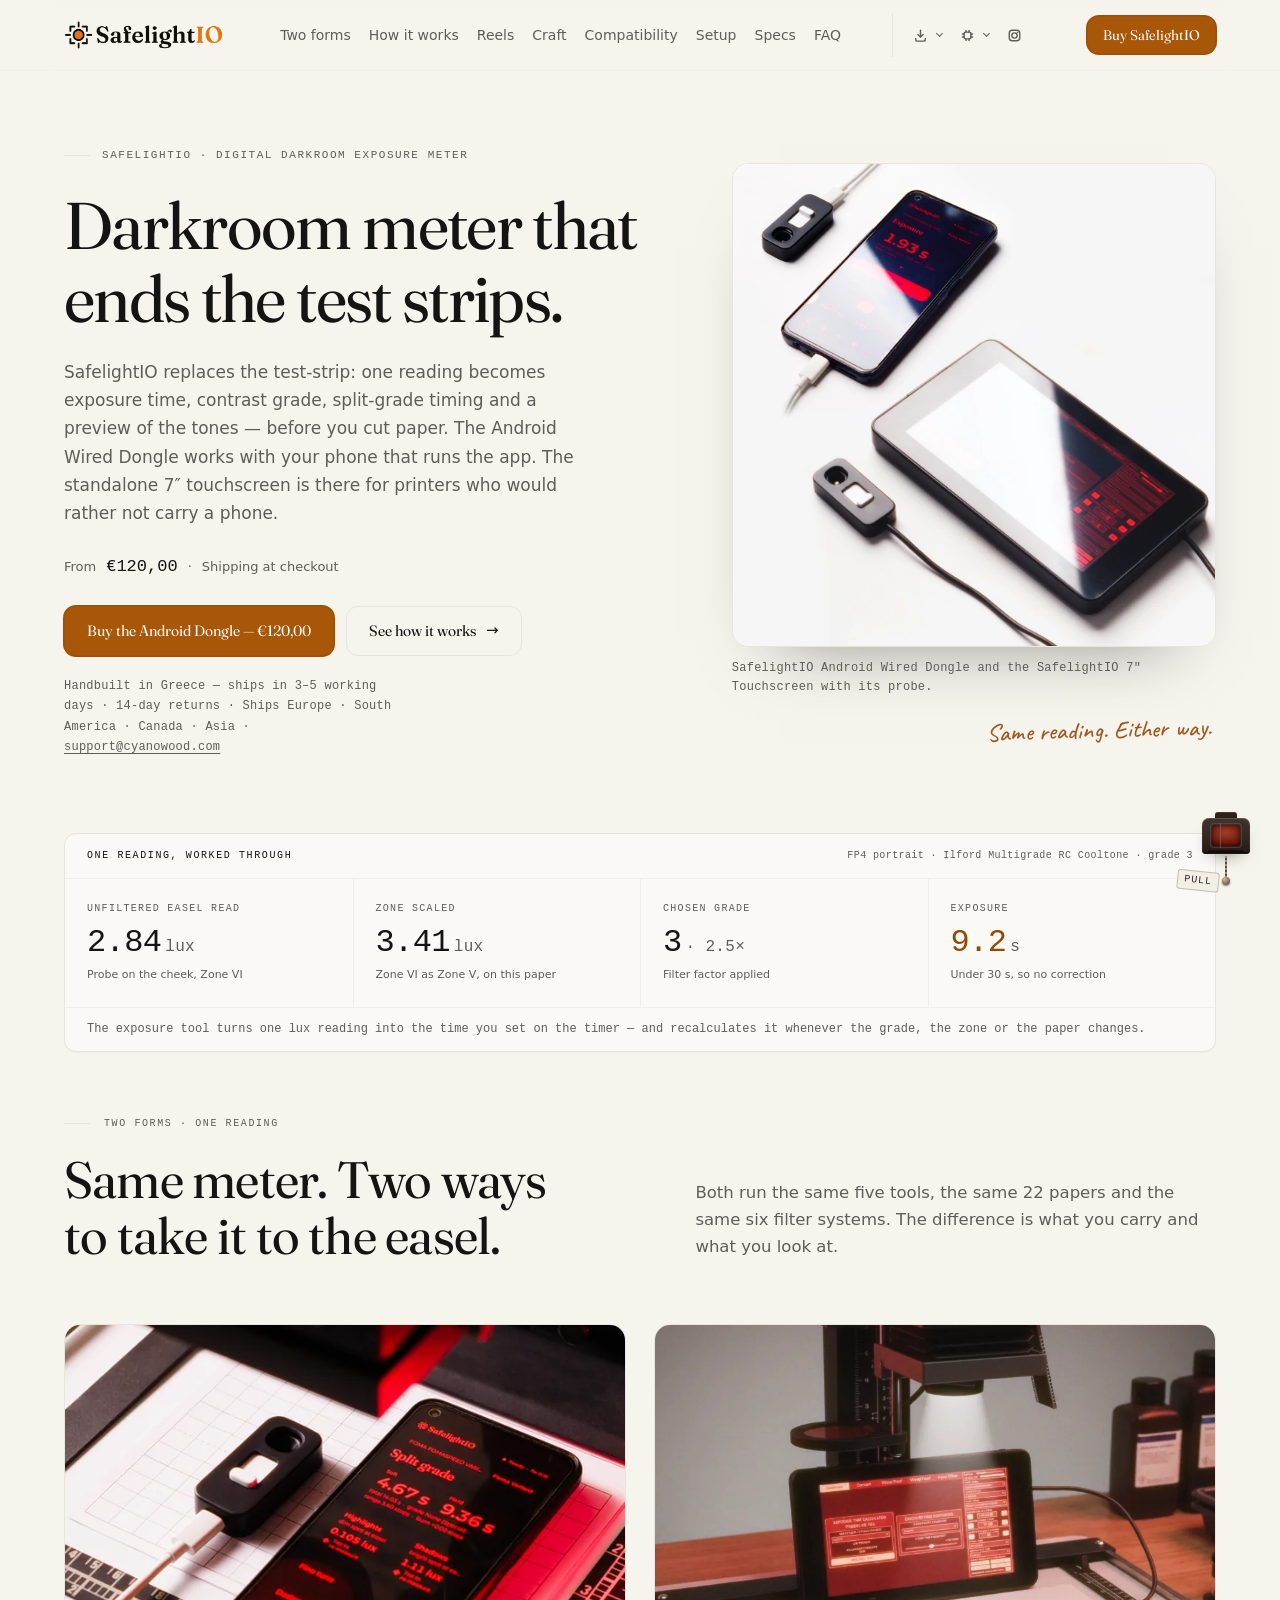
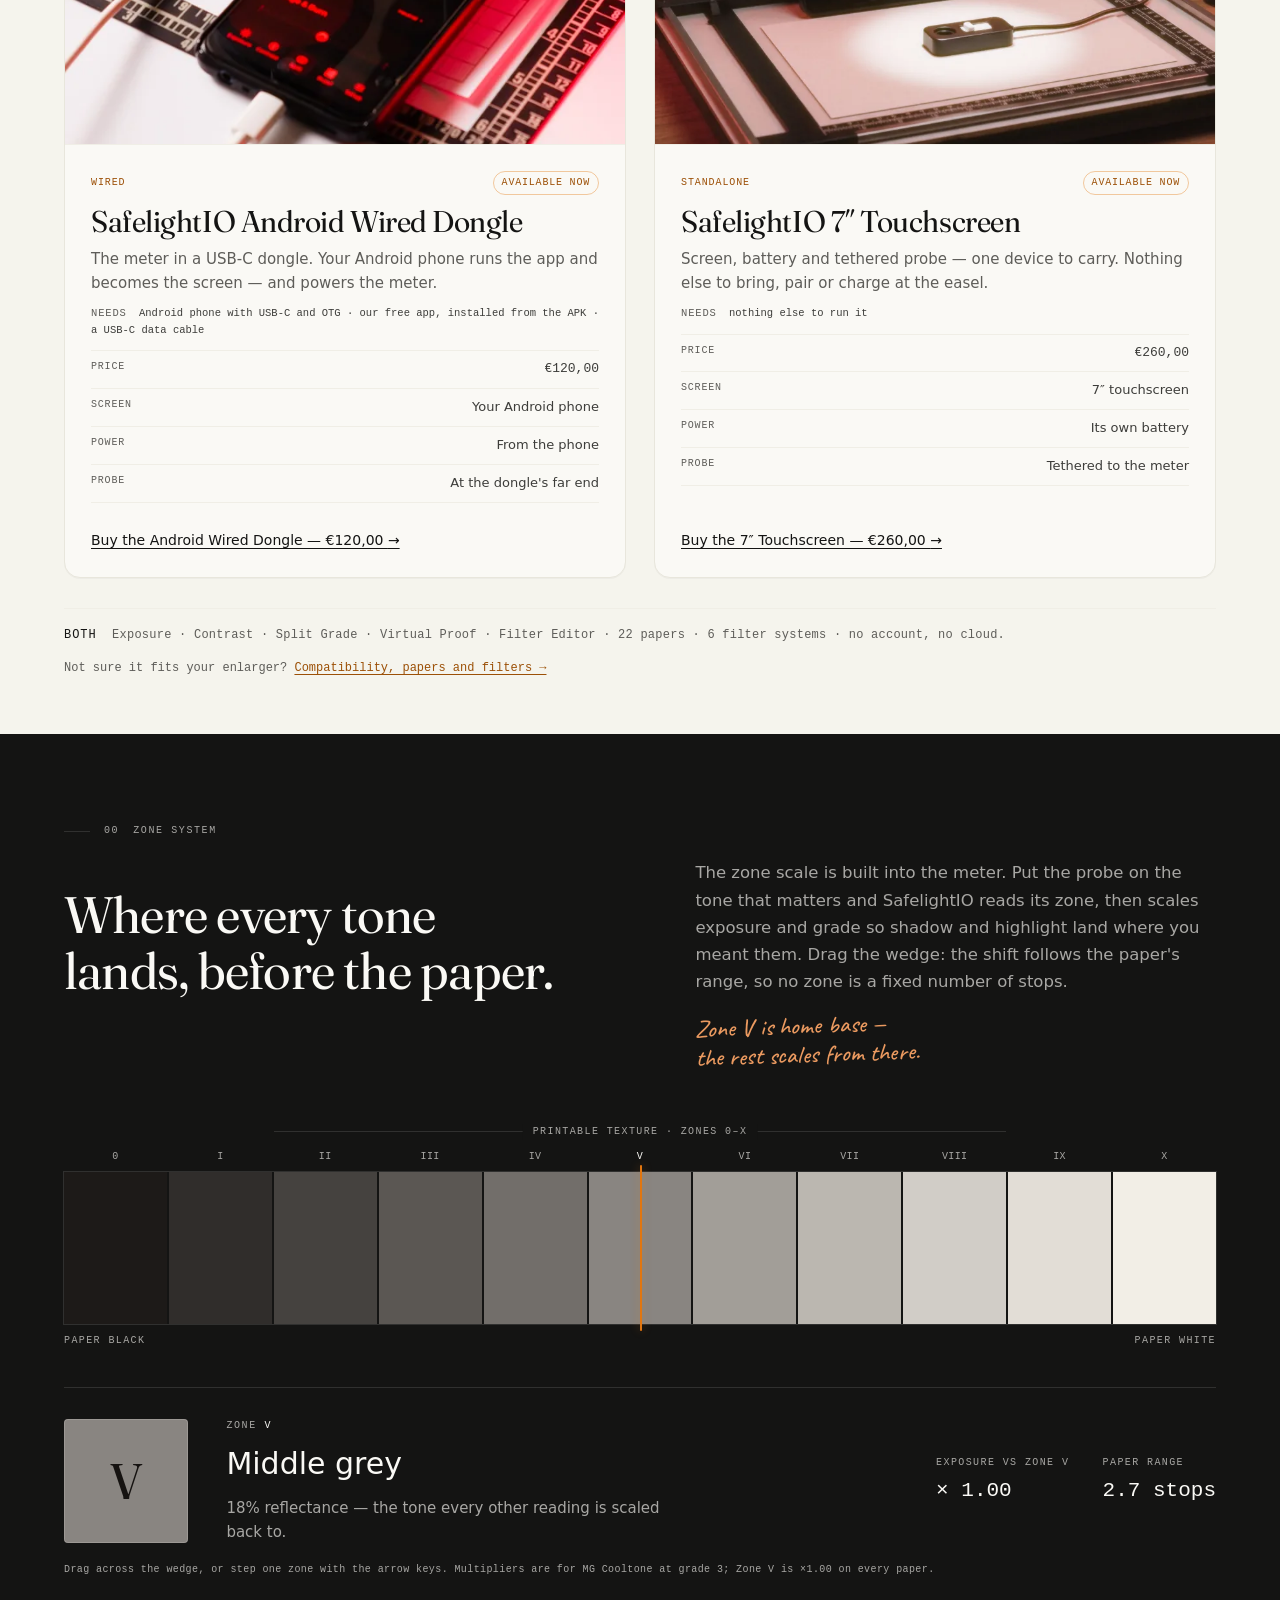
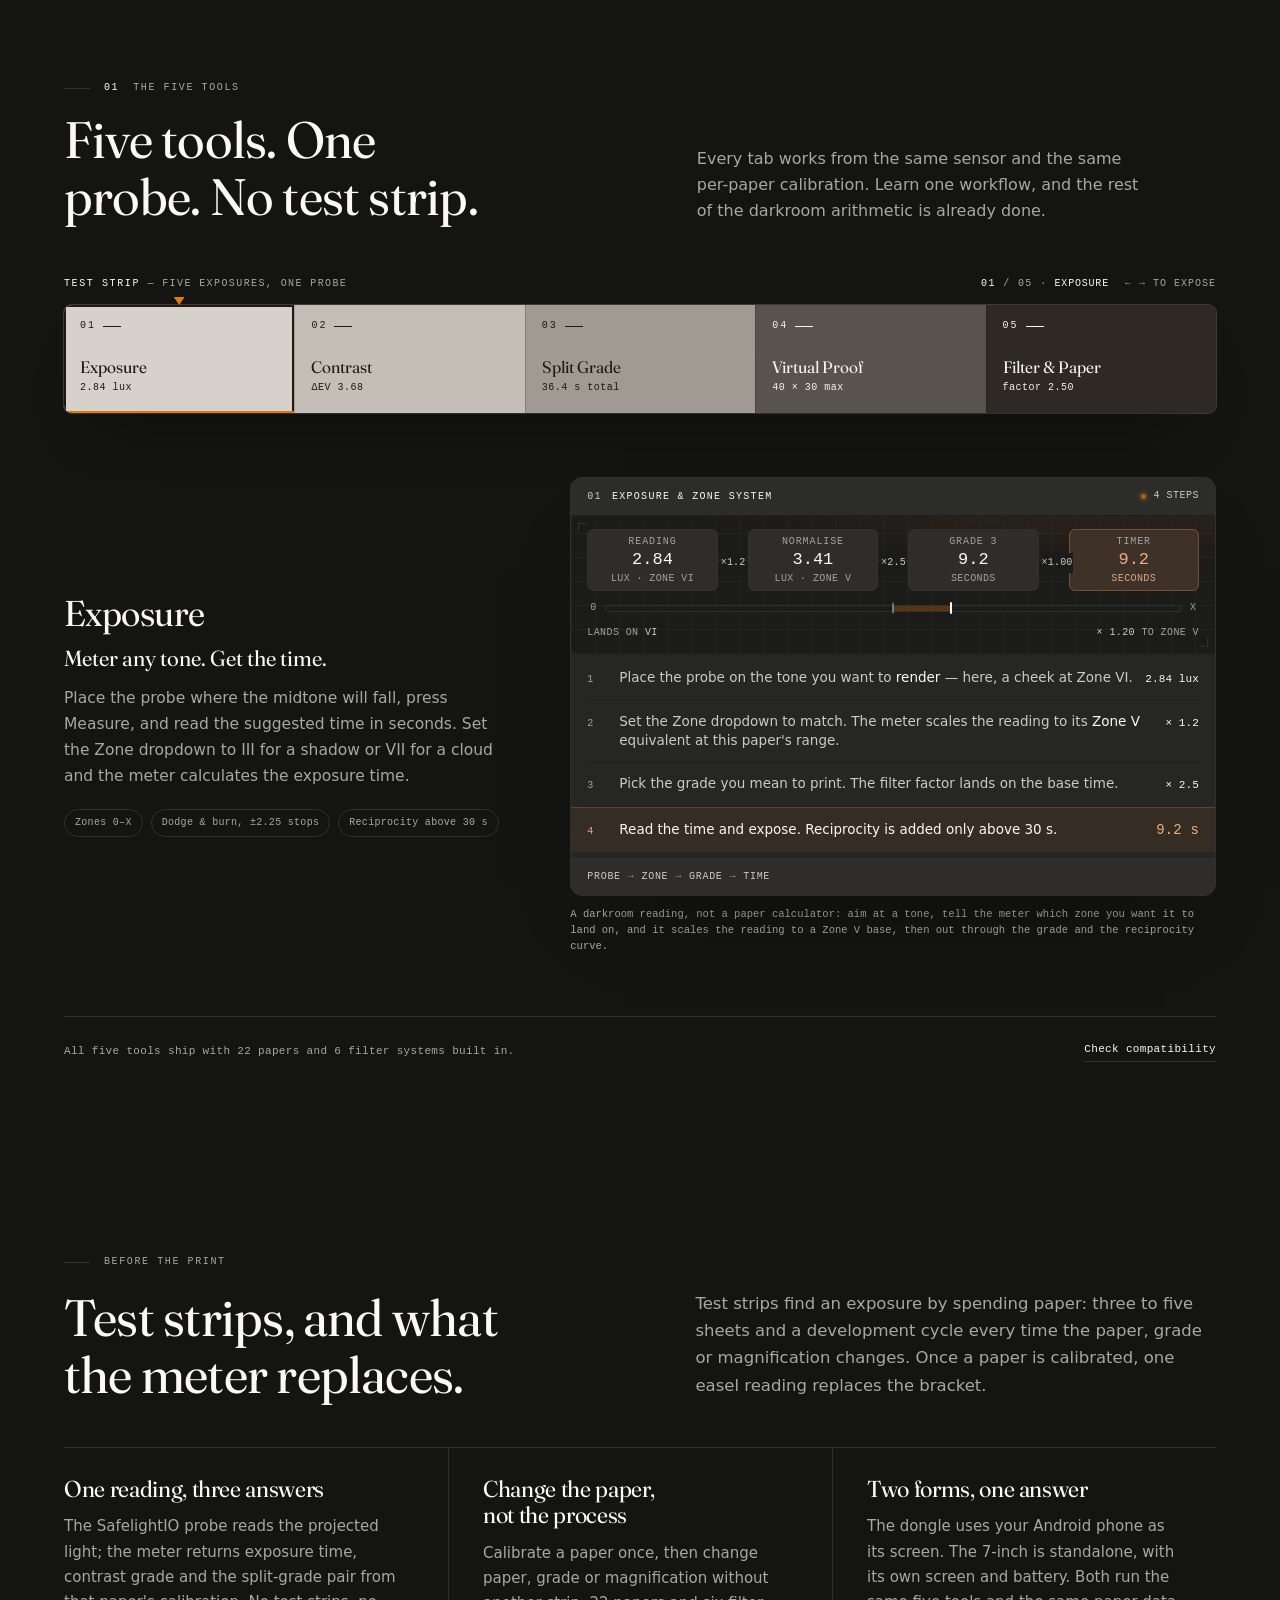
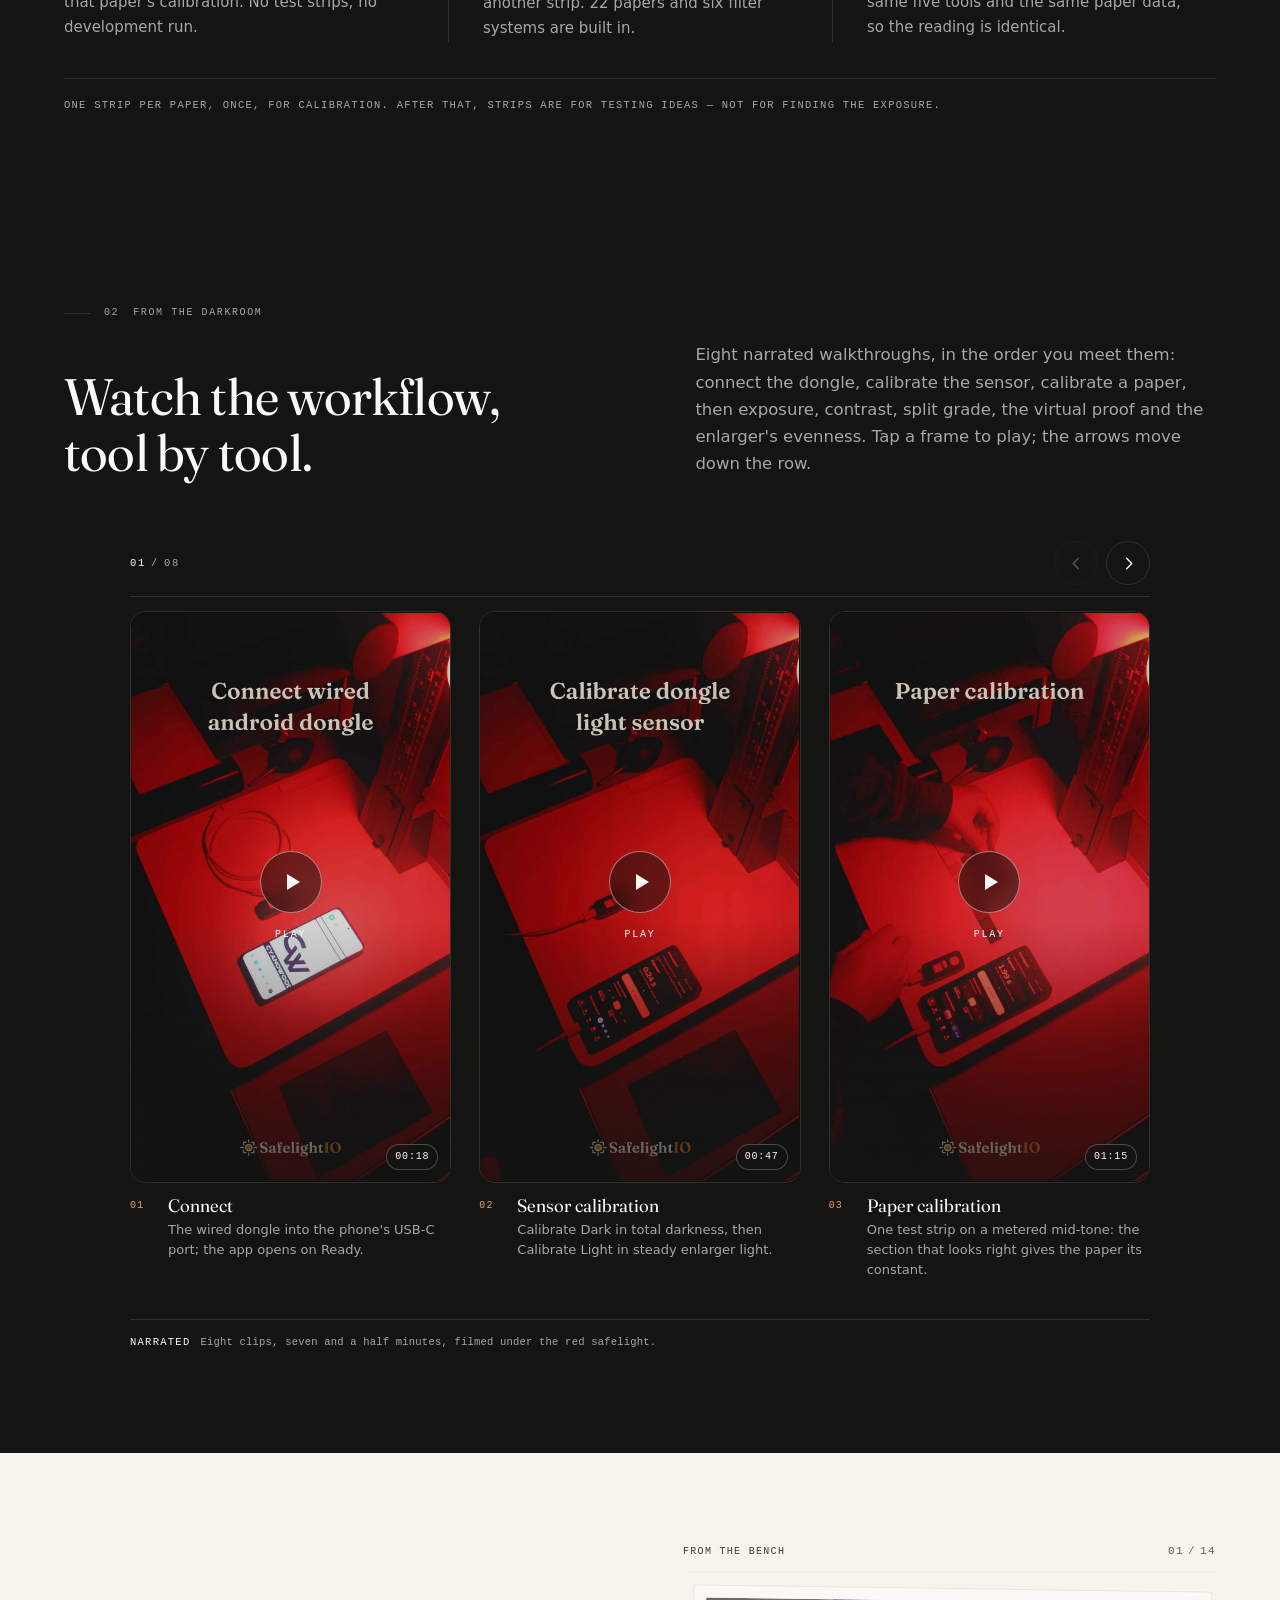
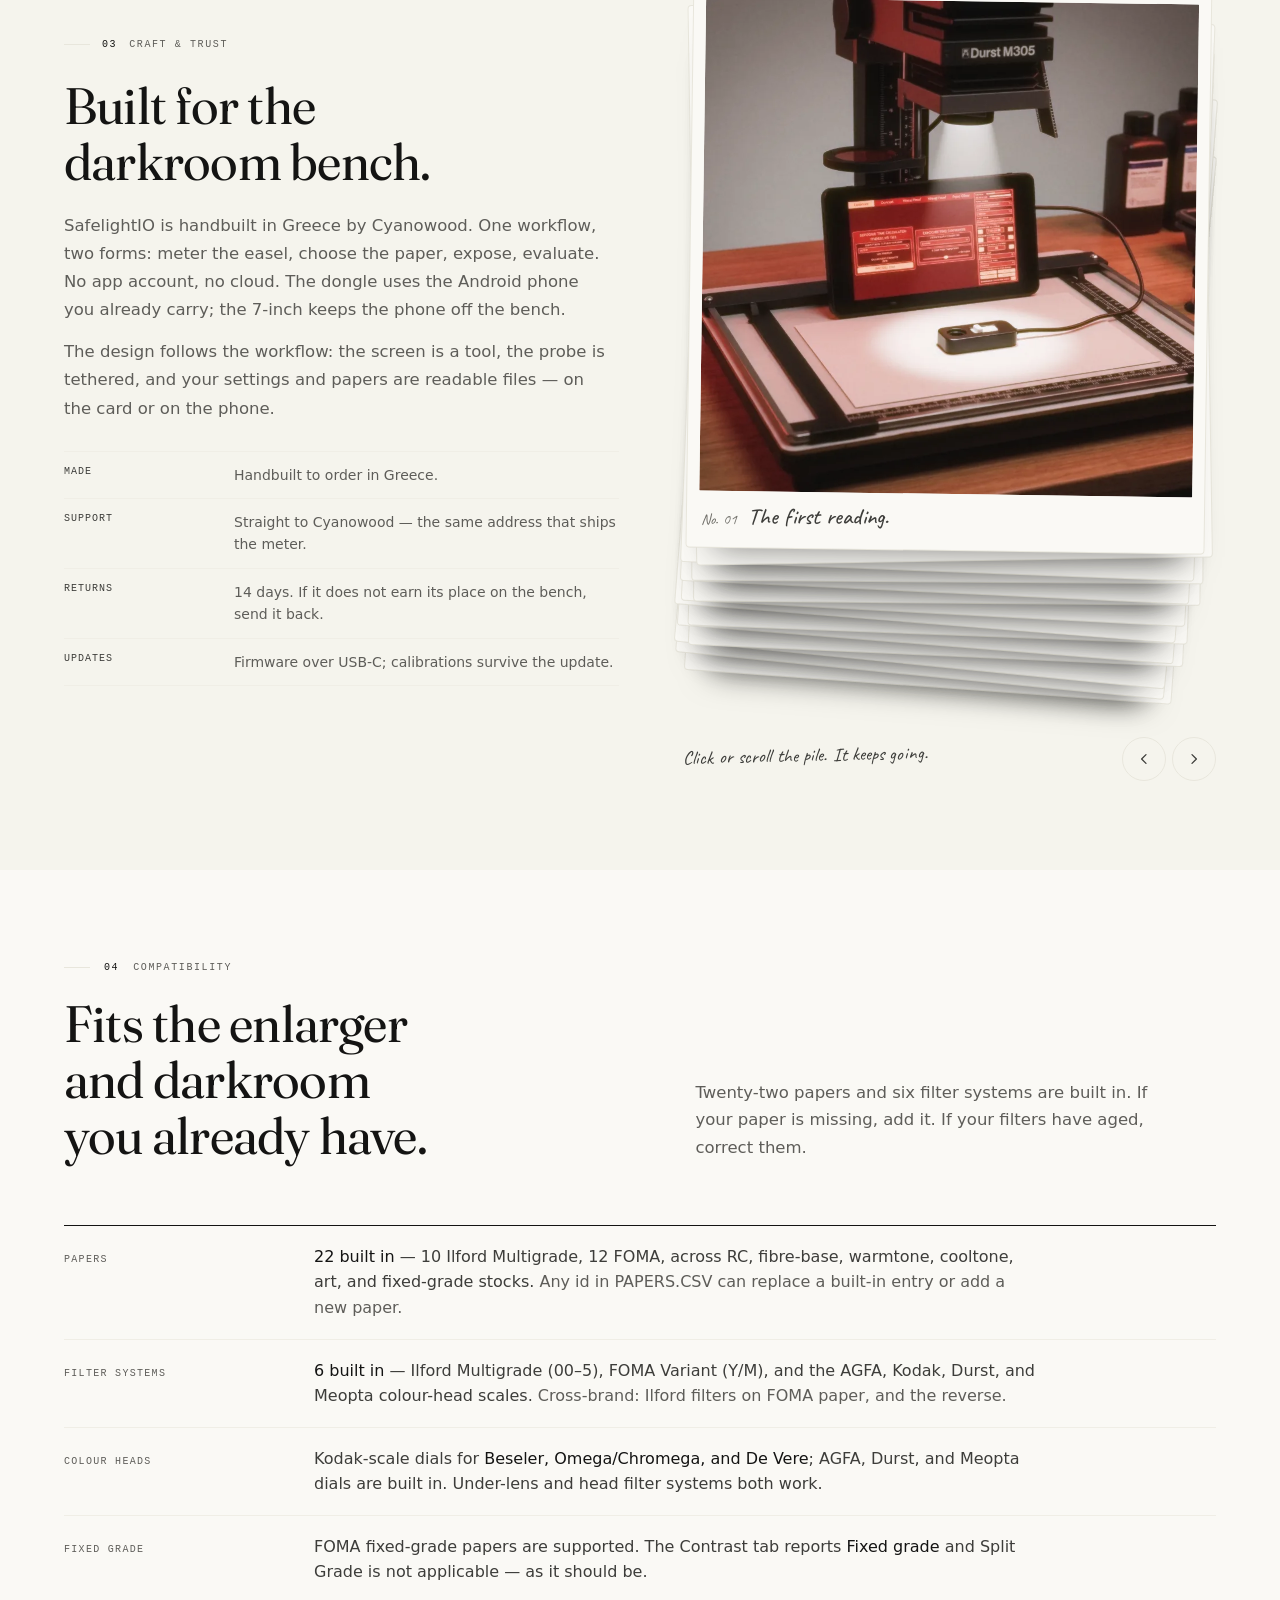
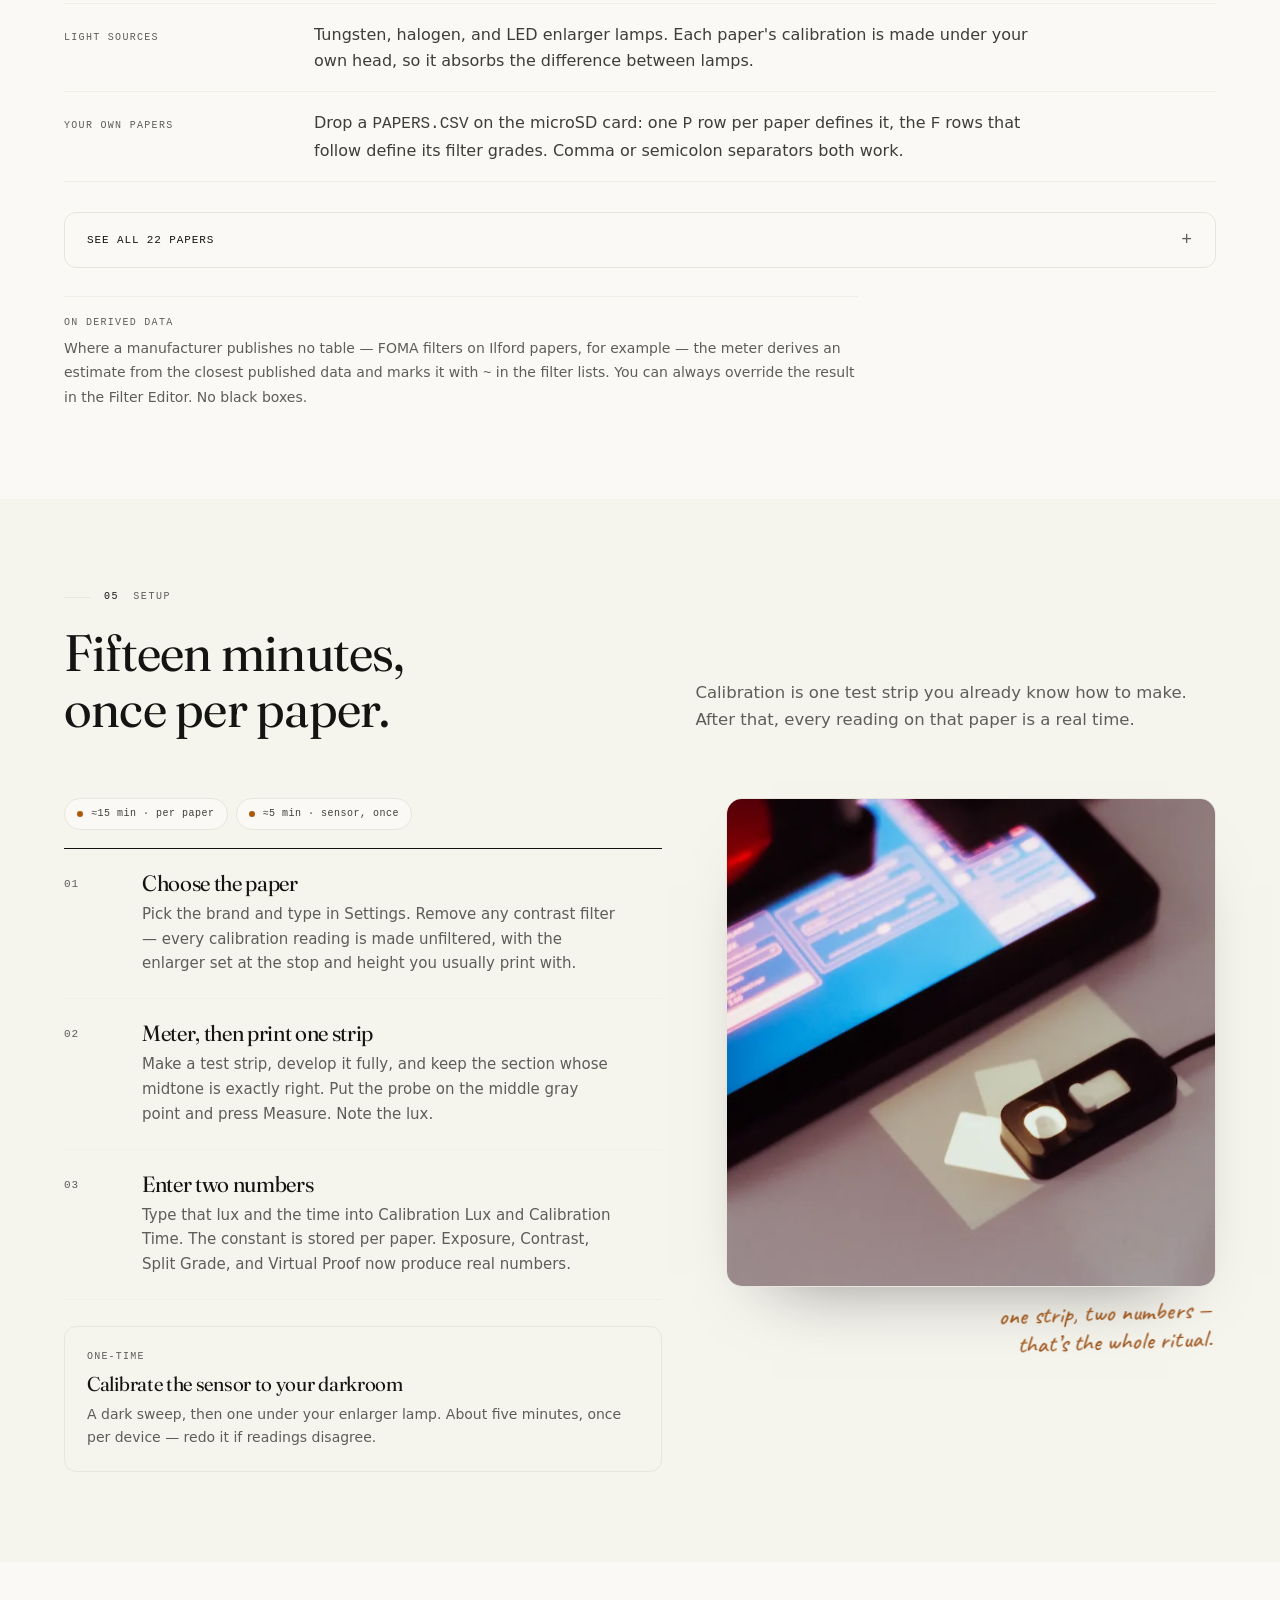
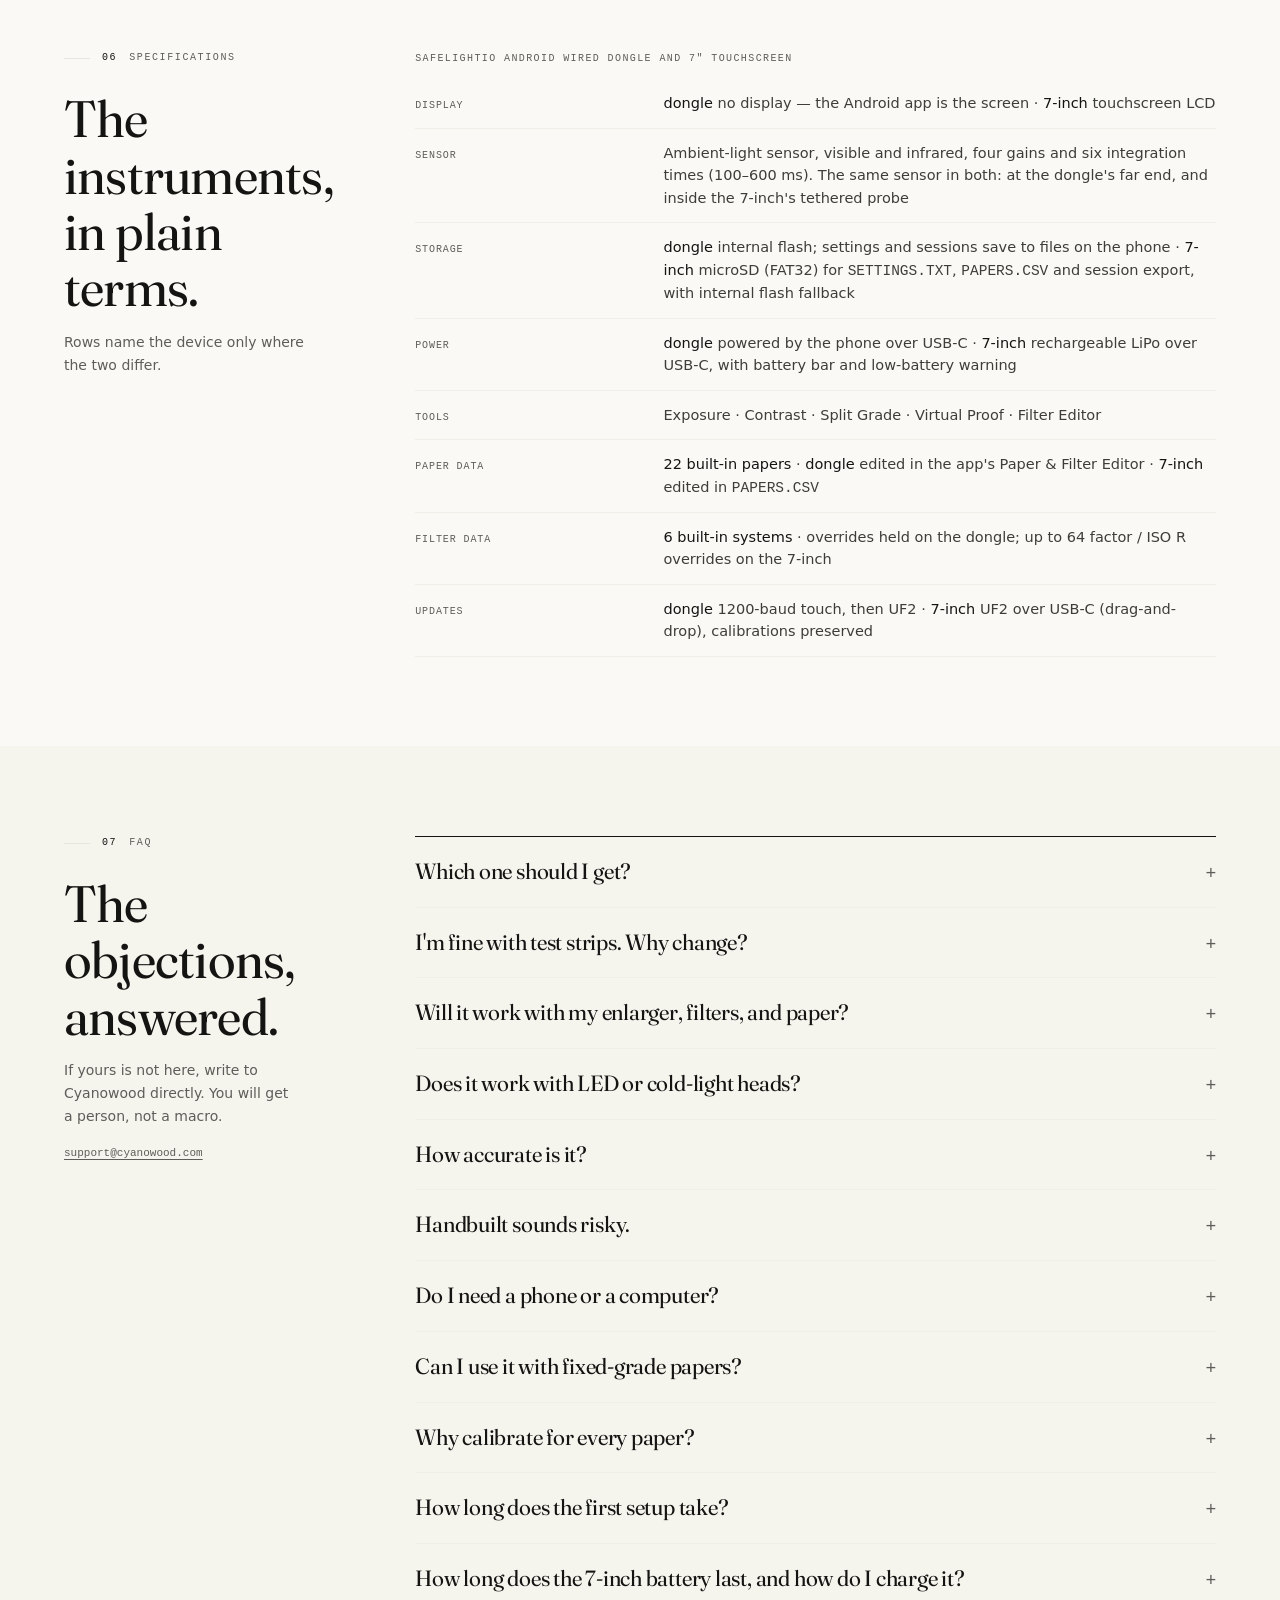
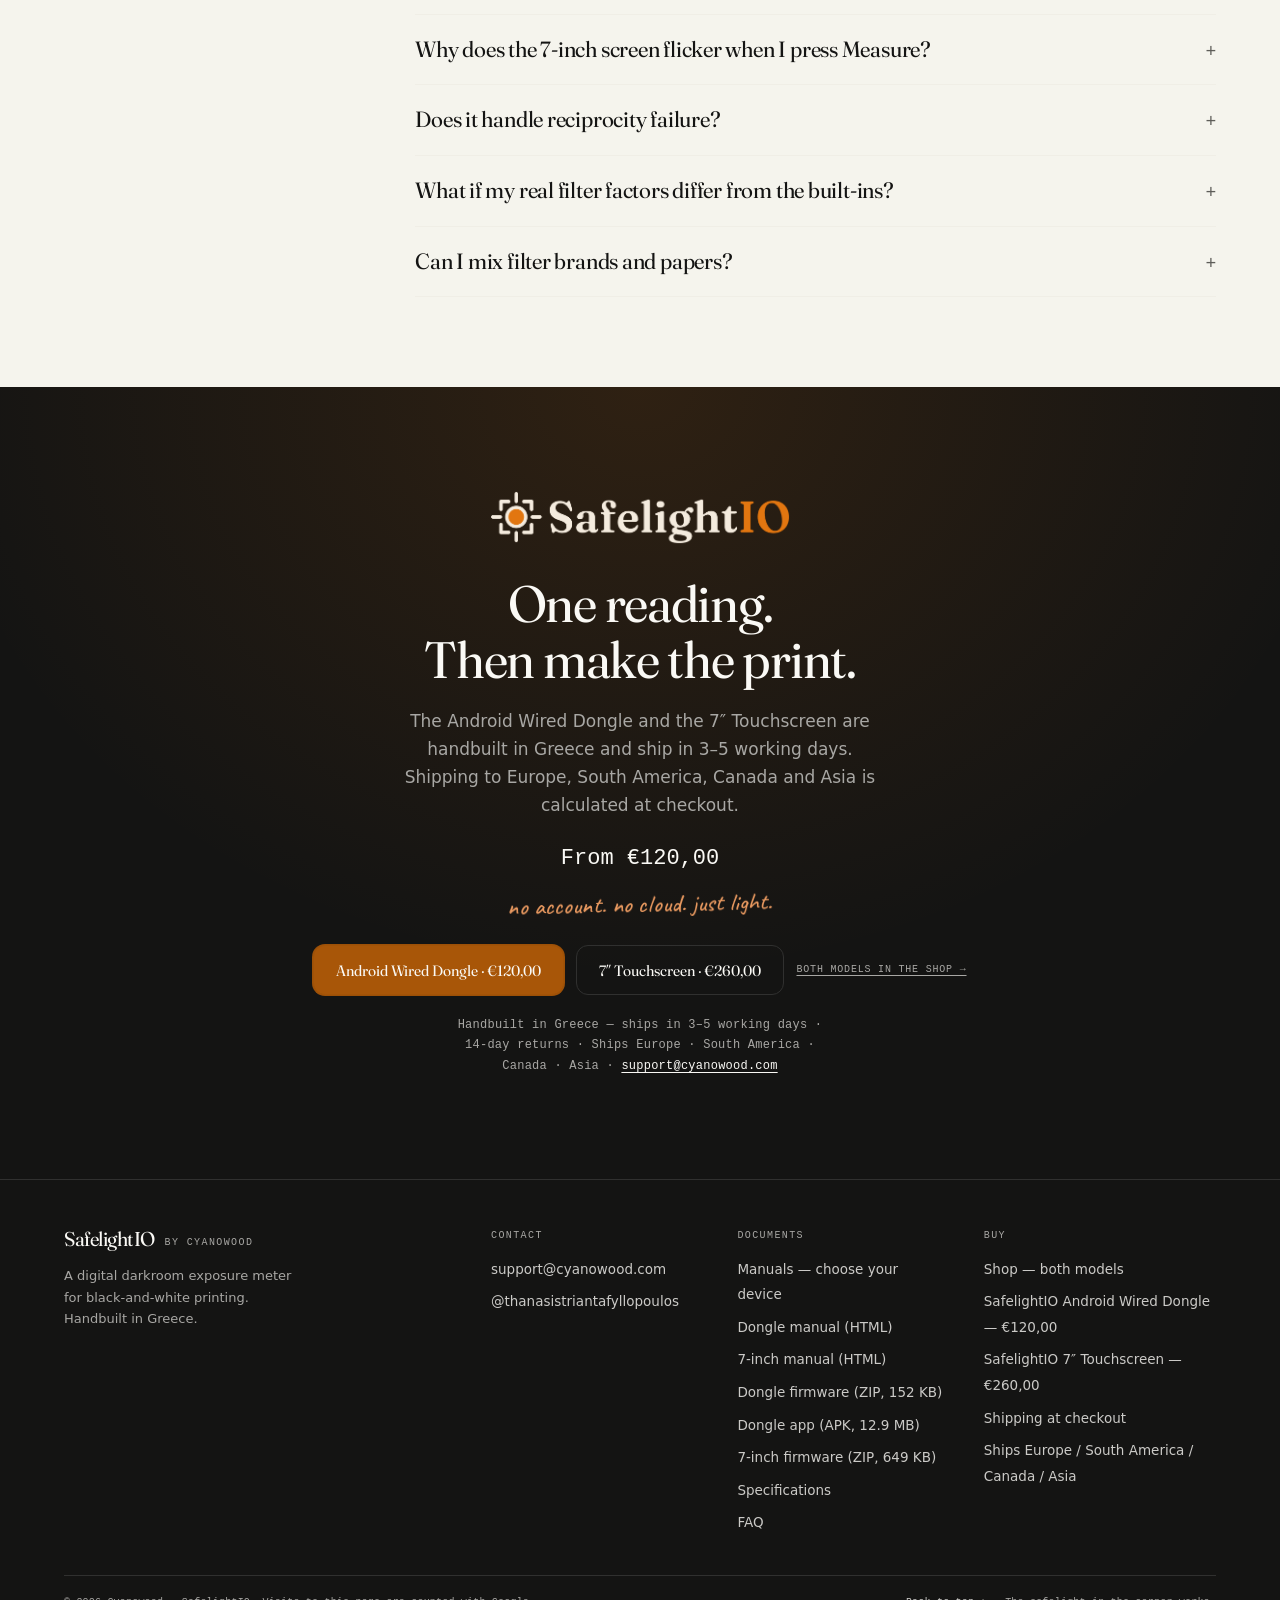
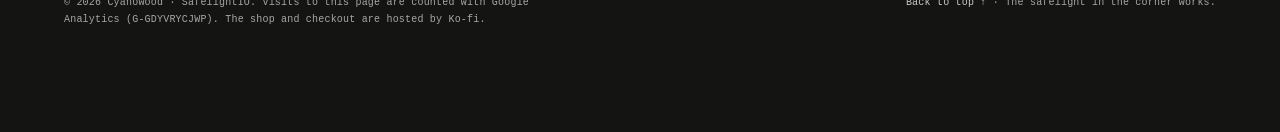
==== commit a32271cc: "Drop the sensor part numbers from the specs TSL2591 / TSL25911FN are sourcing details, not buying ar" ====
--- a/index.html
+++ b/index.html
@@ -3424,7 +3424,7 @@
       "additionalProperty": [
         { "@type": "PropertyValue", "name": "Form", "value": "Android Wired Dongle" },
         { "@type": "PropertyValue", "name": "Display", "value": "None — the Android app is the screen" },
-        { "@type": "PropertyValue", "name": "Sensor", "value": "TSL2591 lux sensor" },
+        { "@type": "PropertyValue", "name": "Sensor", "value": "Lux sensor, visible and infrared" },
         { "@type": "PropertyValue", "name": "Storage", "value": "Internal flash; settings and sessions on the phone" },
         { "@type": "PropertyValue", "name": "Papers", "value": "22 built in" },
         { "@type": "PropertyValue", "name": "Filter systems", "value": "6 built in" },
@@ -3456,7 +3456,7 @@
       "additionalProperty": [
         { "@type": "PropertyValue", "name": "Form", "value": "7″ Touchscreen (standalone)" },
         { "@type": "PropertyValue", "name": "Display", "value": "7″ touchscreen" },
-        { "@type": "PropertyValue", "name": "Sensor", "value": "TSL2591 lux sensor (TSL25911FN in the 7-inch probe)" },
+        { "@type": "PropertyValue", "name": "Sensor", "value": "Lux sensor, visible and infrared, in the tethered probe" },
         { "@type": "PropertyValue", "name": "Storage", "value": "7-inch microSD with internal flash fallback" },
         { "@type": "PropertyValue", "name": "Papers", "value": "22 built in" },
         { "@type": "PropertyValue", "name": "Filter systems", "value": "6 built in" },
@@ -4848,7 +4848,7 @@
             <caption>SafelightIO Android Wired Dongle and 7″ Touchscreen</caption>
             <tbody>
               <tr><th scope="row">Display</th><td><strong>dongle</strong> no display — the Android app is the screen · <strong>7-inch</strong> touchscreen LCD</td></tr>
-              <tr><th scope="row">Sensor</th><td>Ambient-light sensor, visible and infrared, four gains and six integration times (100–600 ms): TSL2591 at the dongle's far end, TSL25911FN in the 7-inch's tethered probe</td></tr>
+              <tr><th scope="row">Sensor</th><td>Ambient-light sensor, visible and infrared, four gains and six integration times (100–600 ms). The same sensor in both: at the dongle's far end, and inside the 7-inch's tethered probe</td></tr>
               <tr><th scope="row">Storage</th><td><strong>dongle</strong> internal flash; settings and sessions save to files on the phone · <strong>7-inch</strong> microSD (FAT32) for <span class="num">SETTINGS.TXT</span>, <span class="num">PAPERS.CSV</span> and session export, with internal flash fallback</td></tr>
               <tr><th scope="row">Power</th><td><strong>dongle</strong> powered by the phone over USB-C · <strong>7-inch</strong> rechargeable LiPo over USB-C, with battery bar and low-battery warning</td></tr>
               <tr><th scope="row">Tools</th><td>Exposure · Contrast · Split Grade · Virtual Proof · Filter Editor</td></tr>
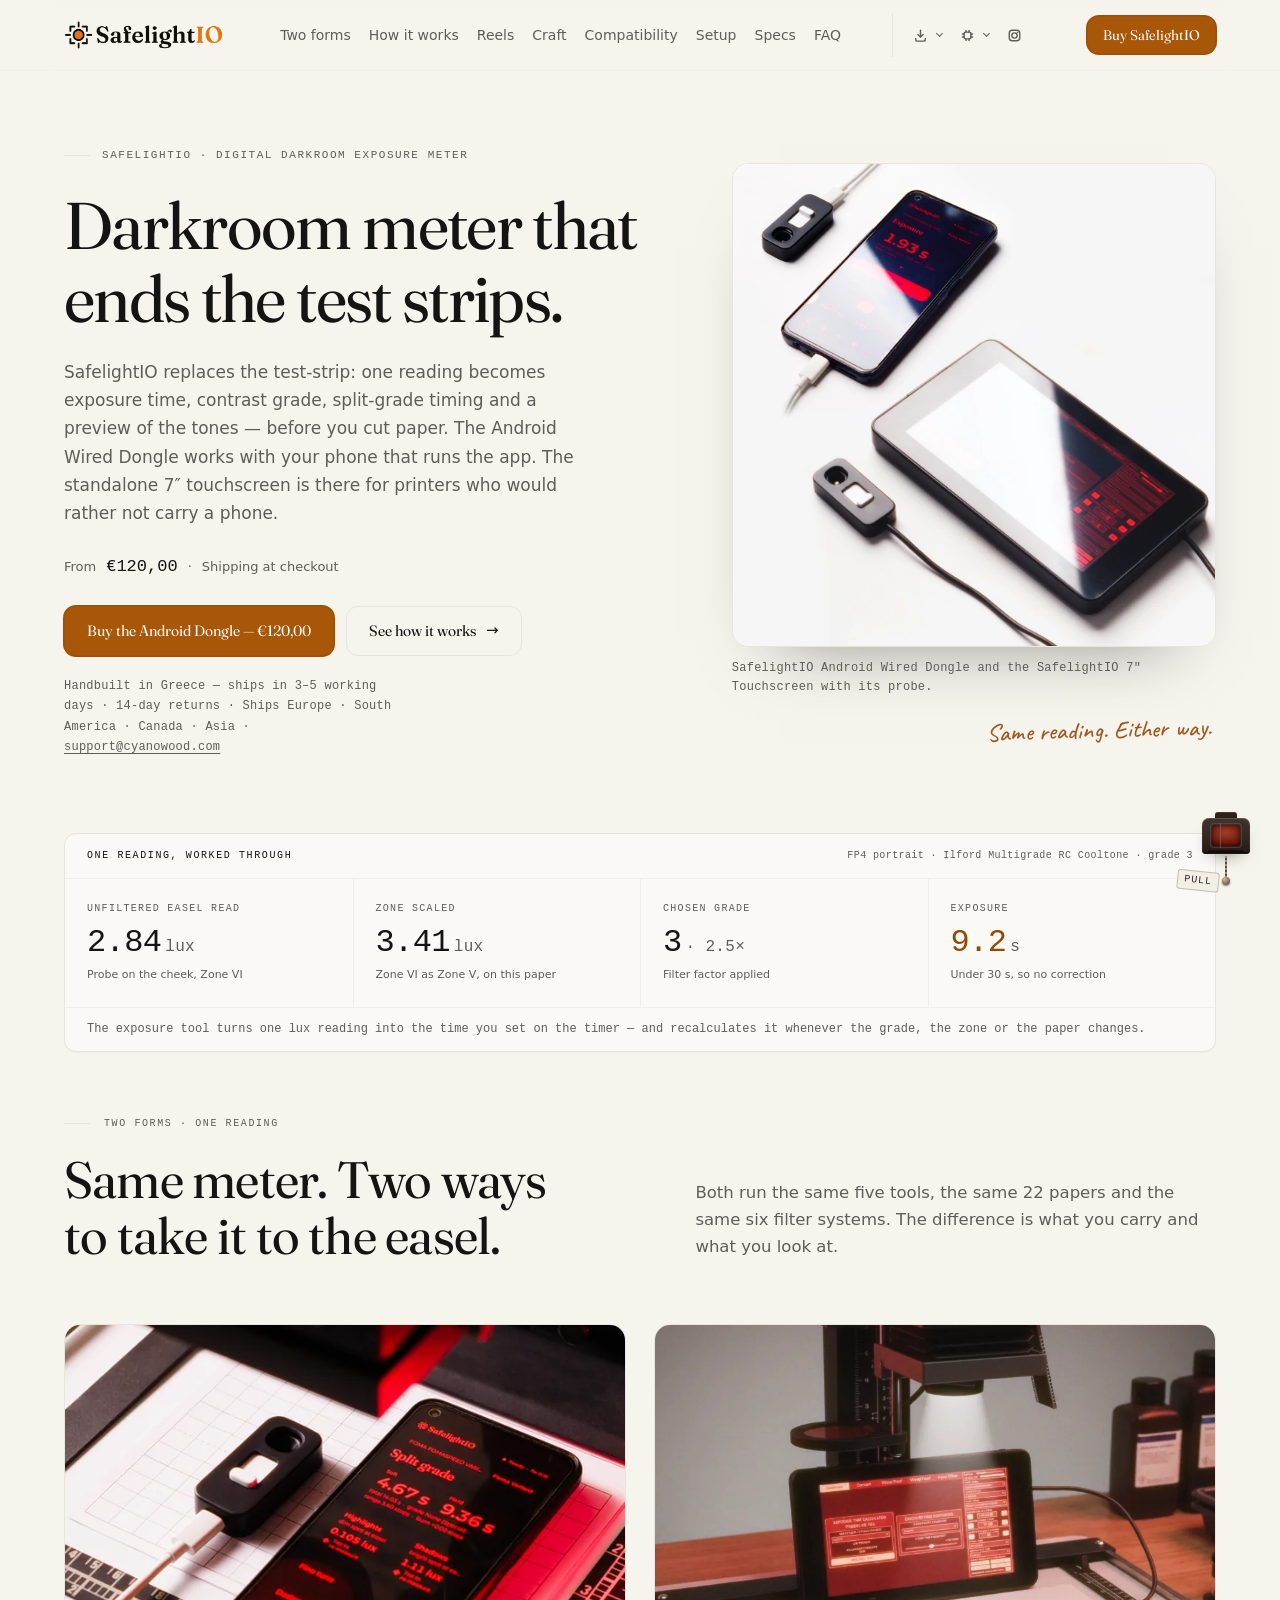
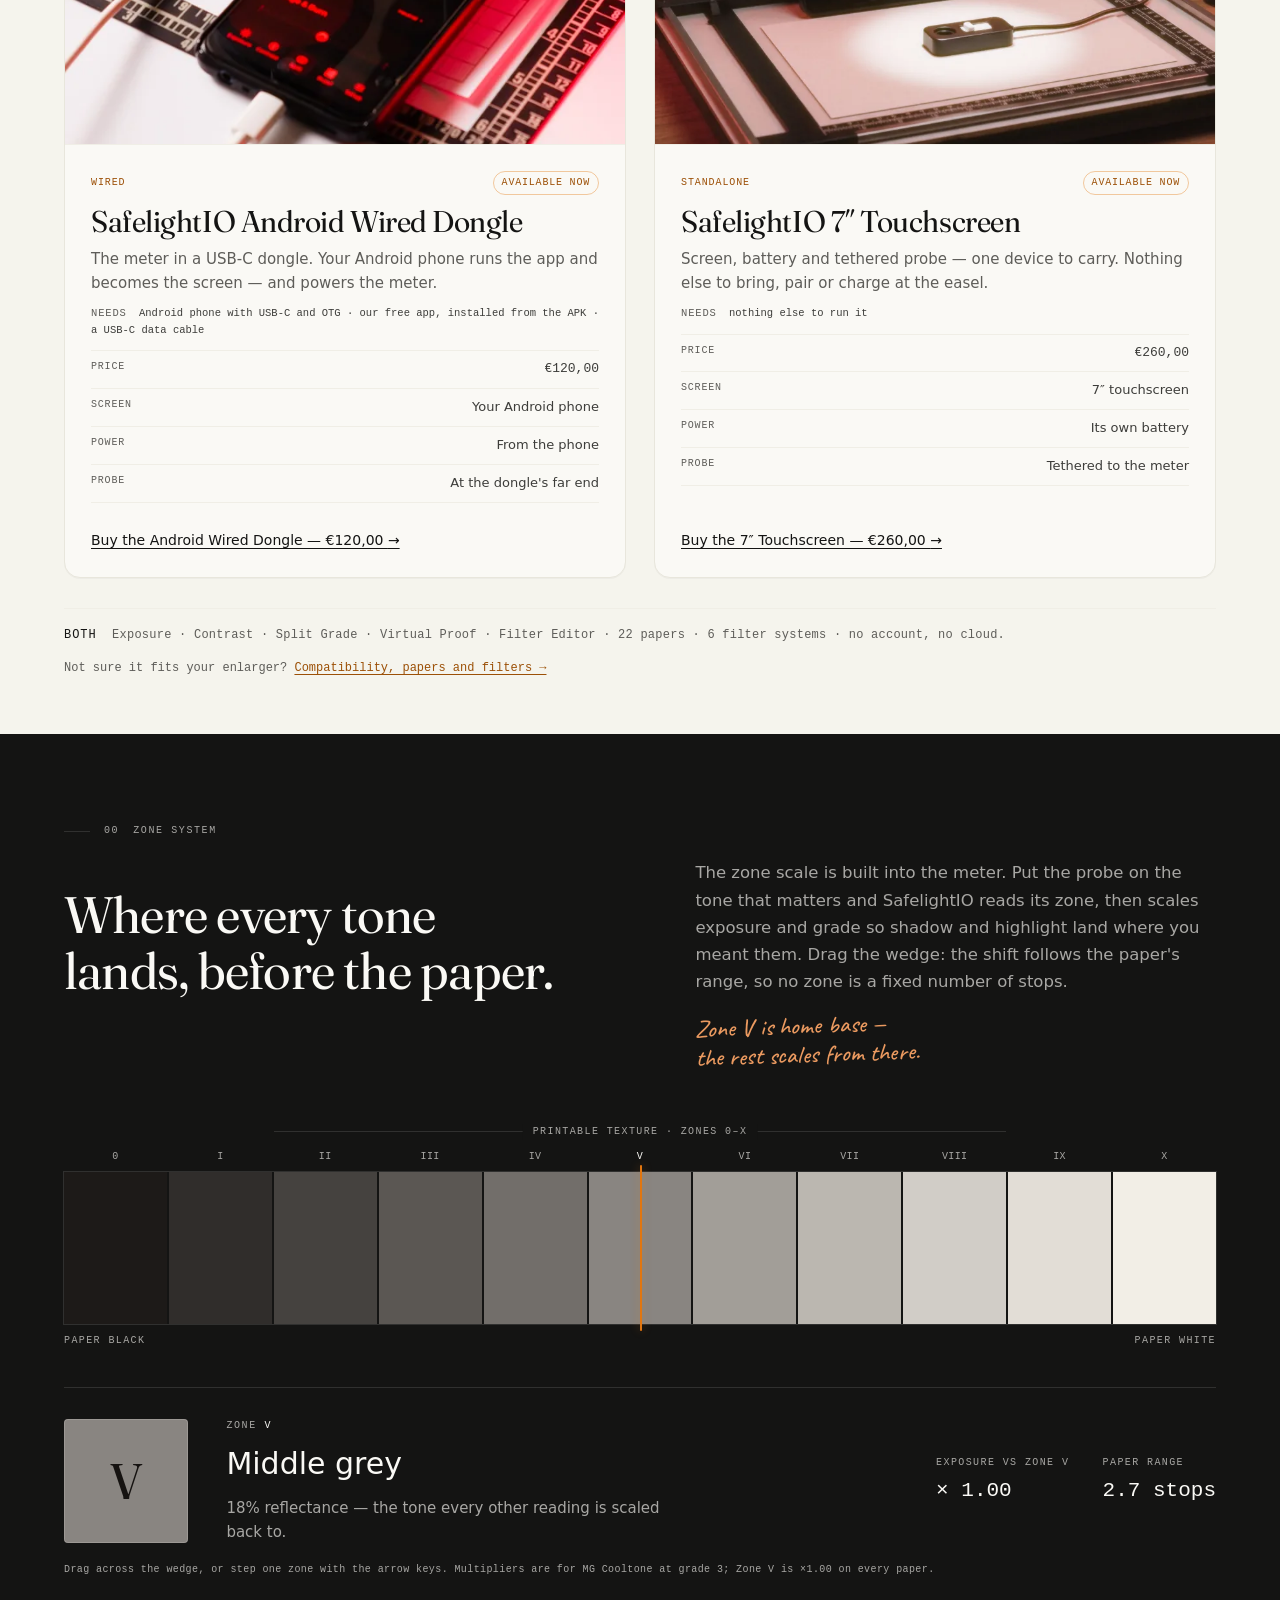
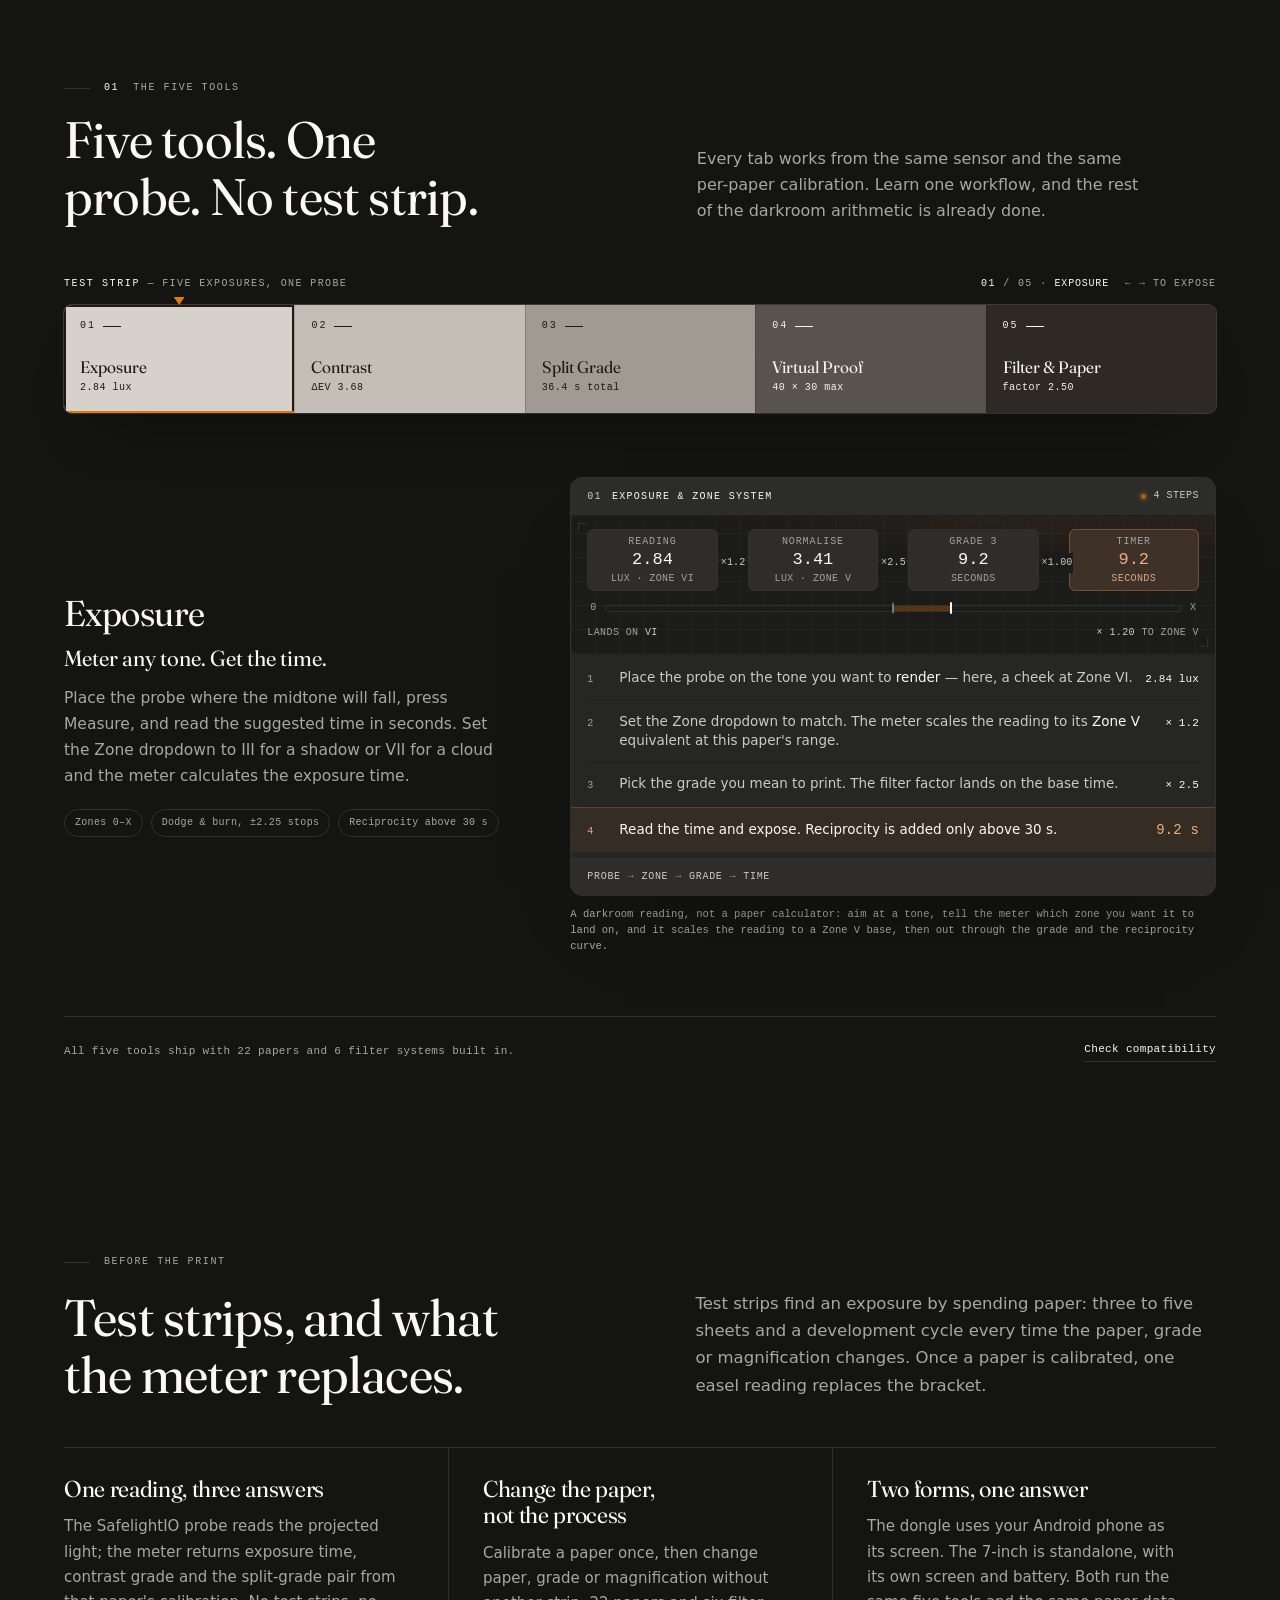
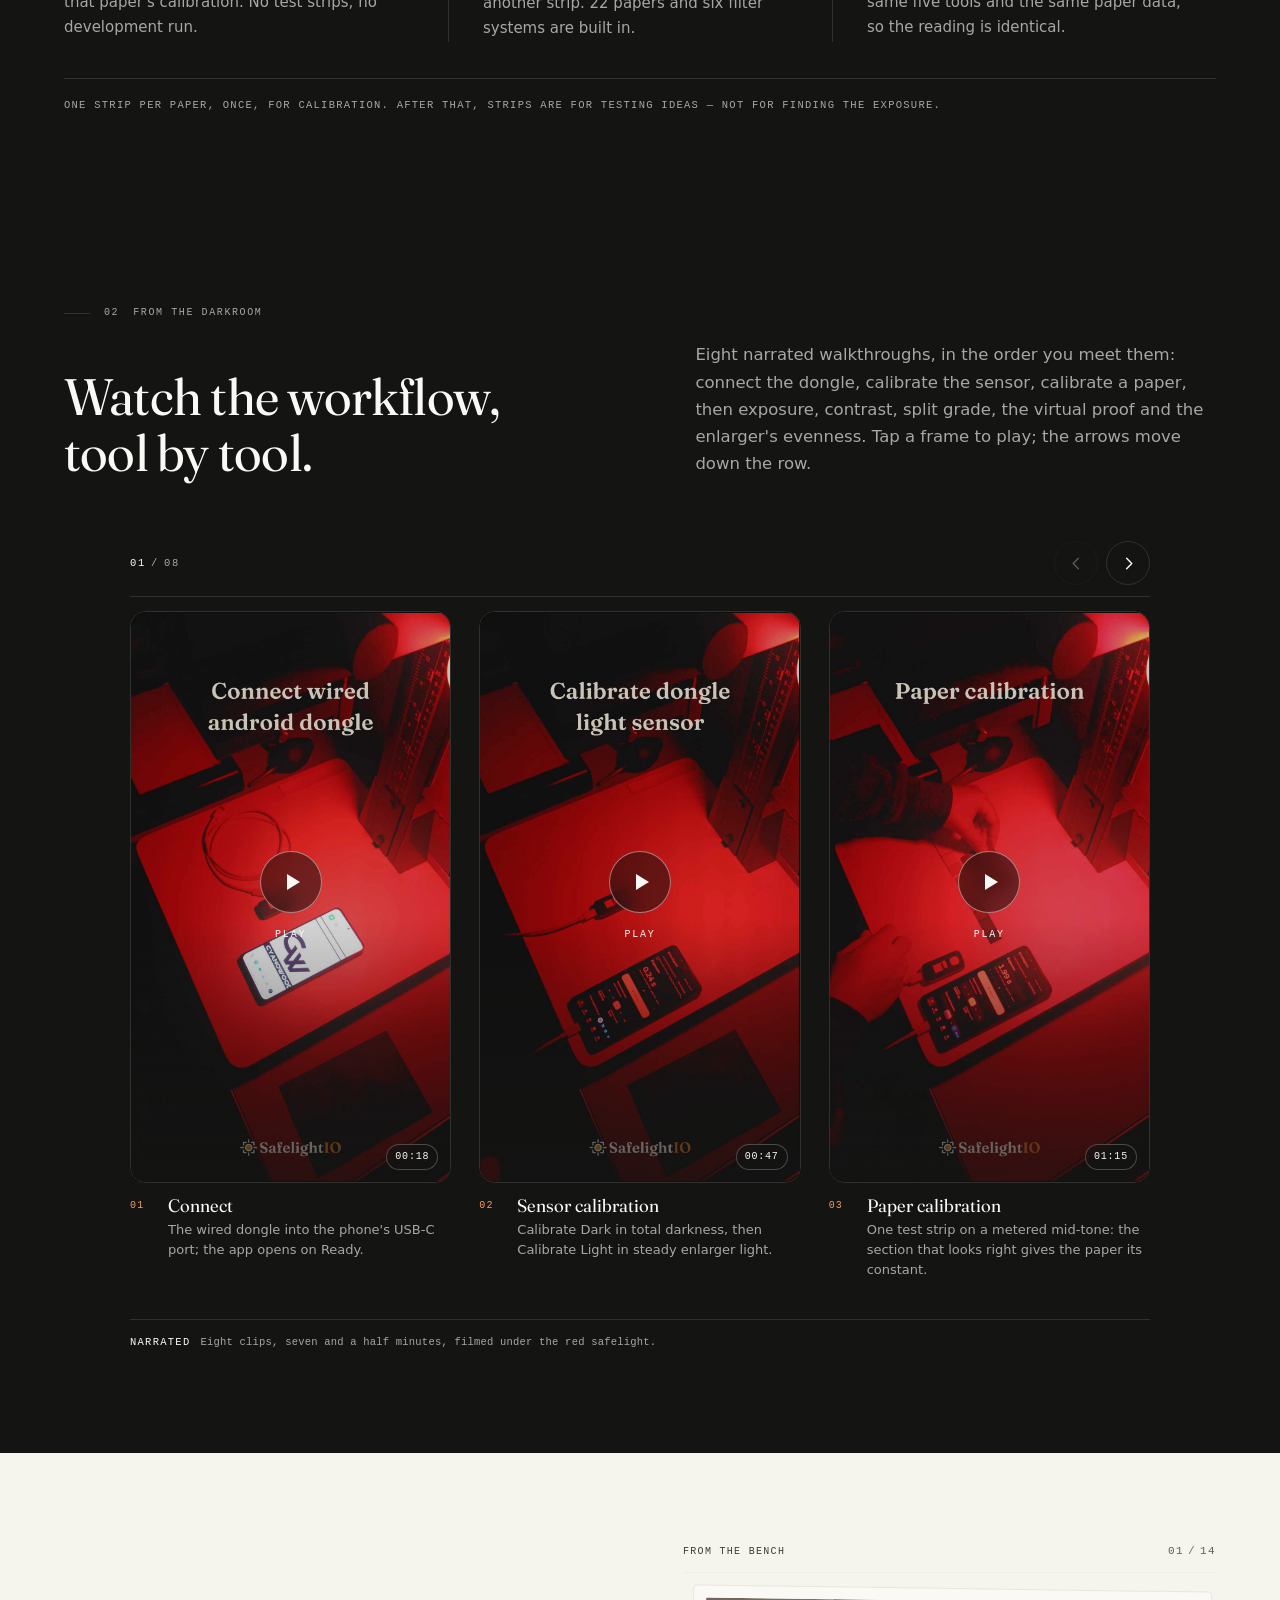
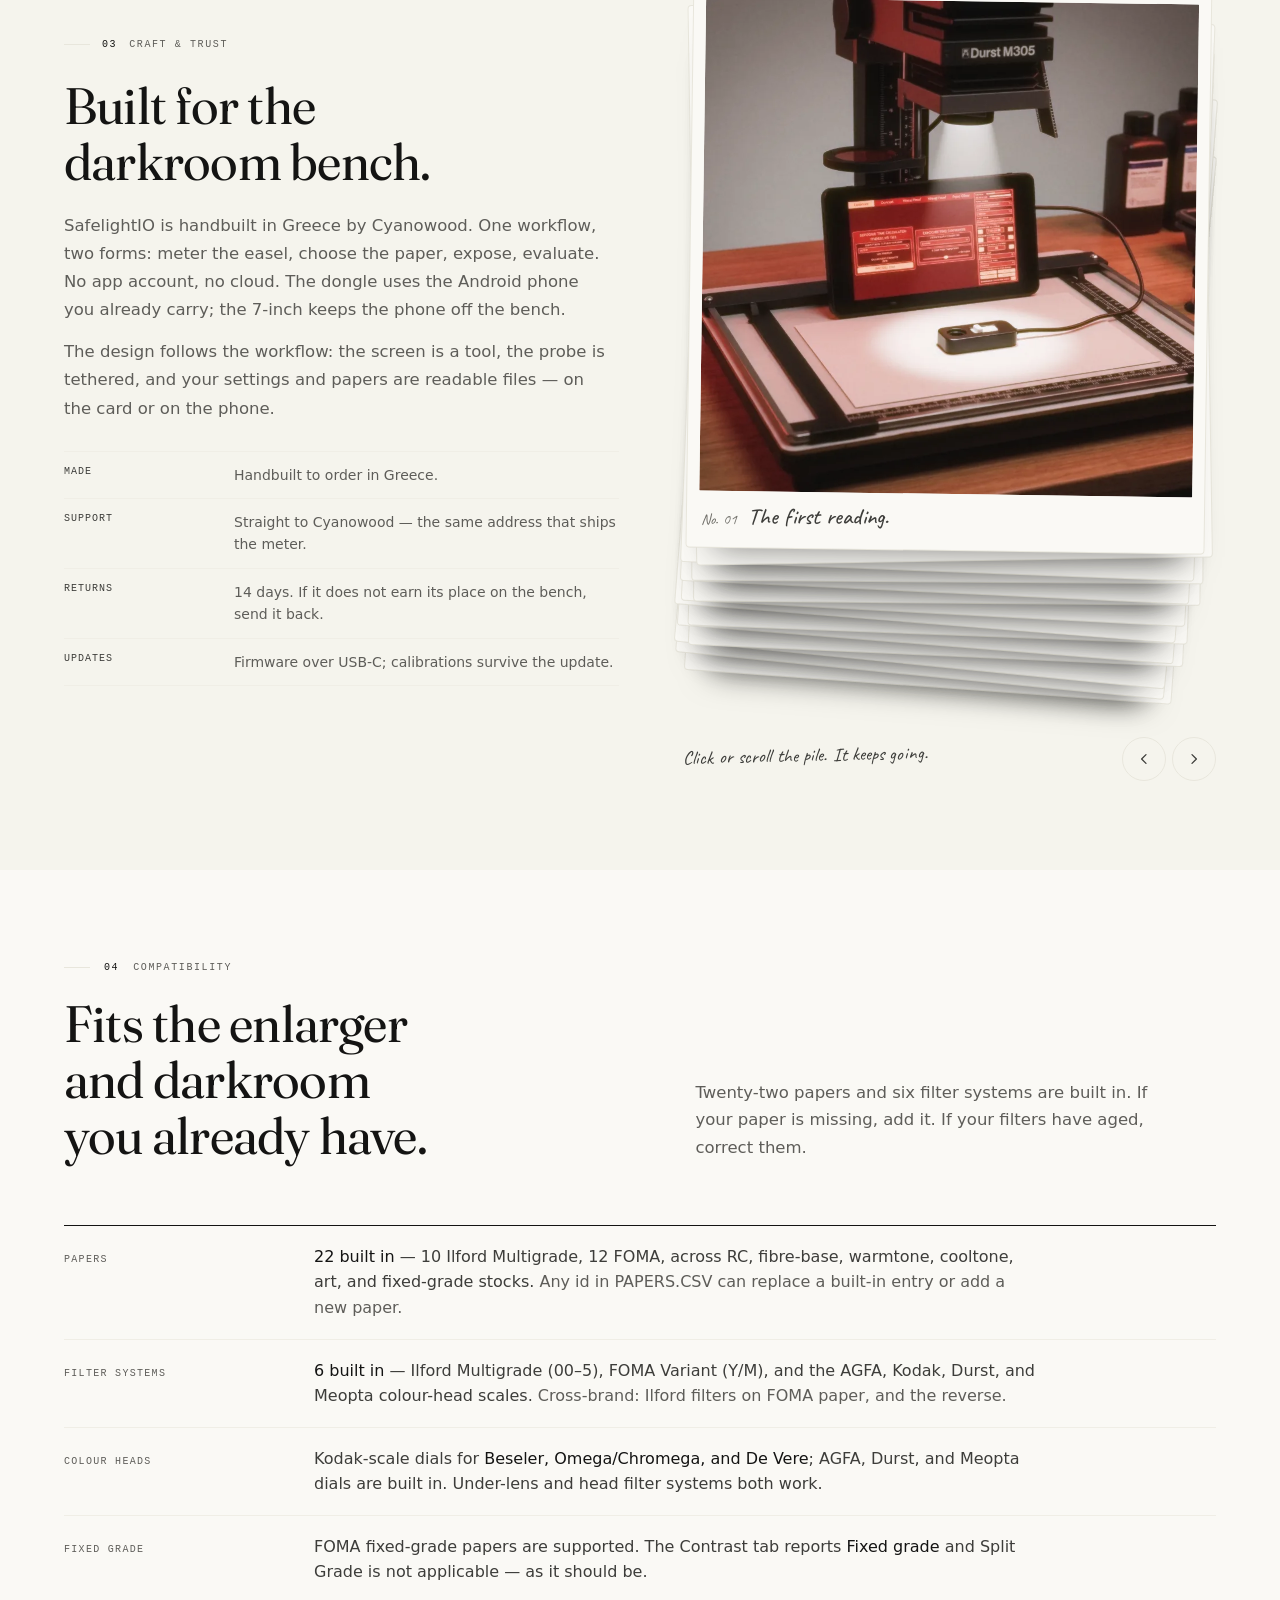
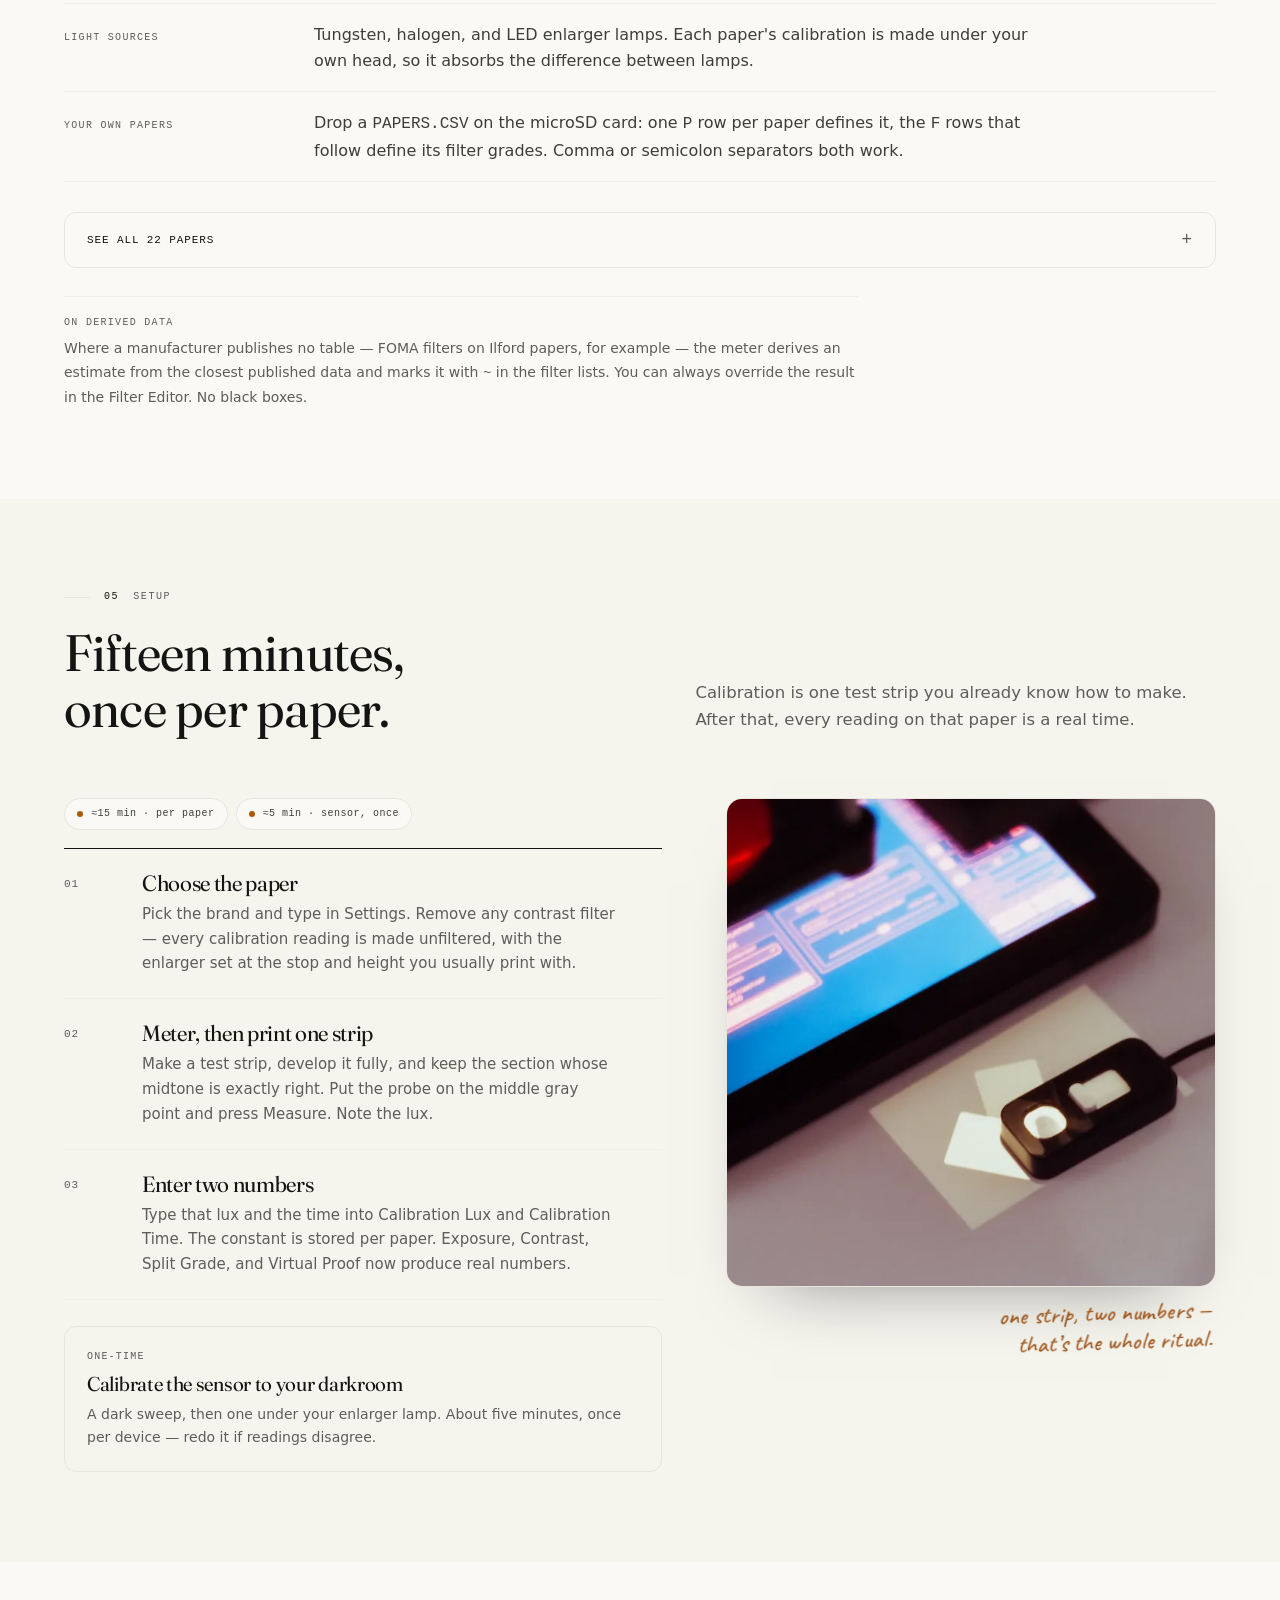
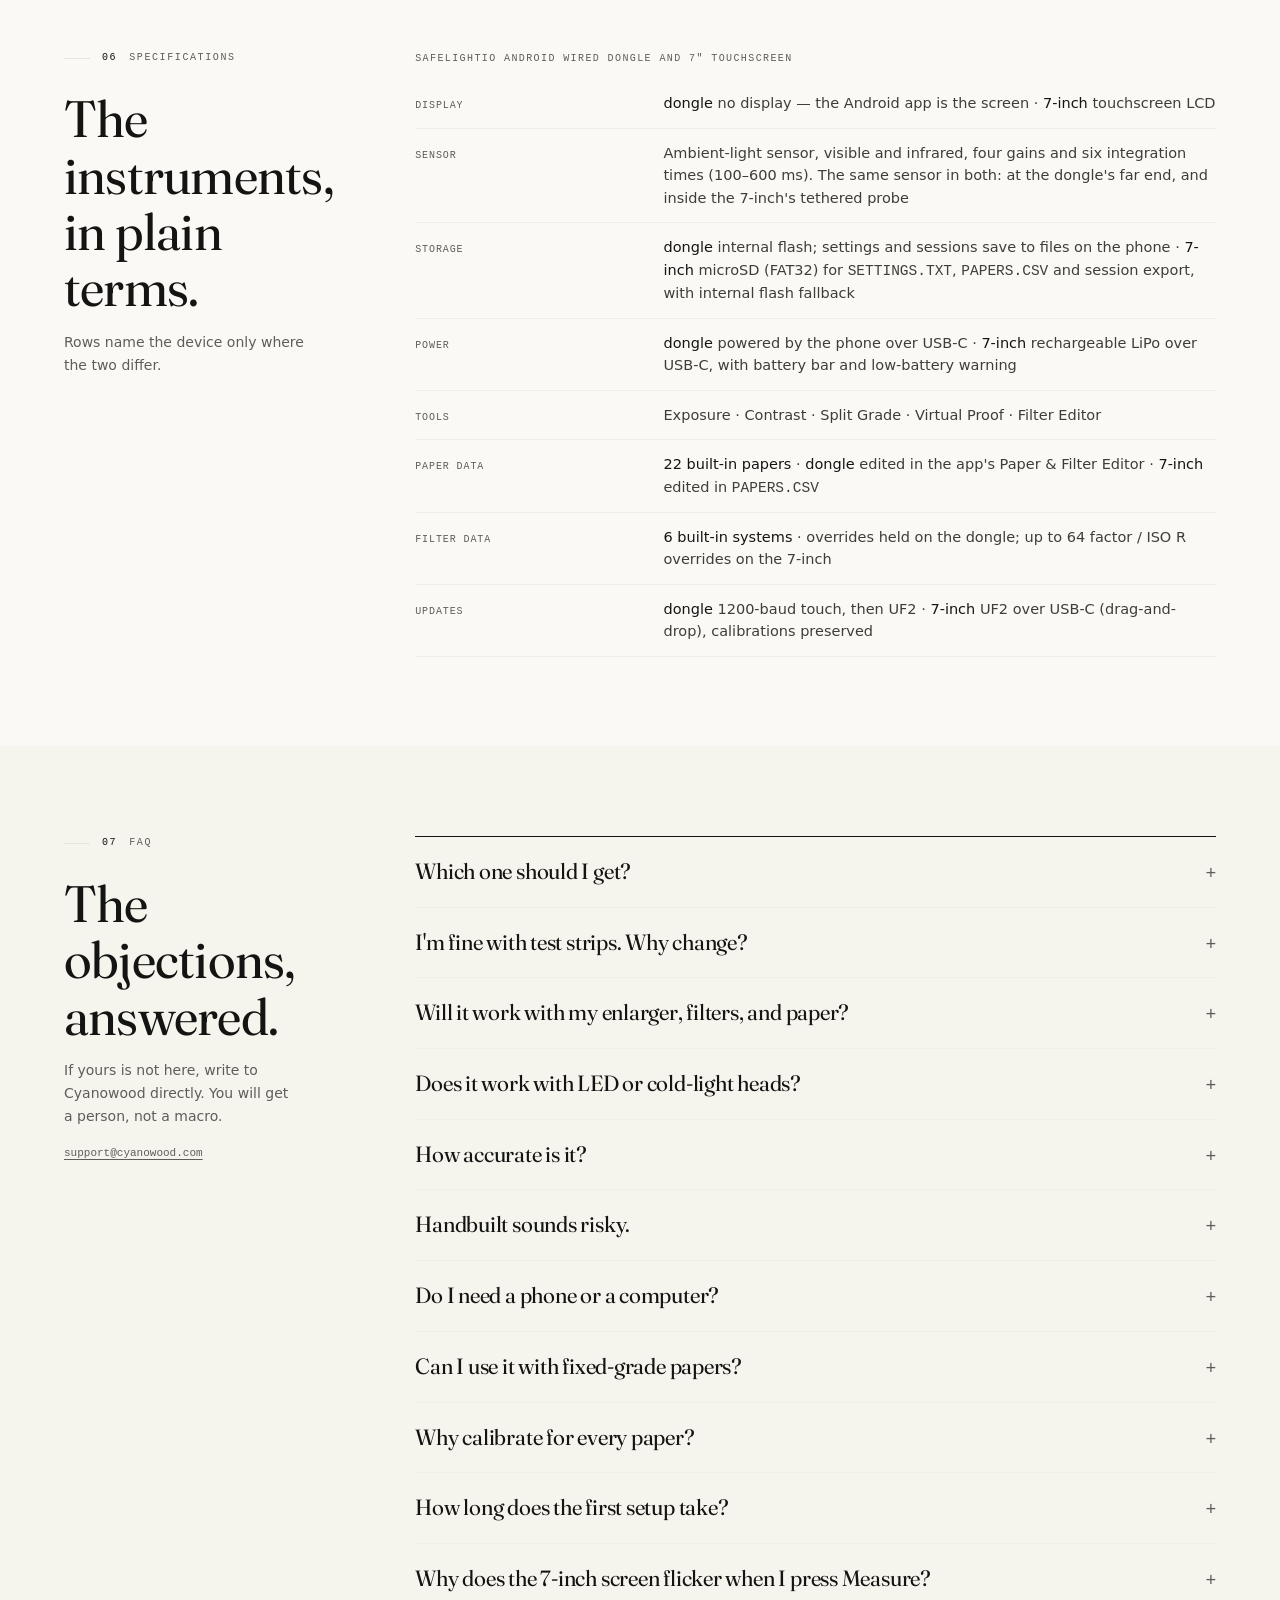
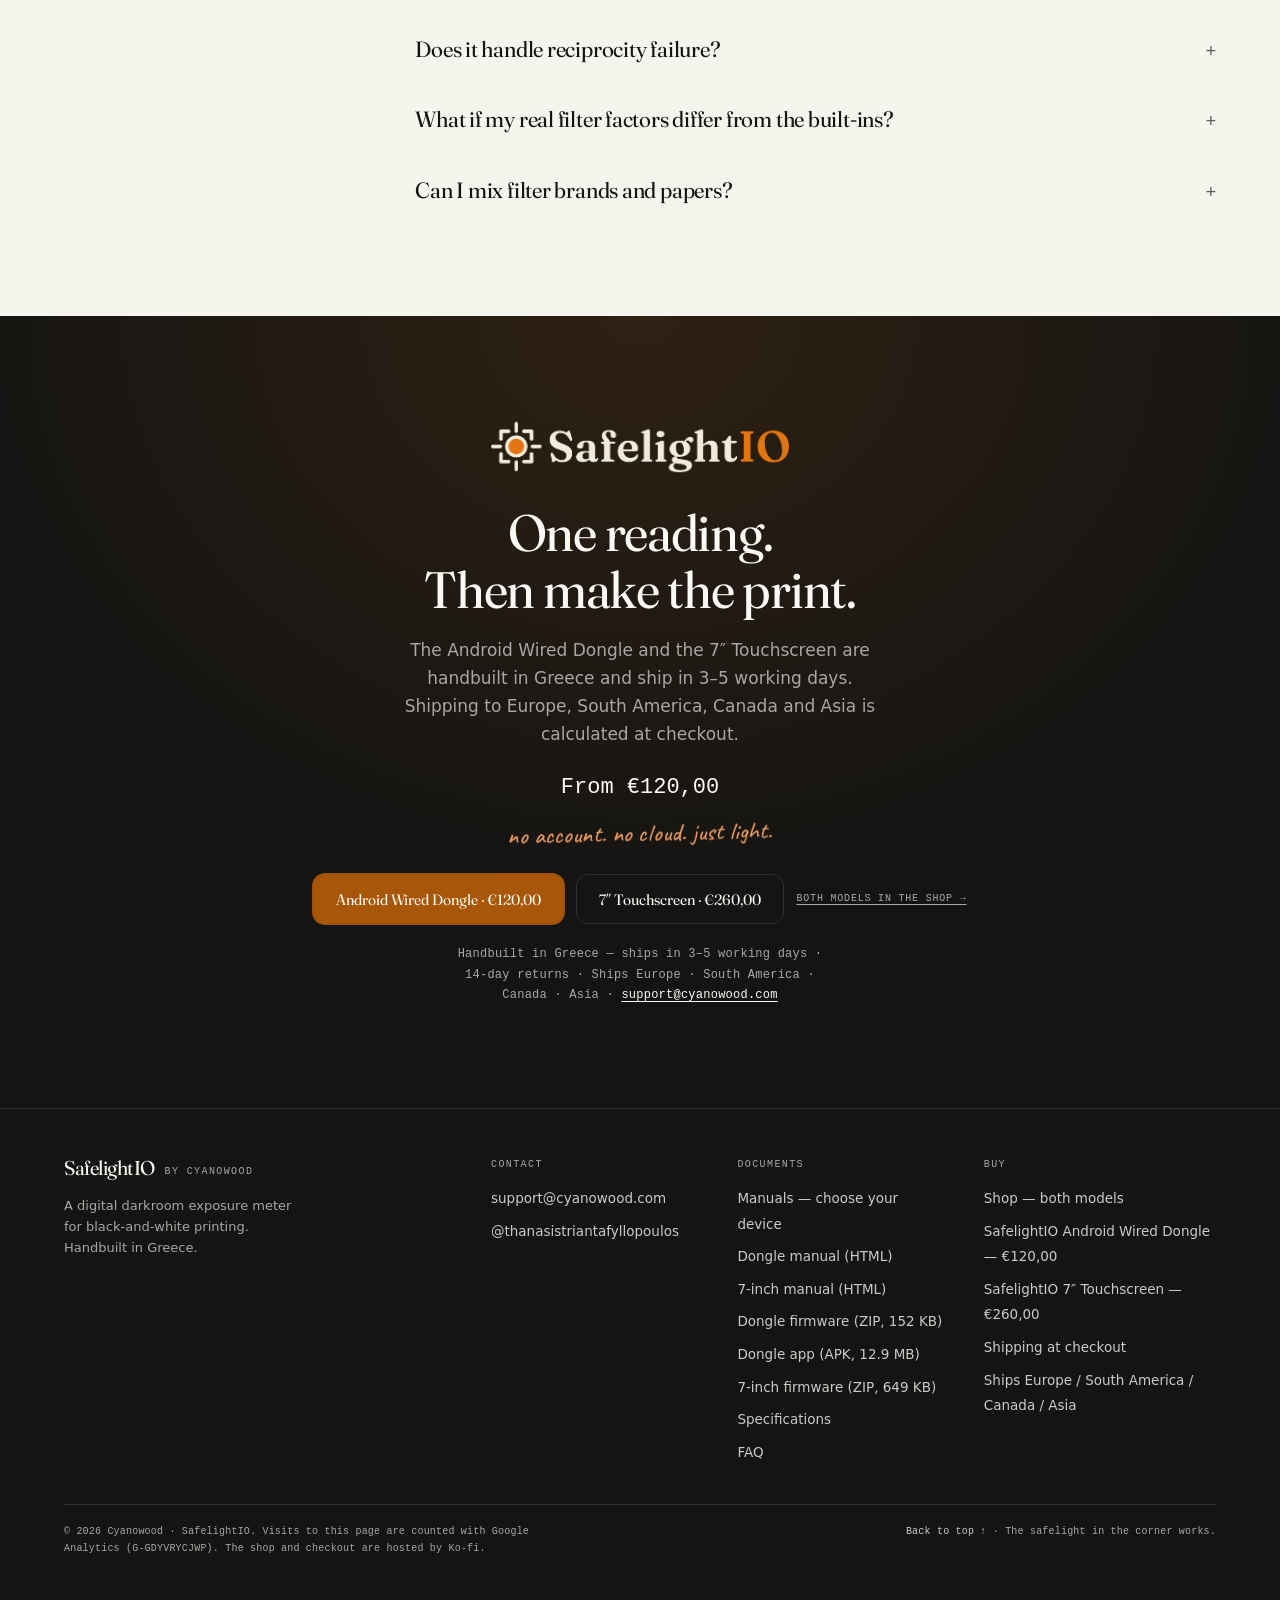
==== commit 718fcb89: "Remove the battery-runtime question from the FAQ The answer existed mainly to say the runtime is not" ====
--- a/index.html
+++ b/index.html
@@ -3468,6 +3468,14 @@
       "mainEntity": [
         {
           "@type": "Question",
+          "name": "Which one should I get?",
+          "acceptedAnswer": {
+            "@type": "Answer",
+            "text": "Both run the same five tools, the same paper list and the same filter data. The Android Wired Dongle is the smaller, cheaper kit — your phone runs the app and becomes the screen, so it needs USB-C host support, a data cable and the free APK installed. Choose the 7″ Touchscreen instead if you want a standalone instrument with its own screen and battery and nothing to plug in."
+          }
+        },
+        {
+          "@type": "Question",
           "name": "I'm fine with test strips. Why change?",
           "acceptedAnswer": {
             "@type": "Answer",
@@ -3528,14 +3536,6 @@
           "acceptedAnswer": {
             "@type": "Answer",
             "text": "About five minutes once per device for the sensor: a dark-offset sweep takes roughly 30 seconds at 100 ms integration and up to about three minutes at 600 ms, then a two-phase light calibration under your enlarger's own lamp. Then about fifteen minutes per paper: one reading, one test strip, two numbers."
-          }
-        },
-        {
-          "@type": "Question",
-          "name": "How long does the 7-inch battery last, and how do I charge it?",
-          "acceptedAnswer": {
-            "@type": "Answer",
-            "text": "The manual does not publish a runtime, so we do not either. It runs from a LiPo cell charged over USB-C at the left side. The battery bar shows a load-compensated percentage and changes to Charging, Fully charged, or Battery absent. At 10% a red charge-now warning replaces the bar, and there is deliberately no auto-sleep."
           }
         },
         {
@@ -4916,7 +4916,7 @@
           <details class="faq-item">
             <summary>Do I need a phone or a computer?</summary>
             <div class="faq-answer">
-              <p>Not for the 7-inch: it is standalone; the microSD card is optional — settings backup, session export, custom papers. Without one, everything lives in internal flash. The dongle has no screen: it needs an Android phone with USB-C and OTG, a data cable, and the <a href="assets/SafelightIO_Dongle.apk" download="SafelightIO_Dongle.apk" type="application/vnd.android.package-archive">SafelightIO app (APK, 12.9&nbsp;MB)</a>. Neither needs a computer except for firmware.</p>
+              <p>Not for the 7-inch: it is standalone; the microSD card stores the settings backup, session export, custom papers. Without one, everything lives in internal flash. The dongle has no screen: it needs an Android phone with USB-C and OTG, a data cable, and the <a href="assets/SafelightIO_Dongle.apk" download="SafelightIO_Dongle.apk" type="application/vnd.android.package-archive">SafelightIO app (APK, 12.9&nbsp;MB)</a>. Neither needs a computer except for firmware.</p>
             </div>
           </details>
           <details class="faq-item">
@@ -4937,13 +4937,6 @@
             <div class="faq-answer">
               <p>About five minutes once per device for the sensor: a dark-offset sweep takes roughly 30 seconds at 100 ms integration and up to about three minutes at 600 ms, then a two-phase light calibration under your enlarger’s own lamp.</p>
               <p>Then about fifteen minutes per paper: one reading, one test strip, two numbers. After that the paper is done — redo it only if the developer, lens, or your confidence in the old calibration changes.</p>
-            </div>
-          </details>
-          <details class="faq-item">
-            <summary>How long does the 7-inch battery last, and how do I charge it?</summary>
-            <div class="faq-answer">
-              <p>The manual does not publish a runtime, so we do not either. It runs from a LiPo cell charged over USB-C at the left side. The battery bar shows a load-compensated percentage and changes to Charging, Fully charged, or Battery absent.</p>
-              <p>At 10% a red charge-now warning replaces the bar. There is deliberately no auto-sleep, so the meter keeps running until you plug it in — charge it before that warning if you can.</p>
             </div>
           </details>
           <details class="faq-item">
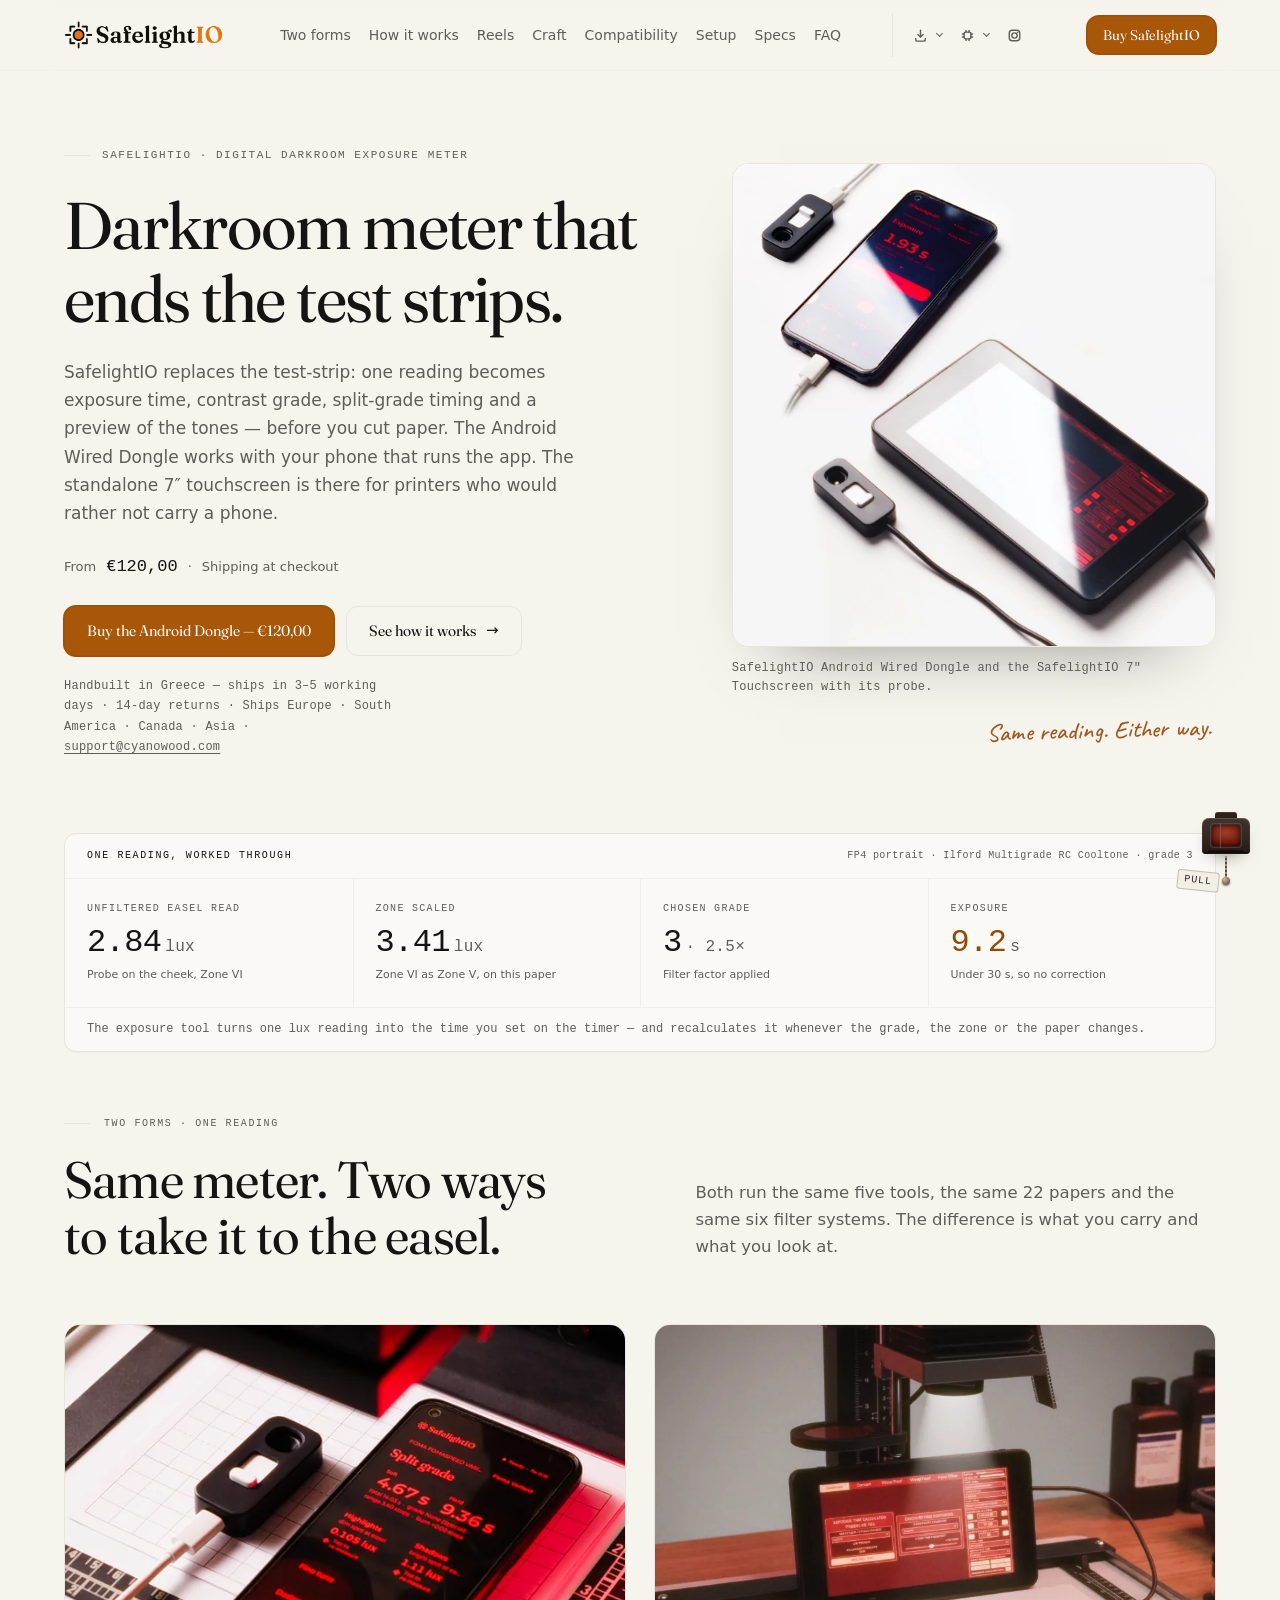
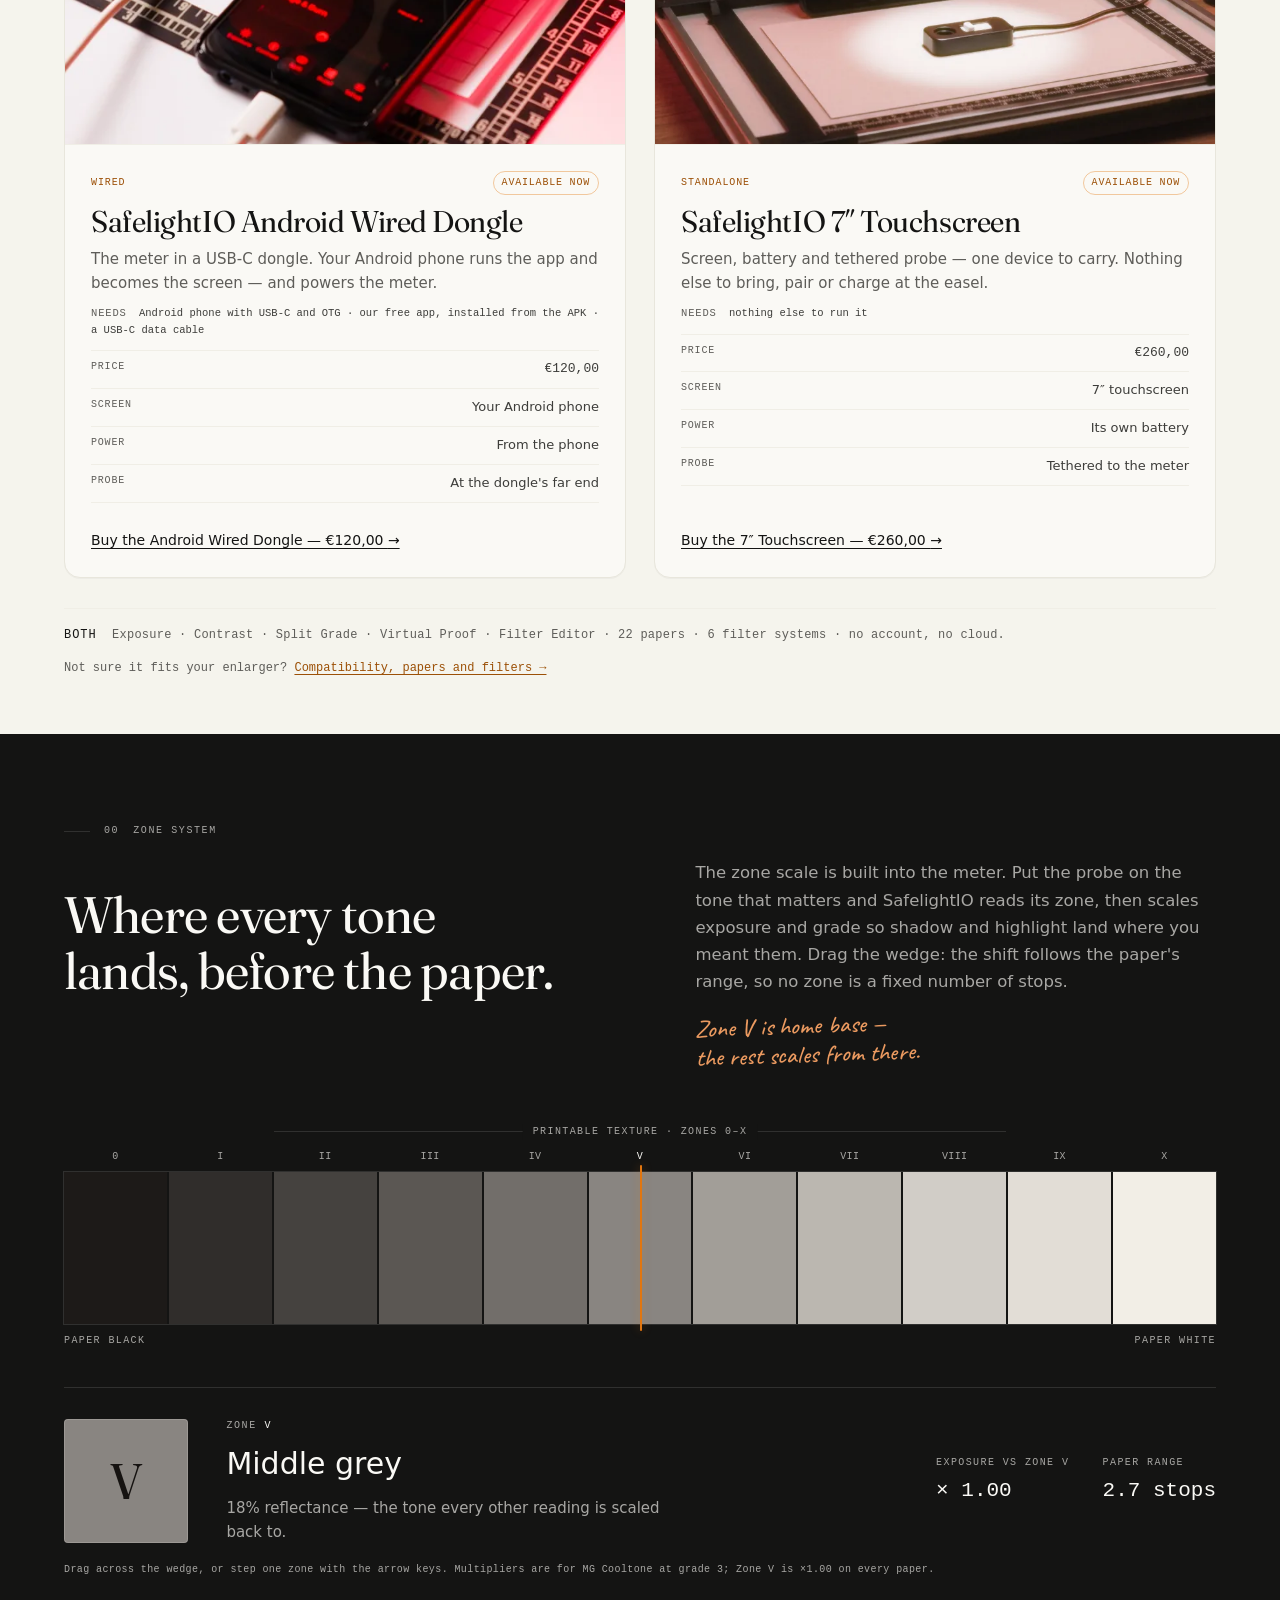
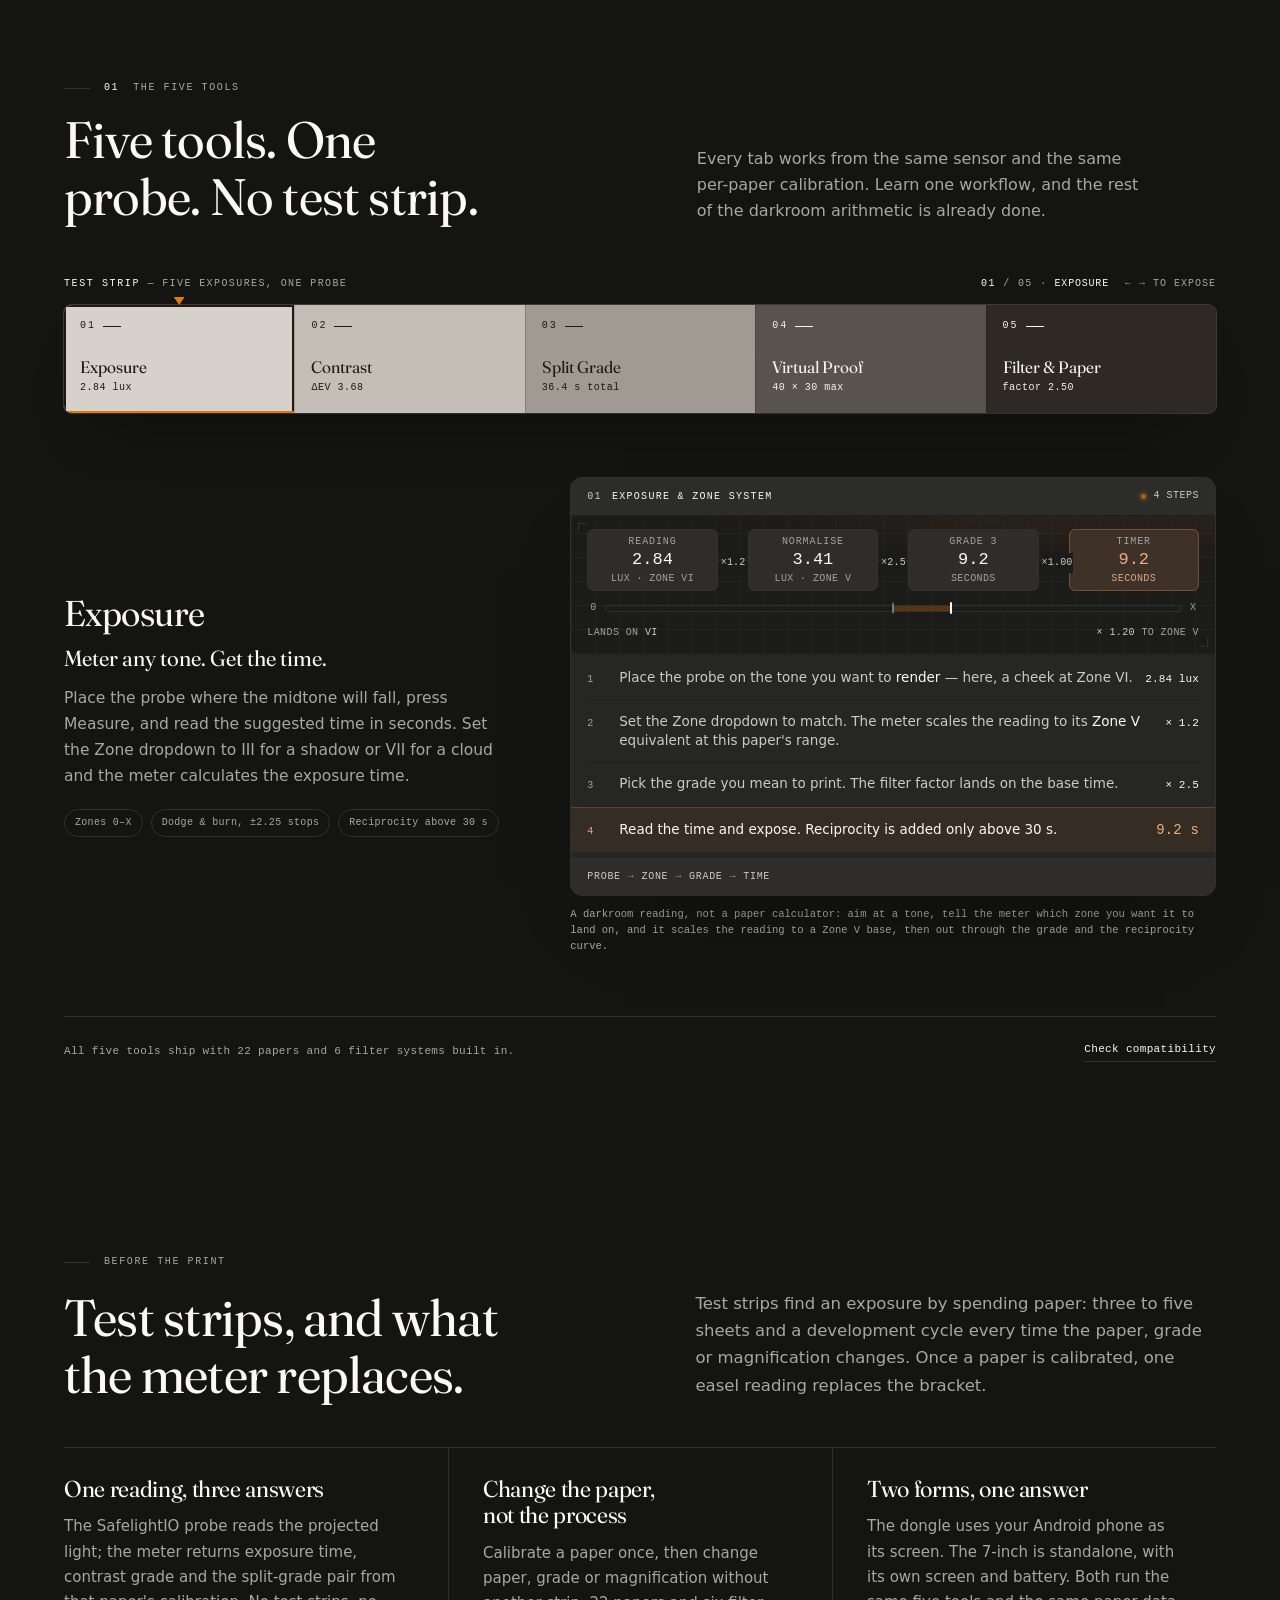
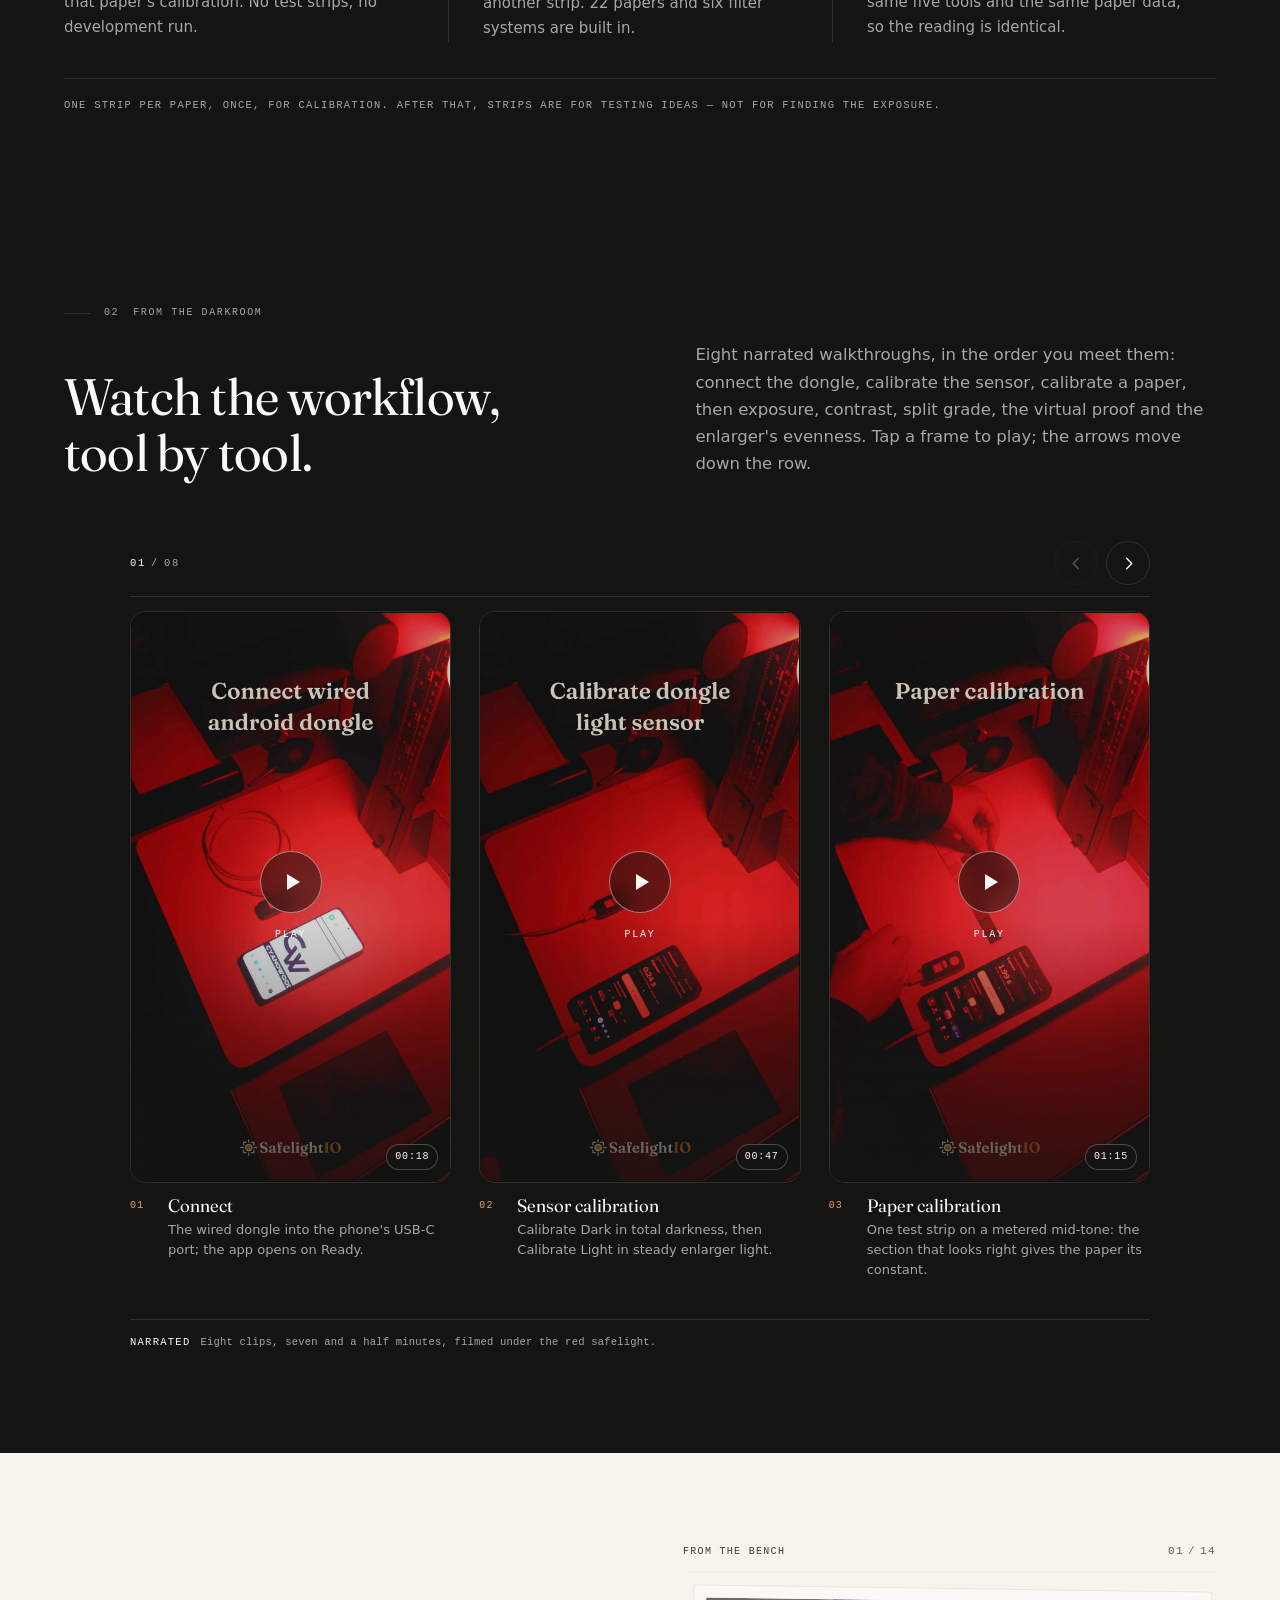
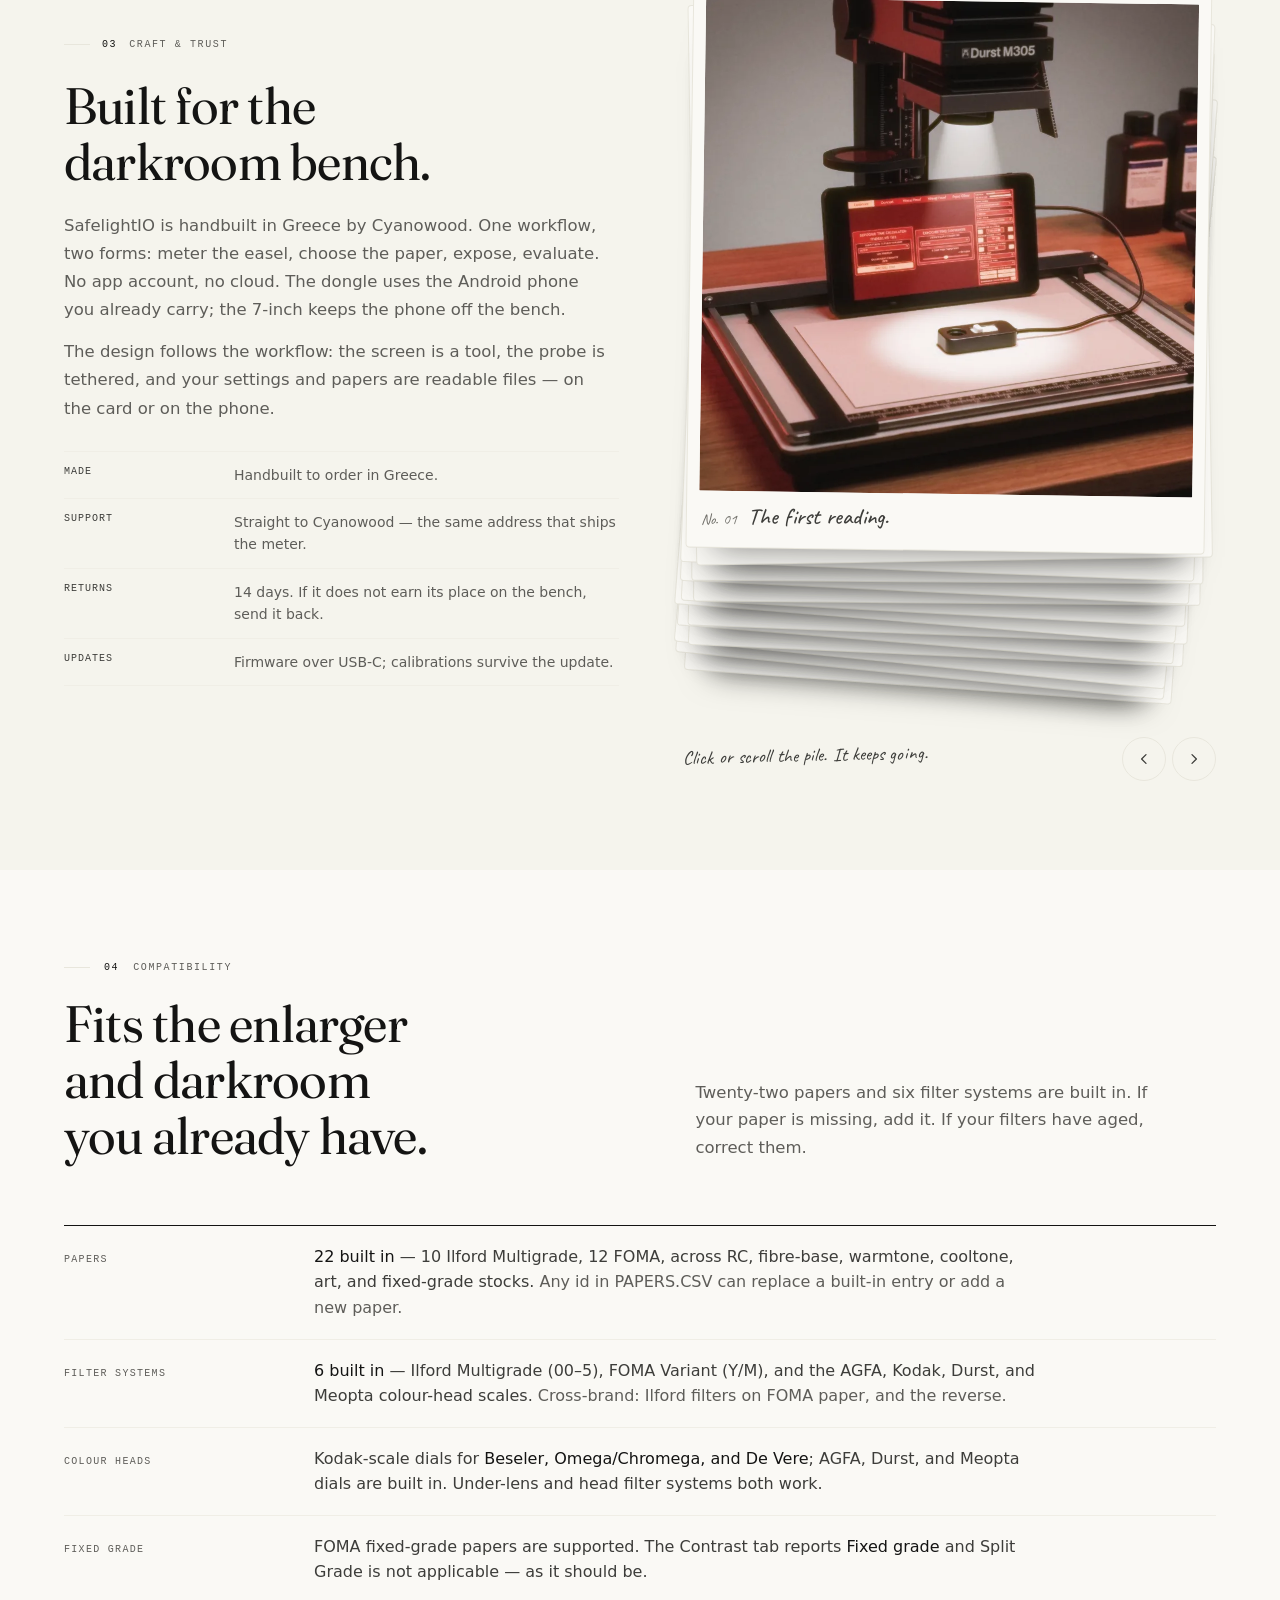
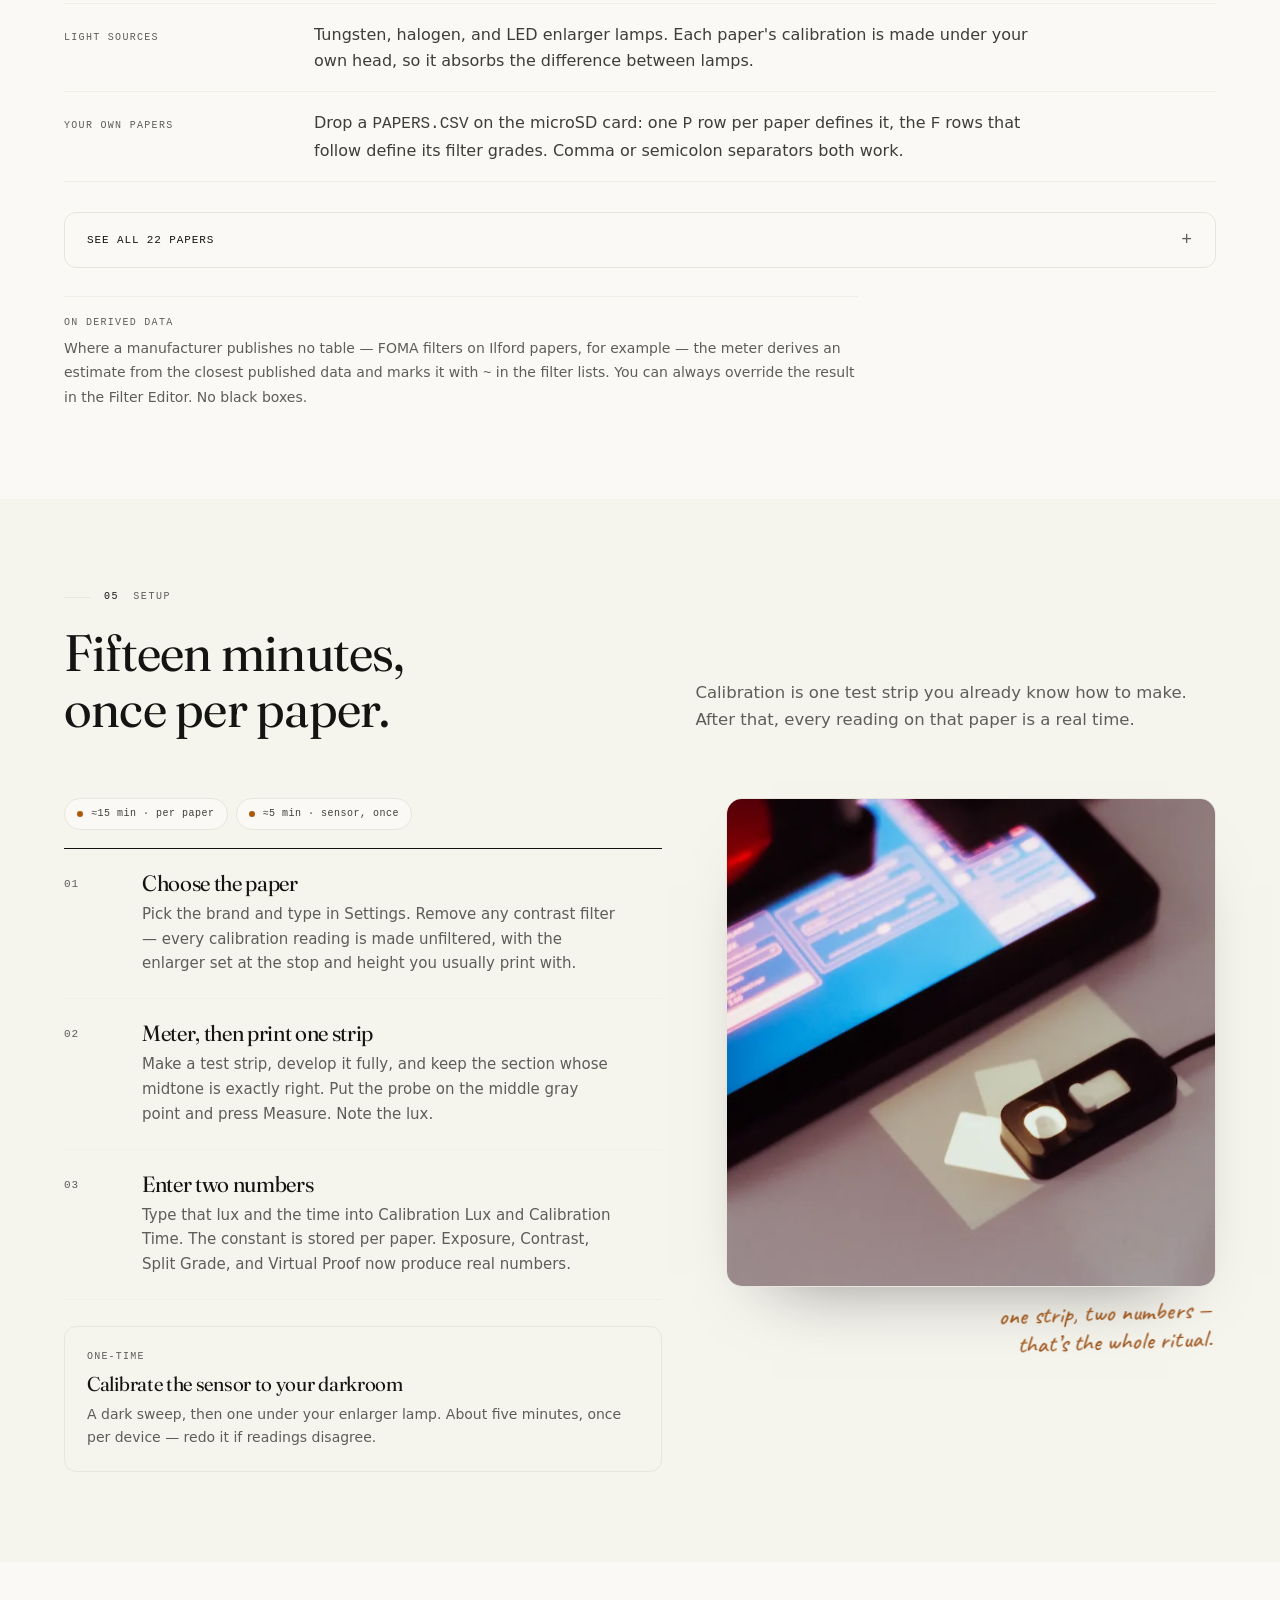
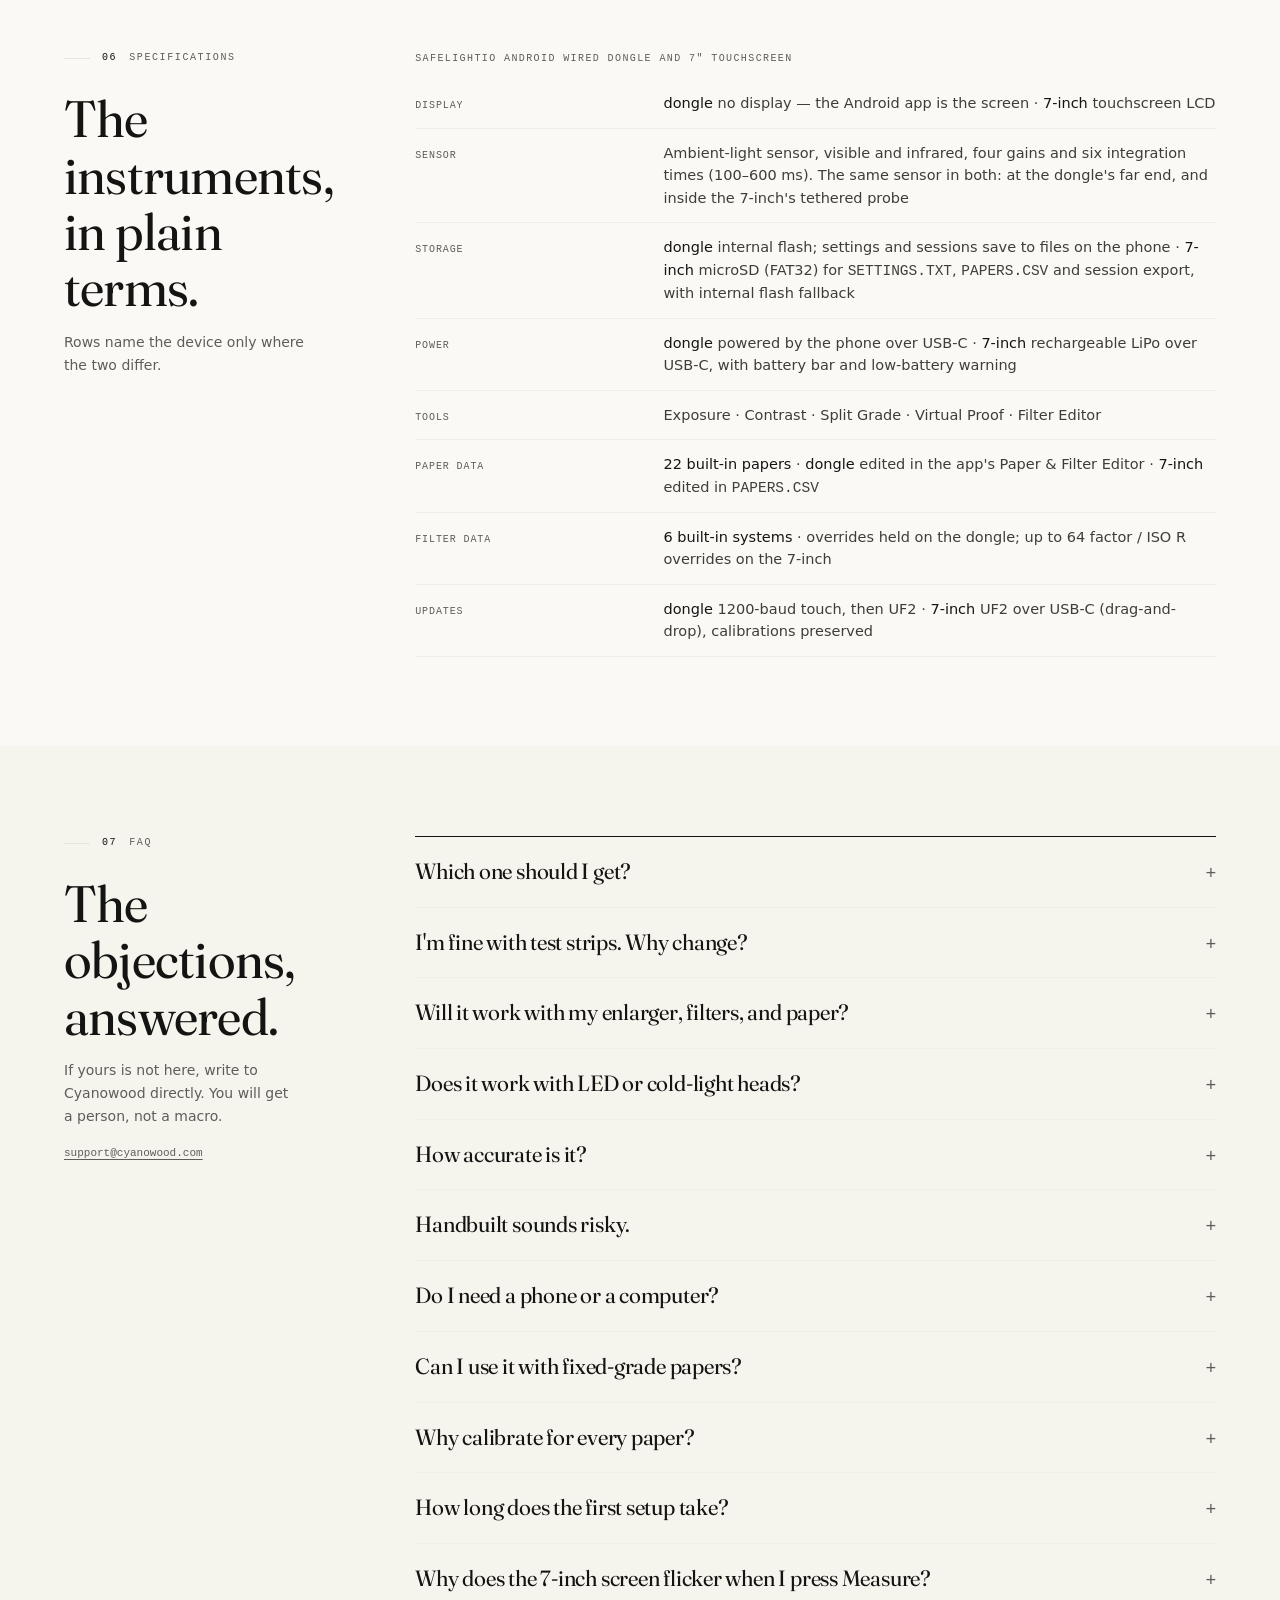
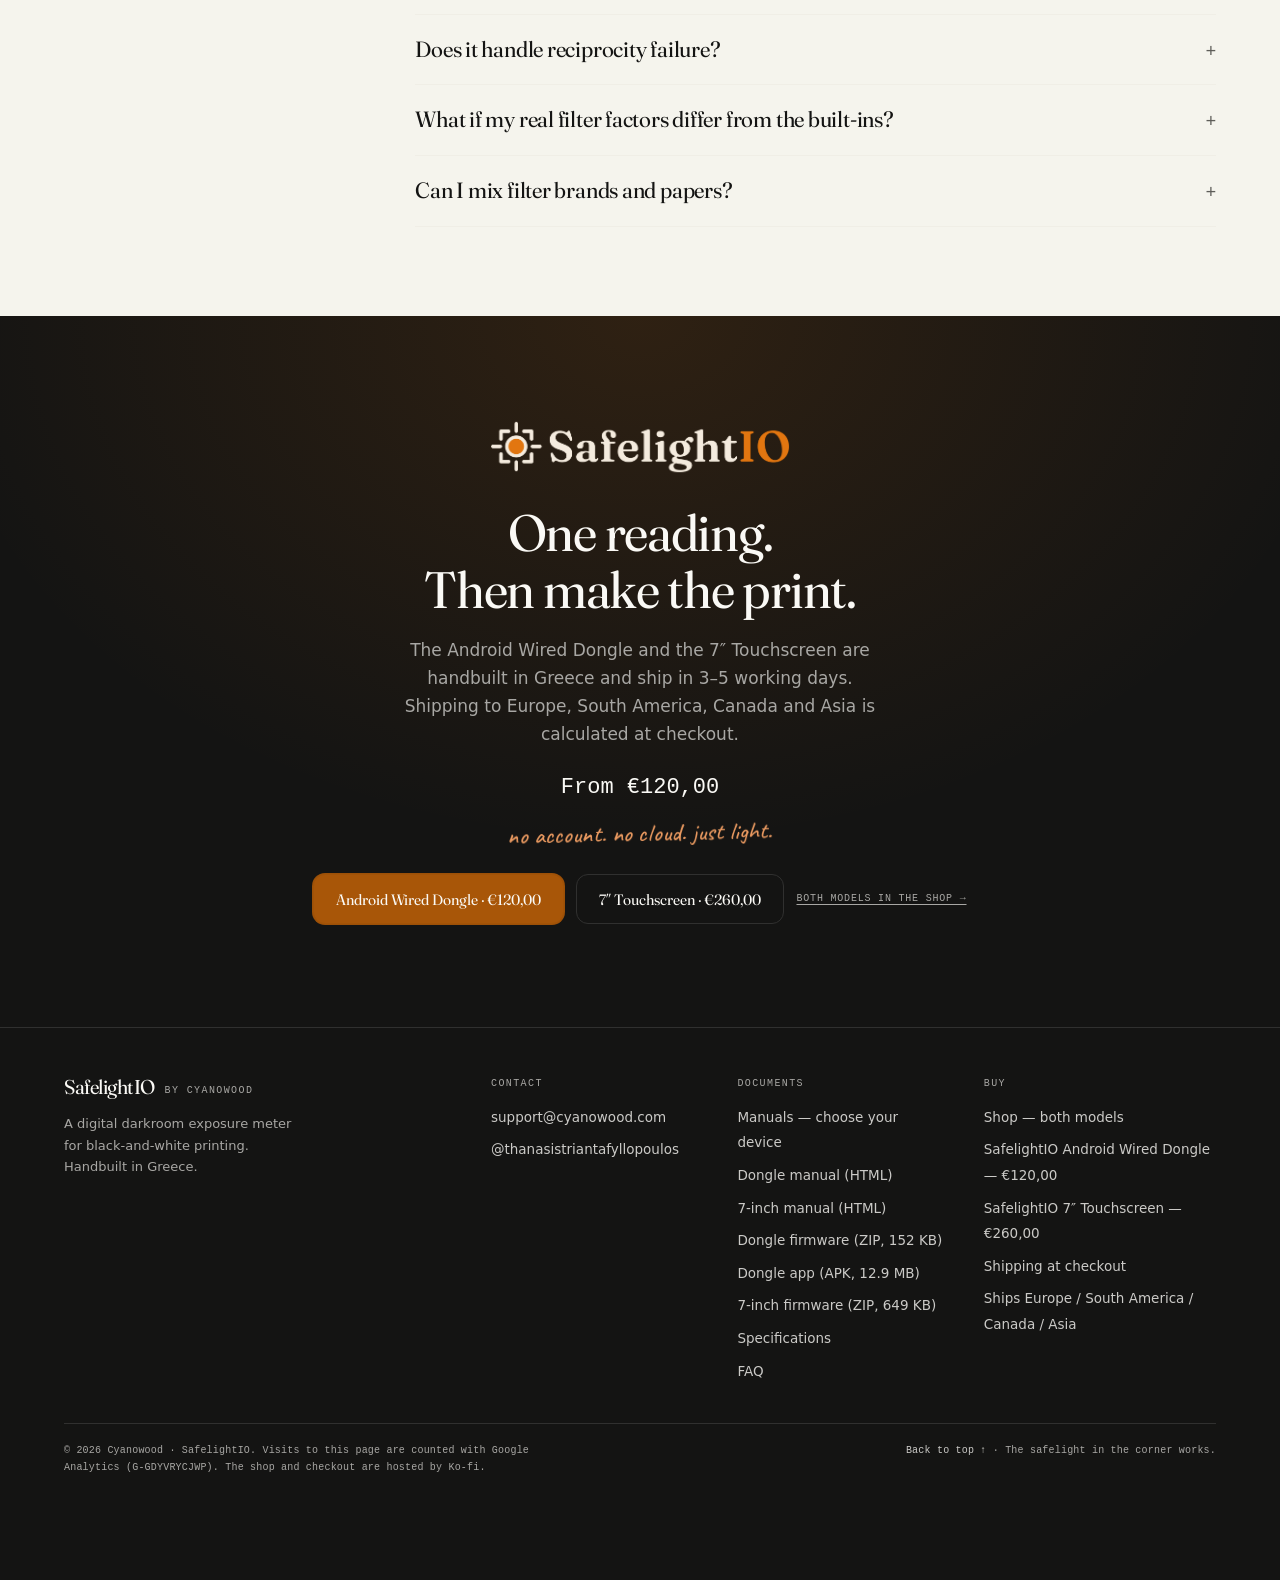
==== commit 9cd502e1: "Drop the trust line from the closing block The buy block already states the ship time and the shippi" ====
--- a/index.html
+++ b/index.html
@@ -2548,15 +2548,6 @@
 }
 .buy-all:hover { color: var(--ink); }
 @media (max-width: 560px) { .buy-cta .btn { flex: 1 1 100%; } }
-.buy .trust {
-  margin: 20px auto 0;
-  color: var(--ink-muted);
-  max-width: 52ch;
-  text-align: center;
-}
-.buy .trust a { color: var(--ink); }
-.buy .trust a:hover { color: var(--surface); }
-
 /* ── footer ──────────────────────────────────────────────────────── */
 .footer {
   background: var(--fg);
@@ -2685,7 +2676,6 @@
 html.safelight .foot-bottom a { color: var(--muted); }
 html.safelight .foot-links a:hover,
 html.safelight .foot-bottom a:hover { color: var(--fg); }
-html.safelight .buy .trust a:hover { color: var(--accent); }
 html.safelight .pair-kicker,
 html.safelight .pair-badge.is-now { color: var(--accent); }
 html.safelight img { filter: sepia(0.5) saturate(1.12) brightness(0.86); }
@@ -4984,7 +4974,6 @@
         <a class="btn btn-secondary" href="https://ko-fi.com/s/84316fa3dc" data-od-id="buy-cta-seven">7″ Touchscreen · €260,00</a>
         <a class="buy-all" href="https://ko-fi.com/safelightio/shop" data-od-id="buy-all">Both models in the shop →</a>
       </div>
-      <p class="trust">Handbuilt in Greece — ships in 3–5 working days · 14-day returns · Ships Europe · South America · Canada · Asia · <a href="mailto:support@cyanowood.com">support@cyanowood.com</a></p>
     </div>
   </section>
 </main>
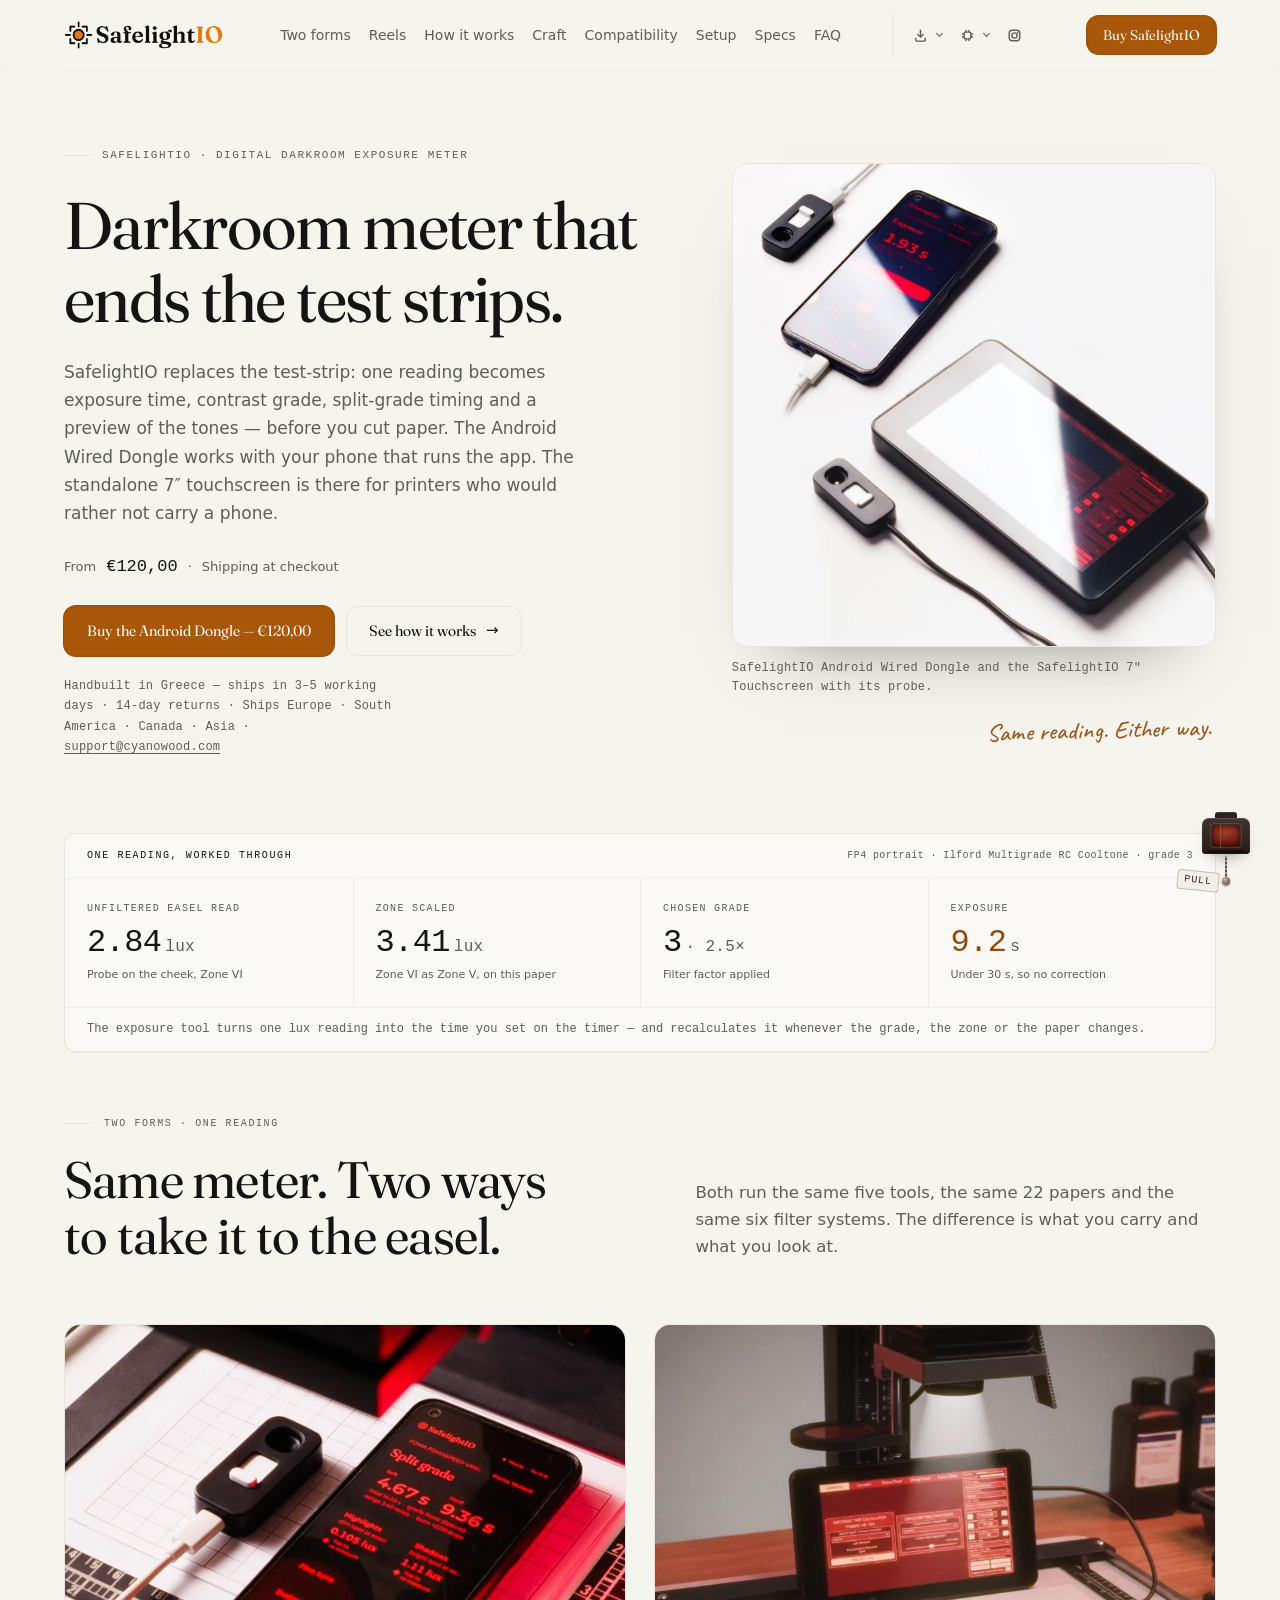
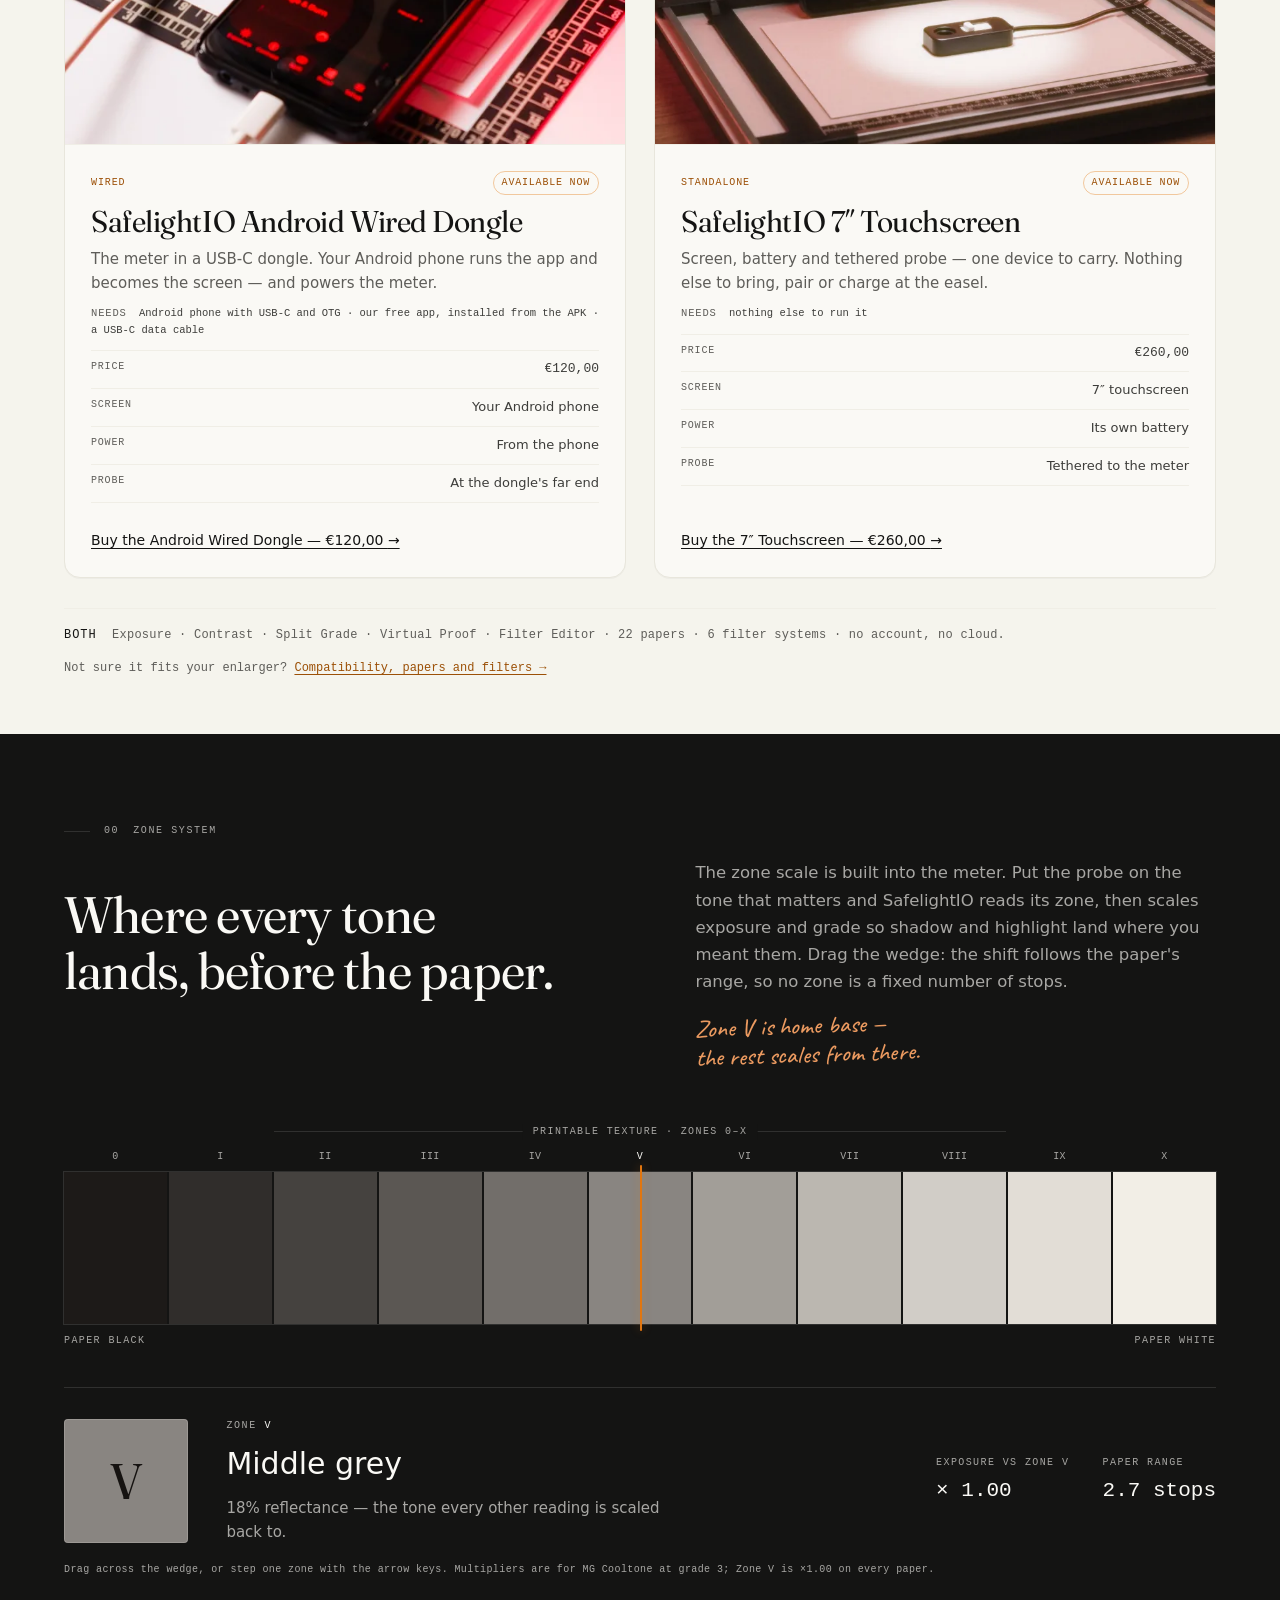
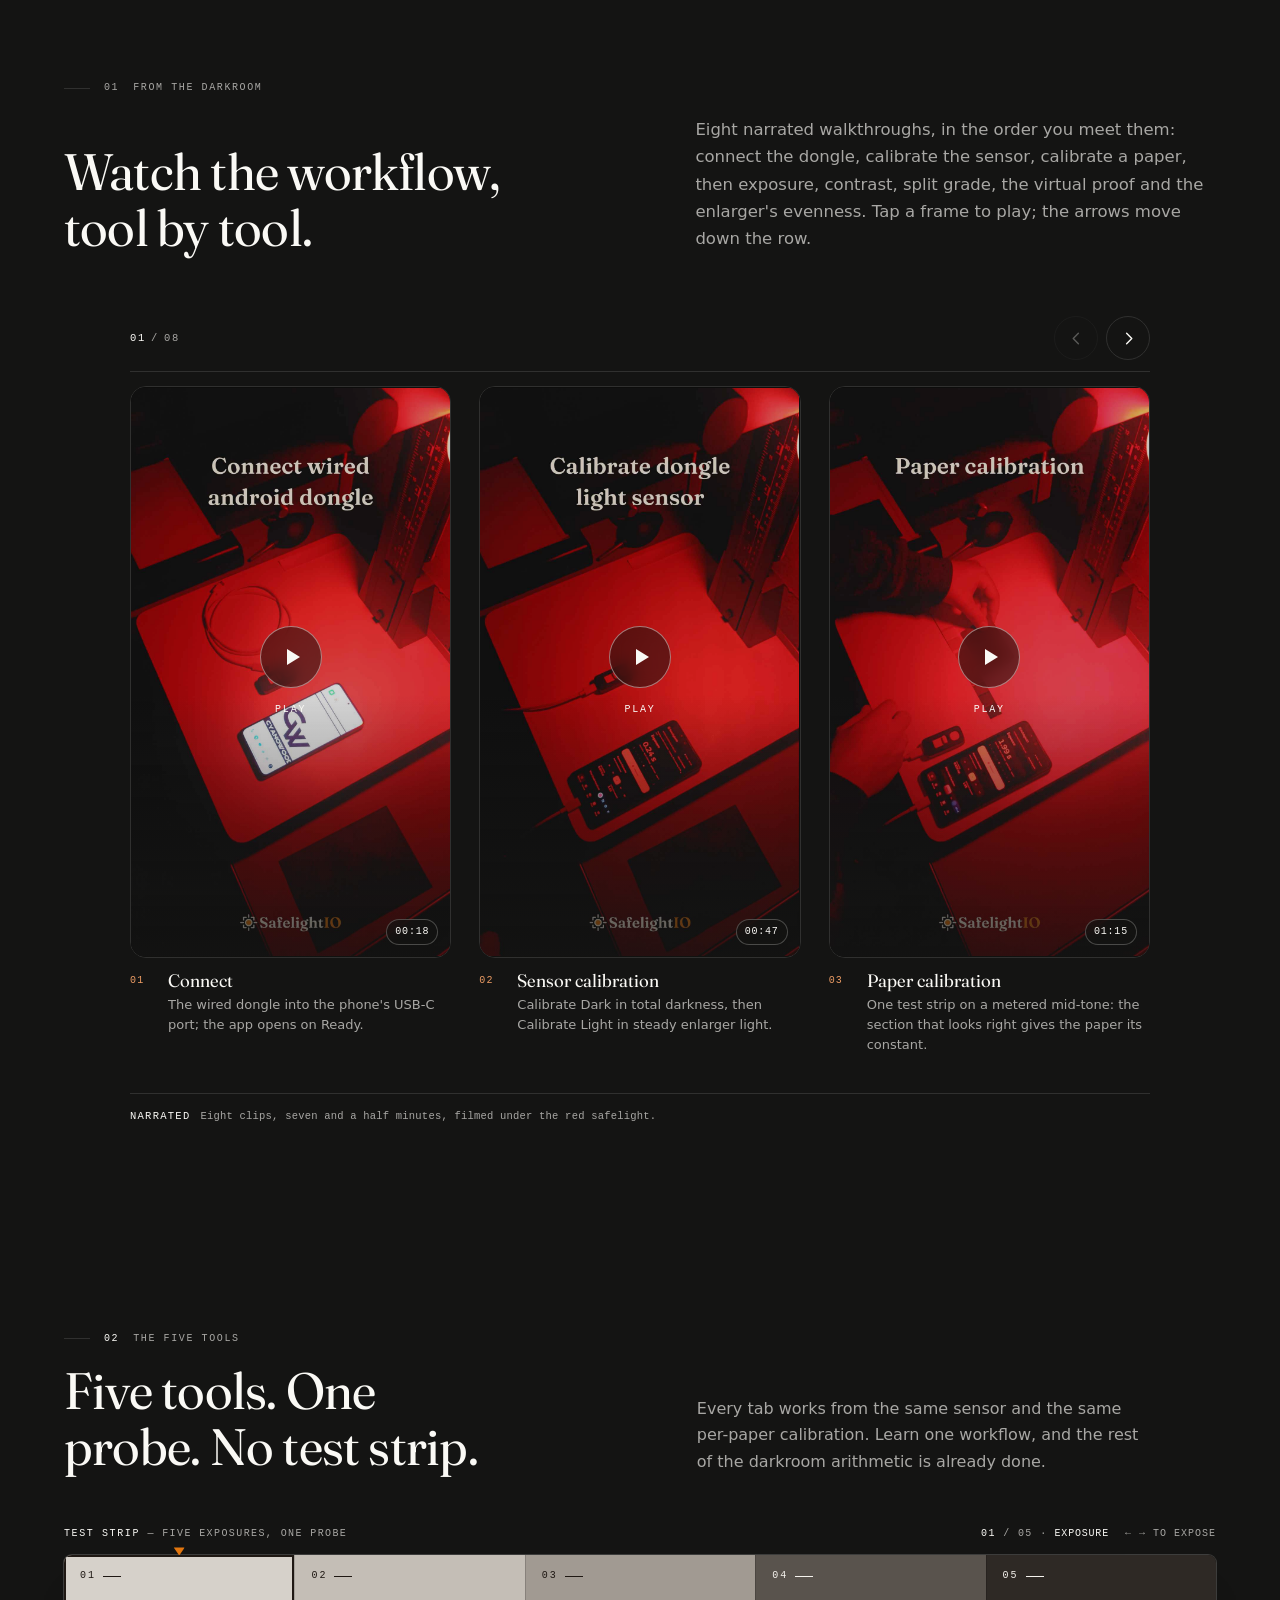
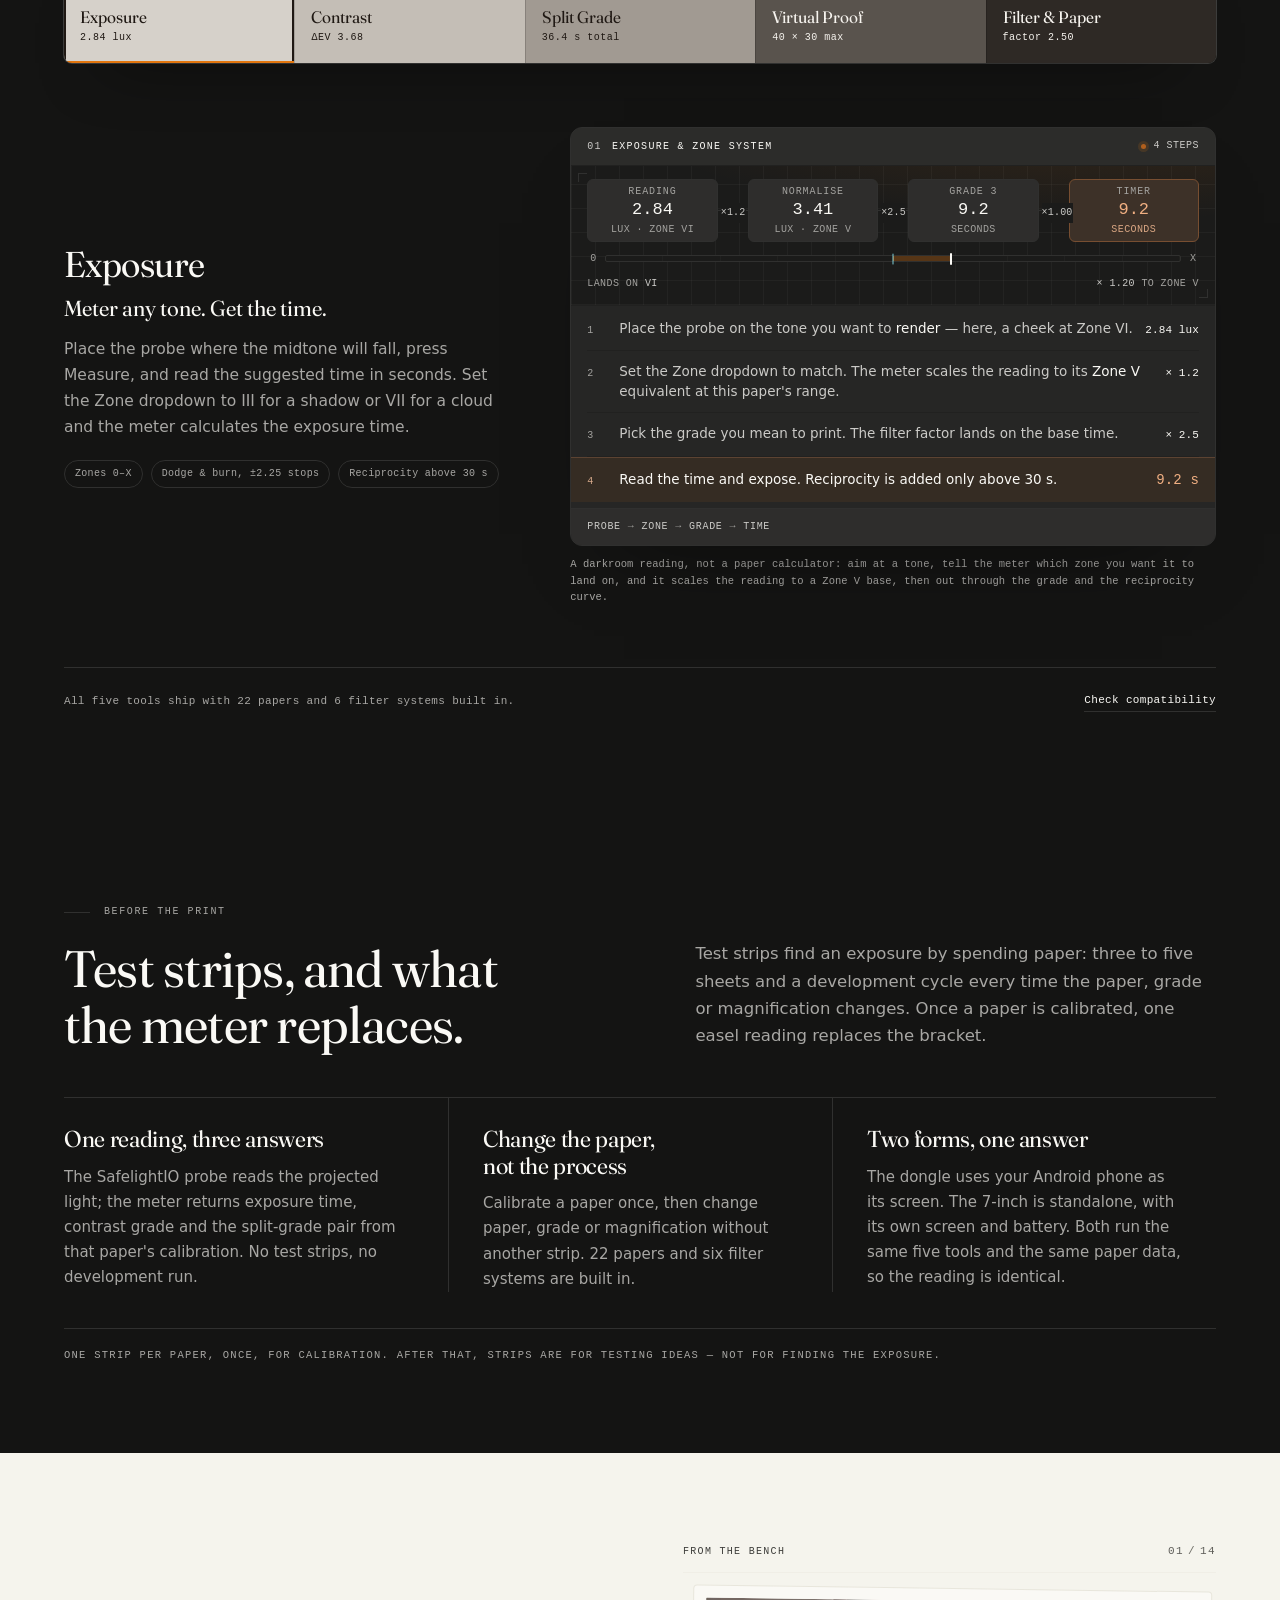
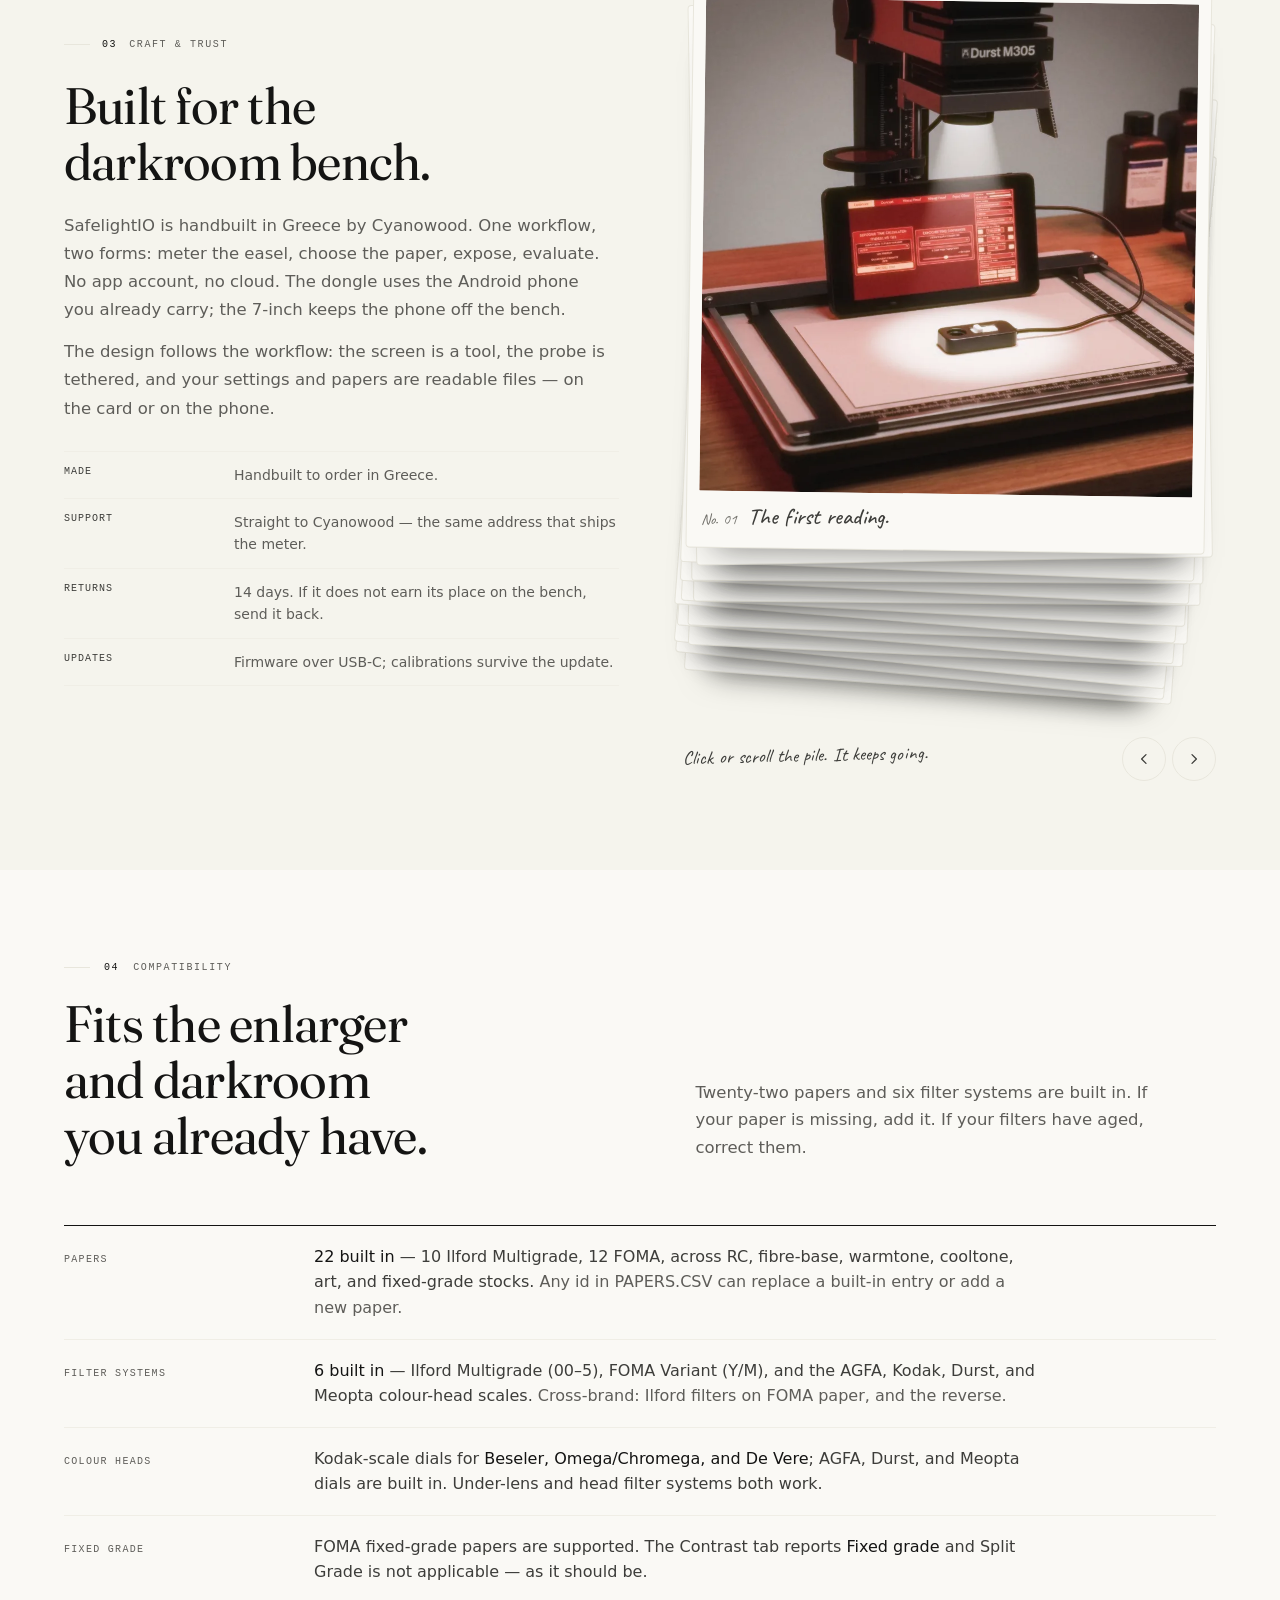
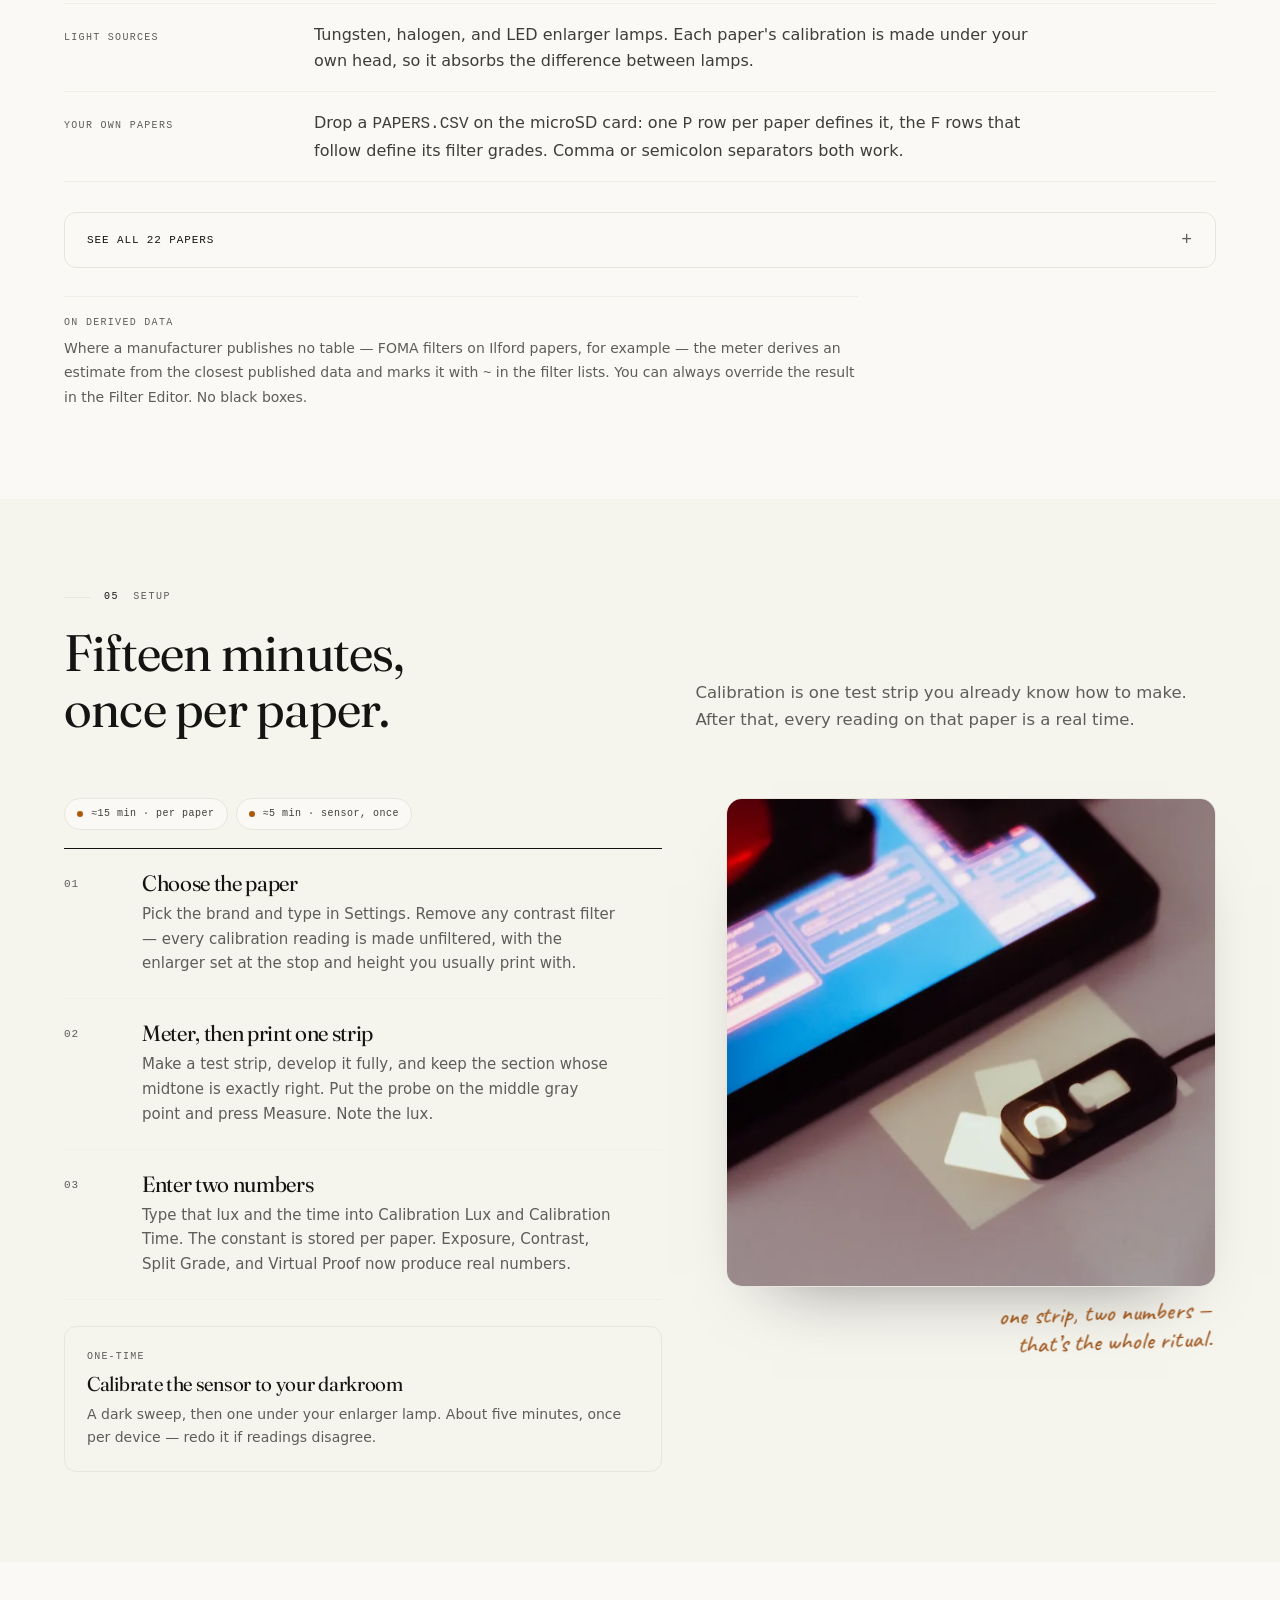
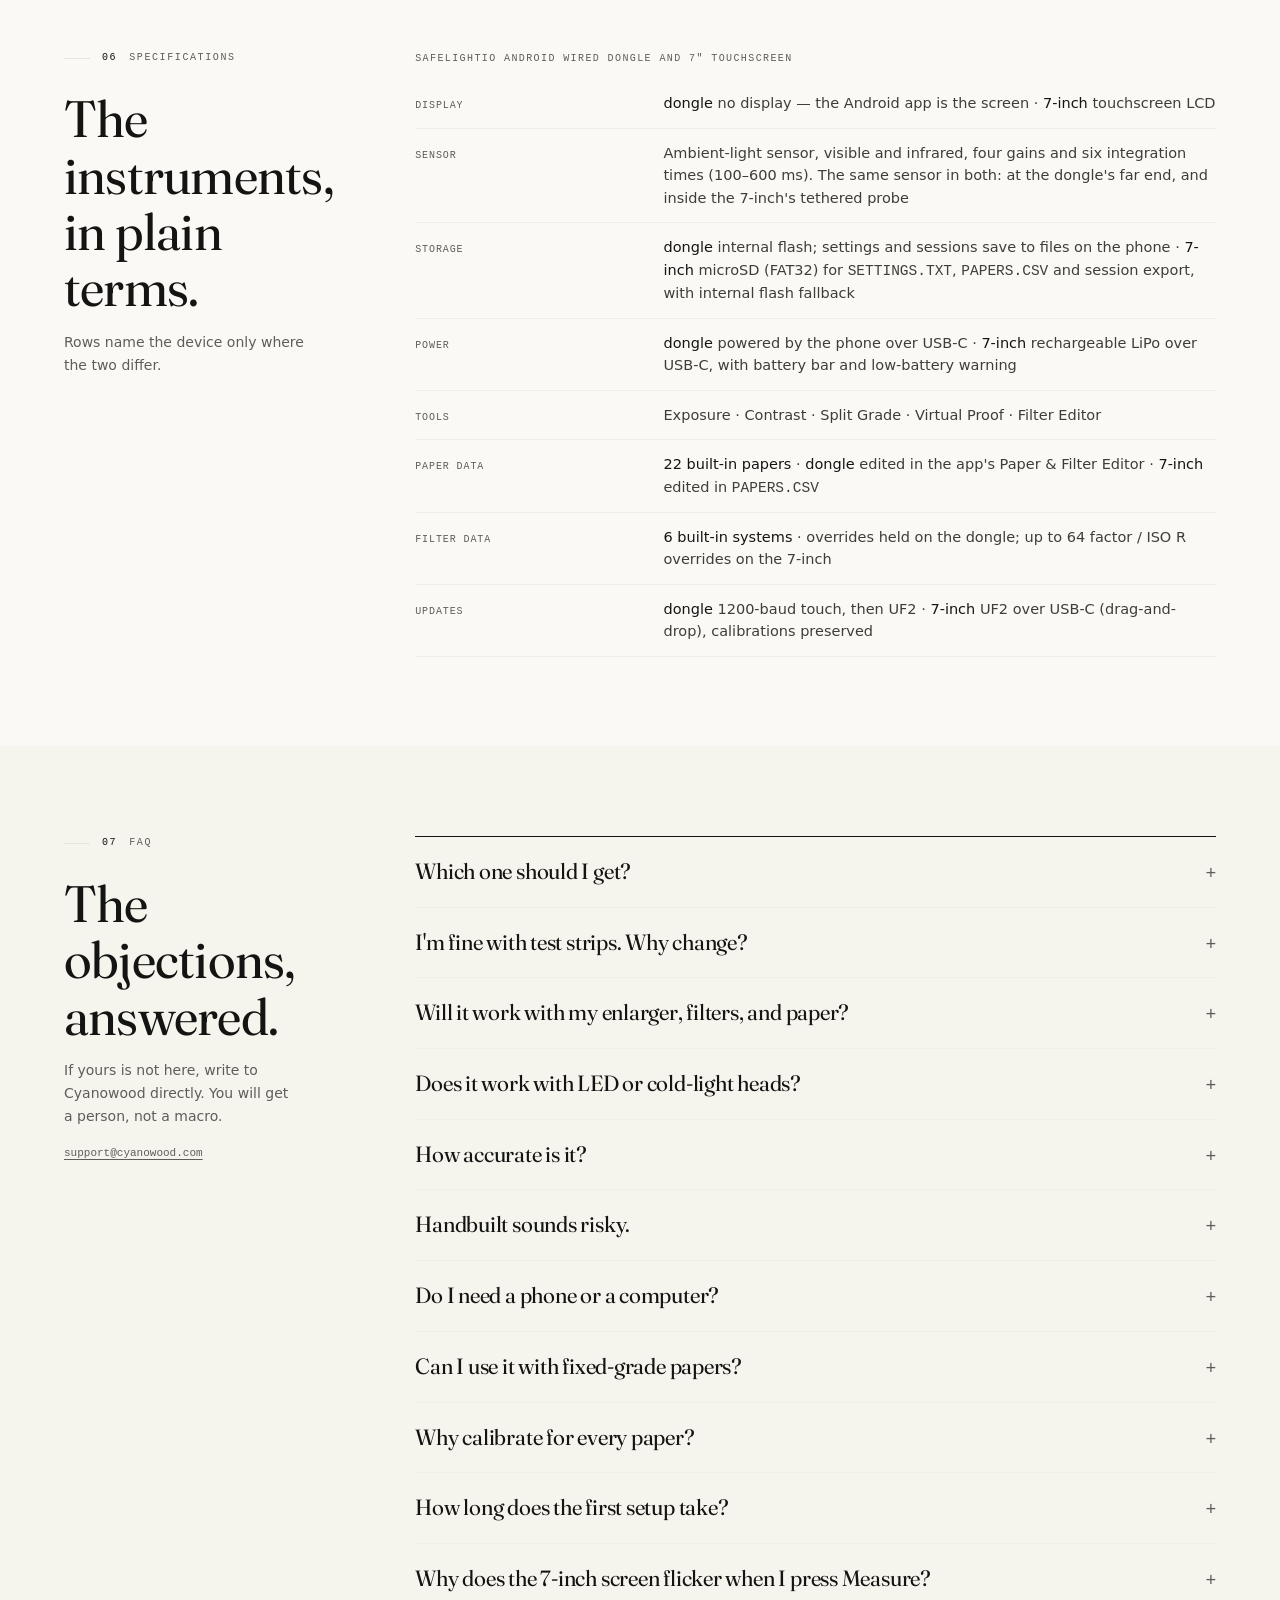
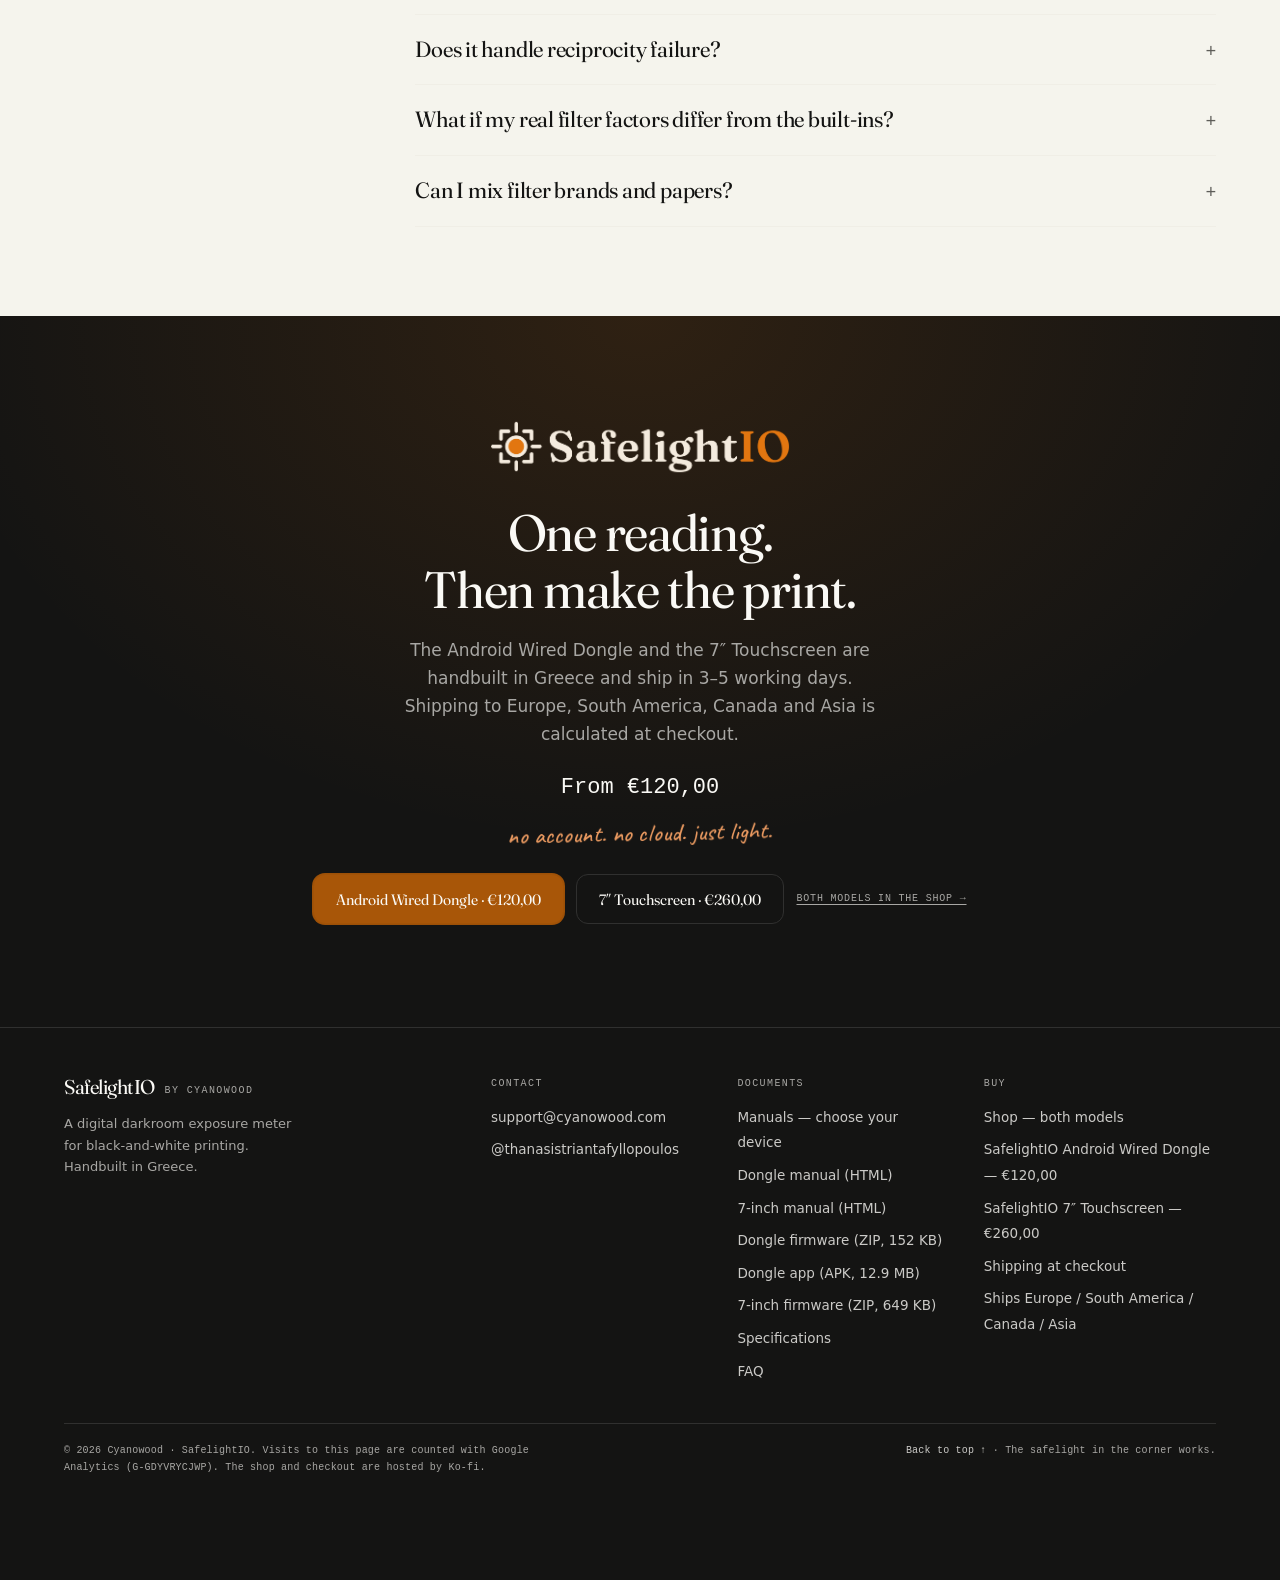
==== commit faa7ad43: "Move the reels above the five tools The eight narrated clips now open chapter 01 and the tool tour f" ====
--- a/index.html
+++ b/index.html
@@ -3585,8 +3585,8 @@
     </a>
     <nav class="nav-links" aria-label="Primary">
       <a href="#two-instruments">Two forms</a>
+      <a href="#reels">Reels</a>
       <a href="#how-it-works">How it works</a>
-      <a href="#reels">Reels</a>
       <a href="#craft">Craft</a>
       <a href="#compatibility">Compatibility</a>
       <a href="#setup">Setup</a>
@@ -3655,8 +3655,8 @@
     <div class="container">
       <ul>
         <li><a href="#two-instruments">Two forms <span>01</span></a></li>
-        <li><a href="#how-it-works">How it works <span>02</span></a></li>
-        <li><a href="#reels">From the darkroom <span>03</span></a></li>
+        <li><a href="#reels">From the darkroom <span>02</span></a></li>
+        <li><a href="#how-it-works">How it works <span>03</span></a></li>
         <li><a href="#craft">Craft <span>04</span></a></li>
         <li><a href="#compatibility">Compatibility <span>05</span></a></li>
         <li><a href="#setup">Setup <span>06</span></a></li>
@@ -3890,10 +3890,204 @@
     </div>
   </section>
 
+  <section class="section section-dark reels" id="reels" aria-labelledby="reels-title" data-od-id="reels">
+    <div class="container">
+      <div class="sec-head">
+        <p class="label"><span class="n">01</span> From the darkroom</p>
+        <h2 id="reels-title">Watch the workflow, tool by tool.</h2>
+        <p class="lead">Eight narrated walkthroughs, in the order you meet them: connect the dongle, calibrate the sensor, calibrate a paper, then exposure, contrast, split grade, the virtual proof and the enlarger's evenness. Tap a frame to play; the arrows move down the row.</p>
+      </div>
+
+      <div class="reel-bar">
+        <p class="reel-count" aria-live="polite"><b data-reel-index>01</b><span class="sep">/</span><span data-reel-total>08</span></p>
+        <div class="reel-arrows">
+          <button class="reel-arrow" type="button" data-reel-prev aria-label="Previous clip" aria-controls="reel-track">
+            <svg viewBox="0 0 16 16" fill="none" stroke="currentColor" stroke-width="1.5" aria-hidden="true"><path d="M10 2.5 4.5 8l5.5 5.5" stroke-linecap="round" stroke-linejoin="round"/></svg>
+          </button>
+          <button class="reel-arrow" type="button" data-reel-next aria-label="Next clip" aria-controls="reel-track">
+            <svg viewBox="0 0 16 16" fill="none" stroke="currentColor" stroke-width="1.5" aria-hidden="true"><path d="M6 2.5 11.5 8 6 13.5" stroke-linecap="round" stroke-linejoin="round"/></svg>
+          </button>
+        </div>
+      </div>
+
+      <div class="reel-grid" id="reel-track" role="group" aria-label="Darkroom tutorial clips" tabindex="0" data-reel-track>
+        <figure class="reel reveal" data-reel data-od-id="reel-connect">
+          <div class="reel-frame">
+            <video width="720" height="1280" poster="assets/video/connect-android.jpg" playsinline preload="none" aria-label="Tutorial clip 1: the wired dongle is plugged into an Android phone and the app opens on the Ready screen.">
+              <source src="assets/video/connect-android.mp4" type="video/mp4" />
+              Your browser does not support the video element. <a href="assets/video/connect-android.mp4">Download the clip</a>.
+            </video>
+            <button class="reel-play" type="button" data-reel-play aria-label="Play clip 1, connect the dongle">
+              <span class="reel-play-icon" aria-hidden="true"></span>
+              <span class="reel-play-text">Play</span>
+            </button>
+            <span class="reel-badge" aria-hidden="true">00:18</span>
+          </div>
+          <figcaption class="reel-cap">
+            <span class="reel-no">01</span>
+            <span>
+              <span class="reel-title">Connect</span>
+              <span class="reel-sub">The wired dongle into the phone's USB-C port; the app opens on Ready.</span>
+            </span>
+          </figcaption>
+        </figure>
+
+        <figure class="reel reveal" data-reel data-od-id="reel-sensor">
+          <div class="reel-frame">
+            <video width="720" height="1280" poster="assets/video/sensor-calibration.jpg" playsinline preload="none" aria-label="Tutorial clip 2: the probe is capped for a dark calibration, then set in steady enlarger light for the light calibration.">
+              <source src="assets/video/sensor-calibration.mp4" type="video/mp4" />
+              Your browser does not support the video element. <a href="assets/video/sensor-calibration.mp4">Download the clip</a>.
+            </video>
+            <button class="reel-play" type="button" data-reel-play aria-label="Play clip 2, sensor calibration">
+              <span class="reel-play-icon" aria-hidden="true"></span>
+              <span class="reel-play-text">Play</span>
+            </button>
+            <span class="reel-badge" aria-hidden="true">00:47</span>
+          </div>
+          <figcaption class="reel-cap">
+            <span class="reel-no">02</span>
+            <span>
+              <span class="reel-title">Sensor calibration</span>
+              <span class="reel-sub">Calibrate Dark in total darkness, then Calibrate Light in steady enlarger light.</span>
+            </span>
+          </figcaption>
+        </figure>
+
+        <figure class="reel reveal" data-reel data-od-id="reel-paper-cal">
+          <div class="reel-frame">
+            <video width="720" height="1280" poster="assets/video/calibrate-paper.jpg" playsinline preload="none" aria-label="Tutorial clip 3: a test strip is developed, and its lux and time are typed into the app.">
+              <source src="assets/video/calibrate-paper.mp4" type="video/mp4" />
+              Your browser does not support the video element. <a href="assets/video/calibrate-paper.mp4">Download the clip</a>.
+            </video>
+            <button class="reel-play" type="button" data-reel-play aria-label="Play clip 3, paper calibration">
+              <span class="reel-play-icon" aria-hidden="true"></span>
+              <span class="reel-play-text">Play</span>
+            </button>
+            <span class="reel-badge" aria-hidden="true">01:15</span>
+          </div>
+          <figcaption class="reel-cap">
+            <span class="reel-no">03</span>
+            <span>
+              <span class="reel-title">Paper calibration</span>
+              <span class="reel-sub">One test strip on a metered mid-tone: the section that looks right gives the paper its constant.</span>
+            </span>
+          </figcaption>
+        </figure>
+
+        <figure class="reel reveal" data-reel data-od-id="reel-exposure">
+          <div class="reel-frame">
+            <video width="720" height="1280" poster="assets/video/exposure.jpg" playsinline preload="none" aria-label="Tutorial clip 4: the probe is placed on the easel and the exposure time appears on the phone.">
+              <source src="assets/video/exposure.mp4" type="video/mp4" />
+              Your browser does not support the video element. <a href="assets/video/exposure.mp4">Download the clip</a>.
+            </video>
+            <button class="reel-play" type="button" data-reel-play aria-label="Play clip 4, exposure">
+              <span class="reel-play-icon" aria-hidden="true"></span>
+              <span class="reel-play-text">Play</span>
+            </button>
+            <span class="reel-badge" aria-hidden="true">00:47</span>
+          </div>
+          <figcaption class="reel-cap">
+            <span class="reel-no">04</span>
+            <span>
+              <span class="reel-title">Exposure</span>
+              <span class="reel-sub">One easel reading, one time in seconds, and the sheet goes down.</span>
+            </span>
+          </figcaption>
+        </figure>
+
+        <figure class="reel reveal" data-reel data-od-id="reel-contrast">
+          <div class="reel-frame">
+            <video width="720" height="1280" poster="assets/video/contrast.jpg" playsinline preload="none" aria-label="Tutorial clip 5: after an easel reading, the recommended grade and match quality appear on the phone.">
+              <source src="assets/video/contrast.mp4" type="video/mp4" />
+              Your browser does not support the video element. <a href="assets/video/contrast.mp4">Download the clip</a>.
+            </video>
+            <button class="reel-play" type="button" data-reel-play aria-label="Play clip 5, contrast">
+              <span class="reel-play-icon" aria-hidden="true"></span>
+              <span class="reel-play-text">Play</span>
+            </button>
+            <span class="reel-badge" aria-hidden="true">01:09</span>
+          </div>
+          <figcaption class="reel-cap">
+            <span class="reel-no">05</span>
+            <span>
+              <span class="reel-title">Contrast</span>
+              <span class="reel-sub">The grade the negative needs, and how close the print lands to it.</span>
+            </span>
+          </figcaption>
+        </figure>
+
+        <figure class="reel reveal" data-reel data-od-id="reel-split">
+          <div class="reel-frame">
+            <video width="720" height="1280" poster="assets/video/split-grade.jpg" playsinline preload="none" aria-label="Tutorial clip 6: the split-grade soft and hard times appear on the phone.">
+              <source src="assets/video/split-grade.mp4" type="video/mp4" />
+              Your browser does not support the video element. <a href="assets/video/split-grade.mp4">Download the clip</a>.
+            </video>
+            <button class="reel-play" type="button" data-reel-play aria-label="Play clip 6, split grade">
+              <span class="reel-play-icon" aria-hidden="true"></span>
+              <span class="reel-play-text">Play</span>
+            </button>
+            <span class="reel-badge" aria-hidden="true">01:28</span>
+          </div>
+          <figcaption class="reel-cap">
+            <span class="reel-no">06</span>
+            <span>
+              <span class="reel-title">Split Grade</span>
+              <span class="reel-sub">Soft and hard legs from the same reading, each with its own time.</span>
+            </span>
+          </figcaption>
+        </figure>
+
+        <figure class="reel reveal" data-reel data-od-id="reel-proof">
+          <div class="reel-frame">
+            <video width="720" height="1280" poster="assets/video/virtual-proof.jpg" playsinline preload="none" aria-label="Tutorial clip 7: the virtual proof grid fills with tones read across the easel.">
+              <source src="assets/video/virtual-proof.mp4" type="video/mp4" />
+              Your browser does not support the video element. <a href="assets/video/virtual-proof.mp4">Download the clip</a>.
+            </video>
+            <button class="reel-play" type="button" data-reel-play aria-label="Play clip 7, virtual proof">
+              <span class="reel-play-icon" aria-hidden="true"></span>
+              <span class="reel-play-text">Play</span>
+            </button>
+            <span class="reel-badge" aria-hidden="true">01:08</span>
+          </div>
+          <figcaption class="reel-cap">
+            <span class="reel-no">07</span>
+            <span>
+              <span class="reel-title">Virtual Proof</span>
+              <span class="reel-sub">The print across the easel before paper is spent, clipped cells marked.</span>
+            </span>
+          </figcaption>
+        </figure>
+
+        <figure class="reel reveal" data-reel data-od-id="reel-enlarger">
+          <div class="reel-frame">
+            <video width="720" height="1280" poster="assets/video/enlarger-mode.jpg" playsinline preload="none" aria-label="Tutorial clip 8: the enlarger-mode scan reports an uneven light across the board.">
+              <source src="assets/video/enlarger-mode.mp4" type="video/mp4" />
+              Your browser does not support the video element. <a href="assets/video/enlarger-mode.mp4">Download the clip</a>.
+            </video>
+            <button class="reel-play" type="button" data-reel-play aria-label="Play clip 8, enlarger mode">
+              <span class="reel-play-icon" aria-hidden="true"></span>
+              <span class="reel-play-text">Play</span>
+            </button>
+            <span class="reel-badge" aria-hidden="true">00:43</span>
+          </div>
+          <figcaption class="reel-cap">
+            <span class="reel-no">08</span>
+            <span>
+              <span class="reel-title">Enlarger mode</span>
+              <span class="reel-sub">A scan across the board that maps the head's light: even, or uneven where it matters.</span>
+            </span>
+          </figcaption>
+        </figure>
+      </div>
+
+      <p class="reel-note"><span class="k">Narrated</span> Eight clips, seven and a half minutes, filmed under the red safelight.</p>
+    </div>
+  </section>
+
   <section class="tools section-dark" id="how-it-works" data-od-id="how-it-works">
     <div class="container">
       <div class="tools-head">
-        <p class="label"><span class="n">01</span> The five tools</p>
+        <p class="label"><span class="n">02</span> The five tools</p>
         <h2>Five tools. One probe. No test strip.</h2>
         <p class="lead">Every tab works from the same sensor and the same per-paper calibration. Learn one workflow, and the rest of the darkroom arithmetic is already done.</p>
       </div>
@@ -4402,200 +4596,6 @@
         </div>
       </div>
       <p class="strip-note-foot">One strip per paper, once, for calibration. After that, strips are for testing ideas — not for finding the exposure.</p>
-    </div>
-  </section>
-
-  <section class="section section-dark reels" id="reels" aria-labelledby="reels-title" data-od-id="reels">
-    <div class="container">
-      <div class="sec-head">
-        <p class="label"><span class="n">02</span> From the darkroom</p>
-        <h2 id="reels-title">Watch the workflow, tool by tool.</h2>
-        <p class="lead">Eight narrated walkthroughs, in the order you meet them: connect the dongle, calibrate the sensor, calibrate a paper, then exposure, contrast, split grade, the virtual proof and the enlarger's evenness. Tap a frame to play; the arrows move down the row.</p>
-      </div>
-
-      <div class="reel-bar">
-        <p class="reel-count" aria-live="polite"><b data-reel-index>01</b><span class="sep">/</span><span data-reel-total>08</span></p>
-        <div class="reel-arrows">
-          <button class="reel-arrow" type="button" data-reel-prev aria-label="Previous clip" aria-controls="reel-track">
-            <svg viewBox="0 0 16 16" fill="none" stroke="currentColor" stroke-width="1.5" aria-hidden="true"><path d="M10 2.5 4.5 8l5.5 5.5" stroke-linecap="round" stroke-linejoin="round"/></svg>
-          </button>
-          <button class="reel-arrow" type="button" data-reel-next aria-label="Next clip" aria-controls="reel-track">
-            <svg viewBox="0 0 16 16" fill="none" stroke="currentColor" stroke-width="1.5" aria-hidden="true"><path d="M6 2.5 11.5 8 6 13.5" stroke-linecap="round" stroke-linejoin="round"/></svg>
-          </button>
-        </div>
-      </div>
-
-      <div class="reel-grid" id="reel-track" role="group" aria-label="Darkroom tutorial clips" tabindex="0" data-reel-track>
-        <figure class="reel reveal" data-reel data-od-id="reel-connect">
-          <div class="reel-frame">
-            <video width="720" height="1280" poster="assets/video/connect-android.jpg" playsinline preload="none" aria-label="Tutorial clip 1: the wired dongle is plugged into an Android phone and the app opens on the Ready screen.">
-              <source src="assets/video/connect-android.mp4" type="video/mp4" />
-              Your browser does not support the video element. <a href="assets/video/connect-android.mp4">Download the clip</a>.
-            </video>
-            <button class="reel-play" type="button" data-reel-play aria-label="Play clip 1, connect the dongle">
-              <span class="reel-play-icon" aria-hidden="true"></span>
-              <span class="reel-play-text">Play</span>
-            </button>
-            <span class="reel-badge" aria-hidden="true">00:18</span>
-          </div>
-          <figcaption class="reel-cap">
-            <span class="reel-no">01</span>
-            <span>
-              <span class="reel-title">Connect</span>
-              <span class="reel-sub">The wired dongle into the phone's USB-C port; the app opens on Ready.</span>
-            </span>
-          </figcaption>
-        </figure>
-
-        <figure class="reel reveal" data-reel data-od-id="reel-sensor">
-          <div class="reel-frame">
-            <video width="720" height="1280" poster="assets/video/sensor-calibration.jpg" playsinline preload="none" aria-label="Tutorial clip 2: the probe is capped for a dark calibration, then set in steady enlarger light for the light calibration.">
-              <source src="assets/video/sensor-calibration.mp4" type="video/mp4" />
-              Your browser does not support the video element. <a href="assets/video/sensor-calibration.mp4">Download the clip</a>.
-            </video>
-            <button class="reel-play" type="button" data-reel-play aria-label="Play clip 2, sensor calibration">
-              <span class="reel-play-icon" aria-hidden="true"></span>
-              <span class="reel-play-text">Play</span>
-            </button>
-            <span class="reel-badge" aria-hidden="true">00:47</span>
-          </div>
-          <figcaption class="reel-cap">
-            <span class="reel-no">02</span>
-            <span>
-              <span class="reel-title">Sensor calibration</span>
-              <span class="reel-sub">Calibrate Dark in total darkness, then Calibrate Light in steady enlarger light.</span>
-            </span>
-          </figcaption>
-        </figure>
-
-        <figure class="reel reveal" data-reel data-od-id="reel-paper-cal">
-          <div class="reel-frame">
-            <video width="720" height="1280" poster="assets/video/calibrate-paper.jpg" playsinline preload="none" aria-label="Tutorial clip 3: a test strip is developed, and its lux and time are typed into the app.">
-              <source src="assets/video/calibrate-paper.mp4" type="video/mp4" />
-              Your browser does not support the video element. <a href="assets/video/calibrate-paper.mp4">Download the clip</a>.
-            </video>
-            <button class="reel-play" type="button" data-reel-play aria-label="Play clip 3, paper calibration">
-              <span class="reel-play-icon" aria-hidden="true"></span>
-              <span class="reel-play-text">Play</span>
-            </button>
-            <span class="reel-badge" aria-hidden="true">01:15</span>
-          </div>
-          <figcaption class="reel-cap">
-            <span class="reel-no">03</span>
-            <span>
-              <span class="reel-title">Paper calibration</span>
-              <span class="reel-sub">One test strip on a metered mid-tone: the section that looks right gives the paper its constant.</span>
-            </span>
-          </figcaption>
-        </figure>
-
-        <figure class="reel reveal" data-reel data-od-id="reel-exposure">
-          <div class="reel-frame">
-            <video width="720" height="1280" poster="assets/video/exposure.jpg" playsinline preload="none" aria-label="Tutorial clip 4: the probe is placed on the easel and the exposure time appears on the phone.">
-              <source src="assets/video/exposure.mp4" type="video/mp4" />
-              Your browser does not support the video element. <a href="assets/video/exposure.mp4">Download the clip</a>.
-            </video>
-            <button class="reel-play" type="button" data-reel-play aria-label="Play clip 4, exposure">
-              <span class="reel-play-icon" aria-hidden="true"></span>
-              <span class="reel-play-text">Play</span>
-            </button>
-            <span class="reel-badge" aria-hidden="true">00:47</span>
-          </div>
-          <figcaption class="reel-cap">
-            <span class="reel-no">04</span>
-            <span>
-              <span class="reel-title">Exposure</span>
-              <span class="reel-sub">One easel reading, one time in seconds, and the sheet goes down.</span>
-            </span>
-          </figcaption>
-        </figure>
-
-        <figure class="reel reveal" data-reel data-od-id="reel-contrast">
-          <div class="reel-frame">
-            <video width="720" height="1280" poster="assets/video/contrast.jpg" playsinline preload="none" aria-label="Tutorial clip 5: after an easel reading, the recommended grade and match quality appear on the phone.">
-              <source src="assets/video/contrast.mp4" type="video/mp4" />
-              Your browser does not support the video element. <a href="assets/video/contrast.mp4">Download the clip</a>.
-            </video>
-            <button class="reel-play" type="button" data-reel-play aria-label="Play clip 5, contrast">
-              <span class="reel-play-icon" aria-hidden="true"></span>
-              <span class="reel-play-text">Play</span>
-            </button>
-            <span class="reel-badge" aria-hidden="true">01:09</span>
-          </div>
-          <figcaption class="reel-cap">
-            <span class="reel-no">05</span>
-            <span>
-              <span class="reel-title">Contrast</span>
-              <span class="reel-sub">The grade the negative needs, and how close the print lands to it.</span>
-            </span>
-          </figcaption>
-        </figure>
-
-        <figure class="reel reveal" data-reel data-od-id="reel-split">
-          <div class="reel-frame">
-            <video width="720" height="1280" poster="assets/video/split-grade.jpg" playsinline preload="none" aria-label="Tutorial clip 6: the split-grade soft and hard times appear on the phone.">
-              <source src="assets/video/split-grade.mp4" type="video/mp4" />
-              Your browser does not support the video element. <a href="assets/video/split-grade.mp4">Download the clip</a>.
-            </video>
-            <button class="reel-play" type="button" data-reel-play aria-label="Play clip 6, split grade">
-              <span class="reel-play-icon" aria-hidden="true"></span>
-              <span class="reel-play-text">Play</span>
-            </button>
-            <span class="reel-badge" aria-hidden="true">01:28</span>
-          </div>
-          <figcaption class="reel-cap">
-            <span class="reel-no">06</span>
-            <span>
-              <span class="reel-title">Split Grade</span>
-              <span class="reel-sub">Soft and hard legs from the same reading, each with its own time.</span>
-            </span>
-          </figcaption>
-        </figure>
-
-        <figure class="reel reveal" data-reel data-od-id="reel-proof">
-          <div class="reel-frame">
-            <video width="720" height="1280" poster="assets/video/virtual-proof.jpg" playsinline preload="none" aria-label="Tutorial clip 7: the virtual proof grid fills with tones read across the easel.">
-              <source src="assets/video/virtual-proof.mp4" type="video/mp4" />
-              Your browser does not support the video element. <a href="assets/video/virtual-proof.mp4">Download the clip</a>.
-            </video>
-            <button class="reel-play" type="button" data-reel-play aria-label="Play clip 7, virtual proof">
-              <span class="reel-play-icon" aria-hidden="true"></span>
-              <span class="reel-play-text">Play</span>
-            </button>
-            <span class="reel-badge" aria-hidden="true">01:08</span>
-          </div>
-          <figcaption class="reel-cap">
-            <span class="reel-no">07</span>
-            <span>
-              <span class="reel-title">Virtual Proof</span>
-              <span class="reel-sub">The print across the easel before paper is spent, clipped cells marked.</span>
-            </span>
-          </figcaption>
-        </figure>
-
-        <figure class="reel reveal" data-reel data-od-id="reel-enlarger">
-          <div class="reel-frame">
-            <video width="720" height="1280" poster="assets/video/enlarger-mode.jpg" playsinline preload="none" aria-label="Tutorial clip 8: the enlarger-mode scan reports an uneven light across the board.">
-              <source src="assets/video/enlarger-mode.mp4" type="video/mp4" />
-              Your browser does not support the video element. <a href="assets/video/enlarger-mode.mp4">Download the clip</a>.
-            </video>
-            <button class="reel-play" type="button" data-reel-play aria-label="Play clip 8, enlarger mode">
-              <span class="reel-play-icon" aria-hidden="true"></span>
-              <span class="reel-play-text">Play</span>
-            </button>
-            <span class="reel-badge" aria-hidden="true">00:43</span>
-          </div>
-          <figcaption class="reel-cap">
-            <span class="reel-no">08</span>
-            <span>
-              <span class="reel-title">Enlarger mode</span>
-              <span class="reel-sub">A scan across the board that maps the head's light: even, or uneven where it matters.</span>
-            </span>
-          </figcaption>
-        </figure>
-      </div>
-
-      <p class="reel-note"><span class="k">Narrated</span> Eight clips, seven and a half minutes, filmed under the red safelight.</p>
     </div>
   </section>
 
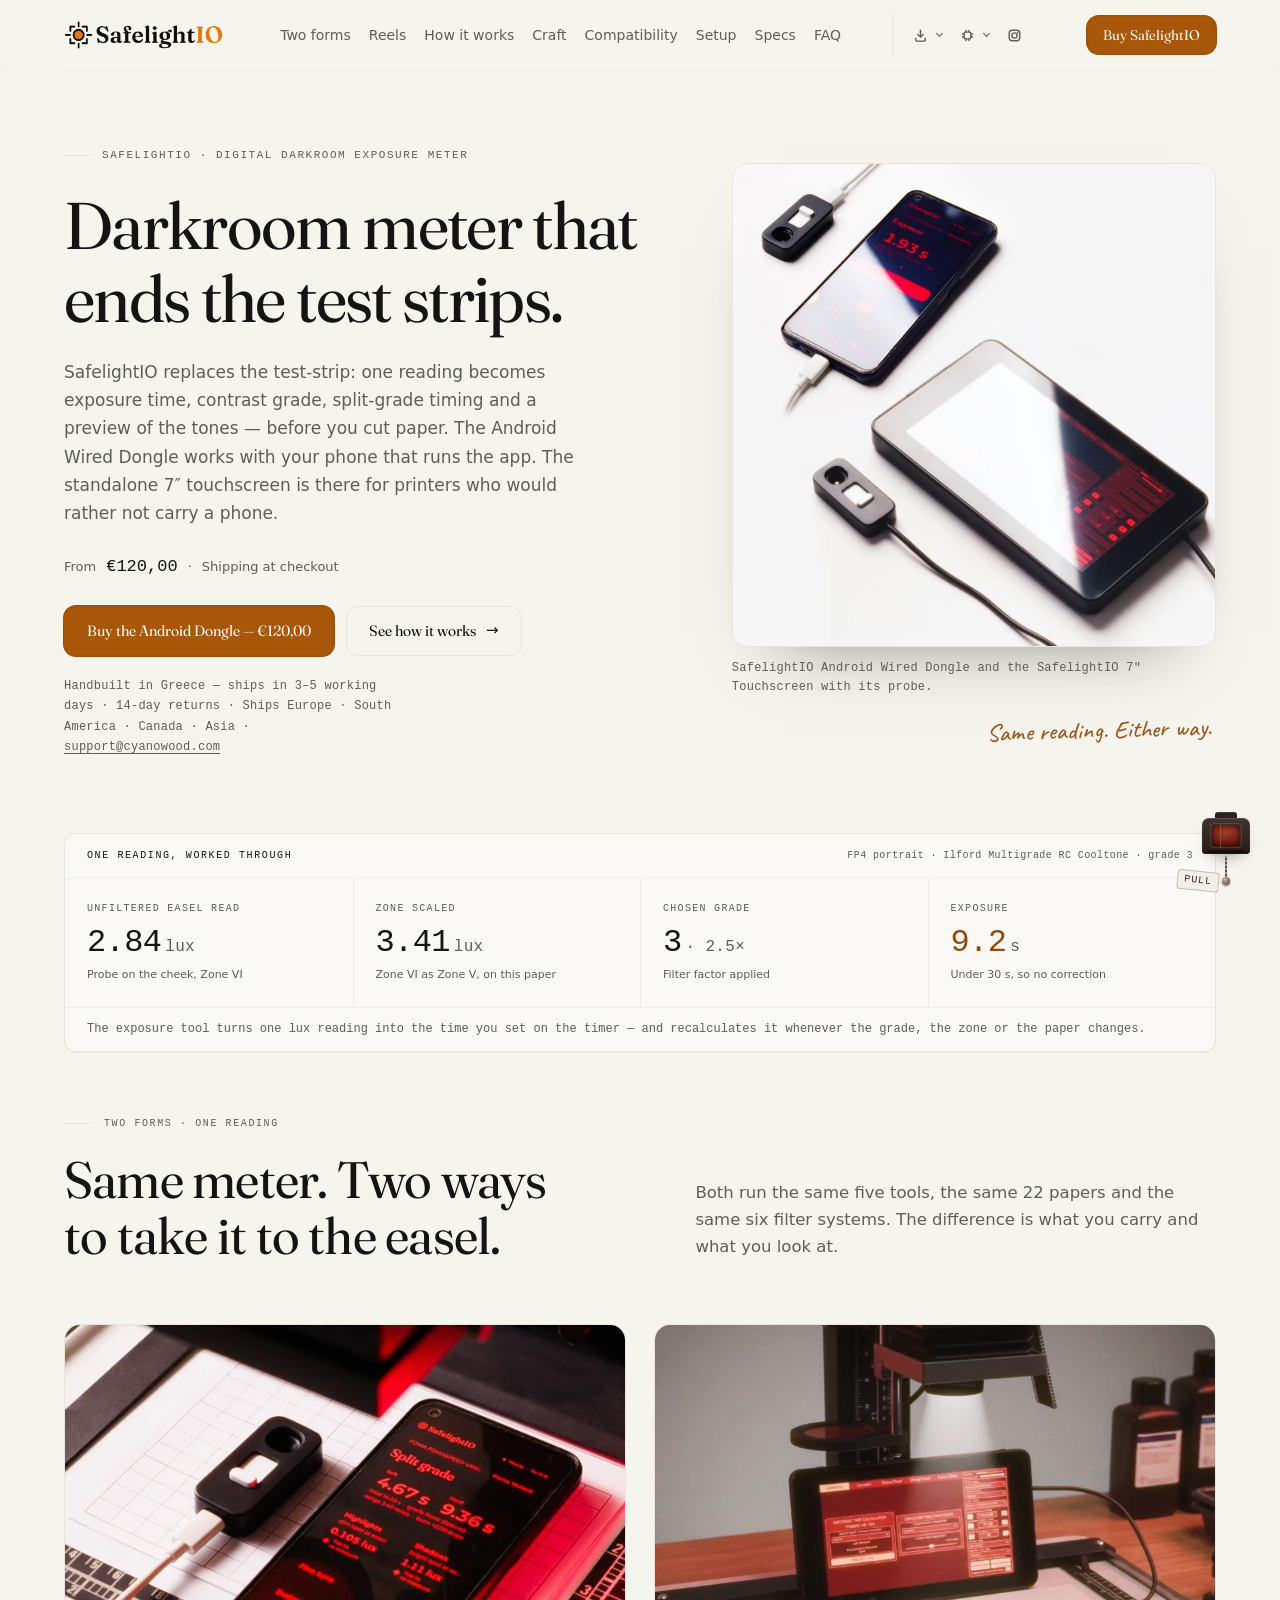
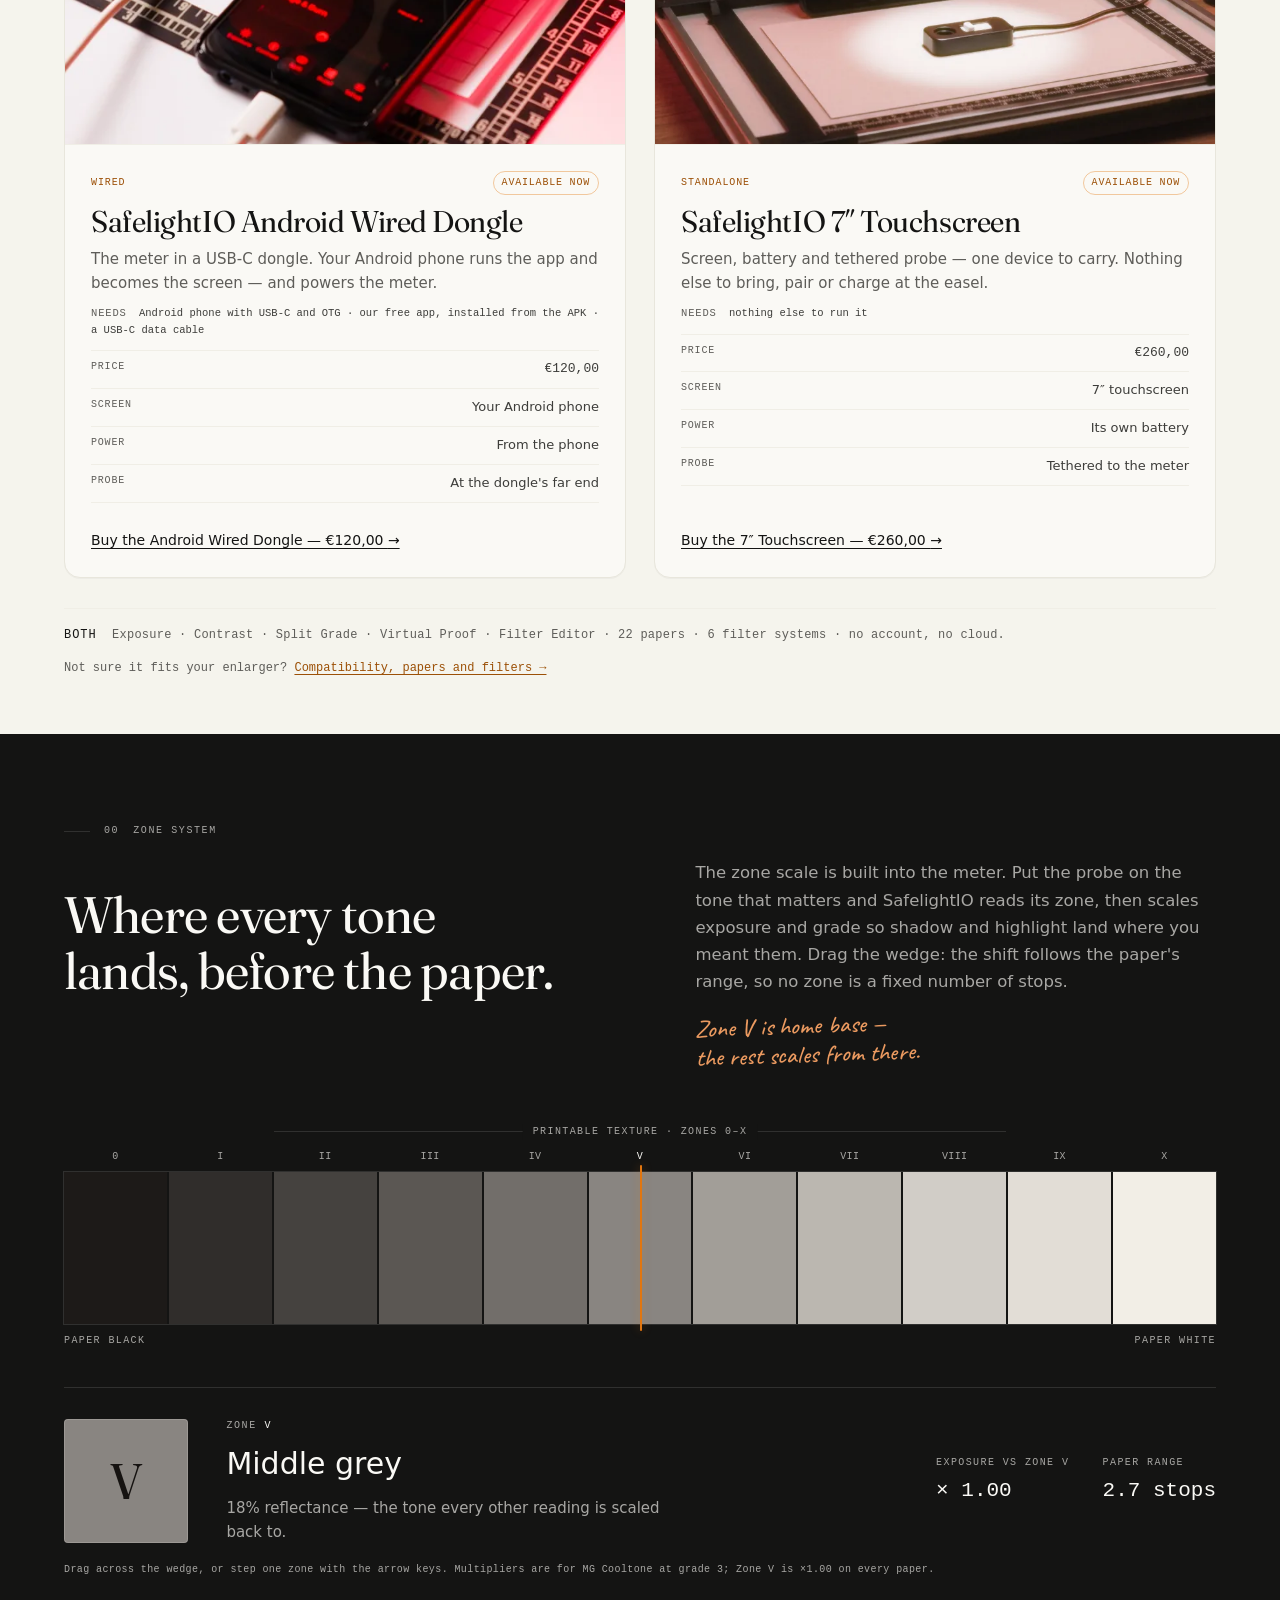
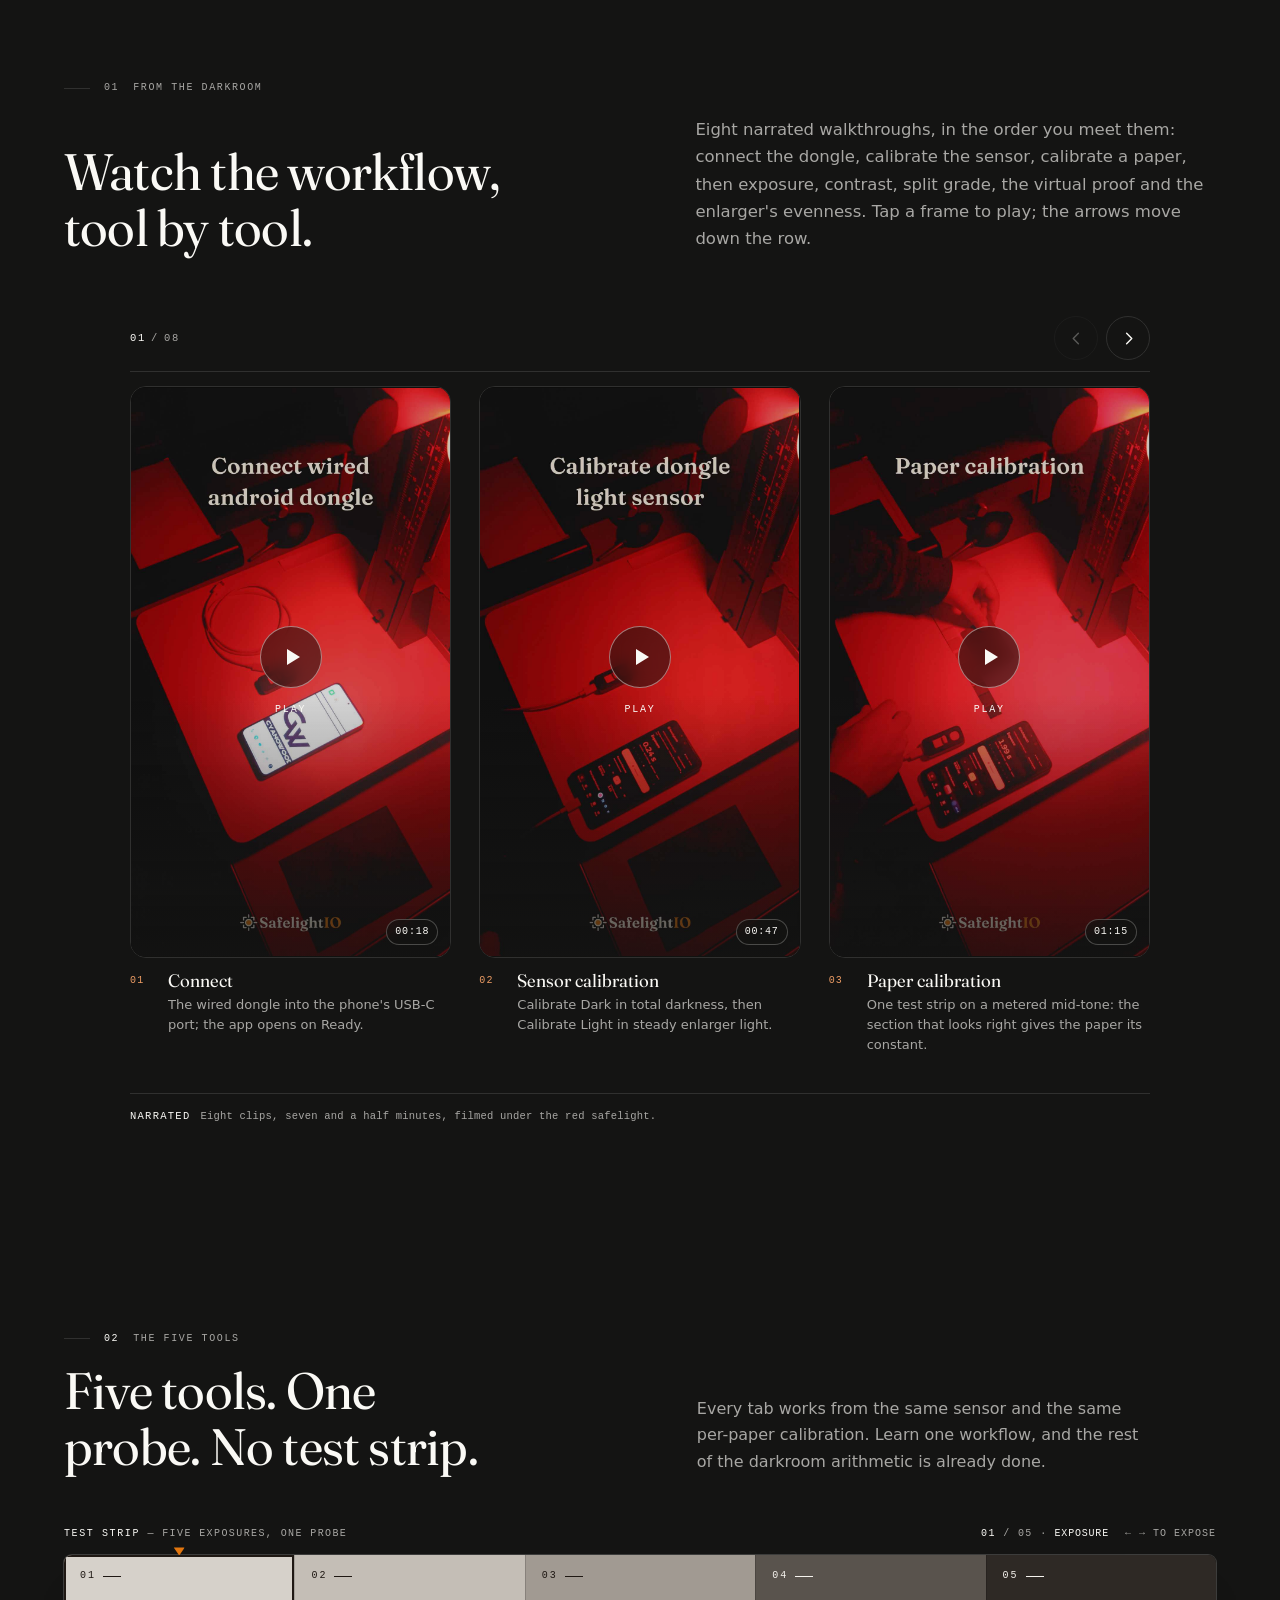
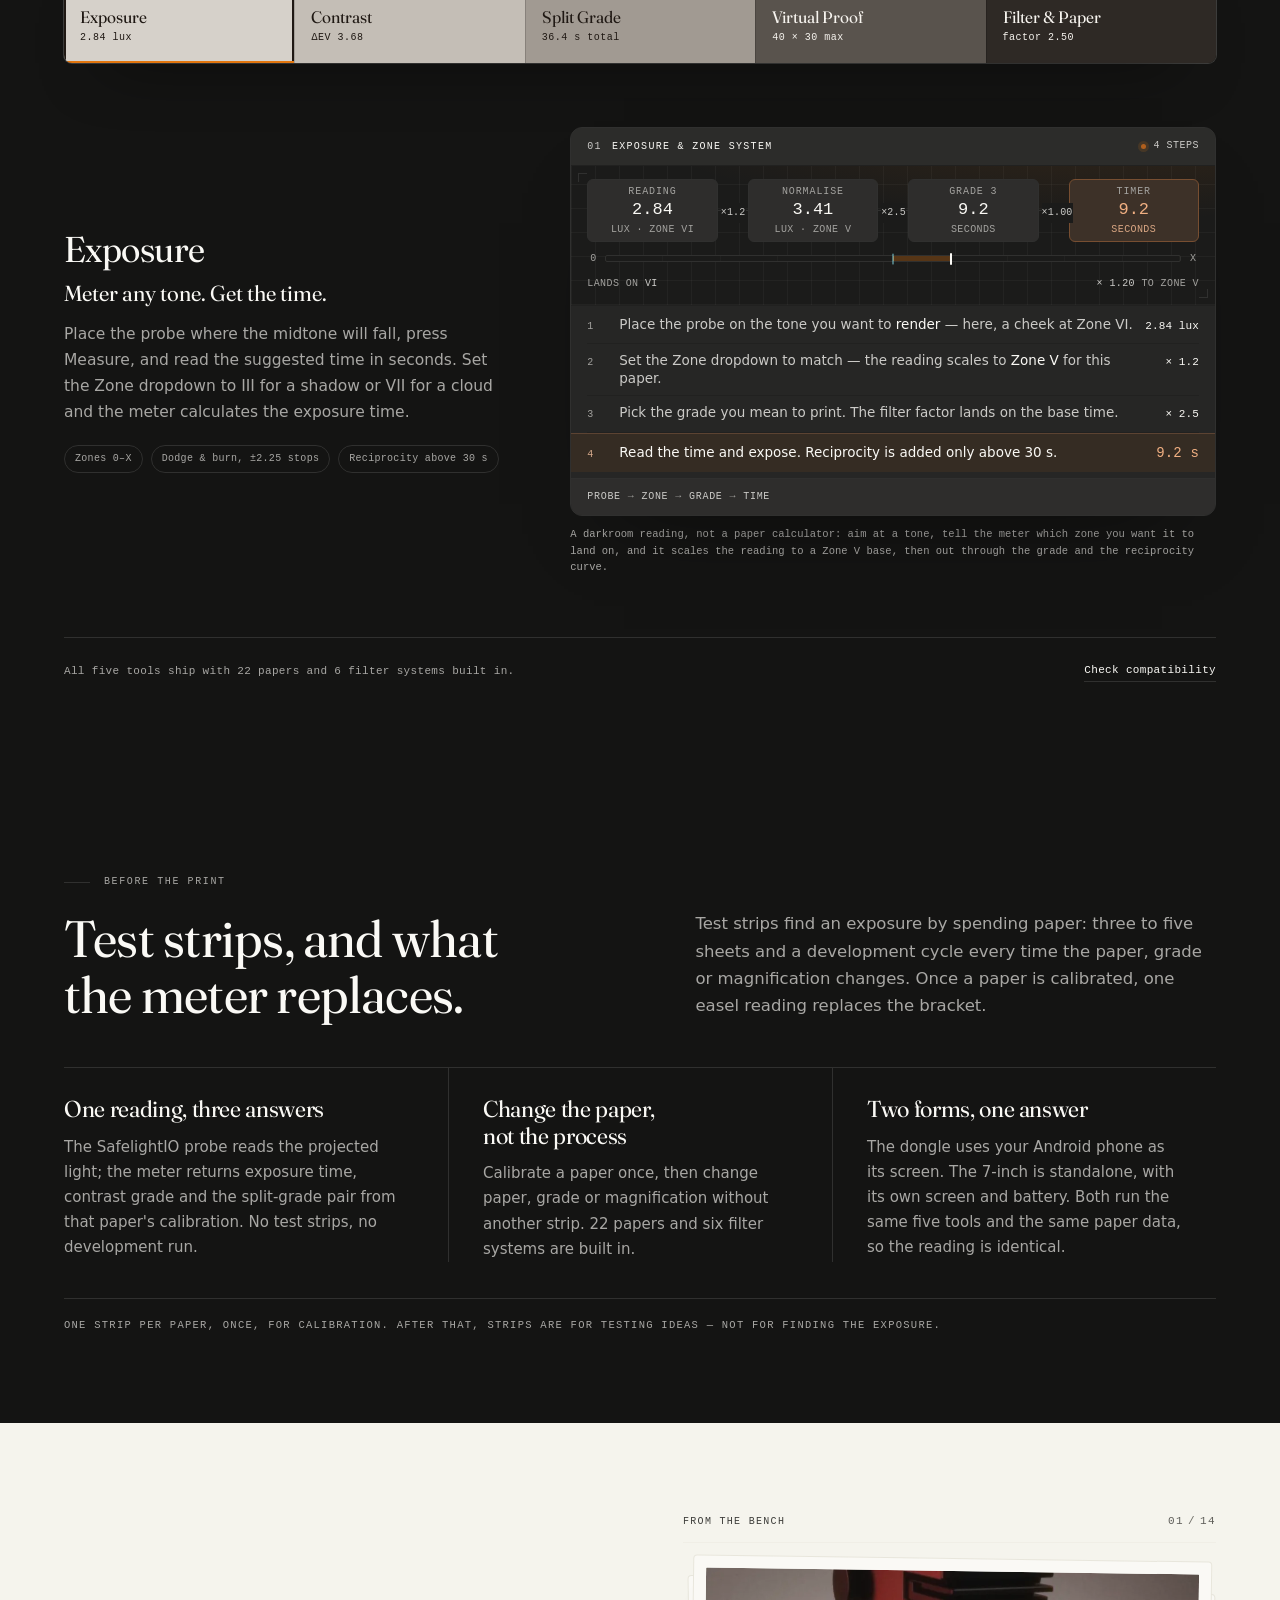
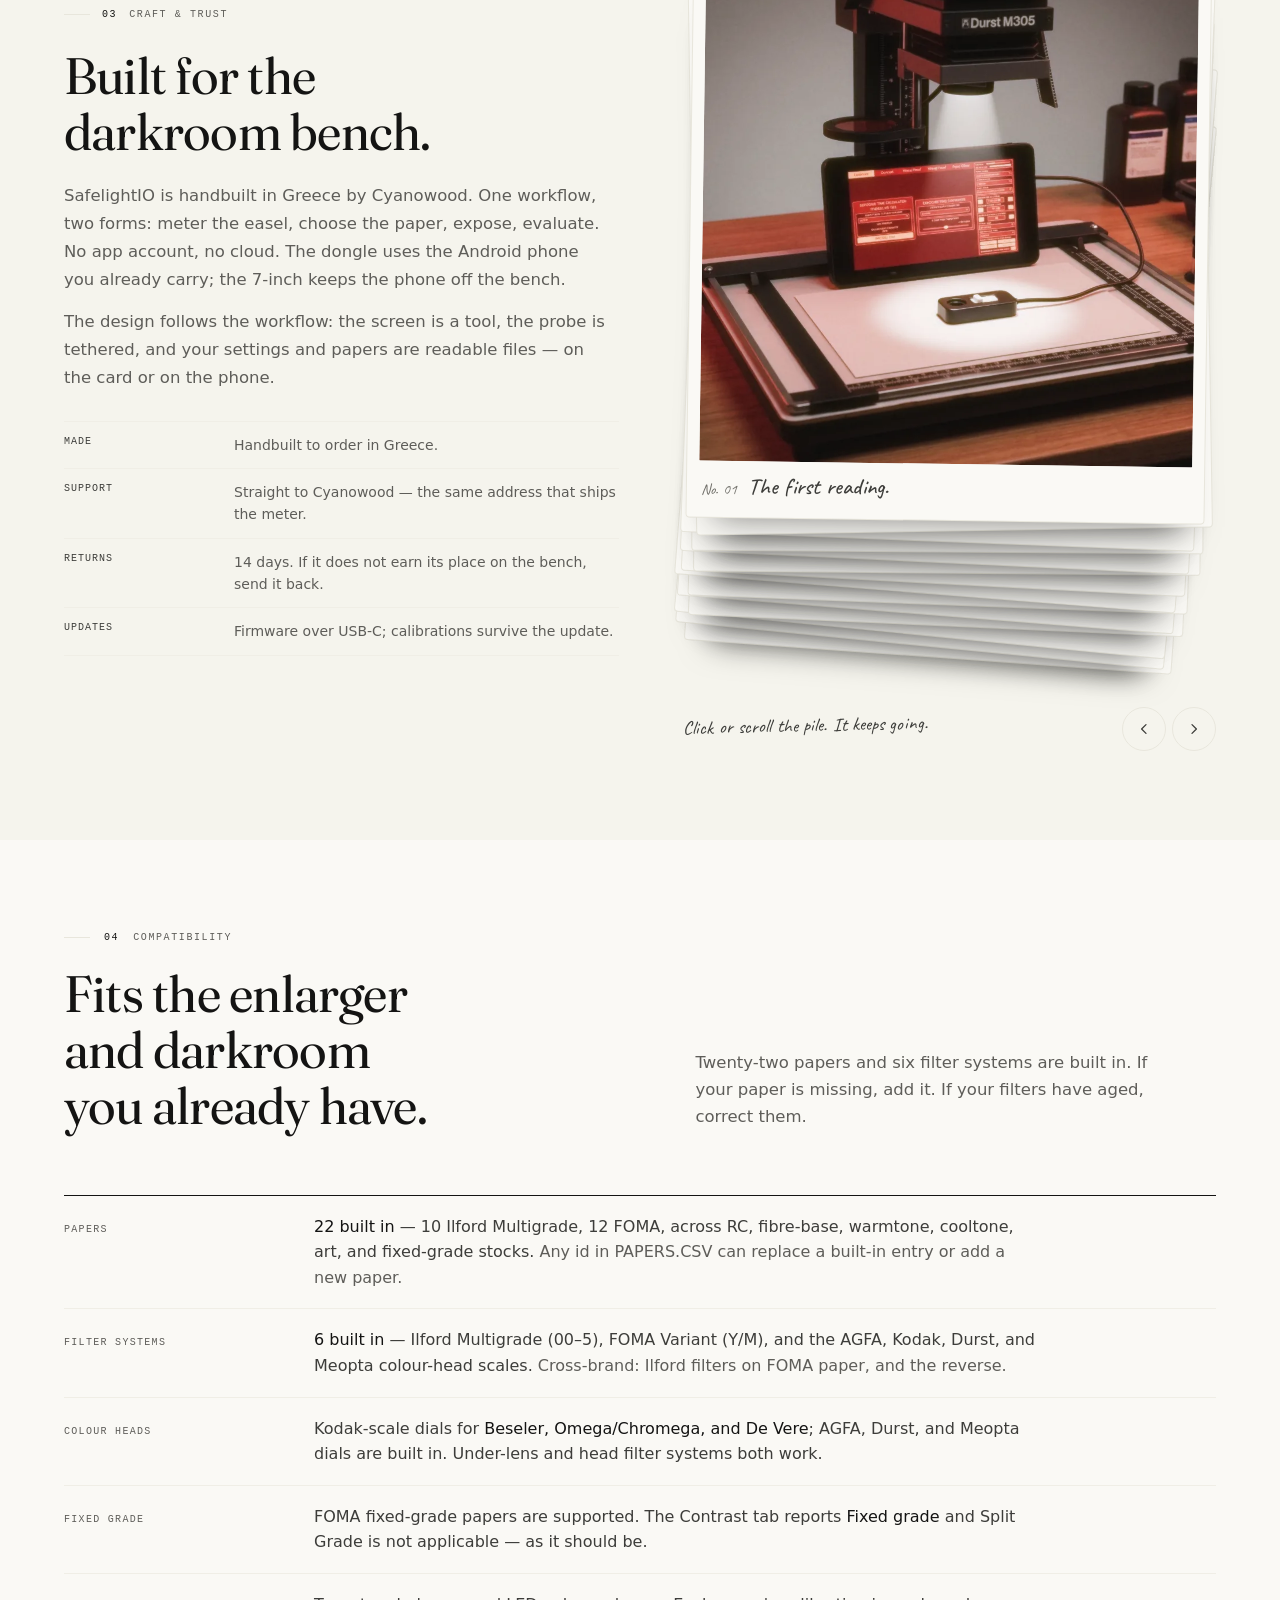
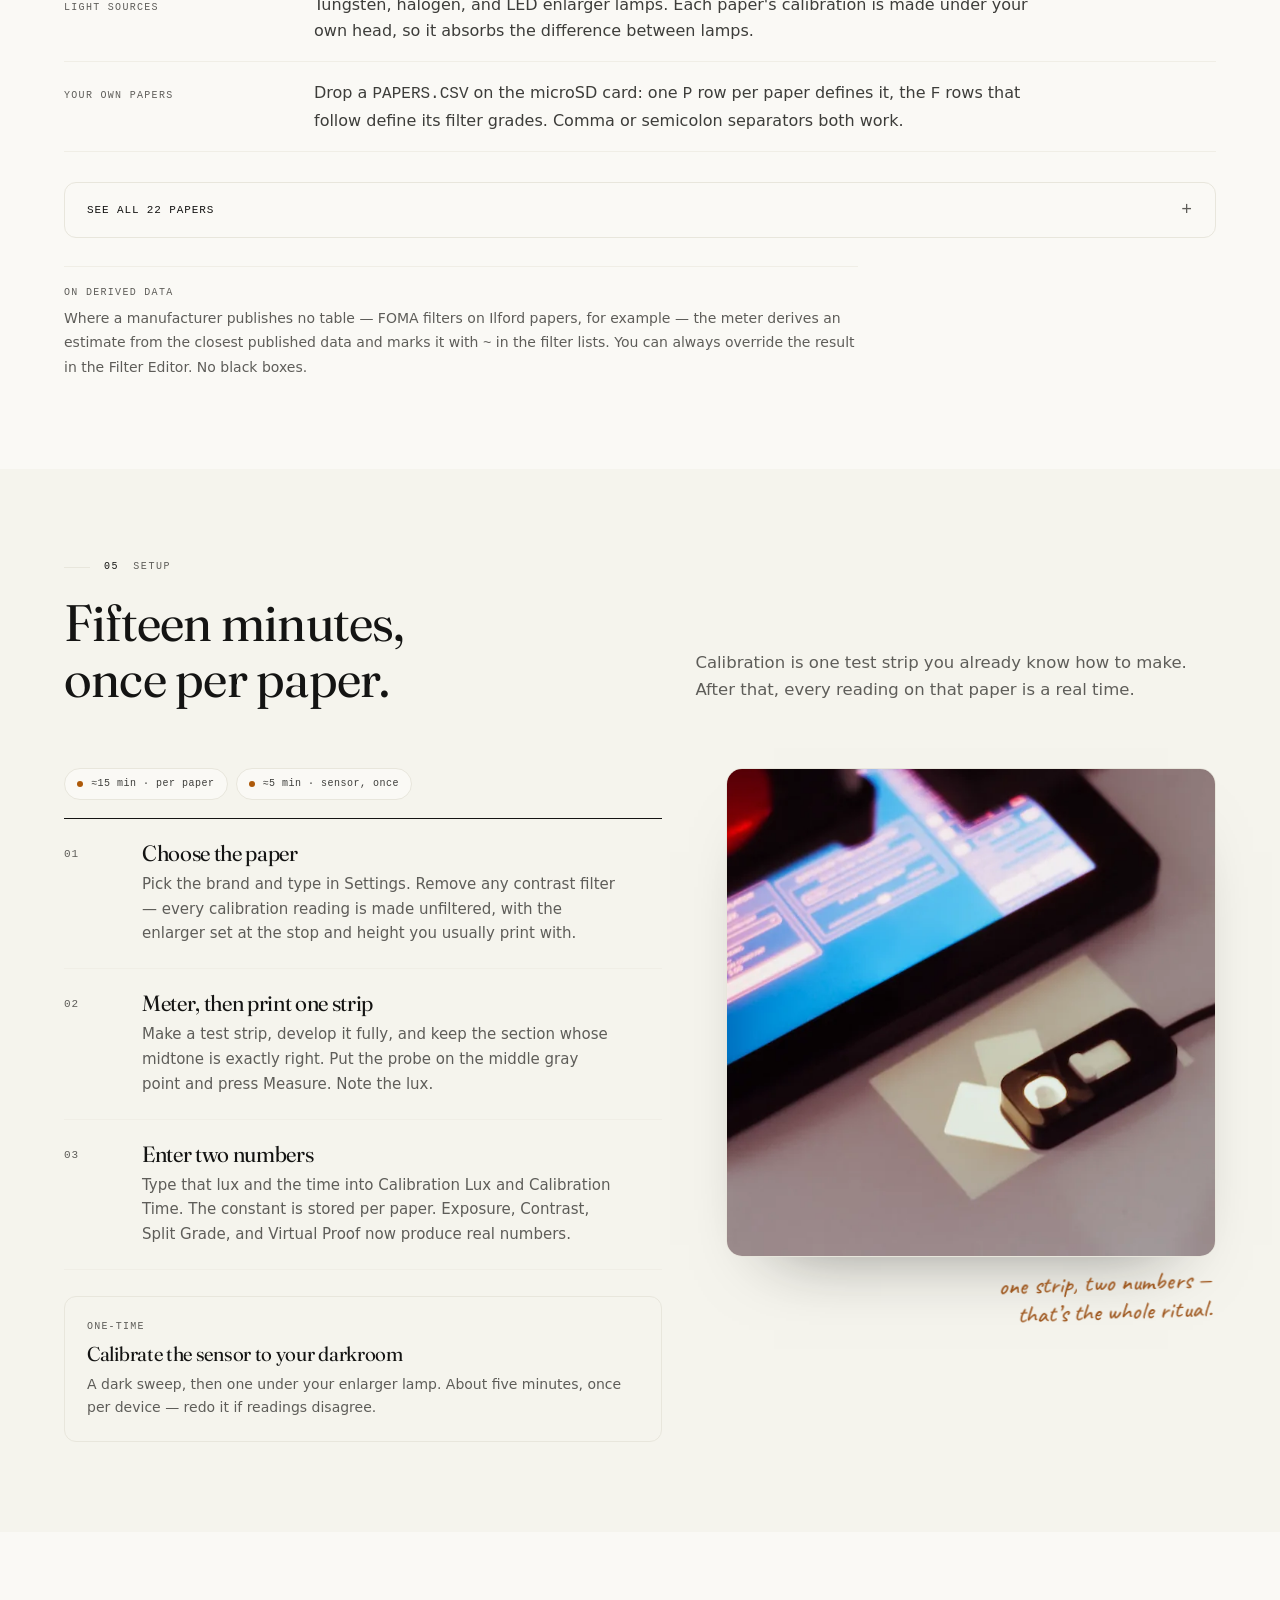
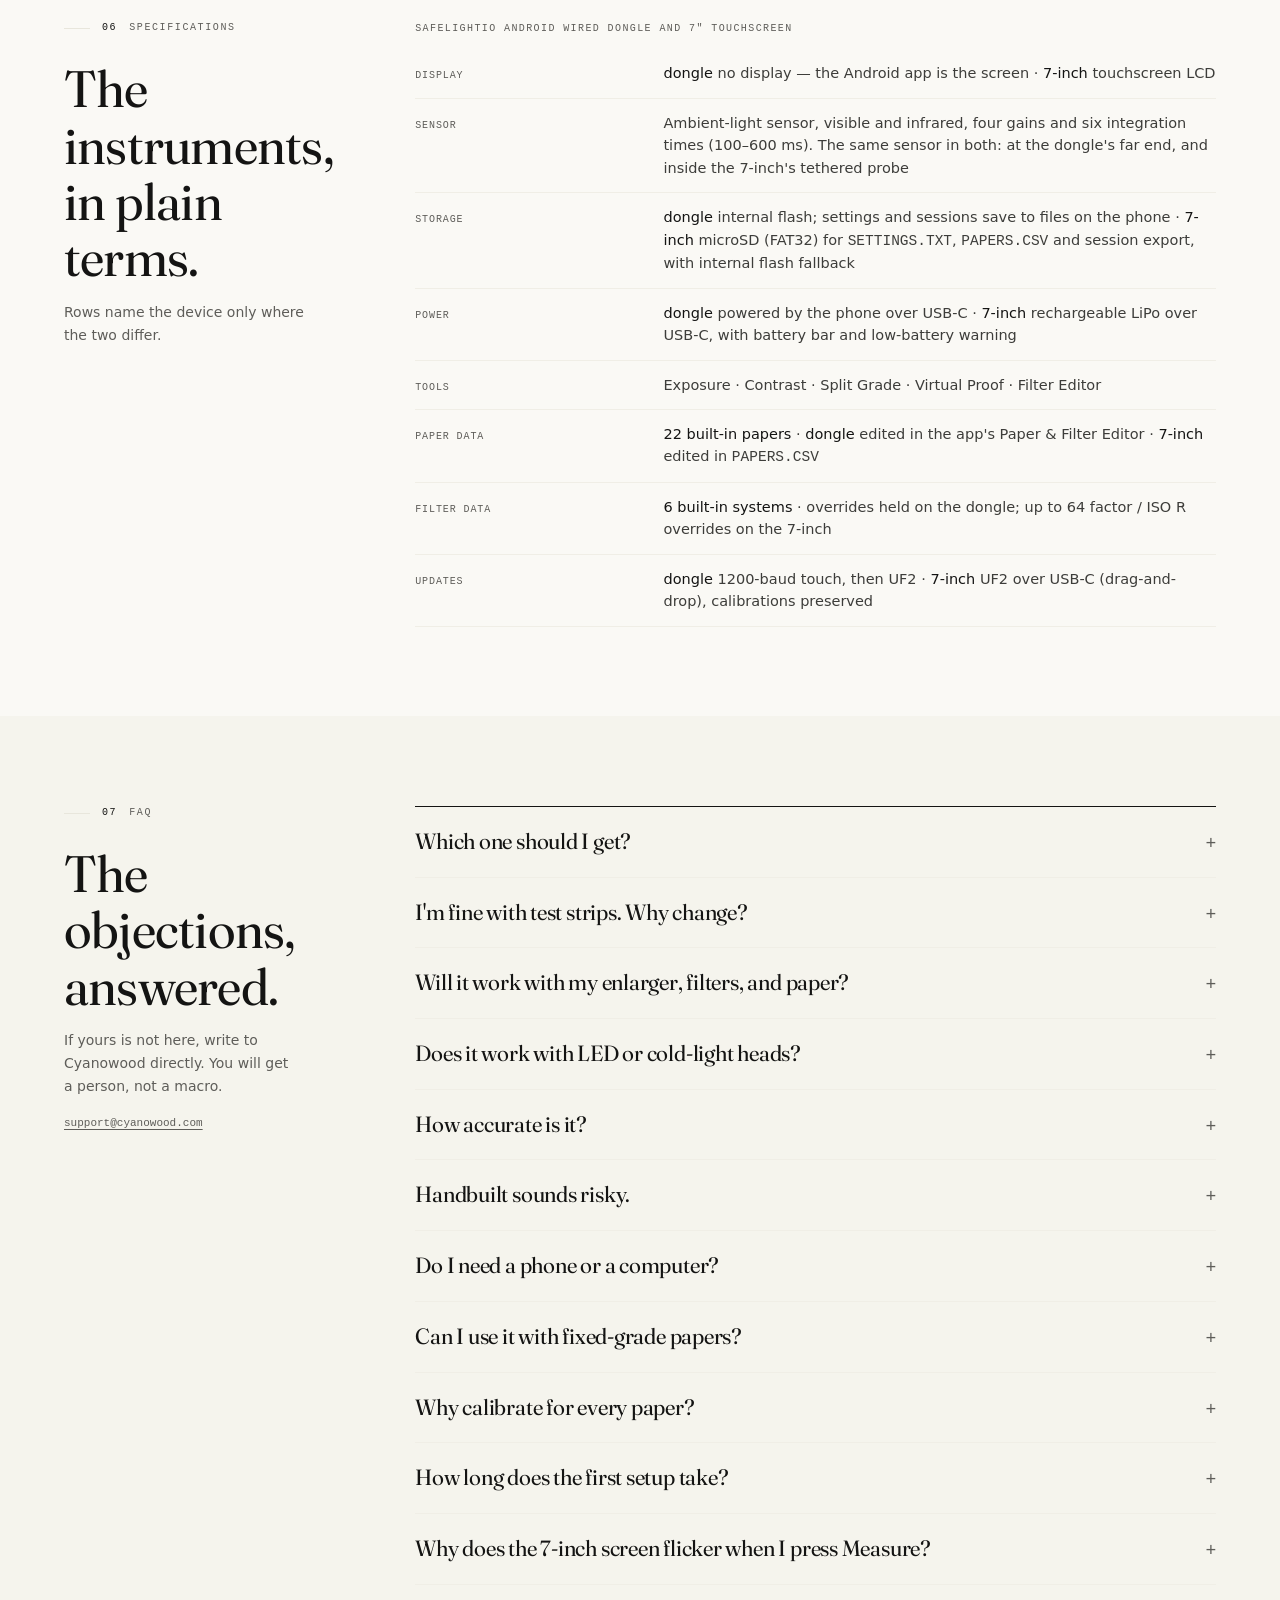
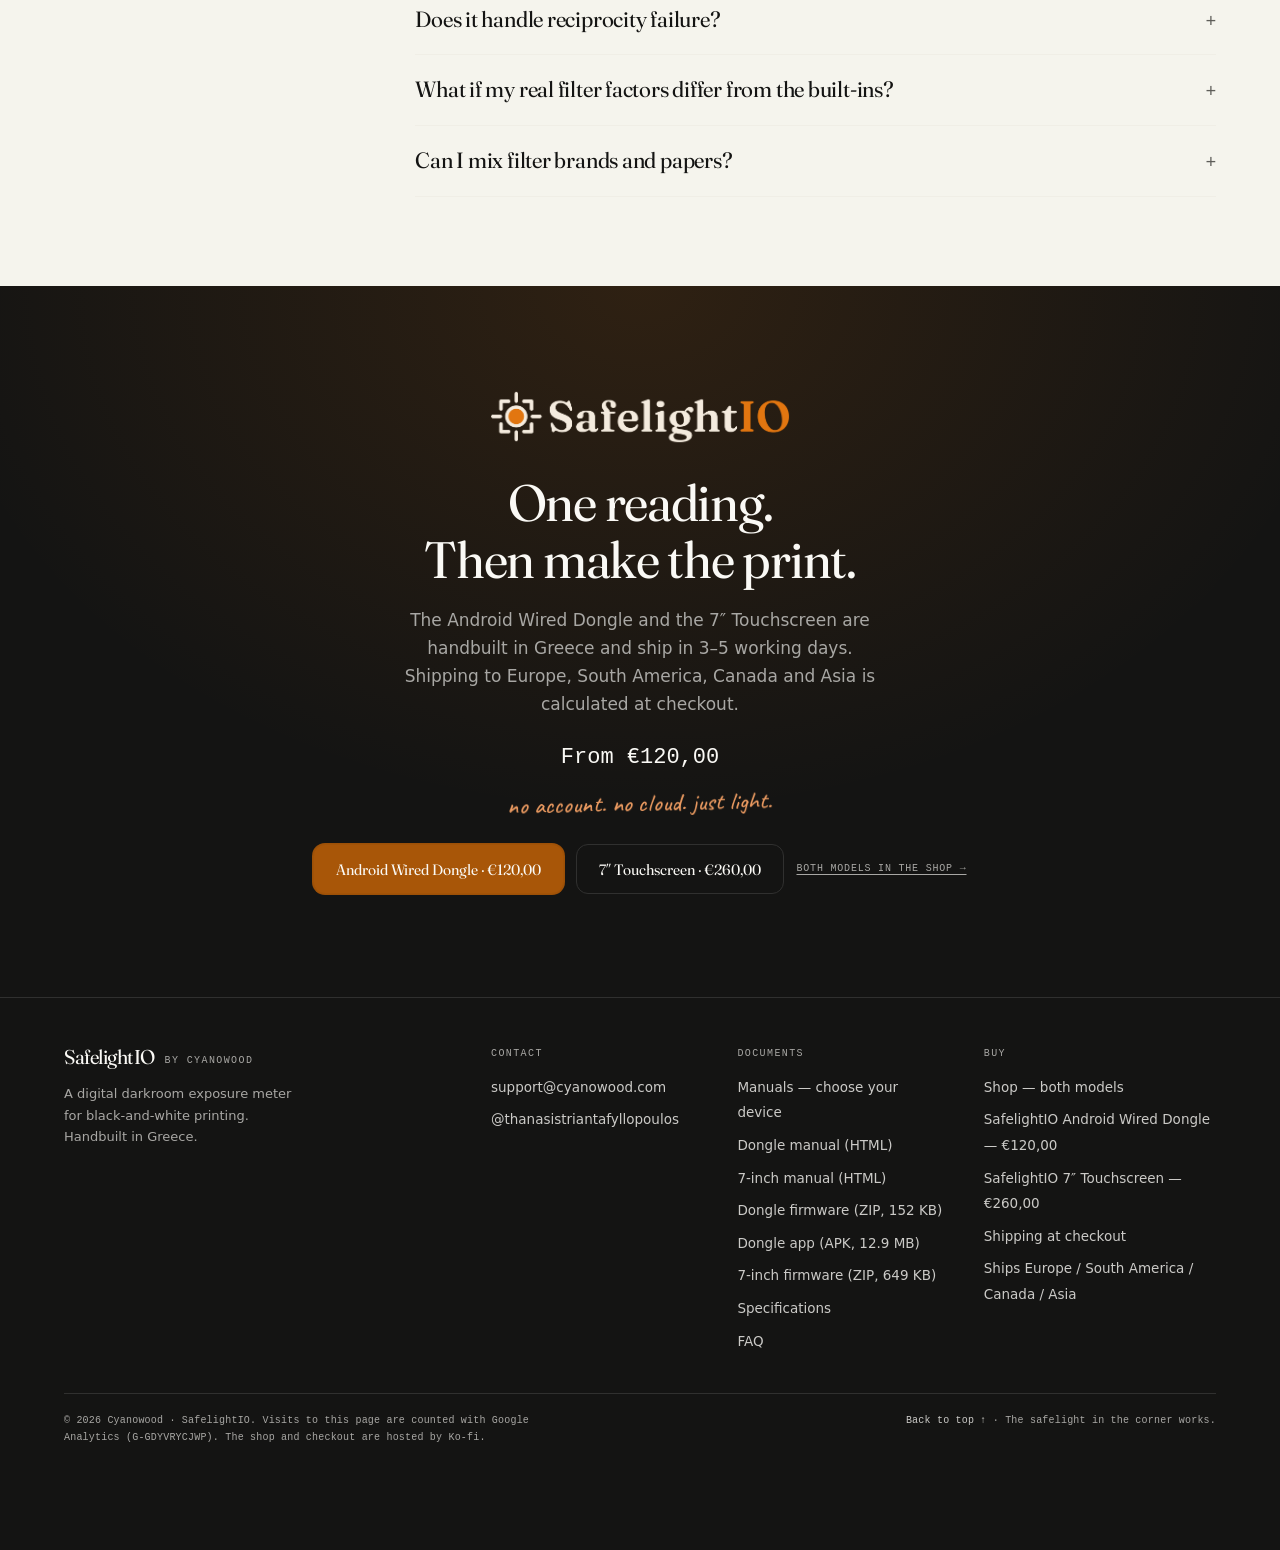
==== commit c31f2d2f: "Tighten the exposure plate: shorter rows, one-line steps Three changes, measured on the plate itself" ====
--- a/index.html
+++ b/index.html
@@ -1803,7 +1803,7 @@
   grid-template-columns: 22px minmax(0, 1fr) auto;
   gap: 10px;
   align-items: baseline;
-  padding: 11px 0;
+  padding: 8px 0;
   border-bottom: 1px solid var(--plate-line-2);
 }
 .flow-step:last-child { border-bottom: 0; }
@@ -1813,7 +1813,7 @@
   letter-spacing: 0.08em;
   color: var(--plate-faint);
 }
-.flow-do { font-size: 13.5px; line-height: 1.45; color: color-mix(in oklab, var(--ink) 82%, var(--plate-base)); }
+.flow-do { font-size: 13.5px; line-height: 1.3; color: color-mix(in oklab, var(--ink) 82%, var(--plate-base)); }
 .flow-do b { font-weight: 500; color: var(--plate-ink); }
 .flow-do code {
   font-family: var(--font-mono);
@@ -4207,7 +4207,7 @@
               </li>
               <li class="flow-step">
                 <span class="flow-n">2</span>
-                <span class="flow-do">Set the Zone dropdown to match. The meter scales the reading to its <b>Zone V</b> equivalent at this paper's range.</span>
+                <span class="flow-do">Set the Zone dropdown to match — the reading scales to <b>Zone V</b> for this paper.</span>
                 <span class="flow-val">× 1.2</span>
               </li>
               <li class="flow-step">
